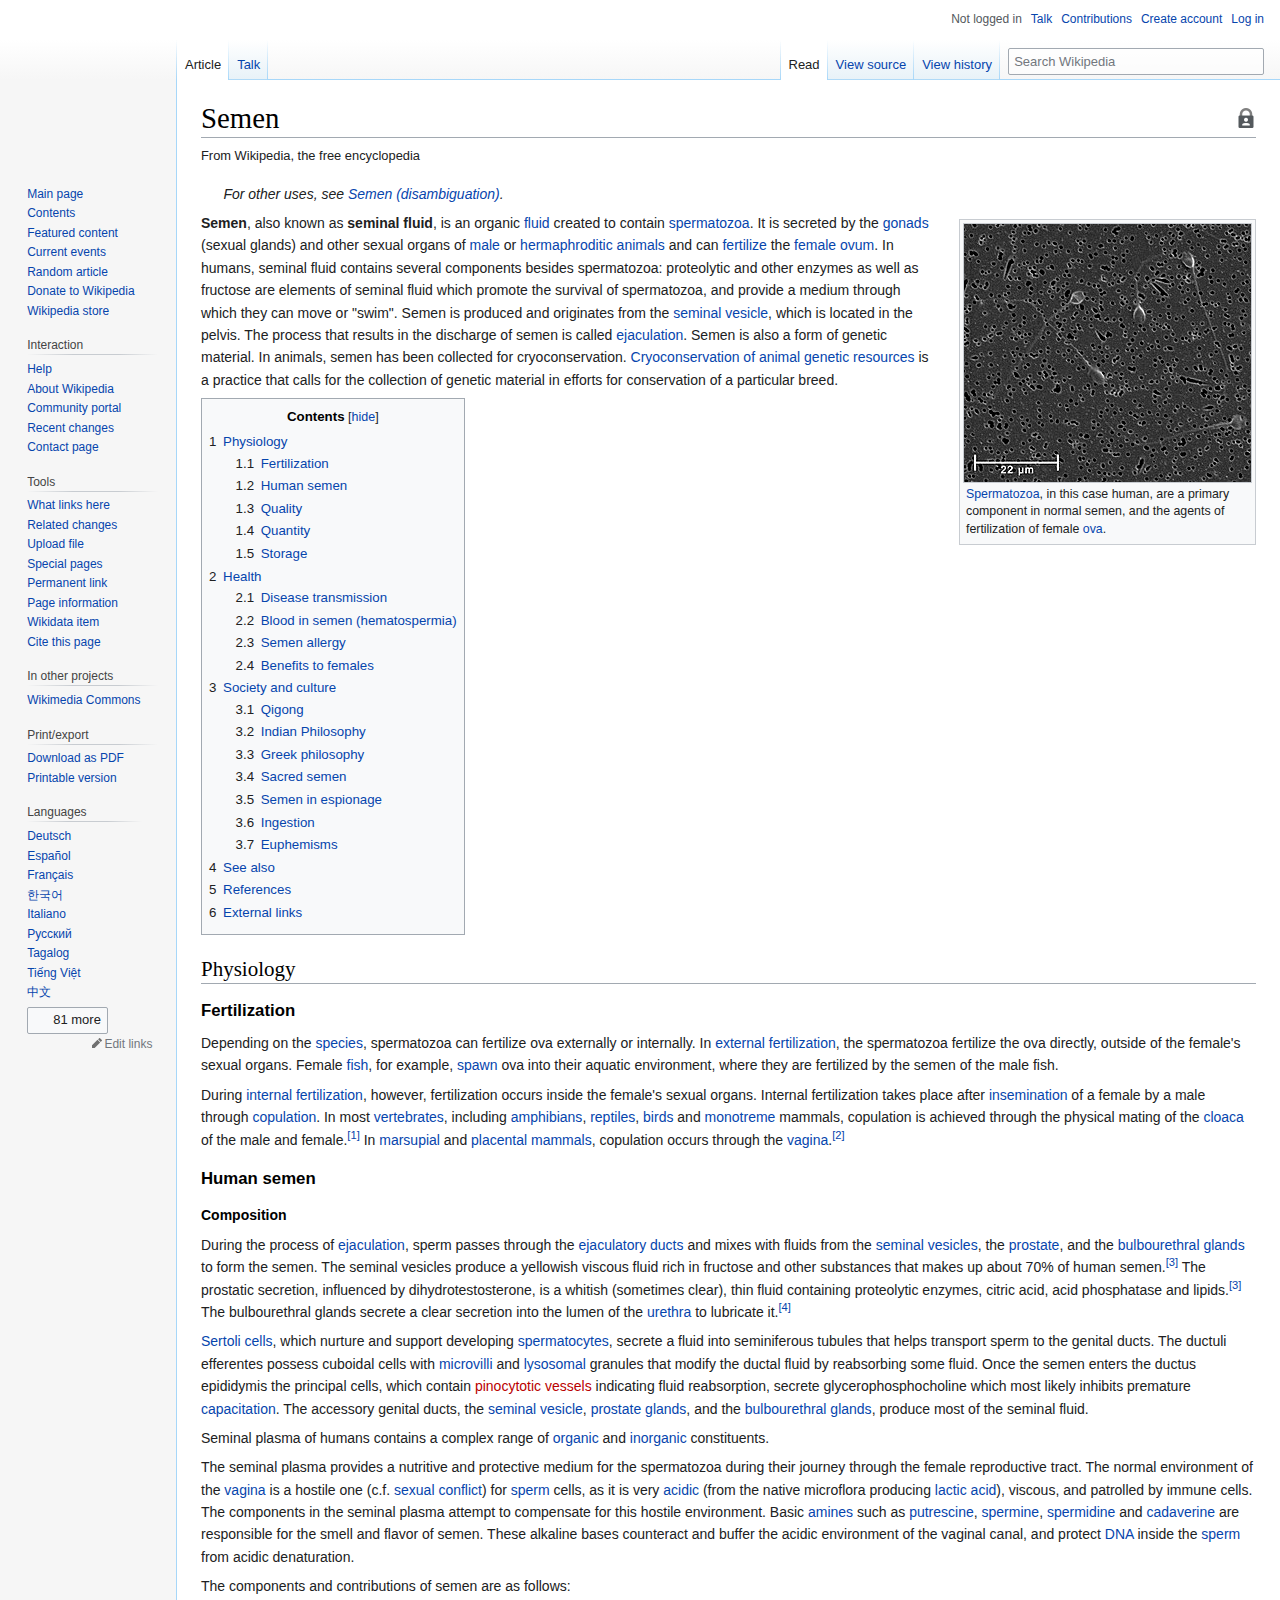
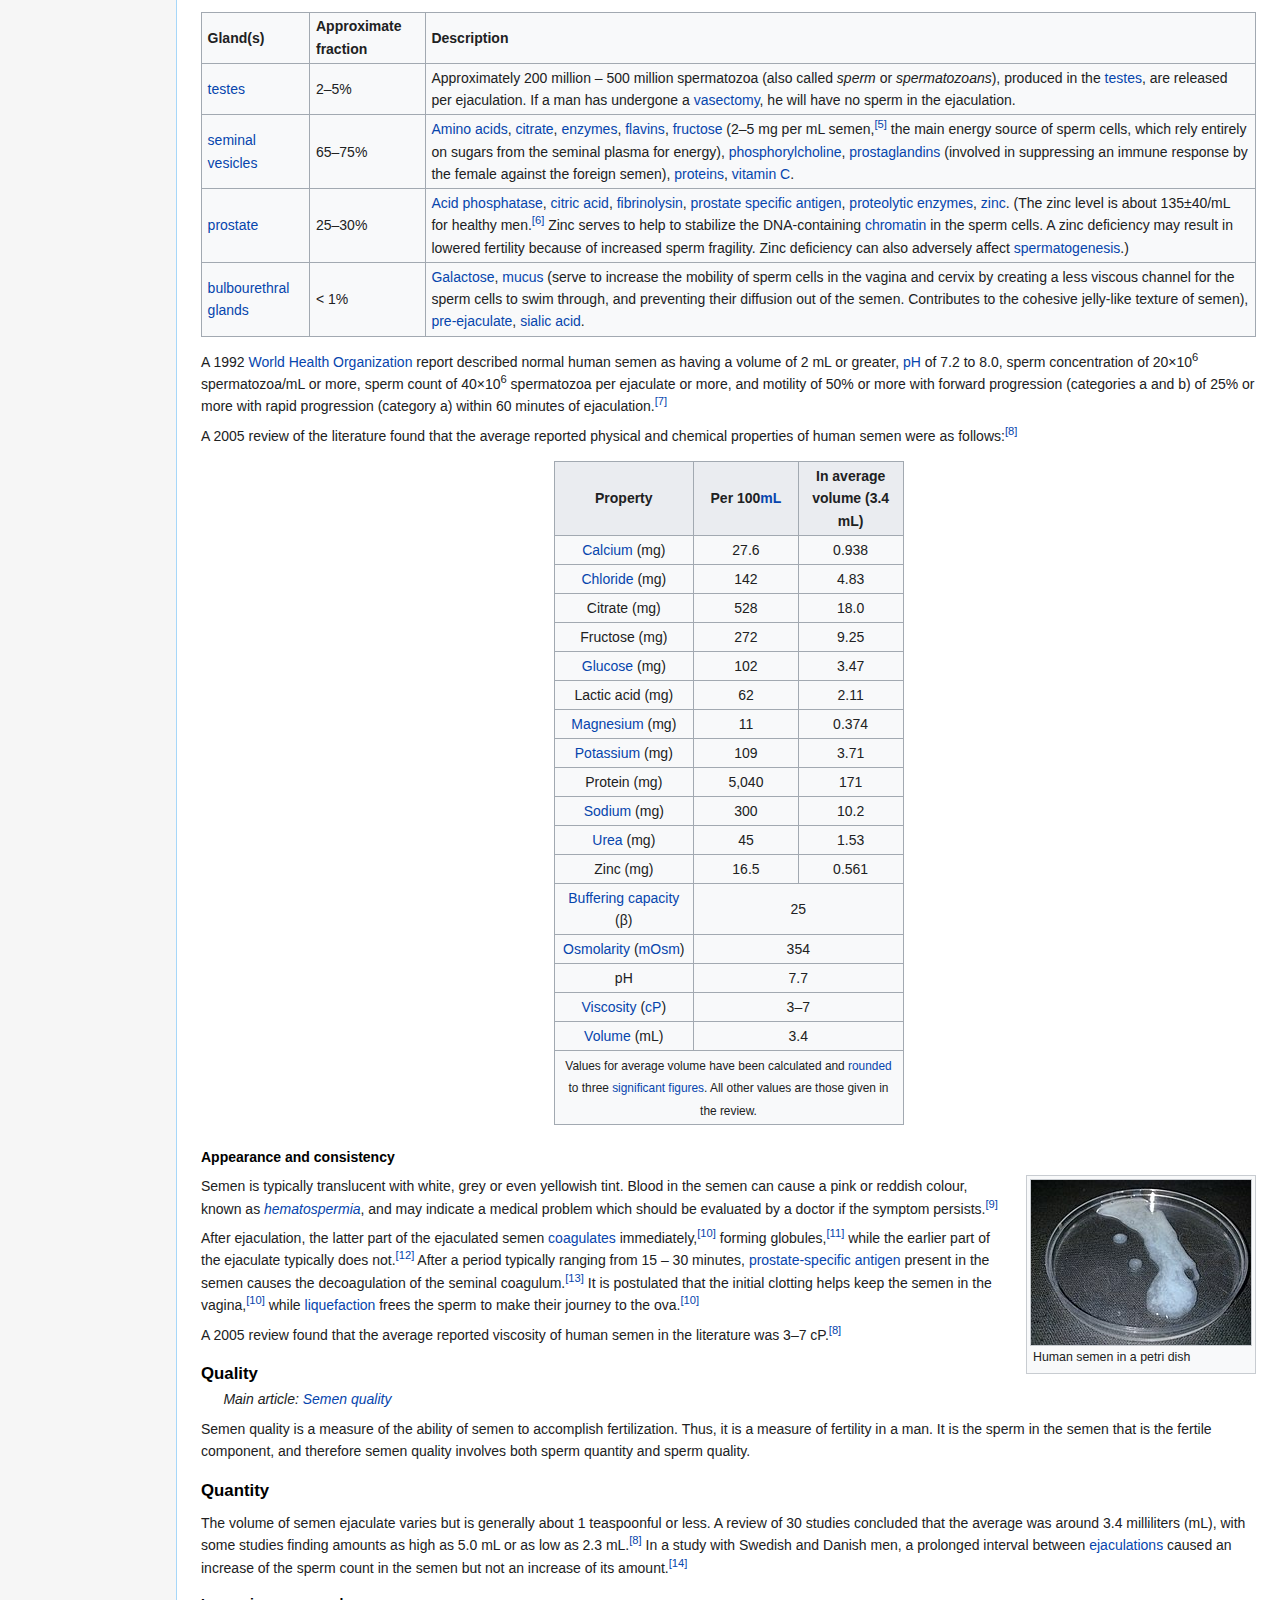
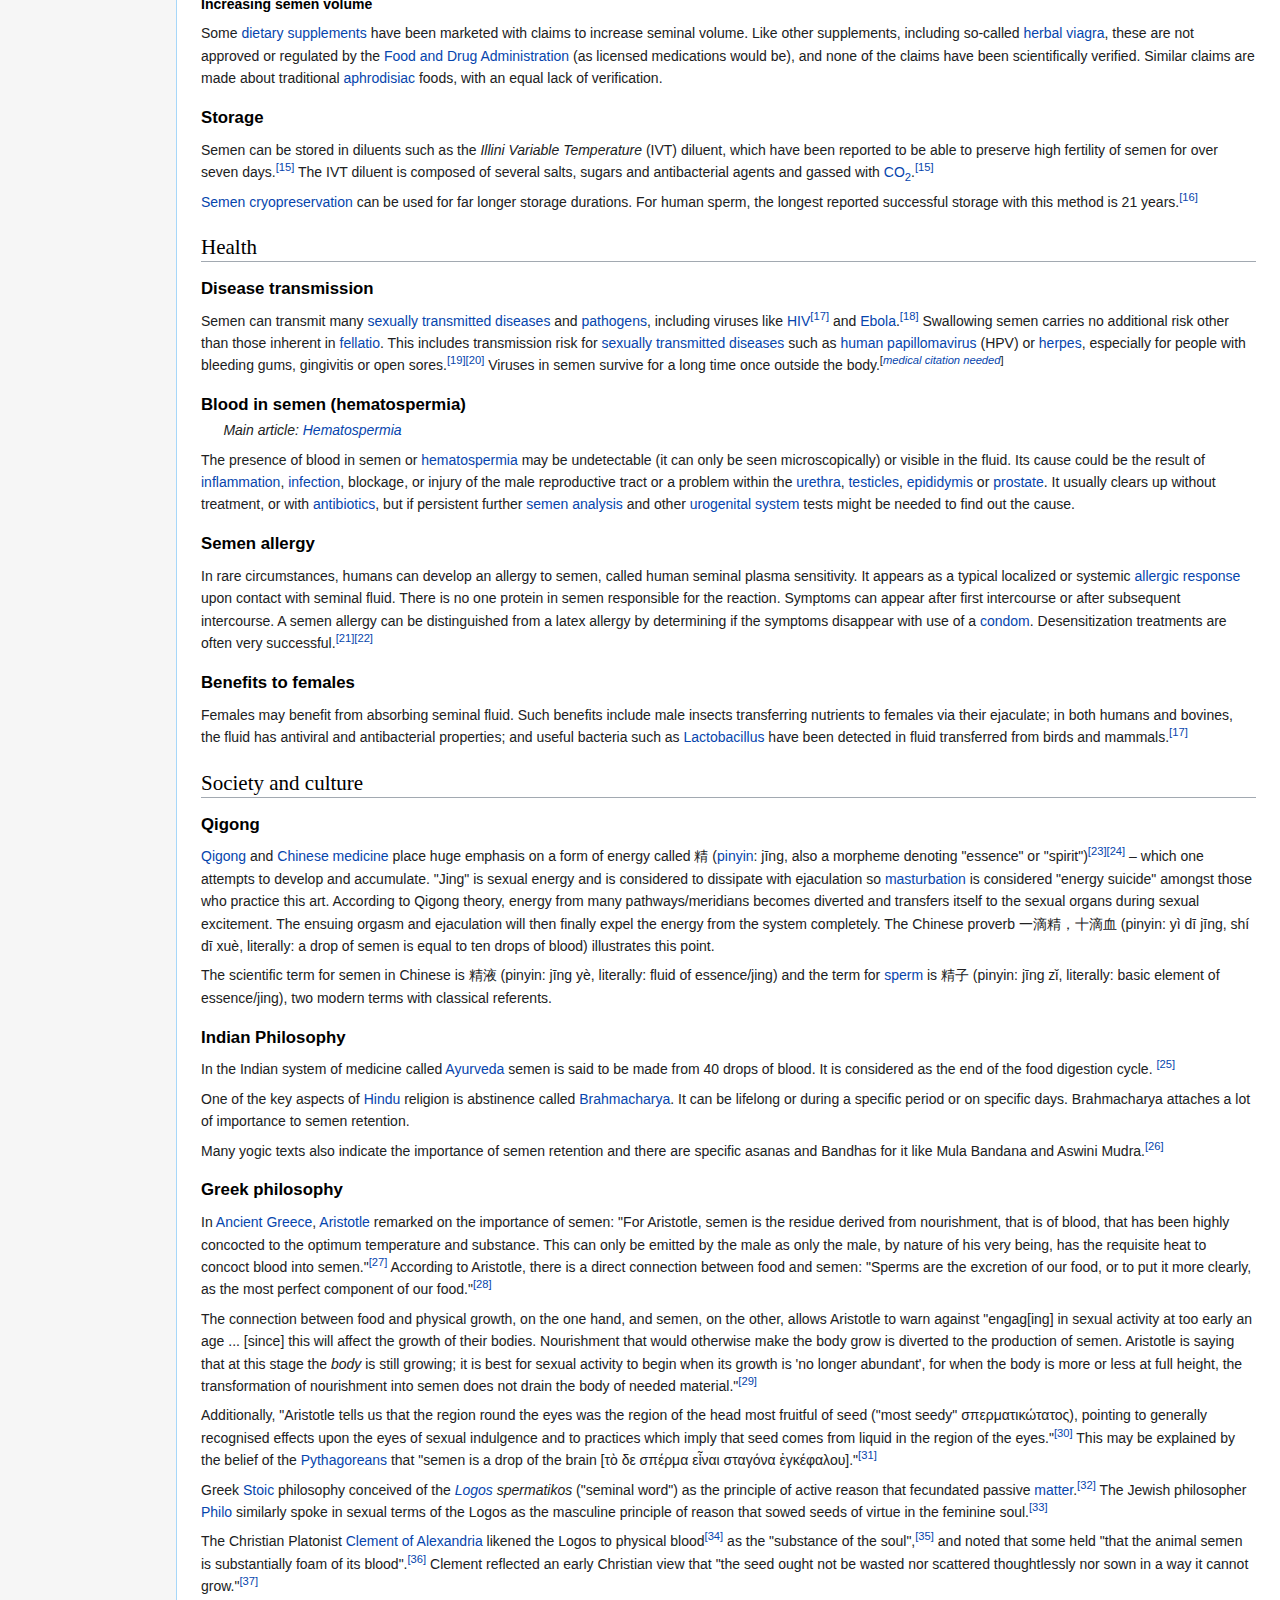
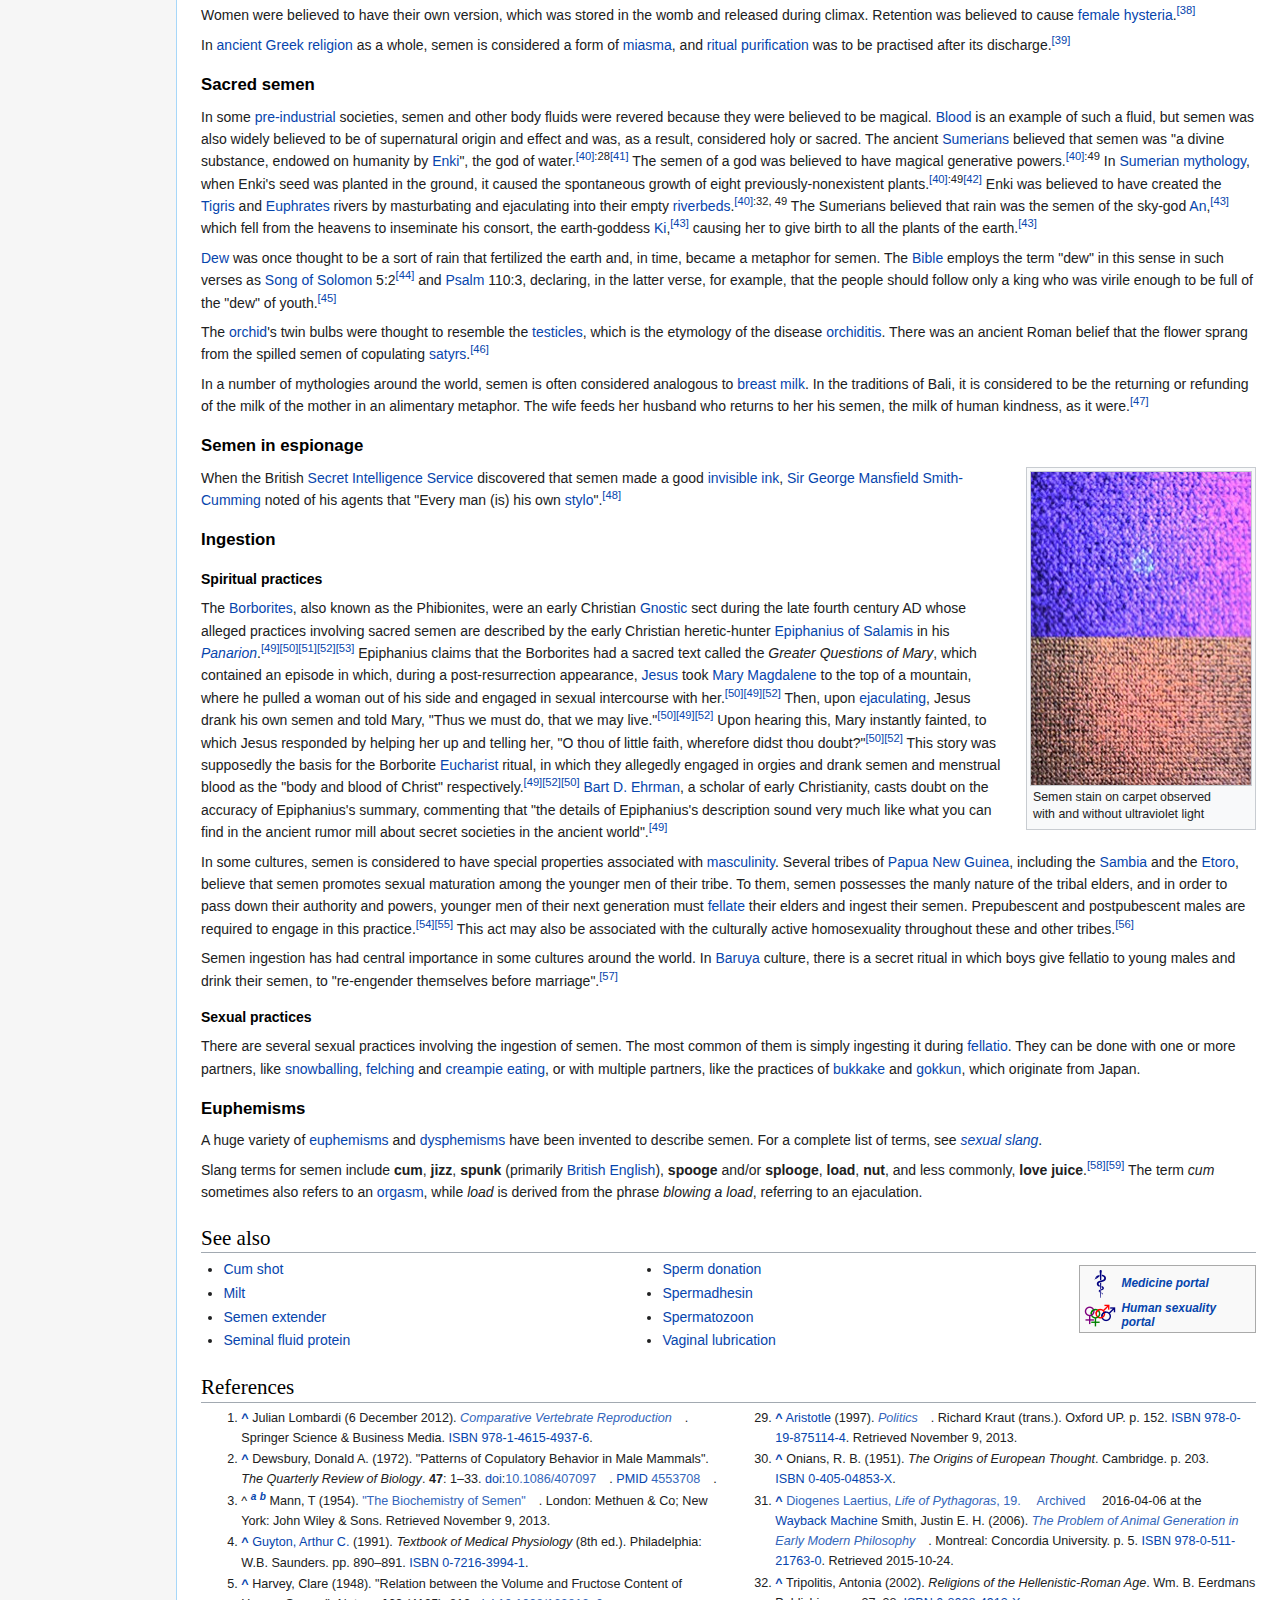
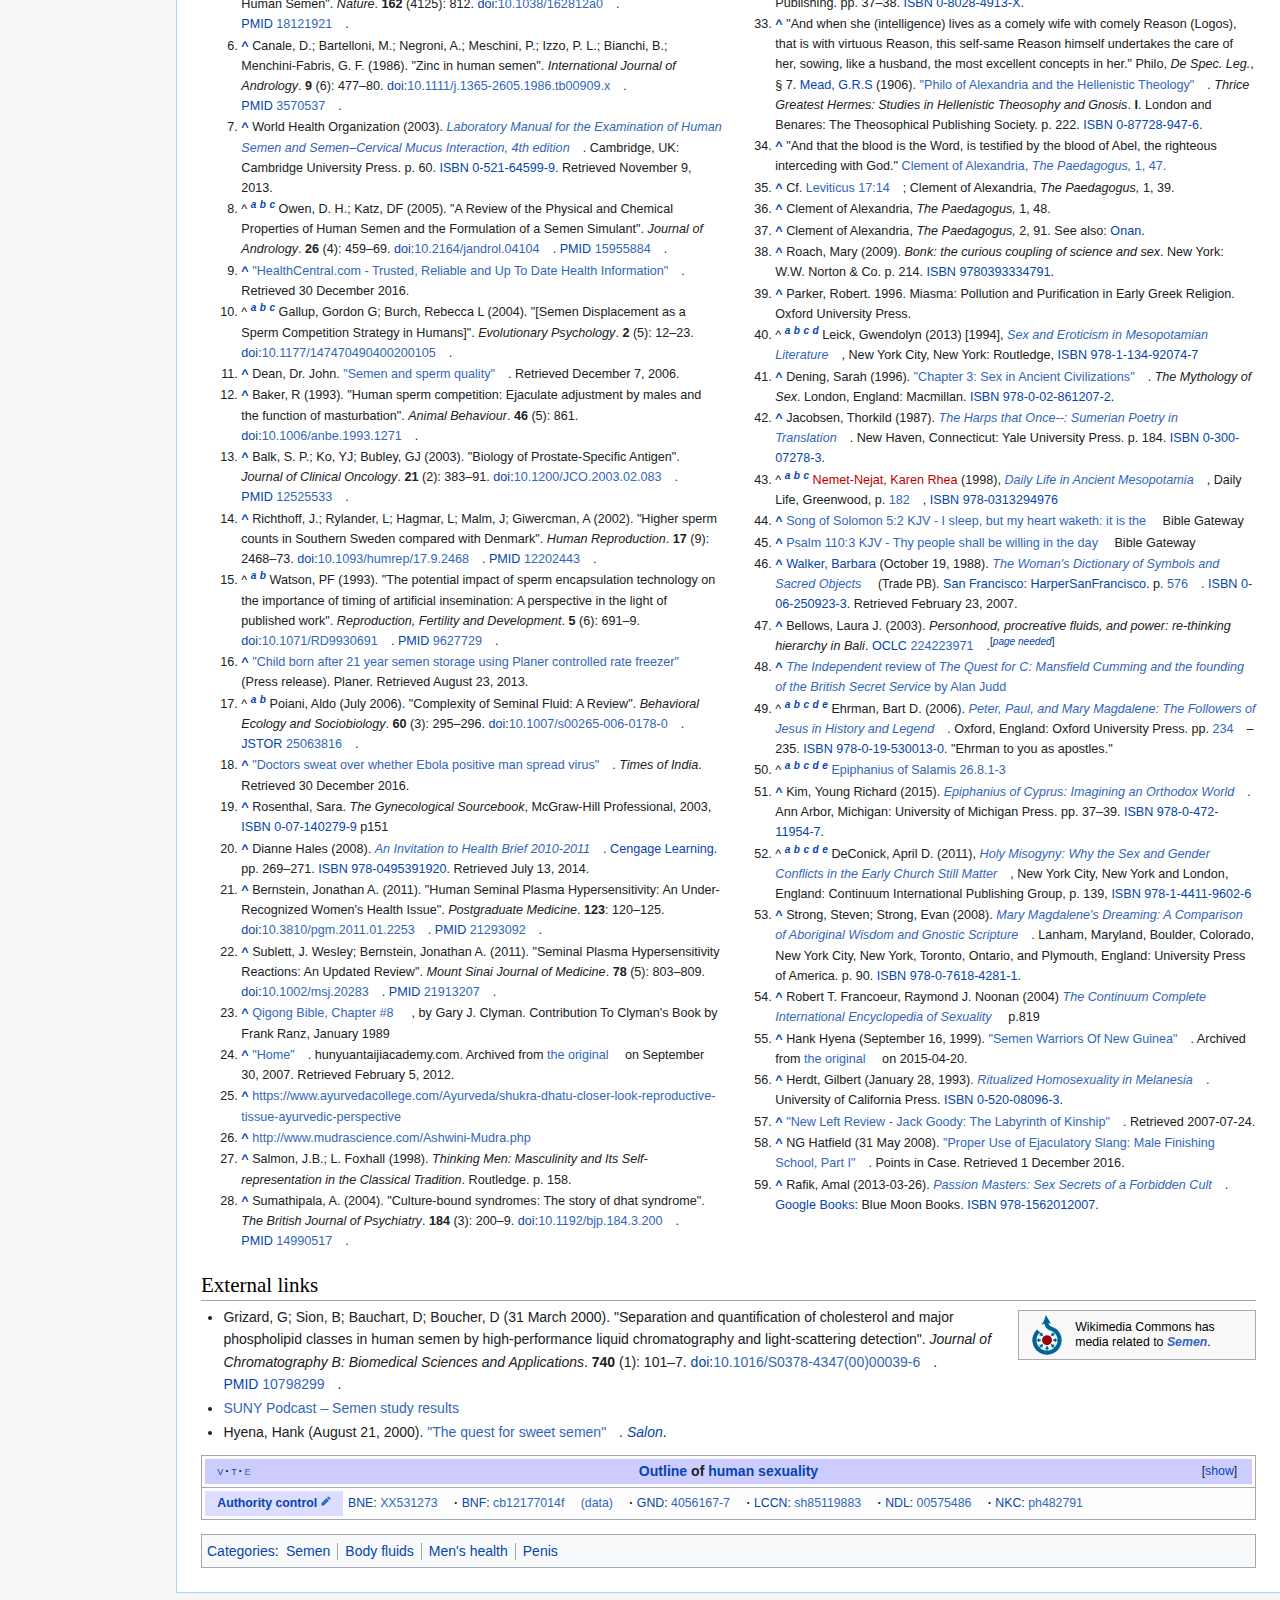
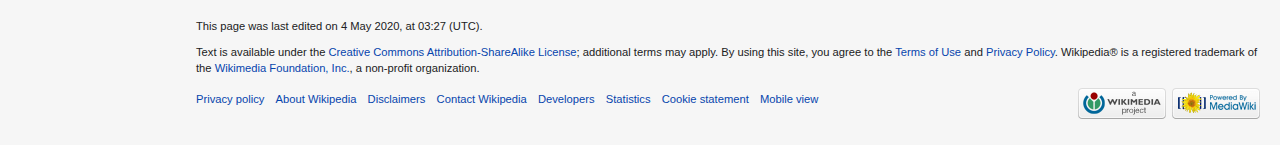
==== Semen.html @ 19986828 "Rename Semen - Wikipedia.html to Semen.html" ====
<!DOCTYPE html>
<html class="client-js ve-not-available" dir="ltr" lang="en"><head>
<meta http-equiv="content-type" content="text/html; charset=UTF-8">
<meta charset="UTF-8">
<title>Semen - Wikipedia</title>
<script>document.documentElement.className="client-js";RLCONF={"wgBreakFrames":!1,"wgSeparatorTransformTable":["",""],"wgDigitTransformTable":["",""],"wgDefaultDateFormat":"dmy","wgMonthNames":["","January","February","March","April","May","June","July","August","September","October","November","December"],"wgRequestId":"XsLl9ApAICwAABrsp7sAAADV","wgCSPNonce":!1,"wgCanonicalNamespace":"","wgCanonicalSpecialPageName":!1,"wgNamespaceNumber":0,"wgPageName":"Semen","wgTitle":"Semen","wgCurRevisionId":954749216,"wgRevisionId":954749216,"wgArticleId":18842168,"wgIsArticle":!0,"wgIsRedirect":!1,"wgAction":"view","wgUserName":null,"wgUserGroups":["*"],"wgCategories":["CS1 errors: missing periodical","Webarchive template wayback links","CS1 maint: ref=harv","Wikipedia articles needing page number citations from August 2013","Articles with short description","Wikipedia indefinitely semi-protected pages","Wikipedia indefinitely move-protected pages","All articles with unsourced statements",
"Articles with unsourced statements from July 2015","Commons category link is on Wikidata","Wikipedia articles with BNE identifiers","Wikipedia articles with BNF identifiers","Wikipedia articles with GND identifiers","Wikipedia articles with LCCN identifiers","Wikipedia articles with NDL identifiers","Wikipedia articles with NKC identifiers","Semen","Body fluids","Men's health","Penis"],"wgPageContentLanguage":"en","wgPageContentModel":"wikitext","wgRelevantPageName":"Semen","wgRelevantArticleId":18842168,"wgIsProbablyEditable":!1,"wgRelevantPageIsProbablyEditable":!1,"wgRestrictionEdit":["autoconfirmed"],"wgRestrictionMove":["sysop"],"wgMediaViewerOnClick":!0,"wgMediaViewerEnabledByDefault":!0,"wgPopupsReferencePreviews":!1,"wgPopupsConflictsWithNavPopupGadget":!1,"wgVisualEditor":{"pageLanguageCode":"en","pageLanguageDir":"ltr","pageVariantFallbacks":"en"},"wgMFDisplayWikibaseDescriptions":{"search":!0,"nearby":!0,"watchlist":!0,"tagline":!1},
"wgWMESchemaEditAttemptStepOversample":!1,"wgULSCurrentAutonym":"English","wgNoticeProject":"wikipedia","wgWikibaseItemId":"Q9715","wgCentralAuthMobileDomain":!1,"wgEditSubmitButtonLabelPublish":!0};RLSTATE={"ext.globalCssJs.user.styles":"ready","site.styles":"ready","noscript":"ready","user.styles":"ready","ext.globalCssJs.user":"ready","user":"ready","user.options":"loading","ext.cite.styles":"ready","jquery.makeCollapsible.styles":"ready","mediawiki.toc.styles":"ready","skins.vector.styles.legacy":"ready","wikibase.client.init":"ready","ext.visualEditor.desktopArticleTarget.noscript":"ready","ext.uls.interlanguage":"ready","ext.wikimediaBadges":"ready"};RLPAGEMODULES=["ext.cite.ux-enhancements","ext.scribunto.logs","site","mediawiki.page.startup","skins.vector.js","mediawiki.page.ready","jquery.makeCollapsible","mediawiki.toc","ext.gadget.ReferenceTooltips","ext.gadget.charinsert","ext.gadget.refToolbar","ext.gadget.extra-toolbar-buttons","ext.gadget.switcher",
"ext.centralauth.centralautologin","mmv.head","mmv.bootstrap.autostart","ext.popups","ext.visualEditor.desktopArticleTarget.init","ext.visualEditor.targetLoader","ext.eventLogging","ext.wikimediaEvents","ext.navigationTiming","ext.uls.compactlinks","ext.uls.interface","ext.cx.eventlogging.campaigns","ext.quicksurveys.init","ext.centralNotice.geoIP","ext.centralNotice.startUp"];</script>
<script>(RLQ=window.RLQ||[]).push(function(){mw.loader.implement("user.options@1hzgi",function($,jQuery,require,module){/*@nomin*/mw.user.tokens.set({"patrolToken":"+\\","watchToken":"+\\","csrfToken":"+\\"});
});});</script>
<link rel="stylesheet" href="Semen%20-%20Wikipedia_files/load.css">
<script async="" src="Semen%20-%20Wikipedia_files/load.php"></script>
<style>
.mw-collapsible-toggle{float:right;-moz-user-select:none;-webkit-user-select:none;-ms-user-select:none;user-select:none}.mw-collapsible-toggle-default:before{content:'['}.mw-collapsible-toggle-default:after{content:']'}.mw-customtoggle,.mw-collapsible-toggle{cursor:pointer} caption .mw-collapsible-toggle,.mw-content-ltr caption .mw-collapsible-toggle,.mw-content-rtl caption .mw-collapsible-toggle,.mw-content-rtl .mw-content-ltr caption .mw-collapsible-toggle,.mw-content-ltr .mw-content-rtl caption .mw-collapsible-toggle{float:none}
.mw-editfont-monospace{font-family:monospace,monospace}.mw-editfont-sans-serif{font-family:sans-serif}.mw-editfont-serif{font-family:serif} .mw-editfont-monospace,.mw-editfont-sans-serif,.mw-editfont-serif{font-size:13px; }.mw-editfont-monospace.oo-ui-textInputWidget,.mw-editfont-sans-serif.oo-ui-textInputWidget,.mw-editfont-serif.oo-ui-textInputWidget{font-size:inherit}.mw-editfont-monospace.oo-ui-textInputWidget > .oo-ui-inputWidget-input,.mw-editfont-sans-serif.oo-ui-textInputWidget > .oo-ui-inputWidget-input,.mw-editfont-serif.oo-ui-textInputWidget > .oo-ui-inputWidget-input{font-size:13px}
.mw-ui-button{background-color:#f8f9fa;color:#202122;display:inline-block;-webkit-box-sizing:border-box;-moz-box-sizing:border-box;box-sizing:border-box;min-width:4em;max-width:28.75em;margin:0;padding:6px 12px;border:1px solid #a2a9b1;border-radius:2px;cursor:pointer;vertical-align:middle;font-family:inherit;font-size:1em;font-weight:bold;line-height:1.28571429em;text-align:center;-webkit-appearance:none}.mw-ui-button:visited{color:#202122}.mw-ui-button:hover{background-color:#ffffff;color:#404244;border-color:#a2a9b1}.mw-ui-button:focus{background-color:#ffffff;color:#202122;border-color:#3366cc;box-shadow:inset 0 0 0 1px #3366cc,inset 0 0 0 2px #ffffff;outline-width:0}.mw-ui-button:focus::-moz-focus-inner{border-color:transparent;padding:0}.mw-ui-button:active,.mw-ui-button.is-on{background-color:#c8ccd1;color:#000000;border-color:#72777d;box-shadow:none}.mw-ui-button:disabled{background-color:#c8ccd1;color:#ffffff;border-color:#c8ccd1;cursor:default}.mw-ui-button:disabled:hover,.mw-ui-button:disabled:active{background-color:#c8ccd1;color:#ffffff;box-shadow:none;border-color:#c8ccd1}.mw-ui-button:not(:disabled){-webkit-transition:background-color 100ms,color 100ms,border-color 100ms,box-shadow 100ms;-moz-transition:background-color 100ms,color 100ms,border-color 100ms,box-shadow 100ms;transition:background-color 100ms,color 100ms,border-color 100ms,box-shadow 100ms}.mw-ui-button.mw-ui-quiet,.mw-ui-button.mw-ui-quiet.mw-ui-progressive,.mw-ui-button.mw-ui-quiet.mw-ui-destructive{background-color:transparent;color:#202122;border-color:transparent}.mw-ui-button.mw-ui-quiet:hover,.mw-ui-button.mw-ui-quiet.mw-ui-progressive:hover,.mw-ui-button.mw-ui-quiet.mw-ui-destructive:hover{background-color:transparent;color:#404244;border-color:transparent;box-shadow:none}.mw-ui-button.mw-ui-quiet:active,.mw-ui-button.mw-ui-quiet.mw-ui-progressive:active,.mw-ui-button.mw-ui-quiet.mw-ui-destructive:active{background-color:transparent;color:#000000;border-color:transparent}.mw-ui-button.mw-ui-quiet:focus,.mw-ui-button.mw-ui-quiet.mw-ui-progressive:focus,.mw-ui-button.mw-ui-quiet.mw-ui-destructive:focus{background-color:transparent;color:#202122;border-color:transparent;box-shadow:none}.mw-ui-button.mw-ui-quiet:disabled,.mw-ui-button.mw-ui-quiet.mw-ui-progressive:disabled,.mw-ui-button.mw-ui-quiet.mw-ui-destructive:disabled,.mw-ui-button.mw-ui-quiet:disabled:hover,.mw-ui-button.mw-ui-quiet.mw-ui-progressive:disabled:hover,.mw-ui-button.mw-ui-quiet.mw-ui-destructive:disabled:hover,.mw-ui-button.mw-ui-quiet:disabled:active,.mw-ui-button.mw-ui-quiet.mw-ui-progressive:disabled:active,.mw-ui-button.mw-ui-quiet.mw-ui-destructive:disabled:active{background-color:transparent;color:#72777d;border-color:transparent}.mw-ui-button.mw-ui-progressive{background-color:#3366cc;color:#fff;border:1px solid #3366cc}.mw-ui-button.mw-ui-progressive:hover{background-color:#447ff5;border-color:#447ff5}.mw-ui-button.mw-ui-progressive:focus{box-shadow:inset 0 0 0 1px #3366cc,inset 0 0 0 2px #ffffff}.mw-ui-button.mw-ui-progressive:active,.mw-ui-button.mw-ui-progressive.is-on{background-color:#2a4b8d;border-color:#2a4b8d;box-shadow:none}.mw-ui-button.mw-ui-progressive:disabled{background-color:#c8ccd1;color:#fff;border-color:#c8ccd1}.mw-ui-button.mw-ui-progressive:disabled:hover,.mw-ui-button.mw-ui-progressive:disabled:active{background-color:#c8ccd1;color:#fff;border-color:#c8ccd1;box-shadow:none}.mw-ui-button.mw-ui-progressive.mw-ui-quiet{color:#3366cc}.mw-ui-button.mw-ui-progressive.mw-ui-quiet:hover{background-color:transparent;color:#447ff5}.mw-ui-button.mw-ui-progressive.mw-ui-quiet:active{color:#2a4b8d}.mw-ui-button.mw-ui-progressive.mw-ui-quiet:focus{background-color:transparent;color:#3366cc}.mw-ui-button.mw-ui-destructive{background-color:#dd3333;color:#fff;border:1px solid #dd3333}.mw-ui-button.mw-ui-destructive:hover{background-color:#ff4242;border-color:#ff4242}.mw-ui-button.mw-ui-destructive:focus{box-shadow:inset 0 0 0 1px #dd3333,inset 0 0 0 2px #ffffff}.mw-ui-button.mw-ui-destructive:active,.mw-ui-button.mw-ui-destructive.is-on{background-color:#b32424;border-color:#b32424;box-shadow:none}.mw-ui-button.mw-ui-destructive:disabled{background-color:#c8ccd1;color:#fff;border-color:#c8ccd1}.mw-ui-button.mw-ui-destructive:disabled:hover,.mw-ui-button.mw-ui-destructive:disabled:active{background-color:#c8ccd1;color:#fff;border-color:#c8ccd1;box-shadow:none}.mw-ui-button.mw-ui-destructive.mw-ui-quiet{color:#dd3333}.mw-ui-button.mw-ui-destructive.mw-ui-quiet:hover{background-color:transparent;color:#ff4242}.mw-ui-button.mw-ui-destructive.mw-ui-quiet:active{color:#b32424}.mw-ui-button.mw-ui-destructive.mw-ui-quiet:focus{background-color:transparent;color:#dd3333}.mw-ui-button.mw-ui-big{font-size:1.3em}.mw-ui-button.mw-ui-block{display:block;width:100%;margin-left:auto;margin-right:auto}input.mw-ui-button::-moz-focus-inner,button.mw-ui-button::-moz-focus-inner{margin-top:-1px;margin-bottom:-1px}a.mw-ui-button{text-decoration:none}a.mw-ui-button:hover,a.mw-ui-button:focus{text-decoration:none}.mw-ui-button-group > *{min-width:48px;border-radius:0;float:left}.mw-ui-button-group > *:first-child{border-top-left-radius:2px;border-bottom-left-radius:2px}.mw-ui-button-group > *:not(:first-child){border-left:0}.mw-ui-button-group > *:last-child{border-top-right-radius:2px;border-bottom-right-radius:2px}.mw-ui-button-group .is-on .button{cursor:default}
.mw-ui-icon{position:relative;line-height:1.5em;min-height:1.5em;min-width:1.5em}span.mw-ui-icon{display:inline-block}.mw-ui-icon.mw-ui-icon-element{text-indent:-999px;overflow:hidden;width:3.5em;min-width:3.5em;max-width:3.5em}.mw-ui-icon.mw-ui-icon-element:before{left:0;right:0;position:absolute;margin:0 1em}.mw-ui-icon.mw-ui-icon-element.mw-ui-icon-large{width:4.625em;min-width:4.625em;max-width:4.625em;line-height:4.625em;min-height:4.625em}.mw-ui-icon.mw-ui-icon-element.mw-ui-icon-large:before{min-height:4.625em}.mw-ui-icon.mw-ui-icon-before:before,.mw-ui-icon.mw-ui-icon-element:before{background-position:50% 50%;background-repeat:no-repeat;background-size:100% auto;float:left;display:block;min-height:1.5em;content:''}.mw-ui-icon.mw-ui-icon-before:before{position:relative;width:1.5em;margin-right:1em}.mw-ui-icon.mw-ui-icon-small:before{background-size:66.67% auto}
.oo-ui-element-hidden{display:none !important}.oo-ui-buttonElement{display:inline-block;line-height:normal;vertical-align:middle}.oo-ui-buttonElement > .oo-ui-buttonElement-button{cursor:pointer;display:inline-block;-webkit-box-sizing:border-box;-moz-box-sizing:border-box;box-sizing:border-box;vertical-align:middle;font-family:inherit;font-size:inherit;white-space:nowrap;-webkit-touch-callout:none;-webkit-user-select:none;-moz-user-select:none;-ms-user-select:none;user-select:none}.oo-ui-buttonElement > .oo-ui-buttonElement-button::-moz-focus-inner{border-color:transparent;padding:0}.oo-ui-buttonElement.oo-ui-widget-disabled > .oo-ui-buttonElement-button{cursor:default}.oo-ui-buttonElement-frameless{position:relative}.oo-ui-buttonElement-framed > .oo-ui-buttonElement-button{vertical-align:top;text-align:center}.oo-ui-buttonElement > .oo-ui-buttonElement-button{position:relative;min-height:2.28571429em;border-radius:2px;padding-top:2.14285714em;font-weight:bold;text-decoration:none}.oo-ui-buttonElement > .oo-ui-buttonElement-button:focus{outline:0}.oo-ui-buttonElement > input.oo-ui-buttonElement-button{-webkit-appearance:none}.oo-ui-buttonElement.oo-ui-labelElement > .oo-ui-buttonElement-button{line-height:1}.oo-ui-buttonElement.oo-ui-labelElement > input.oo-ui-buttonElement-button,.oo-ui-buttonElement.oo-ui-labelElement > .oo-ui-buttonElement-button > .oo-ui-labelElement-label{line-height:1.28571429em}.oo-ui-buttonElement.oo-ui-labelElement.oo-ui-indicatorElement > .oo-ui-buttonElement-button{padding-right:2.14285714em}.oo-ui-buttonElement.oo-ui-iconElement .oo-ui-iconElement-icon,.oo-ui-buttonElement.oo-ui-indicatorElement .oo-ui-indicatorElement-indicator{-webkit-transform:translateZ(0);transform:translateZ(0)}.oo-ui-buttonElement.oo-ui-indicatorElement.oo-ui-labelElement > .oo-ui-buttonElement-button > .oo-ui-indicatorElement-indicator,.oo-ui-buttonElement.oo-ui-indicatorElement.oo-ui-iconElement > .oo-ui-buttonElement-button > .oo-ui-indicatorElement-indicator{right:0.71428571em}.oo-ui-buttonElement.oo-ui-widget-enabled > .oo-ui-buttonElement-button{-webkit-transition:background-color 100ms,color 100ms,border-color 100ms,box-shadow 100ms;-moz-transition:background-color 100ms,color 100ms,border-color 100ms,box-shadow 100ms;transition:background-color 100ms,color 100ms,border-color 100ms,box-shadow 100ms}.oo-ui-buttonElement.oo-ui-widget-enabled > .oo-ui-buttonElement-button > .oo-ui-iconElement-icon,.oo-ui-buttonElement.oo-ui-widget-enabled > .oo-ui-buttonElement-button > .oo-ui-indicatorElement-indicator{-webkit-transition:opacity 100ms;-moz-transition:opacity 100ms;transition:opacity 100ms}.oo-ui-buttonElement.oo-ui-widget-enabled > .oo-ui-buttonElement-button > .oo-ui-iconElement-icon:not(.oo-ui-image-invert),.oo-ui-buttonElement.oo-ui-widget-enabled > .oo-ui-buttonElement-button > .oo-ui-indicatorElement-indicator:not(.oo-ui-image-invert){opacity:0.87}.oo-ui-buttonElement.oo-ui-widget-enabled.oo-ui-buttonElement-pressed > .oo-ui-buttonElement-button > .oo-ui-iconElement-icon,.oo-ui-buttonElement.oo-ui-widget-enabled.oo-ui-buttonElement-pressed > .oo-ui-buttonElement-button > .oo-ui-indicatorElement-indicator{opacity:1}.oo-ui-buttonElement-frameless.oo-ui-iconElement:first-child{margin-left:-0.42857143em}.oo-ui-buttonElement-frameless.oo-ui-iconElement > .oo-ui-buttonElement-button{min-width:1.42857143em;min-height:1.42857143em;border-color:transparent;border-style:solid;border-width:1px;padding-top:2.14285714em;padding-left:2.14285714em}.oo-ui-buttonElement-frameless.oo-ui-iconElement > .oo-ui-buttonElement-button > .oo-ui-iconElement-icon{left:0.35714286em}.oo-ui-buttonElement-frameless.oo-ui-labelElement:first-child{margin-left:-6px}.oo-ui-buttonElement-frameless.oo-ui-labelElement.oo-ui-iconElement:first-child{margin-left:-0.42857143em}.oo-ui-buttonElement-frameless.oo-ui-labelElement > .oo-ui-buttonElement-button{border-color:transparent;border-style:solid;border-width:1px;padding:6px 6px}.oo-ui-buttonElement-frameless.oo-ui-labelElement.oo-ui-iconElement > .oo-ui-buttonElement-button{padding-left:2.14285714em}.oo-ui-buttonElement-frameless.oo-ui-indicatorElement > .oo-ui-buttonElement-button{min-width:12px;min-height:12px}.oo-ui-buttonElement-frameless.oo-ui-indicatorElement.oo-ui-iconElement > .oo-ui-buttonElement-button{padding-left:3.85714286em}.oo-ui-buttonElement-frameless.oo-ui-indicatorElement.oo-ui-labelElement > .oo-ui-buttonElement-button{padding-left:6px;padding-top:6px}.oo-ui-buttonElement-frameless.oo-ui-indicatorElement.oo-ui-iconElement.oo-ui-labelElement > .oo-ui-buttonElement-button{padding-left:2.14285714em}.oo-ui-buttonElement-frameless.oo-ui-widget-enabled > .oo-ui-buttonElement-button{color:#202122}.oo-ui-buttonElement-frameless.oo-ui-widget-enabled > .oo-ui-buttonElement-button:hover{background-color:rgba(0,24,73,0.02745098);color:#000}.oo-ui-buttonElement-frameless.oo-ui-widget-enabled > .oo-ui-buttonElement-button:active{background-color:rgba(0,36,73,0.08235294);color:#404244}.oo-ui-buttonElement-frameless.oo-ui-widget-enabled.oo-ui-iconElement > .oo-ui-buttonElement-button:focus,.oo-ui-buttonElement-frameless.oo-ui-widget-enabled.oo-ui-labelElement > .oo-ui-buttonElement-button:focus{border-color:#36c;box-shadow:inset 0 0 0 1px #36c}.oo-ui-buttonElement-frameless.oo-ui-widget-enabled.oo-ui-iconElement > .oo-ui-buttonElement-button:focus:active,.oo-ui-buttonElement-frameless.oo-ui-widget-enabled.oo-ui-labelElement > .oo-ui-buttonElement-button:focus:active{border-color:transparent;box-shadow:none}.oo-ui-buttonElement-frameless.oo-ui-widget-enabled.oo-ui-indicatorElement:not(.oo-ui-iconElement):not(.oo-ui-labelElement) > .oo-ui-buttonElement-button{border-radius:1px}.oo-ui-buttonElement-frameless.oo-ui-widget-enabled.oo-ui-indicatorElement:not(.oo-ui-iconElement):not(.oo-ui-labelElement) > .oo-ui-buttonElement-button:focus{box-shadow:0 0 0 2px #36c}.oo-ui-buttonElement-frameless.oo-ui-widget-enabled.oo-ui-indicatorElement:not(.oo-ui-iconElement):not(.oo-ui-labelElement) > .oo-ui-buttonElement-button:focus:active{box-shadow:none}.oo-ui-buttonElement-frameless.oo-ui-widget-enabled.oo-ui-buttonElement-pressed > input.oo-ui-buttonElement-button,.oo-ui-buttonElement-frameless.oo-ui-widget-enabled > .oo-ui-buttonElement-button:active{color:#000;border-color:transparent;box-shadow:none}.oo-ui-buttonElement-frameless.oo-ui-widget-enabled.oo-ui-flaggedElement-progressive > .oo-ui-buttonElement-button{color:#36c}.oo-ui-buttonElement-frameless.oo-ui-widget-enabled.oo-ui-flaggedElement-progressive > .oo-ui-buttonElement-button:hover{color:#447ff5}.oo-ui-buttonElement-frameless.oo-ui-widget-enabled.oo-ui-flaggedElement-progressive > .oo-ui-buttonElement-button:active,.oo-ui-buttonElement-frameless.oo-ui-widget-enabled.oo-ui-flaggedElement-progressive > .oo-ui-buttonElement-button:active:focus,.oo-ui-buttonElement-frameless.oo-ui-widget-enabled.oo-ui-flaggedElement-progressive.oo-ui-buttonElement-pressed > .oo-ui-buttonElement-button{color:#2a4b8d;box-shadow:none}.oo-ui-buttonElement-frameless.oo-ui-widget-enabled.oo-ui-flaggedElement-destructive > .oo-ui-buttonElement-button{color:#d33}.oo-ui-buttonElement-frameless.oo-ui-widget-enabled.oo-ui-flaggedElement-destructive > .oo-ui-buttonElement-button:hover{color:#ff4242}.oo-ui-buttonElement-frameless.oo-ui-widget-enabled.oo-ui-flaggedElement-destructive > .oo-ui-buttonElement-button:active,.oo-ui-buttonElement-frameless.oo-ui-widget-enabled.oo-ui-flaggedElement-destructive > .oo-ui-buttonElement-button:active:focus,.oo-ui-buttonElement-frameless.oo-ui-widget-enabled.oo-ui-flaggedElement-destructive.oo-ui-buttonElement-pressed > .oo-ui-buttonElement-button{color:#b32424;box-shadow:none}.oo-ui-buttonElement-frameless.oo-ui-widget-enabled[class*='oo-ui-flaggedElement'] > .oo-ui-buttonElement-button > .oo-ui-iconElement-icon,.oo-ui-buttonElement-frameless.oo-ui-widget-enabled[class*='oo-ui-flaggedElement'] > .oo-ui-buttonElement-button > .oo-ui-indicatorElement-indicator{opacity:1}.oo-ui-buttonElement-frameless.oo-ui-widget-disabled > .oo-ui-buttonElement-button{color:#72777d}.oo-ui-buttonElement-frameless.oo-ui-widget-disabled > .oo-ui-buttonElement-button > .oo-ui-iconElement-icon,.oo-ui-buttonElement-frameless.oo-ui-widget-disabled > .oo-ui-buttonElement-button > .oo-ui-indicatorElement-indicator{opacity:0.51}.oo-ui-buttonElement-framed > .oo-ui-buttonElement-button{border-style:solid;border-width:1px;border-radius:2px;padding-left:12px;padding-right:12px}.oo-ui-buttonElement-framed.oo-ui-iconElement > .oo-ui-buttonElement-button{padding-top:2.14285714em;padding-bottom:0;padding-left:2.14285714em}.oo-ui-buttonElement-framed.oo-ui-iconElement > .oo-ui-buttonElement-button > .oo-ui-iconElement-icon{left:50%;margin-left:-0.71428571em}.oo-ui-buttonElement-framed.oo-ui-iconElement.oo-ui-labelElement > .oo-ui-buttonElement-button,.oo-ui-buttonElement-framed.oo-ui-iconElement.oo-ui-indicatorElement > .oo-ui-buttonElement-button{padding-left:2.71428571em}.oo-ui-buttonElement-framed.oo-ui-iconElement.oo-ui-labelElement > .oo-ui-buttonElement-button > .oo-ui-iconElement-icon,.oo-ui-buttonElement-framed.oo-ui-iconElement.oo-ui-indicatorElement > .oo-ui-buttonElement-button > .oo-ui-iconElement-icon{left:0.78571429em;margin-left:0}.oo-ui-buttonElement-framed.oo-ui-indicatorElement > .oo-ui-buttonElement-button{padding-top:2.14285714em;padding-right:1.71428571em;padding-bottom:0}.oo-ui-buttonElement-framed.oo-ui-labelElement > .oo-ui-buttonElement-button{padding-top:6px;padding-bottom:6px}.oo-ui-buttonElement-framed.oo-ui-widget-disabled > .oo-ui-buttonElement-button{background-color:#c8ccd1;color:#fff;border-color:#c8ccd1}.oo-ui-buttonElement-framed.oo-ui-widget-disabled.oo-ui-buttonElement-active > .oo-ui-buttonElement-button{background-color:#919fb9}.oo-ui-buttonElement-framed.oo-ui-widget-enabled > .oo-ui-buttonElement-button{background-color:#f8f9fa;color:#202122;border-color:#a2a9b1}.oo-ui-buttonElement-framed.oo-ui-widget-enabled > .oo-ui-buttonElement-button:hover{background-color:#fff;color:#404244;border-color:#a2a9b1}.oo-ui-buttonElement-framed.oo-ui-widget-enabled > .oo-ui-buttonElement-button:hover > .oo-ui-iconElement-icon:not(.oo-ui-image-invert),.oo-ui-buttonElement-framed.oo-ui-widget-enabled > .oo-ui-buttonElement-button:hover > .oo-ui-indicatorElement-indicator:not(.oo-ui-image-invert){opacity:0.74}.oo-ui-buttonElement-framed.oo-ui-widget-enabled > .oo-ui-buttonElement-button:focus{border-color:#36c;box-shadow:inset 0 0 0 1px #36c}.oo-ui-buttonElement-framed.oo-ui-widget-enabled > .oo-ui-buttonElement-button:active,.oo-ui-buttonElement-framed.oo-ui-widget-enabled > .oo-ui-buttonElement-button:active:focus,.oo-ui-buttonElement-framed.oo-ui-widget-enabled.oo-ui-buttonElement-pressed > .oo-ui-buttonElement-button{background-color:#c8ccd1;color:#000;border-color:#72777d;box-shadow:none}.oo-ui-buttonElement-framed.oo-ui-widget-enabled.oo-ui-buttonElement-active > .oo-ui-buttonElement-button{background-color:#2a4b8d;color:#fff;border-color:#2a4b8d}.oo-ui-buttonElement-framed.oo-ui-widget-enabled.oo-ui-buttonElement-active > .oo-ui-buttonElement-button:focus{border-color:#36c;box-shadow:inset 0 0 0 1px #36c,inset 0 0 0 2px #fff}.oo-ui-buttonElement-framed.oo-ui-widget-enabled.oo-ui-flaggedElement-progressive > .oo-ui-buttonElement-button{color:#36c}.oo-ui-buttonElement-framed.oo-ui-widget-enabled.oo-ui-flaggedElement-progressive > .oo-ui-buttonElement-button:hover{background-color:#fff;border-color:#447ff5}.oo-ui-buttonElement-framed.oo-ui-widget-enabled.oo-ui-flaggedElement-progressive > .oo-ui-buttonElement-button:active,.oo-ui-buttonElement-framed.oo-ui-widget-enabled.oo-ui-flaggedElement-progressive > .oo-ui-buttonElement-button:active:focus,.oo-ui-buttonElement-framed.oo-ui-widget-enabled.oo-ui-flaggedElement-progressive.oo-ui-buttonElement-pressed > .oo-ui-buttonElement-button,.oo-ui-buttonElement-framed.oo-ui-widget-enabled.oo-ui-flaggedElement-progressive.oo-ui-buttonElement-active > .oo-ui-buttonElement-button,.oo-ui-buttonElement-framed.oo-ui-widget-enabled.oo-ui-flaggedElement-progressive.oo-ui-popupToolGroup-active > .oo-ui-buttonElement-button{background-color:#eff3fa;color:#2a4b8d;border-color:#2a4b8d;box-shadow:none}.oo-ui-buttonElement-framed.oo-ui-widget-enabled.oo-ui-flaggedElement-progressive > .oo-ui-buttonElement-button:focus{border-color:#36c;box-shadow:inset 0 0 0 1px #36c}.oo-ui-buttonElement-framed.oo-ui-widget-enabled.oo-ui-flaggedElement-destructive > .oo-ui-buttonElement-button{color:#d73333}.oo-ui-buttonElement-framed.oo-ui-widget-enabled.oo-ui-flaggedElement-destructive > .oo-ui-buttonElement-button:hover{background-color:#fff;border-color:#ff4242}.oo-ui-buttonElement-framed.oo-ui-widget-enabled.oo-ui-flaggedElement-destructive > .oo-ui-buttonElement-button:active,.oo-ui-buttonElement-framed.oo-ui-widget-enabled.oo-ui-flaggedElement-destructive > .oo-ui-buttonElement-button:active:focus,.oo-ui-buttonElement-framed.oo-ui-widget-enabled.oo-ui-flaggedElement-destructive.oo-ui-buttonElement-pressed > .oo-ui-buttonElement-button,.oo-ui-buttonElement-framed.oo-ui-widget-enabled.oo-ui-flaggedElement-destructive.oo-ui-buttonElement-active > .oo-ui-buttonElement-button,.oo-ui-buttonElement-framed.oo-ui-widget-enabled.oo-ui-flaggedElement-destructive.oo-ui-popupToolGroup-active > .oo-ui-buttonElement-button{background-color:#ffffff;color:#b32424;border-color:#b32424;box-shadow:none}.oo-ui-buttonElement-framed.oo-ui-widget-enabled.oo-ui-flaggedElement-destructive > .oo-ui-buttonElement-button:focus{border-color:#d33;box-shadow:inset 0 0 0 1px #d33}.oo-ui-buttonElement-framed.oo-ui-widget-enabled.oo-ui-flaggedElement-primary.oo-ui-flaggedElement-progressive > .oo-ui-buttonElement-button{color:#fff;background-color:#36c;border-color:#36c}.oo-ui-buttonElement-framed.oo-ui-widget-enabled.oo-ui-flaggedElement-primary.oo-ui-flaggedElement-progressive > .oo-ui-buttonElement-button:hover{background-color:#447ff5;border-color:#447ff5}.oo-ui-buttonElement-framed.oo-ui-widget-enabled.oo-ui-flaggedElement-primary.oo-ui-flaggedElement-progressive > .oo-ui-buttonElement-button:active,.oo-ui-buttonElement-framed.oo-ui-widget-enabled.oo-ui-flaggedElement-primary.oo-ui-flaggedElement-progressive > .oo-ui-buttonElement-button:active:focus,.oo-ui-buttonElement-framed.oo-ui-widget-enabled.oo-ui-flaggedElement-primary.oo-ui-flaggedElement-progressive.oo-ui-buttonElement-pressed > .oo-ui-buttonElement-button,.oo-ui-buttonElement-framed.oo-ui-widget-enabled.oo-ui-flaggedElement-primary.oo-ui-flaggedElement-progressive.oo-ui-buttonElement-active > .oo-ui-buttonElement-button,.oo-ui-buttonElement-framed.oo-ui-widget-enabled.oo-ui-flaggedElement-primary.oo-ui-flaggedElement-progressive.oo-ui-popupToolGroup-active > .oo-ui-buttonElement-button{color:#fff;background-color:#2a4b8d;border-color:#2a4b8d;box-shadow:none}.oo-ui-buttonElement-framed.oo-ui-widget-enabled.oo-ui-flaggedElement-primary.oo-ui-flaggedElement-progressive > .oo-ui-buttonElement-button:focus{border-color:#36c;box-shadow:inset 0 0 0 1px #36c,inset 0 0 0 2px #fff}.oo-ui-buttonElement-framed.oo-ui-widget-enabled.oo-ui-flaggedElement-primary.oo-ui-flaggedElement-destructive > .oo-ui-buttonElement-button{color:#fff;background-color:#d33;border-color:#d33}.oo-ui-buttonElement-framed.oo-ui-widget-enabled.oo-ui-flaggedElement-primary.oo-ui-flaggedElement-destructive > .oo-ui-buttonElement-button:hover{background-color:#ff4242;border-color:#ff4242}.oo-ui-buttonElement-framed.oo-ui-widget-enabled.oo-ui-flaggedElement-primary.oo-ui-flaggedElement-destructive > .oo-ui-buttonElement-button:active,.oo-ui-buttonElement-framed.oo-ui-widget-enabled.oo-ui-flaggedElement-primary.oo-ui-flaggedElement-destructive > .oo-ui-buttonElement-button:active:focus,.oo-ui-buttonElement-framed.oo-ui-widget-enabled.oo-ui-flaggedElement-primary.oo-ui-flaggedElement-destructive.oo-ui-buttonElement-pressed > .oo-ui-buttonElement-button,.oo-ui-buttonElement-framed.oo-ui-widget-enabled.oo-ui-flaggedElement-primary.oo-ui-flaggedElement-destructive.oo-ui-buttonElement-active > .oo-ui-buttonElement-button,.oo-ui-buttonElement-framed.oo-ui-widget-enabled.oo-ui-flaggedElement-primary.oo-ui-flaggedElement-destructive.oo-ui-popupToolGroup-active > .oo-ui-buttonElement-button{color:#fff;background-color:#b32424;border-color:#b32424;box-shadow:none}.oo-ui-buttonElement-framed.oo-ui-widget-enabled.oo-ui-flaggedElement-primary.oo-ui-flaggedElement-destructive > .oo-ui-buttonElement-button:focus{border-color:#d33;box-shadow:inset 0 0 0 1px #d33,inset 0 0 0 2px #fff}.oo-ui-buttonElement-framed.oo-ui-widget-enabled.oo-ui-flaggedElement-primary > .oo-ui-buttonElement-button > .oo-ui-iconElement-icon,.oo-ui-buttonElement-framed.oo-ui-widget-enabled.oo-ui-flaggedElement-primary > .oo-ui-buttonElement-button > .oo-ui-indicatorElement-indicator{opacity:1}.oo-ui-clippableElement-clippable{-webkit-box-sizing:border-box;-moz-box-sizing:border-box;box-sizing:border-box;min-height:40px;-webkit-overflow-scrolling:touch}.oo-ui-floatableElement{position:absolute}.oo-ui-labelElement .oo-ui-labelElement-label,.oo-ui-labelElement.oo-ui-labelElement-label{-webkit-box-sizing:border-box;-moz-box-sizing:border-box;box-sizing:border-box}.oo-ui-labelElement-invisible{display:block;position:absolute;clip:rect(1px,1px,1px,1px);width:1px;height:1px;margin:-1px;border:0;padding:0;overflow:hidden}.oo-ui-labelElement .oo-ui-labelElement-label{line-height:1.42857143em}.oo-ui-labelElement .oo-ui-labelElement-label-highlight{font-weight:bold}.oo-ui-iconElement-icon{background-size:contain;background-position:center center;background-repeat:no-repeat;position:absolute;top:0;min-width:20px;width:1.42857143em;min-height:20px;height:100%}.oo-ui-iconElement-noIcon{display:none}.oo-ui-indicatorElement-indicator{background-size:contain;background-position:center center;background-repeat:no-repeat;position:absolute;top:0;min-width:12px;width:0.85714286em;min-height:12px;height:100%}.oo-ui-indicatorElement-noIndicator{display:none}.oo-ui-pendingElement-pending{background-color:#eaecf0;background-image:-webkit-linear-gradient(135deg,#fff 25%,transparent 25%,transparent 50%,#fff 50%,#fff 75%,transparent 75%,transparent);background-image:-moz-linear-gradient(135deg,#fff 25%,transparent 25%,transparent 50%,#fff 50%,#fff 75%,transparent 75%,transparent);background-image:linear-gradient(135deg,#fff 25%,transparent 25%,transparent 50%,#fff 50%,#fff 75%,transparent 75%,transparent);background-size:1.42857143em 1.42857143em;-webkit-animation:oo-ui-pendingElement-stripes 650ms linear infinite;-moz-animation:oo-ui-pendingElement-stripes 650ms linear infinite;animation:oo-ui-pendingElement-stripes 650ms linear infinite}@-webkit-keyframes oo-ui-pendingElement-stripes{0%{background-position:-1.42857143em 0}100%{background-position:0 0}}@-moz-keyframes oo-ui-pendingElement-stripes{0%{background-position:-1.42857143em 0}100%{background-position:0 0}}@keyframes oo-ui-pendingElement-stripes{0%{background-position:-1.42857143em 0}100%{background-position:0 0}}.oo-ui-fieldLayout{display:block;margin-top:16px}.oo-ui-fieldLayout:before,.oo-ui-fieldLayout:after{content:' ';display:table}.oo-ui-fieldLayout:after{clear:both}.oo-ui-fieldLayout.oo-ui-fieldLayout-align-left > .oo-ui-fieldLayout-body > .oo-ui-fieldLayout-header,.oo-ui-fieldLayout.oo-ui-fieldLayout-align-right > .oo-ui-fieldLayout-body > .oo-ui-fieldLayout-header{word-wrap:break-word;-webkit-hyphens:auto;-moz-hyphens:auto;-ms-hyphens:auto;hyphens:auto}.oo-ui-fieldLayout.oo-ui-fieldLayout-align-left > .oo-ui-fieldLayout-body > .oo-ui-fieldLayout-header,.oo-ui-fieldLayout.oo-ui-fieldLayout-align-right > .oo-ui-fieldLayout-body > .oo-ui-fieldLayout-header,.oo-ui-fieldLayout.oo-ui-fieldLayout-align-left > .oo-ui-fieldLayout-body > .oo-ui-fieldLayout-help,.oo-ui-fieldLayout.oo-ui-fieldLayout-align-right > .oo-ui-fieldLayout-body > .oo-ui-fieldLayout-help,.oo-ui-fieldLayout.oo-ui-fieldLayout-align-left > .oo-ui-fieldLayout-body > .oo-ui-fieldLayout-field,.oo-ui-fieldLayout.oo-ui-fieldLayout-align-right > .oo-ui-fieldLayout-body > .oo-ui-fieldLayout-field{display:block;float:left}.oo-ui-fieldLayout.oo-ui-fieldLayout-align-right > .oo-ui-fieldLayout-body > .oo-ui-fieldLayout-header{text-align:right}.oo-ui-fieldLayout.oo-ui-fieldLayout-align-inline{word-wrap:break-word;-webkit-hyphens:auto;-moz-hyphens:auto;-ms-hyphens:auto;hyphens:auto}.oo-ui-fieldLayout.oo-ui-fieldLayout-align-inline > .oo-ui-fieldLayout-body{display:table;width:100%}.oo-ui-fieldLayout.oo-ui-fieldLayout-align-inline > .oo-ui-fieldLayout-body > .oo-ui-fieldLayout-header,.oo-ui-fieldLayout.oo-ui-fieldLayout-align-inline > .oo-ui-fieldLayout-body > .oo-ui-fieldLayout-field{display:table-cell}.oo-ui-fieldLayout.oo-ui-fieldLayout-align-inline > .oo-ui-fieldLayout-body > .oo-ui-fieldLayout-header{vertical-align:middle}.oo-ui-fieldLayout.oo-ui-fieldLayout-align-inline > .oo-ui-fieldLayout-body > .oo-ui-fieldLayout-field{width:1px;vertical-align:top}.oo-ui-fieldLayout.oo-ui-fieldLayout-align-top > .oo-ui-fieldLayout-body > .oo-ui-fieldLayout-header,.oo-ui-fieldLayout.oo-ui-fieldLayout-align-top > .oo-ui-fieldLayout-body > .oo-ui-fieldLayout-field{display:block}.oo-ui-fieldLayout .oo-ui-fieldLayout-help{float:right}.oo-ui-fieldLayout .oo-ui-fieldLayout-help:not(.oo-ui-popupButtonWidget) > .oo-ui-buttonElement-button{cursor:help}.oo-ui-fieldLayout.oo-ui-labelElement,.oo-ui-fieldLayout.oo-ui-fieldLayout-align-inline{margin-top:12px}.oo-ui-fieldLayout:first-child,.oo-ui-fieldLayout.oo-ui-labelElement:first-child,.oo-ui-fieldLayout.oo-ui-fieldLayout-align-inline:first-child{margin-top:0}.oo-ui-fieldLayout.oo-ui-labelElement > .oo-ui-fieldLayout-body > .oo-ui-fieldLayout-header{padding-bottom:4px}.oo-ui-fieldLayout.oo-ui-labelElement.oo-ui-fieldLayout-align-top > .oo-ui-fieldLayout-body > .oo-ui-fieldLayout-header,.oo-ui-fieldLayout.oo-ui-labelElement.oo-ui-fieldLayout-align-inline > .oo-ui-fieldLayout-body{max-width:50em}.oo-ui-fieldLayout.oo-ui-labelElement.oo-ui-fieldLayout-align-left > .oo-ui-fieldLayout-body > .oo-ui-fieldLayout-header,.oo-ui-fieldLayout.oo-ui-labelElement.oo-ui-fieldLayout-align-right > .oo-ui-fieldLayout-body > .oo-ui-fieldLayout-header{-webkit-box-sizing:border-box;-moz-box-sizing:border-box;box-sizing:border-box;width:40%;padding-right:2.64285714em}.oo-ui-fieldLayout.oo-ui-labelElement.oo-ui-fieldLayout-align-left > .oo-ui-fieldLayout-body > .oo-ui-fieldLayout-header > .oo-ui-labelElement-label,.oo-ui-fieldLayout.oo-ui-labelElement.oo-ui-fieldLayout-align-right > .oo-ui-fieldLayout-body > .oo-ui-fieldLayout-header > .oo-ui-labelElement-label{display:block;padding-top:4px}.oo-ui-fieldLayout.oo-ui-labelElement.oo-ui-fieldLayout-align-left > .oo-ui-fieldLayout-body > .oo-ui-fieldLayout-help,.oo-ui-fieldLayout.oo-ui-labelElement.oo-ui-fieldLayout-align-right > .oo-ui-fieldLayout-body > .oo-ui-fieldLayout-help{margin-right:0;margin-left:-2.35714286em}.oo-ui-fieldLayout.oo-ui-labelElement.oo-ui-fieldLayout-align-left > .oo-ui-fieldLayout-body > .oo-ui-fieldLayout-field,.oo-ui-fieldLayout.oo-ui-labelElement.oo-ui-fieldLayout-align-right > .oo-ui-fieldLayout-body > .oo-ui-fieldLayout-field{width:60%}.oo-ui-fieldLayout.oo-ui-labelElement.oo-ui-fieldLayout-align-inline > .oo-ui-fieldLayout-body > .oo-ui-fieldLayout-header{padding-top:0;padding-bottom:0;padding-left:6px}.oo-ui-fieldLayout .oo-ui-fieldLayout-help{margin-right:0}.oo-ui-fieldLayout .oo-ui-fieldLayout-help .oo-ui-buttonElement-button{padding-top:1.42857143em;padding-right:0}.oo-ui-fieldLayout .oo-ui-fieldLayout-help .oo-ui-buttonElement-button:hover,.oo-ui-fieldLayout .oo-ui-fieldLayout-help .oo-ui-buttonElement-button:active{background-color:transparent}.oo-ui-fieldLayout.oo-ui-fieldLayout-align-top > .oo-ui-fieldLayout-body > .oo-ui-inline-help{margin-top:4px}.oo-ui-fieldLayout.oo-ui-fieldLayout-align-top .oo-ui-fieldLayout-help,.oo-ui-fieldLayout.oo-ui-fieldLayout-align-inline .oo-ui-fieldLayout-help{margin-top:-6px;margin-right:-8px;margin-left:0}.oo-ui-fieldLayout-messages{-webkit-box-sizing:border-box;-moz-box-sizing:border-box;box-sizing:border-box;max-width:50em;padding:4px 0}.oo-ui-fieldLayout-messages > .oo-ui-messageWidget{margin-left:12px;margin-right:12px}.oo-ui-fieldLayout-messages > .oo-ui-messageWidget:first-child{margin-top:4px}.oo-ui-fieldLayout-disabled > .oo-ui-fieldLayout-body > .oo-ui-fieldLayout-header > .oo-ui-labelElement-label{color:#72777d}.oo-ui-actionFieldLayout-input,.oo-ui-actionFieldLayout-button{display:table-cell;vertical-align:middle}.oo-ui-actionFieldLayout-button{width:1%;white-space:nowrap}.oo-ui-actionFieldLayout.oo-ui-fieldLayout-align-top{max-width:50em}.oo-ui-actionFieldLayout .oo-ui-actionFieldLayout-input .oo-ui-widget:not(.oo-ui-textInputWidget){margin-right:8px}.oo-ui-actionFieldLayout .oo-ui-actionFieldLayout-input .oo-ui-widget.oo-ui-textInputWidget > .oo-ui-inputWidget-input{border-radius:2px 0 0 2px;position:relative}.oo-ui-actionFieldLayout .oo-ui-actionFieldLayout-button .oo-ui-buttonElement-framed > .oo-ui-buttonElement-button{border-radius:0 2px 2px 0;margin-left:-1px}.oo-ui-actionFieldLayout .oo-ui-actionFieldLayout-button .oo-ui-buttonElement-frameless{margin-left:6px}.oo-ui-actionFieldLayout .oo-ui-actionFieldLayout-input > .oo-ui-textInputWidget > .oo-ui-inputWidget-input:hover,.oo-ui-actionFieldLayout .oo-ui-actionFieldLayout-input > .oo-ui-textInputWidget > .oo-ui-inputWidget-input:focus,.oo-ui-actionFieldLayout .oo-ui-actionFieldLayout-input > .oo-ui-textInputWidget.oo-ui-flaggedElement-invalid > .oo-ui-inputWidget-input,.oo-ui-actionFieldLayout .oo-ui-actionFieldLayout-input > .oo-ui-textInputWidget > .oo-ui-inputWidget-input:hover ~ *,.oo-ui-actionFieldLayout .oo-ui-actionFieldLayout-input > .oo-ui-textInputWidget > .oo-ui-inputWidget-input:focus ~ *,.oo-ui-actionFieldLayout .oo-ui-actionFieldLayout-input > .oo-ui-textInputWidget.oo-ui-flaggedElement-invalid > .oo-ui-inputWidget-input ~ *{z-index:1}.oo-ui-actionFieldLayout .oo-ui-actionFieldLayout-button > .oo-ui-buttonElement > .oo-ui-buttonElement-button:hover,.oo-ui-actionFieldLayout .oo-ui-actionFieldLayout-button > .oo-ui-buttonElement > .oo-ui-buttonElement-button:focus{z-index:1}.oo-ui-fieldsetLayout{position:relative;min-width:0;margin:0;border:0;padding:0.01px 0 0 0}body:not(:-moz-handler-blocked) .oo-ui-fieldsetLayout{display:table-cell}.oo-ui-fieldsetLayout > .oo-ui-fieldsetLayout-header{display:none}.oo-ui-fieldsetLayout.oo-ui-iconElement > .oo-ui-fieldsetLayout-header,.oo-ui-fieldsetLayout.oo-ui-labelElement > .oo-ui-fieldsetLayout-header{color:inherit;display:inline-table;box-sizing:border-box;padding:0;white-space:normal;float:left;width:100%}.oo-ui-fieldsetLayout > .oo-ui-inline-help{clear:left}.oo-ui-fieldsetLayout-group{clear:both}.oo-ui-fieldsetLayout .oo-ui-fieldsetLayout-help{float:right}.oo-ui-fieldsetLayout .oo-ui-fieldsetLayout-help:not(.oo-ui-popupButtonWidget) > .oo-ui-buttonElement-button{cursor:help}.oo-ui-fieldsetLayout .oo-ui-fieldsetLayout-header{max-width:50em}.oo-ui-fieldsetLayout .oo-ui-fieldsetLayout-header .oo-ui-iconElement-icon{height:1.42857143em}.oo-ui-fieldsetLayout.oo-ui-iconElement > .oo-ui-fieldsetLayout-header .oo-ui-iconElement-icon{display:block}.oo-ui-fieldsetLayout + .oo-ui-fieldsetLayout,.oo-ui-fieldsetLayout + .oo-ui-formLayout{margin-top:24px}.oo-ui-fieldsetLayout.oo-ui-labelElement > .oo-ui-fieldsetLayout-header > .oo-ui-labelElement-label{display:inline-block;margin-bottom:8px;font-size:1.14285714em;font-weight:bold}.oo-ui-fieldsetLayout.oo-ui-iconElement > .oo-ui-fieldsetLayout-header > .oo-ui-labelElement-label{padding-left:1.625em}.oo-ui-fieldsetLayout > .oo-ui-inline-help{margin-bottom:8px}.oo-ui-fieldsetLayout .oo-ui-fieldsetLayout-help,.oo-ui-fieldsetLayout .oo-ui-fieldsetLayout-help:last-child{margin-right:-8px}.oo-ui-fieldsetLayout .oo-ui-fieldsetLayout-help .oo-ui-buttonElement-button{padding-top:1.42857143em;padding-right:0}.oo-ui-fieldsetLayout .oo-ui-fieldsetLayout-help .oo-ui-buttonElement-button:hover,.oo-ui-fieldsetLayout .oo-ui-fieldsetLayout-help .oo-ui-buttonElement-button:active{background-color:transparent}.oo-ui-formLayout + .oo-ui-fieldsetLayout,.oo-ui-formLayout + .oo-ui-formLayout{margin-top:24px}.oo-ui-panelLayout{position:relative}.oo-ui-panelLayout-scrollable{overflow:auto;-webkit-overflow-scrolling:touch}.oo-ui-panelLayout-expanded{position:absolute;top:0;left:0;right:0;bottom:0}.oo-ui-panelLayout-padded{padding:12px 16px 16px}.oo-ui-panelLayout-padded.oo-ui-formLayout > .oo-ui-fieldsetLayout .oo-ui-labelElement-label,.oo-ui-panelLayout-padded.oo-ui-formLayout > .oo-ui-fieldsetLayout .oo-ui-iconElement-icon{margin-top:-6px}.oo-ui-panelLayout-framed{border:1px solid #a2a9b1;border-radius:2px}.oo-ui-panelLayout-padded.oo-ui-panelLayout-framed{margin:12px 0}.oo-ui-horizontalLayout > .oo-ui-widget{display:inline-block;vertical-align:middle}.oo-ui-horizontalLayout > .oo-ui-layout{display:inline-block}.oo-ui-horizontalLayout > .oo-ui-layout,.oo-ui-horizontalLayout > .oo-ui-widget{margin-right:8px}.oo-ui-horizontalLayout > .oo-ui-layout:last-child,.oo-ui-horizontalLayout > .oo-ui-widget:last-child{margin-right:0}.oo-ui-horizontalLayout > .oo-ui-layout{margin-top:0}.oo-ui-horizontalLayout > .oo-ui-widget{margin-bottom:8px}.oo-ui-optionWidget{position:relative;display:block}.oo-ui-optionWidget.oo-ui-widget-enabled{cursor:pointer}.oo-ui-optionWidget.oo-ui-widget-disabled{cursor:default}.oo-ui-optionWidget.oo-ui-labelElement > .oo-ui-labelElement-label{display:block;white-space:nowrap;text-overflow:ellipsis;overflow:hidden}.oo-ui-optionWidget-selected .oo-ui-buttonElement-button > .oo-ui-iconElement-icon{opacity:1}.oo-ui-optionWidget.oo-ui-widget-disabled{color:#72777d}.oo-ui-decoratedOptionWidget{padding:7px 12px;line-height:1}.oo-ui-decoratedOptionWidget.oo-ui-iconElement{padding-left:2.64285714em}.oo-ui-decoratedOptionWidget .oo-ui-iconElement-icon{left:0.78571429em}.oo-ui-decoratedOptionWidget .oo-ui-labelElement-label{line-height:1.28571429em}.oo-ui-decoratedOptionWidget.oo-ui-indicatorElement{padding-right:2.14285714em}.oo-ui-decoratedOptionWidget .oo-ui-indicatorElement-indicator{right:12px}.oo-ui-decoratedOptionWidget.oo-ui-widget-enabled:hover .oo-ui-iconElement-icon,.oo-ui-decoratedOptionWidget.oo-ui-widget-enabled:hover .oo-ui-indicatorElement-indicator{opacity:0.74}.oo-ui-decoratedOptionWidget.oo-ui-widget-enabled .oo-ui-iconElement-icon,.oo-ui-decoratedOptionWidget.oo-ui-widget-enabled .oo-ui-indicatorElement-indicator{opacity:0.87;-webkit-transition:opacity 100ms;-moz-transition:opacity 100ms;transition:opacity 100ms}.oo-ui-decoratedOptionWidget.oo-ui-widget-disabled .oo-ui-iconElement-icon,.oo-ui-decoratedOptionWidget.oo-ui-widget-disabled .oo-ui-indicatorElement-indicator{opacity:0.51}.oo-ui-radioSelectWidget:focus{outline:0}.oo-ui-radioSelectWidget:focus [type='radio']:checked + span:before{border-color:#fff}.oo-ui-radioOptionWidget{display:table;padding:4px 0}.oo-ui-radioOptionWidget .oo-ui-radioInputWidget,.oo-ui-radioOptionWidget.oo-ui-labelElement > .oo-ui-labelElement-label{display:table-cell;vertical-align:top}.oo-ui-radioOptionWidget .oo-ui-radioInputWidget{width:1px}.oo-ui-radioOptionWidget.oo-ui-labelElement > .oo-ui-labelElement-label{white-space:normal}.oo-ui-radioOptionWidget:first-child{padding-top:0}.oo-ui-radioOptionWidget.oo-ui-labelElement > .oo-ui-labelElement-label{padding-left:6px}.oo-ui-radioOptionWidget .oo-ui-radioInputWidget{margin-right:0}.oo-ui-labelWidget{display:inline-block}.oo-ui-labelWidget.oo-ui-inline-help{display:block;color:#54595d;font-size:0.92857143em}.oo-ui-messageWidget{position:relative;-webkit-box-sizing:border-box;-moz-box-sizing:border-box;box-sizing:border-box;font-weight:bold}.oo-ui-messageWidget .oo-ui-labelElement-label{display:block}.oo-ui-messageWidget > .oo-ui-iconElement-icon{background-position:0 0}.oo-ui-messageWidget > .oo-ui-labelElement-label{margin-left:2em}.oo-ui-messageWidget.oo-ui-messageWidget-block{border:1px solid;padding:16px 24px;font-weight:normal}.oo-ui-messageWidget.oo-ui-messageWidget-block > .oo-ui-iconElement-icon{background-position:0 16px}.oo-ui-messageWidget.oo-ui-messageWidget-block.oo-ui-flaggedElement-error{background-color:#fee7e6;border-color:#d33}.oo-ui-messageWidget.oo-ui-messageWidget-block.oo-ui-flaggedElement-warning{background-color:#fef6e7;border-color:#fc3}.oo-ui-messageWidget.oo-ui-messageWidget-block.oo-ui-flaggedElement-success{background-color:#d5fdf4;border-color:#14866d}.oo-ui-messageWidget.oo-ui-messageWidget-block.oo-ui-flaggedElement-notice{background-color:#eaecf0;border-color:#a2a9b1}.oo-ui-messageWidget.oo-ui-flaggedElement-error:not(.oo-ui-messageWidget-block){color:#d33}.oo-ui-messageWidget.oo-ui-flaggedElement-success:not(.oo-ui-messageWidget-block){color:#14866d}.oo-ui-messageWidget + .oo-ui-messageWidget{margin-top:8px}.oo-ui-iconWidget{vertical-align:middle;-webkit-touch-callout:none;-webkit-user-select:none;-moz-user-select:none;-ms-user-select:none;user-select:none;clip:auto;margin:0;text-indent:-9999px;line-height:2.5;display:inline-block;position:static;top:auto;height:1.42857143em}.oo-ui-iconWidget.oo-ui-widget-disabled{opacity:0.51}.oo-ui-indicatorWidget{vertical-align:middle;-webkit-touch-callout:none;-webkit-user-select:none;-moz-user-select:none;-ms-user-select:none;user-select:none;clip:auto;margin:0;text-indent:-9999px;line-height:2.5;margin:0.42857143em;display:inline-block;position:static;top:auto;height:0.85714286em}.oo-ui-indicatorWidget.oo-ui-widget-disabled{opacity:0.51}.oo-ui-buttonWidget{margin-right:8px}.oo-ui-buttonWidget:last-child{margin-right:0}.oo-ui-buttonGroupWidget{display:inline-block;border-radius:2px;margin-right:8px;z-index:0;position:relative;padding-bottom:1px}.oo-ui-buttonGroupWidget .oo-ui-buttonWidget.oo-ui-buttonElement-active .oo-ui-buttonElement-button{cursor:default}.oo-ui-buttonGroupWidget:last-child{margin-right:0}.oo-ui-buttonGroupWidget .oo-ui-buttonElement{margin-right:0;z-index:0}.oo-ui-buttonGroupWidget .oo-ui-buttonElement-framed .oo-ui-buttonElement-button{margin-right:-1px;margin-bottom:-1px;border-radius:0}.oo-ui-buttonGroupWidget .oo-ui-buttonElement-framed:first-child .oo-ui-buttonElement-button{border-bottom-left-radius:2px;border-top-left-radius:2px}.oo-ui-buttonGroupWidget .oo-ui-buttonElement-framed:last-child .oo-ui-buttonElement-button{margin-right:0;border-bottom-right-radius:2px;border-top-right-radius:2px}.oo-ui-buttonGroupWidget .oo-ui-buttonElement-framed.oo-ui-widget-disabled + .oo-ui-widget-disabled > .oo-ui-buttonElement-button{border-left-color:#fff}.oo-ui-buttonGroupWidget.oo-ui-widget-enabled .oo-ui-buttonElement.oo-ui-widget-enabled > .oo-ui-buttonElement-button:active{z-index:1}.oo-ui-buttonGroupWidget.oo-ui-widget-enabled .oo-ui-buttonElement.oo-ui-widget-enabled > .oo-ui-buttonElement-button:focus{z-index:2}.oo-ui-buttonGroupWidget.oo-ui-widget-enabled .oo-ui-buttonElement.oo-ui-buttonElement-active > .oo-ui-buttonElement-button{z-index:3}.oo-ui-buttonGroupWidget.oo-ui-widget-enabled .oo-ui-buttonElement.oo-ui-widget-disabled > .oo-ui-buttonElement-button{z-index:-1}.oo-ui-buttonGroupWidget.oo-ui-widget-enabled .oo-ui-buttonElement.oo-ui-toggleWidget-on + .oo-ui-toggleWidget-on > .oo-ui-buttonElement-button,.oo-ui-buttonGroupWidget.oo-ui-widget-enabled .oo-ui-buttonElement.oo-ui-toggleWidget-on + .oo-ui-toggleWidget-on > .oo-ui-buttonElement-button:active{border-left-color:#a2a9b1;z-index:3}.oo-ui-popupWidget{position:absolute;z-index:1}.oo-ui-popupWidget-popup{position:relative;overflow:hidden;word-wrap:break-word;overflow-wrap:break-word}.oo-ui-popupWidget-anchor{display:none}.oo-ui-popupWidget-anchored .oo-ui-popupWidget-anchor{display:block;position:absolute;background-repeat:no-repeat}.oo-ui-popupWidget-anchored .oo-ui-popupWidget-anchor:before,.oo-ui-popupWidget-anchored .oo-ui-popupWidget-anchor:after{content:'';position:absolute;width:0;height:0;border-style:solid;border-color:transparent}.oo-ui-popupWidget-anchored-top .oo-ui-popupWidget-anchor{left:0}.oo-ui-popupWidget-anchored-top .oo-ui-popupWidget-anchor:before,.oo-ui-popupWidget-anchored-top .oo-ui-popupWidget-anchor:after{border-top:0}.oo-ui-popupWidget-anchored-bottom .oo-ui-popupWidget-anchor{left:0}.oo-ui-popupWidget-anchored-bottom .oo-ui-popupWidget-anchor:before,.oo-ui-popupWidget-anchored-bottom .oo-ui-popupWidget-anchor:after{border-bottom:0}.oo-ui-popupWidget-anchored-start .oo-ui-popupWidget-anchor{top:0}.oo-ui-popupWidget-anchored-start .oo-ui-popupWidget-anchor:before,.oo-ui-popupWidget-anchored-start .oo-ui-popupWidget-anchor:after{border-left:0}.oo-ui-popupWidget-anchored-end .oo-ui-popupWidget-anchor{top:0}.oo-ui-popupWidget-anchored-end .oo-ui-popupWidget-anchor:before,.oo-ui-popupWidget-anchored-end .oo-ui-popupWidget-anchor:after{border-right:0}.oo-ui-popupWidget-head{-webkit-touch-callout:none;-webkit-user-select:none;-moz-user-select:none;-ms-user-select:none;user-select:none}.oo-ui-popupWidget-head > .oo-ui-buttonWidget{position:absolute}.oo-ui-popupWidget-head > .oo-ui-labelElement-label{float:left;cursor:default}.oo-ui-popupWidget-body{clear:both}.oo-ui-popupWidget-body.oo-ui-clippableElement-clippable{min-height:1em}.oo-ui-popupWidget-popup{background-color:#fff;border:1px solid #a2a9b1;border-radius:2px;box-shadow:0 2px 2px 0 rgba(0,0,0,0.25)}@supports (filter:drop-shadow(0 0 0)){.oo-ui-popupWidget{filter:drop-shadow(0 2px 1px rgba(0,0,0,0.3));-webkit-transform:translateZ(0);transform:translateZ(0)}.oo-ui-popupWidget-popup{box-shadow:none}}.oo-ui-popupWidget-anchored-top{margin-top:9px}.oo-ui-popupWidget-anchored-top .oo-ui-popupWidget-anchor{top:-9px}.oo-ui-popupWidget-anchored-top .oo-ui-popupWidget-anchor:before{bottom:-10px;left:-9px;border-bottom-color:#7b8590;border-width:10px}.oo-ui-popupWidget-anchored-top .oo-ui-popupWidget-anchor:after{bottom:-10px;left:-8px;border-bottom-color:#fff;border-width:9px}.oo-ui-popupWidget-anchored-bottom{margin-bottom:9px}.oo-ui-popupWidget-anchored-bottom .oo-ui-popupWidget-anchor{bottom:-9px}.oo-ui-popupWidget-anchored-bottom .oo-ui-popupWidget-anchor:before{top:-10px;left:-9px;border-top-color:#a2a9b1;border-width:10px}.oo-ui-popupWidget-anchored-bottom .oo-ui-popupWidget-anchor:after{top:-10px;left:-8px;border-top-color:#fff;border-width:9px}.oo-ui-popupWidget-anchored-start{margin-left:9px}.oo-ui-popupWidget-anchored-start .oo-ui-popupWidget-anchor{left:-9px}.oo-ui-popupWidget-anchored-start .oo-ui-popupWidget-anchor:before{right:-10px;top:-9px;border-right-color:#a2a9b1;border-width:10px}.oo-ui-popupWidget-anchored-start .oo-ui-popupWidget-anchor:after{right:-10px;top:-8px;border-right-color:#fff;border-width:9px}.oo-ui-popupWidget-anchored-end{margin-right:9px}.oo-ui-popupWidget-anchored-end .oo-ui-popupWidget-anchor{right:-9px}.oo-ui-popupWidget-anchored-end .oo-ui-popupWidget-anchor:before{left:-10px;top:-9px;border-left-color:#a2a9b1;border-width:10px}.oo-ui-popupWidget-anchored-end .oo-ui-popupWidget-anchor:after{left:-10px;top:-8px;border-left-color:#fff;border-width:9px}.oo-ui-popupWidget-transitioning .oo-ui-popupWidget-popup{-webkit-transition:width 100ms,height 100ms,left 100ms;-moz-transition:width 100ms,height 100ms,left 100ms;transition:width 100ms,height 100ms,left 100ms}.oo-ui-popupWidget-head > .oo-ui-labelElement-label{margin:9px 2.42857143em 6px 12px;line-height:1.28571429em}.oo-ui-popupWidget-head > .oo-ui-buttonWidget{right:0}.oo-ui-popupWidget-head > .oo-ui-buttonWidget .oo-ui-icon-close{background-size:1.14285714em 1.14285714em}.oo-ui-popupWidget-body{line-height:1.42857143em}.oo-ui-popupWidget-body-padded{margin:9px 12px 6px}.oo-ui-popupWidget-body-padded > :first-child{margin-top:0}.oo-ui-popupWidget-footer{margin:9px 12px 6px}.oo-ui-popupButtonWidget{position:relative}.oo-ui-popupButtonWidget .oo-ui-popupWidget{cursor:auto}.oo-ui-inputWidget{margin-right:8px}.oo-ui-inputWidget:last-child{margin-right:0}.oo-ui-buttonInputWidget > button,.oo-ui-buttonInputWidget > input{background-color:transparent;margin:0;border:0;padding:0}.oo-ui-checkboxInputWidget{display:inline-block;z-index:0;position:relative;line-height:1.42857143em;white-space:nowrap}.oo-ui-checkboxInputWidget *{font:inherit;vertical-align:middle}.oo-ui-checkboxInputWidget [type='checkbox']{position:relative;max-width:none;width:1.42857143em;height:1.42857143em;margin:0;opacity:0;z-index:1}.oo-ui-checkboxInputWidget [type='checkbox'] + span{background-color:#fff;background-size:0 0;-webkit-box-sizing:border-box;-moz-box-sizing:border-box;box-sizing:border-box;position:absolute;left:0;width:1.42857143em;height:1.42857143em;border-color:#72777d;border-style:solid;border-radius:2px;border-width:0}:root .oo-ui-checkboxInputWidget [type='checkbox'] + span{border-width:1px}.oo-ui-checkboxInputWidget [type='checkbox']:checked:not(:indeterminate) + span{background-size:1em 1em}.oo-ui-checkboxInputWidget [type='checkbox']:indeterminate + span:before{content:' ';background-color:#fff;position:absolute;top:50%;left:0.21428571em;right:0.21428571em;height:2px;margin-top:-1px}.oo-ui-checkboxInputWidget [type='checkbox']:disabled + span{background-color:#c8ccd1;border-color:#c8ccd1}.oo-ui-checkboxInputWidget.oo-ui-widget-enabled [type='checkbox']{cursor:pointer}.oo-ui-checkboxInputWidget.oo-ui-widget-enabled [type='checkbox'] + span{cursor:pointer;-webkit-transition:background-color 100ms,border-color 100ms,box-shadow 100ms;-moz-transition:background-color 100ms,border-color 100ms,box-shadow 100ms;transition:background-color 100ms,border-color 100ms,box-shadow 100ms}.oo-ui-checkboxInputWidget.oo-ui-widget-enabled [type='checkbox']:focus + span{border-color:#36c;box-shadow:inset 0 0 0 1px #36c}.oo-ui-checkboxInputWidget.oo-ui-widget-enabled [type='checkbox']:hover + span{border-color:#447ff5}.oo-ui-checkboxInputWidget.oo-ui-widget-enabled [type='checkbox']:active + span{background-color:#2a4b8d;border-color:#2a4b8d;box-shadow:inset 0 0 0 1px #2a4b8d}.oo-ui-checkboxInputWidget.oo-ui-widget-enabled [type='checkbox']:checked + span,.oo-ui-checkboxInputWidget.oo-ui-widget-enabled [type='checkbox']:indeterminate + span{background-color:#36c;border-color:#36c}.oo-ui-checkboxInputWidget.oo-ui-widget-enabled [type='checkbox']:checked:focus + span,.oo-ui-checkboxInputWidget.oo-ui-widget-enabled [type='checkbox']:indeterminate:focus + span{background-color:#36c;border-color:#36c;box-shadow:inset 0 0 0 1px #36c,inset 0 0 0 2px #fff}.oo-ui-checkboxInputWidget.oo-ui-widget-enabled [type='checkbox']:checked:hover + span,.oo-ui-checkboxInputWidget.oo-ui-widget-enabled [type='checkbox']:indeterminate:hover + span{background-color:#447ff5;border-color:#447ff5}.oo-ui-checkboxInputWidget.oo-ui-widget-enabled [type='checkbox']:checked:active + span,.oo-ui-checkboxInputWidget.oo-ui-widget-enabled [type='checkbox']:indeterminate:active + span{background-color:#2a4b8d;border-color:#2a4b8d;box-shadow:inset 0 0 0 1px #2a4b8d}.oo-ui-checkboxMultiselectInputWidget .oo-ui-fieldLayout{margin-top:0;padding:4px 0}.oo-ui-checkboxMultiselectInputWidget .oo-ui-fieldLayout:first-child{padding-top:0}.oo-ui-dropdownInputWidget{position:relative;vertical-align:middle;-webkit-box-sizing:border-box;-moz-box-sizing:border-box;box-sizing:border-box;width:100%;max-width:50em}.oo-ui-dropdownInputWidget .oo-ui-dropdownWidget,.oo-ui-dropdownInputWidget.oo-ui-dropdownInputWidget-php select,.oo-ui-dropdownInputWidget.oo-ui-isMobile select{display:block}.oo-ui-dropdownInputWidget.oo-ui-isMobile .oo-ui-dropdownWidget{display:none}.oo-ui-dropdownInputWidget select{display:none;background-position:-9999em 0;background-repeat:no-repeat;width:100%;-webkit-box-sizing:border-box;-moz-box-sizing:border-box;box-sizing:border-box}.oo-ui-dropdownInputWidget.oo-ui-widget-enabled select{cursor:pointer}.oo-ui-dropdownInputWidget select{-webkit-appearance:none;-moz-appearance:none;background-color:transparent;background-position:right 12px center;-webkit-box-sizing:border-box;-moz-box-sizing:border-box;box-sizing:border-box;height:2.28571429em;border:1px solid #a2a9b1;border-radius:2px;padding-left:12px;padding-right:2.14285714em;font-size:inherit;font-family:inherit;vertical-align:middle;background-position:-9999em 0\9;padding:0\9; }@media screen and (-ms-high-contrast:active),(-ms-high-contrast:none){.oo-ui-dropdownInputWidget select{background-position:right 12px center;padding-left:12px;padding-right:2.14285714em}}.oo-ui-dropdownInputWidget select::-ms-expand{display:none}.oo-ui-dropdownInputWidget option{background-color:transparent;font-size:inherit;font-family:inherit;height:1.5em;padding:6px 12px}.oo-ui-dropdownInputWidget.oo-ui-widget-enabled{background-color:#f8f9fa;-webkit-transition:background-color 100ms;-moz-transition:background-color 100ms;transition:background-color 100ms}.oo-ui-dropdownInputWidget.oo-ui-widget-enabled:hover{background-color:#fff}.oo-ui-dropdownInputWidget.oo-ui-widget-enabled select{color:#202122;-webkit-transition:border-color 100ms,box-shadow 100ms;-moz-transition:border-color 100ms,box-shadow 100ms;transition:border-color 100ms,box-shadow 100ms}.oo-ui-dropdownInputWidget.oo-ui-widget-enabled select:hover{color:#404244;border-color:#a2a9b1}.oo-ui-dropdownInputWidget.oo-ui-widget-enabled select:active{color:#000;border-color:#72777d}.oo-ui-dropdownInputWidget.oo-ui-widget-enabled select:focus{border-color:#36c;outline:0;box-shadow:inset 0 0 0 1px #36c}.oo-ui-dropdownInputWidget.oo-ui-widget-disabled{background-color:#eaecf0}.oo-ui-dropdownInputWidget.oo-ui-widget-disabled select{color:#72777d;border-color:#c8ccd1}.oo-ui-radioInputWidget{display:inline-block;z-index:0;position:relative;line-height:1.42857143em;white-space:nowrap}.oo-ui-radioInputWidget *{font:inherit;vertical-align:middle}.oo-ui-radioInputWidget [type='radio']{position:relative;max-width:none;width:1.42857143em;height:1.42857143em;margin:0;opacity:0;z-index:1}.oo-ui-radioInputWidget [type='radio'] + span{background-color:#fff;position:absolute;left:0;-webkit-box-sizing:border-box;-moz-box-sizing:border-box;box-sizing:border-box;width:1.42857143em;height:1.42857143em;border-color:#72777d;border-style:solid;border-radius:100%;border-width:0}:root .oo-ui-radioInputWidget [type='radio'] + span{border-width:1px}.oo-ui-radioInputWidget [type='radio'] + span:before{content:' ';position:absolute;top:-4px;left:-4px;right:-4px;bottom:-4px;border:1px solid transparent;border-radius:100%}.oo-ui-radioInputWidget [type='radio']:checked + span,.oo-ui-radioInputWidget [type='radio']:checked:hover + span,.oo-ui-radioInputWidget [type='radio']:checked:focus:hover + span{border-width:6px}.oo-ui-radioInputWidget [type='radio']:disabled + span{background-color:#c8ccd1;border-color:#c8ccd1}.oo-ui-radioInputWidget [type='radio']:disabled:checked + span{background-color:#fff}.oo-ui-radioInputWidget.oo-ui-widget-enabled [type='radio']{cursor:pointer}.oo-ui-radioInputWidget.oo-ui-widget-enabled [type='radio'] + span{cursor:pointer;-webkit-transition:background-color 100ms,border-color 100ms,border-width 100ms;-moz-transition:background-color 100ms,border-color 100ms,border-width 100ms;transition:background-color 100ms,border-color 100ms,border-width 100ms}.oo-ui-radioInputWidget.oo-ui-widget-enabled [type='radio']:hover + span{border-color:#447ff5}.oo-ui-radioInputWidget.oo-ui-widget-enabled [type='radio']:active + span{background-color:#2a4b8d;border-color:#2a4b8d}.oo-ui-radioInputWidget.oo-ui-widget-enabled [type='radio']:checked + span{border-color:#36c}.oo-ui-radioInputWidget.oo-ui-widget-enabled [type='radio']:checked:focus + span:before{border-color:#fff}.oo-ui-radioInputWidget.oo-ui-widget-enabled [type='radio']:checked:hover + span{border-color:#447ff5}.oo-ui-radioInputWidget.oo-ui-widget-enabled [type='radio']:checked:active + span{border-color:#2a4b8d;box-shadow:inset 0 0 0 1px #2a4b8d}.oo-ui-radioInputWidget.oo-ui-widget-enabled [type='radio']:checked:active + span:before{border-color:#2a4b8d}.oo-ui-radioSelectInputWidget .oo-ui-fieldLayout{margin-top:0;padding:4px 0}.oo-ui-radioSelectInputWidget .oo-ui-fieldLayout:first-child{padding-top:0}.oo-ui-textInputWidget{position:relative;vertical-align:middle;-webkit-box-sizing:border-box;-moz-box-sizing:border-box;box-sizing:border-box;width:100%;max-width:50em}.oo-ui-textInputWidget .oo-ui-inputWidget-input{-webkit-appearance:none;-moz-appearance:textfield;display:block;width:100%;-webkit-box-sizing:border-box;-moz-box-sizing:border-box;box-sizing:border-box}.oo-ui-textInputWidget input::-ms-clear{display:none}.oo-ui-textInputWidget textarea{overflow:auto}.oo-ui-textInputWidget textarea.oo-ui-textInputWidget-autosized{resize:none}.oo-ui-textInputWidget [type='number']::-webkit-outer-spin-button,.oo-ui-textInputWidget [type='number']::-webkit-inner-spin-button{-webkit-appearance:none;margin:0}.oo-ui-textInputWidget [type='search']::-webkit-search-decoration,.oo-ui-textInputWidget [type='search']::-webkit-search-cancel-button{display:none}.oo-ui-textInputWidget > .oo-ui-iconElement-icon,.oo-ui-textInputWidget-labelPosition-before > .oo-ui-labelElement-label{left:0}.oo-ui-textInputWidget > .oo-ui-indicatorElement-indicator,.oo-ui-textInputWidget-labelPosition-after > .oo-ui-labelElement-label{right:0}.oo-ui-textInputWidget > .oo-ui-labelElement-label{position:absolute;top:0}.oo-ui-textInputWidget.oo-ui-labelElement > .oo-ui-labelElement-label{display:block}.oo-ui-textInputWidget-labelPosition-after.oo-ui-labelElement ::-ms-clear{display:none}.oo-ui-textInputWidget-php > .oo-ui-iconElement-icon,.oo-ui-textInputWidget-php > .oo-ui-indicatorElement-indicator,.oo-ui-textInputWidget-php > .oo-ui-labelElement-label{pointer-events:none}.oo-ui-textInputWidget.oo-ui-widget-enabled > .oo-ui-iconElement-icon,.oo-ui-textInputWidget.oo-ui-widget-enabled > .oo-ui-indicatorElement-indicator{cursor:text}.oo-ui-textInputWidget.oo-ui-widget-enabled.oo-ui-textInputWidget-type-search > .oo-ui-indicatorElement-indicator{cursor:pointer}.oo-ui-textInputWidget.oo-ui-widget-disabled > *{-webkit-touch-callout:none;-webkit-user-select:none;-moz-user-select:none;-ms-user-select:none;user-select:none}.oo-ui-textInputWidget .oo-ui-inputWidget-input{background-color:#fff;color:#000;margin:0;border:1px solid #a2a9b1;border-radius:2px;padding:6px 8px;font-size:inherit;font-family:inherit;line-height:1.28571429em}.oo-ui-textInputWidget input{height:2.28571429em}.oo-ui-textInputWidget .oo-ui-pendingElement-pending{background-color:#eaecf0}.oo-ui-textInputWidget.oo-ui-iconElement .oo-ui-inputWidget-input{padding-left:2.42857143em}.oo-ui-textInputWidget.oo-ui-iconElement > .oo-ui-iconElement-icon{left:9px}.oo-ui-textInputWidget.oo-ui-iconElement textarea + .oo-ui-iconElement-icon{max-height:2.28571429em}.oo-ui-textInputWidget > .oo-ui-labelElement-label{color:#72777d;padding:0 12px 0 8px;line-height:2.28571429em}.oo-ui-textInputWidget.oo-ui-indicatorElement .oo-ui-inputWidget-input{padding-right:28px}.oo-ui-textInputWidget.oo-ui-indicatorElement.oo-ui-textInputWidget-labelPosition-after > .oo-ui-labelElement-label{padding-right:0}.oo-ui-textInputWidget.oo-ui-indicatorElement > .oo-ui-indicatorElement-indicator{max-height:2.28571429em;margin-right:0.71428571em}.oo-ui-textInputWidget-labelPosition-after.oo-ui-indicatorElement > .oo-ui-labelElement-label{margin-right:2.28571429em}.oo-ui-textInputWidget-labelPosition-before.oo-ui-iconElement > .oo-ui-labelElement-label{padding-left:2.42857143em}.oo-ui-textInputWidget.oo-ui-widget-enabled .oo-ui-inputWidget-input{box-shadow:inset 0 0 0 1px transparent;-webkit-transition:border-color 250ms,box-shadow 250ms;-moz-transition:border-color 250ms,box-shadow 250ms;transition:border-color 250ms,box-shadow 250ms}.oo-ui-textInputWidget.oo-ui-widget-enabled .oo-ui-inputWidget-input::-webkit-input-placeholder{color:#72777d;opacity:1}.oo-ui-textInputWidget.oo-ui-widget-enabled .oo-ui-inputWidget-input:-ms-input-placeholder{color:#72777d;opacity:1}.oo-ui-textInputWidget.oo-ui-widget-enabled .oo-ui-inputWidget-input::-moz-placeholder{color:#72777d;opacity:1}.oo-ui-textInputWidget.oo-ui-widget-enabled .oo-ui-inputWidget-input:-moz-placeholder{color:#72777d;opacity:1}.oo-ui-textInputWidget.oo-ui-widget-enabled .oo-ui-inputWidget-input::placeholder{color:#72777d;opacity:1}.oo-ui-textInputWidget.oo-ui-widget-enabled .oo-ui-inputWidget-input:focus{outline:0;border-color:#36c;box-shadow:inset 0 0 0 1px #36c}.oo-ui-textInputWidget.oo-ui-widget-enabled .oo-ui-inputWidget-input:focus ~ .oo-ui-iconElement-icon,.oo-ui-textInputWidget.oo-ui-widget-enabled .oo-ui-inputWidget-input:focus ~ .oo-ui-indicatorElement-indicator{opacity:1}.oo-ui-textInputWidget.oo-ui-widget-enabled .oo-ui-inputWidget-input[readonly]{background-color:#f8f9fa}.oo-ui-textInputWidget.oo-ui-widget-enabled:hover .oo-ui-inputWidget-input{border-color:#72777d}.oo-ui-textInputWidget.oo-ui-widget-enabled:hover .oo-ui-inputWidget-input:focus{border-color:#36c}@media screen and (min-width:0){.oo-ui-textInputWidget.oo-ui-widget-enabled textarea.oo-ui-inputWidget-input:focus{outline:1px solid #36c;outline-offset:-2px}.oo-ui-textInputWidget.oo-ui-widget-enabled.oo-ui-flaggedElement-invalid textarea.oo-ui-inputWidget-input:focus{outline-color:#d33}}.oo-ui-textInputWidget.oo-ui-widget-enabled > .oo-ui-iconElement-icon{opacity:0.67}.oo-ui-textInputWidget.oo-ui-widget-enabled > .oo-ui-indicatorElement-indicator{opacity:0.87}.oo-ui-textInputWidget.oo-ui-widget-enabled.oo-ui-flaggedElement-invalid .oo-ui-inputWidget-input{border-color:#d33}.oo-ui-textInputWidget.oo-ui-widget-enabled.oo-ui-flaggedElement-invalid .oo-ui-inputWidget-input:hover{border-color:#d33}.oo-ui-textInputWidget.oo-ui-widget-enabled.oo-ui-flaggedElement-invalid .oo-ui-inputWidget-input:focus{border-color:#d33;box-shadow:inset 0 0 0 1px #d33}.oo-ui-textInputWidget.oo-ui-widget-disabled .oo-ui-inputWidget-input{background-color:#eaecf0;-webkit-text-fill-color:#72777d;color:#72777d;text-shadow:0 1px 1px #fff;border-color:#c8ccd1}.oo-ui-textInputWidget.oo-ui-widget-disabled > .oo-ui-iconElement-icon,.oo-ui-textInputWidget.oo-ui-widget-disabled > .oo-ui-indicatorElement-indicator{opacity:0.51}.oo-ui-textInputWidget.oo-ui-widget-disabled > .oo-ui-labelElement-label{color:#72777d;text-shadow:0 1px 1px #fff}.oo-ui-menuSelectWidget{position:absolute;width:100%;z-index:4;background-color:#fff;margin-top:-1px;margin-bottom:-1px;border:1px solid #a2a9b1;border-radius:0 0 2px 2px;box-shadow:0 2px 2px 0 rgba(0,0,0,0.25)}.oo-ui-menuSelectWidget.oo-ui-clippableElement-clippable{min-height:32px}.oo-ui-menuSelectWidget-invisible{display:none}.oo-ui-menuOptionWidget{-webkit-transition:background-color 100ms,color 100ms;-moz-transition:background-color 100ms,color 100ms;transition:background-color 100ms,color 100ms}.oo-ui-menuOptionWidget-checkIcon{display:none}.oo-ui-menuOptionWidget.oo-ui-optionWidget-highlighted{background-color:#eaecf0;color:#000}.oo-ui-menuOptionWidget.oo-ui-optionWidget-selected{background-color:#eaf3ff;color:#36c}.oo-ui-menuOptionWidget.oo-ui-optionWidget-selected.oo-ui-menuOptionWidget.oo-ui-optionWidget-highlighted,.oo-ui-menuOptionWidget.oo-ui-optionWidget-pressed.oo-ui-menuOptionWidget.oo-ui-optionWidget-highlighted{background-color:rgba(41,98,204,0.1);color:#36c}.oo-ui-menuOptionWidget.oo-ui-widget-enabled.oo-ui-optionWidget{color:#202122}.oo-ui-menuSectionOptionWidget{color:#72777d;padding:6px 12px 4px;font-weight:bold}.oo-ui-menuSectionOptionWidget.oo-ui-widget-enabled{cursor:default}.oo-ui-menuSectionOptionWidget ~ .oo-ui-menuOptionWidget{padding-left:24px}.oo-ui-menuSectionOptionWidget ~ .oo-ui-menuOptionWidget.oo-ui-iconElement{padding-left:3.5em}.oo-ui-menuSectionOptionWidget ~ .oo-ui-menuOptionWidget.oo-ui-iconElement .oo-ui-iconElement-icon{left:1.71428571em}.oo-ui-dropdownWidget{display:inline-block;position:relative;vertical-align:middle;width:100%;max-width:50em;margin-right:8px}.oo-ui-dropdownWidget-handle{position:relative;width:100%;display:block;white-space:nowrap;overflow:hidden;text-overflow:ellipsis;cursor:default;-webkit-touch-callout:none;-webkit-user-select:none;-moz-user-select:none;-ms-user-select:none;user-select:none;-webkit-box-sizing:border-box;-moz-box-sizing:border-box;box-sizing:border-box}.oo-ui-dropdownWidget-handle .oo-ui-labelElement-label{display:inline-block}.oo-ui-dropdownWidget.oo-ui-widget-enabled .oo-ui-dropdownWidget-handle{cursor:pointer}.oo-ui-dropdownWidget:last-child{margin-right:0}.oo-ui-dropdownWidget-handle{min-height:2.28571429em;border:1px solid #a2a9b1;border-radius:2px;padding:6px 2.14285714em 6px 12px;line-height:1}.oo-ui-dropdownWidget-handle .oo-ui-iconElement-icon{left:12px}.oo-ui-dropdownWidget-handle .oo-ui-indicatorElement-indicator{right:11px}.oo-ui-dropdownWidget-handle .oo-ui-labelElement-label{line-height:1.28571429em}.oo-ui-dropdownWidget.oo-ui-iconElement .oo-ui-dropdownWidget-handle{padding-left:2.71428571em}.oo-ui-dropdownWidget.oo-ui-indicatorElement .oo-ui-dropdownWidget-handle{padding-right:2.57142857em}.oo-ui-dropdownWidget.oo-ui-widget-enabled .oo-ui-dropdownWidget-handle{background-color:#f8f9fa;color:#202122;-webkit-transition:background-color 100ms,border-color 100ms,box-shadow 100ms;-moz-transition:background-color 100ms,border-color 100ms,box-shadow 100ms;transition:background-color 100ms,border-color 100ms,box-shadow 100ms}.oo-ui-dropdownWidget.oo-ui-widget-enabled .oo-ui-dropdownWidget-handle:hover{background-color:#fff;color:#404244;border-color:#a2a9b1}.oo-ui-dropdownWidget.oo-ui-widget-enabled .oo-ui-dropdownWidget-handle:hover .oo-ui-iconElement-icon,.oo-ui-dropdownWidget.oo-ui-widget-enabled .oo-ui-dropdownWidget-handle:hover .oo-ui-indicatorElement-indicator{opacity:0.74}.oo-ui-dropdownWidget.oo-ui-widget-enabled .oo-ui-dropdownWidget-handle:active{color:#000;border-color:#72777d}.oo-ui-dropdownWidget.oo-ui-widget-enabled .oo-ui-dropdownWidget-handle:focus{border-color:#36c;outline:0;box-shadow:inset 0 0 0 1px #36c}.oo-ui-dropdownWidget.oo-ui-widget-enabled .oo-ui-dropdownWidget-handle .oo-ui-iconElement-icon,.oo-ui-dropdownWidget.oo-ui-widget-enabled .oo-ui-dropdownWidget-handle .oo-ui-indicatorElement-indicator{opacity:0.87;-webkit-transition:opacity 100ms;-moz-transition:opacity 100ms;transition:opacity 100ms}.oo-ui-dropdownWidget.oo-ui-widget-enabled.oo-ui-dropdownWidget-open .oo-ui-dropdownWidget-handle{background-color:#fff}.oo-ui-dropdownWidget.oo-ui-widget-enabled.oo-ui-dropdownWidget-open .oo-ui-dropdownWidget-handle .oo-ui-iconElement-icon,.oo-ui-dropdownWidget.oo-ui-widget-enabled.oo-ui-dropdownWidget-open .oo-ui-dropdownWidget-handle .oo-ui-indicatorElement-indicator{opacity:1}.oo-ui-dropdownWidget.oo-ui-widget-disabled .oo-ui-dropdownWidget-handle{color:#72777d;text-shadow:0 1px 1px #fff;border-color:#c8ccd1;background-color:#eaecf0}.oo-ui-dropdownWidget.oo-ui-widget-disabled .oo-ui-dropdownWidget-handle:focus{outline:0}.oo-ui-dropdownWidget.oo-ui-widget-disabled .oo-ui-dropdownWidget-handle .oo-ui-indicatorElement-indicator{opacity:0.15}.oo-ui-comboBoxInputWidget{display:inline-block;position:relative}.oo-ui-comboBoxInputWidget-field{display:table;width:100%;table-layout:fixed}.oo-ui-comboBoxInputWidget .oo-ui-inputWidget-input{display:table-cell;vertical-align:middle;position:relative;overflow:hidden}.oo-ui-comboBoxInputWidget-dropdownButton{display:table-cell}.oo-ui-comboBoxInputWidget-dropdownButton > .oo-ui-buttonElement-button{display:block;overflow:hidden}.oo-ui-comboBoxInputWidget.oo-ui-comboBoxInputWidget-empty .oo-ui-comboBoxInputWidget-dropdownButton{display:none}.oo-ui-comboBoxInputWidget-php ::-webkit-calendar-picker-indicator{opacity:0;position:absolute;right:0;top:0;width:2.5em;height:2.5em;padding:0}.oo-ui-comboBoxInputWidget-php > .oo-ui-indicatorWidget{display:block;position:absolute;top:0;height:100%;pointer-events:none}.oo-ui-comboBoxInputWidget .oo-ui-inputWidget-input{height:2.28571429em;border-top-right-radius:0;border-bottom-right-radius:0;border-right-width:0}.oo-ui-comboBoxInputWidget.oo-ui-comboBoxInputWidget-empty .oo-ui-inputWidget-input,.oo-ui-comboBoxInputWidget-php .oo-ui-inputWidget-input{border-top-right-radius:2px;border-bottom-right-radius:2px;border-right-width:1px}.oo-ui-comboBoxInputWidget-dropdownButton.oo-ui-indicatorElement{width:2.64285714em}.oo-ui-comboBoxInputWidget-dropdownButton.oo-ui-indicatorElement .oo-ui-buttonElement-button{min-width:37px;padding-left:0}.oo-ui-comboBoxInputWidget-dropdownButton.oo-ui-indicatorElement .oo-ui-buttonElement-button > .oo-ui-indicatorElement-indicator{right:0.85714286em}.oo-ui-comboBoxInputWidget-dropdownButton.oo-ui-indicatorElement .oo-ui-buttonElement-button,.oo-ui-comboBoxInputWidget-dropdownButton.oo-ui-indicatorElement .oo-ui-buttonElement-button:focus{border-top-left-radius:0;border-bottom-left-radius:0}.oo-ui-comboBoxInputWidget-php .oo-ui-indicatorWidget{right:12px;margin:0}.oo-ui-comboBoxInputWidget-open .oo-ui-comboBoxInputWidget-dropdownButton > .oo-ui-buttonElement-button{background-color:#fff}.oo-ui-comboBoxInputWidget-open .oo-ui-comboBoxInputWidget-dropdownButton > .oo-ui-buttonElement-button .oo-ui-indicatorElement-indicator{opacity:1}.oo-ui-comboBoxInputWidget.oo-ui-widget-disabled .oo-ui-indicatorElement-indicator{opacity:1}.oo-ui-multioptionWidget{position:relative;display:block}.oo-ui-multioptionWidget.oo-ui-widget-enabled{cursor:pointer}.oo-ui-multioptionWidget.oo-ui-widget-disabled{cursor:default}.oo-ui-multioptionWidget.oo-ui-labelElement .oo-ui-labelElement-label{display:block;white-space:nowrap;text-overflow:ellipsis;overflow:hidden}.oo-ui-multioptionWidget.oo-ui-widget-disabled{color:#72777d}.oo-ui-checkboxMultioptionWidget{display:table;padding:4px 0}.oo-ui-checkboxMultioptionWidget .oo-ui-checkboxInputWidget,.oo-ui-checkboxMultioptionWidget.oo-ui-labelElement > .oo-ui-labelElement-label{display:table-cell;vertical-align:top}.oo-ui-checkboxMultioptionWidget .oo-ui-checkboxInputWidget{width:1px}.oo-ui-checkboxMultioptionWidget.oo-ui-labelElement > .oo-ui-labelElement-label{white-space:normal}.oo-ui-checkboxMultioptionWidget:first-child{padding-top:0}.oo-ui-checkboxMultioptionWidget.oo-ui-labelElement > .oo-ui-labelElement-label{padding-left:6px}.oo-ui-checkboxMultioptionWidget .oo-ui-checkboxInputWidget{margin-right:0}.oo-ui-progressBarWidget{-webkit-box-sizing:border-box;-moz-box-sizing:border-box;box-sizing:border-box;max-width:50em;background-color:#fff;border:1px solid #a2a9b1;border-radius:2px;overflow:hidden}.oo-ui-progressBarWidget-bar{height:1em;-webkit-transition:width 100ms;-moz-transition:width 100ms;transition:width 100ms}.oo-ui-progressBarWidget-indeterminate .oo-ui-progressBarWidget-bar{-webkit-animation:oo-ui-progressBarWidget-slide 2s infinite linear;-moz-animation:oo-ui-progressBarWidget-slide 2s infinite linear;animation:oo-ui-progressBarWidget-slide 2s infinite linear;width:40%;-webkit-transform:translate(-25%);-moz-transform:translate(-25%);-ms-transform:translate(-25%);transform:translate(-25%)}.oo-ui-progressBarWidget.oo-ui-widget-enabled .oo-ui-progressBarWidget-bar{background-color:#36c}.oo-ui-progressBarWidget.oo-ui-widget-disabled .oo-ui-progressBarWidget-bar{background-color:#c8ccd1}@-webkit-keyframes oo-ui-progressBarWidget-slide{from{-webkit-transform:translate(-100%);-moz-transform:translate(-100%);-ms-transform:translate(-100%);transform:translate(-100%)}to{-webkit-transform:translate(350%);-moz-transform:translate(350%);-ms-transform:translate(350%);transform:translate(350%)}}@-moz-keyframes oo-ui-progressBarWidget-slide{from{-webkit-transform:translate(-100%);-moz-transform:translate(-100%);-ms-transform:translate(-100%);transform:translate(-100%)}to{-webkit-transform:translate(350%);-moz-transform:translate(350%);-ms-transform:translate(350%);transform:translate(350%)}}@keyframes oo-ui-progressBarWidget-slide{from{-webkit-transform:translate(-100%);-moz-transform:translate(-100%);-ms-transform:translate(-100%);transform:translate(-100%)}to{-webkit-transform:translate(350%);-moz-transform:translate(350%);-ms-transform:translate(350%);transform:translate(350%)}}.oo-ui-numberInputWidget{display:inline-block;position:relative;max-width:50em}.oo-ui-numberInputWidget-buttoned .oo-ui-buttonWidget,.oo-ui-numberInputWidget-buttoned .oo-ui-inputWidget-input{display:table-cell;height:100%}.oo-ui-numberInputWidget-field{display:table;table-layout:fixed;width:100%}.oo-ui-numberInputWidget-buttoned .oo-ui-buttonWidget{width:2.64285714em}.oo-ui-numberInputWidget-buttoned .oo-ui-buttonWidget .oo-ui-buttonElement-button{display:block;min-width:37px;min-height:2.28571429em;padding-left:0;padding-right:0}.oo-ui-numberInputWidget-buttoned .oo-ui-inputWidget-input{border-radius:0;height:2.28571429em}.oo-ui-numberInputWidget-minusButton > .oo-ui-buttonElement-button{border-top-right-radius:0;border-bottom-right-radius:0;border-right-width:0}.oo-ui-numberInputWidget-plusButton > .oo-ui-buttonElement-button{border-top-left-radius:0;border-bottom-left-radius:0;border-left-width:0}.oo-ui-numberInputWidget.oo-ui-widget-disabled.oo-ui-numberInputWidget-buttoned .oo-ui-iconElement-icon{opacity:1}.oo-ui-selectFileInputWidget{width:100%;max-width:50em}.oo-ui-selectFileInputWidget-selectButton > .oo-ui-buttonElement-button{position:relative;overflow:hidden}.oo-ui-selectFileInputWidget-selectButton > .oo-ui-buttonElement-button > [type='file']{position:absolute;top:0;bottom:0;left:0;right:0;width:100%;height:100%;opacity:0;z-index:1;cursor:pointer;padding-top:100px}.oo-ui-selectFileInputWidget-selectButton.oo-ui-widget-disabled > .oo-ui-buttonElement-button > [type='file']{display:none}.oo-ui-selectFileInputWidget-info > .oo-ui-inputWidget-input{pointer-events:none}.oo-ui-selectFileInputWidget-clearButton{position:absolute;z-index:2}.oo-ui-selectFileInputWidget-empty .oo-ui-selectFileInputWidget-clearButton{display:none}.oo-ui-selectFileInputWidget-empty.oo-ui-widget-enabled .oo-ui-selectFileInputWidget-label{cursor:default}.oo-ui-selectFileInputWidget-info > .oo-ui-inputWidget-input{height:2.28571429em}.oo-ui-defaultOverlay{position:absolute;top:0; left:0}   .oo-ui-defaultOverlay,.skin-vector .oo-ui-windowManager-modal > .oo-ui-dialog,.skin-vector .ve-ui-overlay-global{z-index:101}body > .oo-ui-windowManager,.oo-ui-defaultOverlay{font-size:0.875em}
.oo-ui-icon-alert,.mw-ui-icon-alert:before{background-image:url(/w/load.php?modules=oojs-ui-core.icons&image=alert&format=rasterized&skin=vector&version=18kq9);background-image:linear-gradient(transparent,transparent),url("data:image/svg+xml,%3Csvg xmlns=%22http://www.w3.org/2000/svg%22 width=%2220%22 height=%2220%22 viewBox=%220 0 20 20%22%3E%3Ctitle%3Ealert%3C/title%3E%3Cpath d=%22M11.53 2.3A1.85 1.85 0 0010 1.21 1.85 1.85 0 008.48 2.3L.36 16.36C-.48 17.81.21 19 1.88 19h16.24c1.67 0 2.36-1.19 1.52-2.64zM11 16H9v-2h2zm0-4H9V6h2z%22/%3E%3C/svg%3E")}.oo-ui-image-invert.oo-ui-icon-alert,.mw-ui-icon-alert-invert:before{background-image:url(/w/load.php?modules=oojs-ui-core.icons&image=alert&variant=invert&format=rasterized&skin=vector&version=18kq9);background-image:linear-gradient(transparent,transparent),url("data:image/svg+xml,%3Csvg xmlns=%22http://www.w3.org/2000/svg%22 width=%2220%22 height=%2220%22 viewBox=%220 0 20 20%22%3E%3Ctitle%3Ealert%3C/title%3E%3Cg fill=%22%23fff%22%3E%3Cpath d=%22M11.53 2.3A1.85 1.85 0 0010 1.21 1.85 1.85 0 008.48 2.3L.36 16.36C-.48 17.81.21 19 1.88 19h16.24c1.67 0 2.36-1.19 1.52-2.64zM11 16H9v-2h2zm0-4H9V6h2z%22/%3E%3C/g%3E%3C/svg%3E")}.oo-ui-image-progressive.oo-ui-icon-alert,.mw-ui-icon-alert-progressive:before{background-image:url(/w/load.php?modules=oojs-ui-core.icons&image=alert&variant=progressive&format=rasterized&skin=vector&version=18kq9);background-image:linear-gradient(transparent,transparent),url("data:image/svg+xml,%3Csvg xmlns=%22http://www.w3.org/2000/svg%22 width=%2220%22 height=%2220%22 viewBox=%220 0 20 20%22%3E%3Ctitle%3Ealert%3C/title%3E%3Cg fill=%22%2336c%22%3E%3Cpath d=%22M11.53 2.3A1.85 1.85 0 0010 1.21 1.85 1.85 0 008.48 2.3L.36 16.36C-.48 17.81.21 19 1.88 19h16.24c1.67 0 2.36-1.19 1.52-2.64zM11 16H9v-2h2zm0-4H9V6h2z%22/%3E%3C/g%3E%3C/svg%3E")}.oo-ui-image-warning.oo-ui-icon-alert,.mw-ui-icon-alert-warning:before{background-image:url(/w/load.php?modules=oojs-ui-core.icons&image=alert&variant=warning&format=rasterized&skin=vector&version=18kq9);background-image:linear-gradient(transparent,transparent),url("data:image/svg+xml,%3Csvg xmlns=%22http://www.w3.org/2000/svg%22 width=%2220%22 height=%2220%22 viewBox=%220 0 20 20%22%3E%3Ctitle%3Ealert%3C/title%3E%3Cg fill=%22%23fc3%22%3E%3Cpath d=%22M11.53 2.3A1.85 1.85 0 0010 1.21 1.85 1.85 0 008.48 2.3L.36 16.36C-.48 17.81.21 19 1.88 19h16.24c1.67 0 2.36-1.19 1.52-2.64zM11 16H9v-2h2zm0-4H9V6h2z%22/%3E%3C/g%3E%3C/svg%3E")}.oo-ui-icon-error,.mw-ui-icon-error:before{background-image:url(/w/load.php?modules=oojs-ui-core.icons&image=error&format=rasterized&skin=vector&version=18kq9);background-image:linear-gradient(transparent,transparent),url("data:image/svg+xml,%3Csvg xmlns=%22http://www.w3.org/2000/svg%22 width=%2220%22 height=%2220%22 viewBox=%220 0 20 20%22%3E%3Ctitle%3Eerror%3C/title%3E%3Cpath d=%22M13.728 1H6.272L1 6.272v7.456L6.272 19h7.456L19 13.728V6.272zM11 15H9v-2h2zm0-4H9V5h2z%22/%3E%3C/svg%3E")}.oo-ui-image-invert.oo-ui-icon-error,.mw-ui-icon-error-invert:before{background-image:url(/w/load.php?modules=oojs-ui-core.icons&image=error&variant=invert&format=rasterized&skin=vector&version=18kq9);background-image:linear-gradient(transparent,transparent),url("data:image/svg+xml,%3Csvg xmlns=%22http://www.w3.org/2000/svg%22 width=%2220%22 height=%2220%22 viewBox=%220 0 20 20%22%3E%3Ctitle%3Eerror%3C/title%3E%3Cg fill=%22%23fff%22%3E%3Cpath d=%22M13.728 1H6.272L1 6.272v7.456L6.272 19h7.456L19 13.728V6.272zM11 15H9v-2h2zm0-4H9V5h2z%22/%3E%3C/g%3E%3C/svg%3E")}.oo-ui-image-progressive.oo-ui-icon-error,.mw-ui-icon-error-progressive:before{background-image:url(/w/load.php?modules=oojs-ui-core.icons&image=error&variant=progressive&format=rasterized&skin=vector&version=18kq9);background-image:linear-gradient(transparent,transparent),url("data:image/svg+xml,%3Csvg xmlns=%22http://www.w3.org/2000/svg%22 width=%2220%22 height=%2220%22 viewBox=%220 0 20 20%22%3E%3Ctitle%3Eerror%3C/title%3E%3Cg fill=%22%2336c%22%3E%3Cpath d=%22M13.728 1H6.272L1 6.272v7.456L6.272 19h7.456L19 13.728V6.272zM11 15H9v-2h2zm0-4H9V5h2z%22/%3E%3C/g%3E%3C/svg%3E")}.oo-ui-image-error.oo-ui-icon-error,.mw-ui-icon-error-error:before{background-image:url(/w/load.php?modules=oojs-ui-core.icons&image=error&variant=error&format=rasterized&skin=vector&version=18kq9);background-image:linear-gradient(transparent,transparent),url("data:image/svg+xml,%3Csvg xmlns=%22http://www.w3.org/2000/svg%22 width=%2220%22 height=%2220%22 viewBox=%220 0 20 20%22%3E%3Ctitle%3Eerror%3C/title%3E%3Cg fill=%22%23d33%22%3E%3Cpath d=%22M13.728 1H6.272L1 6.272v7.456L6.272 19h7.456L19 13.728V6.272zM11 15H9v-2h2zm0-4H9V5h2z%22/%3E%3C/g%3E%3C/svg%3E")}.oo-ui-icon-info,.mw-ui-icon-info:before{background-image:url(/w/load.php?modules=oojs-ui-core.icons&image=info&format=rasterized&lang=en&skin=vector&version=18kq9);background-image:linear-gradient(transparent,transparent),url("data:image/svg+xml,%3Csvg xmlns=%22http://www.w3.org/2000/svg%22 width=%2220%22 height=%2220%22 viewBox=%220 0 20 20%22%3E%3Ctitle%3Einfo%3C/title%3E%3Cpath d=%22M9.5 16A6.61 6.61 0 013 9.5 6.61 6.61 0 019.5 3 6.61 6.61 0 0116 9.5 6.63 6.63 0 019.5 16zm0-14A7.5 7.5 0 1017 9.5 7.5 7.5 0 009.5 2zm.5 6v4.08h1V13H8.07v-.92H9V9H8V8zM9 6h1v1H9z%22/%3E%3C/svg%3E")}.oo-ui-image-invert.oo-ui-icon-info,.mw-ui-icon-info-invert:before{background-image:url(/w/load.php?modules=oojs-ui-core.icons&image=info&variant=invert&format=rasterized&lang=en&skin=vector&version=18kq9);background-image:linear-gradient(transparent,transparent),url("data:image/svg+xml,%3Csvg xmlns=%22http://www.w3.org/2000/svg%22 width=%2220%22 height=%2220%22 viewBox=%220 0 20 20%22%3E%3Ctitle%3Einfo%3C/title%3E%3Cg fill=%22%23fff%22%3E%3Cpath d=%22M9.5 16A6.61 6.61 0 013 9.5 6.61 6.61 0 019.5 3 6.61 6.61 0 0116 9.5 6.63 6.63 0 019.5 16zm0-14A7.5 7.5 0 1017 9.5 7.5 7.5 0 009.5 2zm.5 6v4.08h1V13H8.07v-.92H9V9H8V8zM9 6h1v1H9z%22/%3E%3C/g%3E%3C/svg%3E")}.oo-ui-image-progressive.oo-ui-icon-info,.mw-ui-icon-info-progressive:before{background-image:url(/w/load.php?modules=oojs-ui-core.icons&image=info&variant=progressive&format=rasterized&lang=en&skin=vector&version=18kq9);background-image:linear-gradient(transparent,transparent),url("data:image/svg+xml,%3Csvg xmlns=%22http://www.w3.org/2000/svg%22 width=%2220%22 height=%2220%22 viewBox=%220 0 20 20%22%3E%3Ctitle%3Einfo%3C/title%3E%3Cg fill=%22%2336c%22%3E%3Cpath d=%22M9.5 16A6.61 6.61 0 013 9.5 6.61 6.61 0 019.5 3 6.61 6.61 0 0116 9.5 6.63 6.63 0 019.5 16zm0-14A7.5 7.5 0 1017 9.5 7.5 7.5 0 009.5 2zm.5 6v4.08h1V13H8.07v-.92H9V9H8V8zM9 6h1v1H9z%22/%3E%3C/g%3E%3C/svg%3E")}.oo-ui-icon-infoFilled,.mw-ui-icon-infoFilled:before{background-image:url(/w/load.php?modules=oojs-ui-core.icons&image=infoFilled&format=rasterized&lang=en&skin=vector&version=18kq9);background-image:linear-gradient(transparent,transparent),url("data:image/svg+xml,%3Csvg xmlns=%22http://www.w3.org/2000/svg%22 width=%2220%22 height=%2220%22 viewBox=%220 0 20 20%22%3E%3Ctitle%3Einfo%3C/title%3E%3Cpath d=%22M10 0C4.477 0 0 4.477 0 10s4.477 10 10 10 10-4.477 10-10S15.523 0 10 0zM9 5h2v2H9zm0 4h2v6H9z%22/%3E%3C/svg%3E")}.oo-ui-image-invert.oo-ui-icon-infoFilled,.mw-ui-icon-infoFilled-invert:before{background-image:url(/w/load.php?modules=oojs-ui-core.icons&image=infoFilled&variant=invert&format=rasterized&lang=en&skin=vector&version=18kq9);background-image:linear-gradient(transparent,transparent),url("data:image/svg+xml,%3Csvg xmlns=%22http://www.w3.org/2000/svg%22 width=%2220%22 height=%2220%22 viewBox=%220 0 20 20%22%3E%3Ctitle%3Einfo%3C/title%3E%3Cg fill=%22%23fff%22%3E%3Cpath d=%22M10 0C4.477 0 0 4.477 0 10s4.477 10 10 10 10-4.477 10-10S15.523 0 10 0zM9 5h2v2H9zm0 4h2v6H9z%22/%3E%3C/g%3E%3C/svg%3E")}.oo-ui-image-progressive.oo-ui-icon-infoFilled,.mw-ui-icon-infoFilled-progressive:before{background-image:url(/w/load.php?modules=oojs-ui-core.icons&image=infoFilled&variant=progressive&format=rasterized&lang=en&skin=vector&version=18kq9);background-image:linear-gradient(transparent,transparent),url("data:image/svg+xml,%3Csvg xmlns=%22http://www.w3.org/2000/svg%22 width=%2220%22 height=%2220%22 viewBox=%220 0 20 20%22%3E%3Ctitle%3Einfo%3C/title%3E%3Cg fill=%22%2336c%22%3E%3Cpath d=%22M10 0C4.477 0 0 4.477 0 10s4.477 10 10 10 10-4.477 10-10S15.523 0 10 0zM9 5h2v2H9zm0 4h2v6H9z%22/%3E%3C/g%3E%3C/svg%3E")}.oo-ui-icon-add,.mw-ui-icon-add:before{background-image:url(/w/load.php?modules=oojs-ui-core.icons&image=add&format=rasterized&skin=vector&version=18kq9);background-image:linear-gradient(transparent,transparent),url("data:image/svg+xml,%3Csvg xmlns=%22http://www.w3.org/2000/svg%22 width=%2220%22 height=%2220%22 viewBox=%220 0 20 20%22%3E%3Ctitle%3Eadd%3C/title%3E%3Cpath d=%22M11 9V4H9v5H4v2h5v5h2v-5h5V9z%22/%3E%3C/svg%3E")}.oo-ui-image-invert.oo-ui-icon-add,.mw-ui-icon-add-invert:before{background-image:url(/w/load.php?modules=oojs-ui-core.icons&image=add&variant=invert&format=rasterized&skin=vector&version=18kq9);background-image:linear-gradient(transparent,transparent),url("data:image/svg+xml,%3Csvg xmlns=%22http://www.w3.org/2000/svg%22 width=%2220%22 height=%2220%22 viewBox=%220 0 20 20%22%3E%3Ctitle%3Eadd%3C/title%3E%3Cg fill=%22%23fff%22%3E%3Cpath d=%22M11 9V4H9v5H4v2h5v5h2v-5h5V9z%22/%3E%3C/g%3E%3C/svg%3E")}.oo-ui-image-progressive.oo-ui-icon-add,.mw-ui-icon-add-progressive:before{background-image:url(/w/load.php?modules=oojs-ui-core.icons&image=add&variant=progressive&format=rasterized&skin=vector&version=18kq9);background-image:linear-gradient(transparent,transparent),url("data:image/svg+xml,%3Csvg xmlns=%22http://www.w3.org/2000/svg%22 width=%2220%22 height=%2220%22 viewBox=%220 0 20 20%22%3E%3Ctitle%3Eadd%3C/title%3E%3Cg fill=%22%2336c%22%3E%3Cpath d=%22M11 9V4H9v5H4v2h5v5h2v-5h5V9z%22/%3E%3C/g%3E%3C/svg%3E")}.oo-ui-icon-check,.mw-ui-icon-check:before{background-image:url(/w/load.php?modules=oojs-ui-core.icons&image=check&format=rasterized&skin=vector&version=18kq9);background-image:linear-gradient(transparent,transparent),url("data:image/svg+xml,%3Csvg xmlns=%22http://www.w3.org/2000/svg%22 width=%2220%22 height=%2220%22 viewBox=%220 0 20 20%22%3E%3Ctitle%3Echeck%3C/title%3E%3Cpath d=%22M7 14.17L2.83 10l-1.41 1.41L7 17 19 5l-1.41-1.42z%22/%3E%3C/svg%3E")}.oo-ui-image-invert.oo-ui-icon-check,.mw-ui-icon-check-invert:before{background-image:url(/w/load.php?modules=oojs-ui-core.icons&image=check&variant=invert&format=rasterized&skin=vector&version=18kq9);background-image:linear-gradient(transparent,transparent),url("data:image/svg+xml,%3Csvg xmlns=%22http://www.w3.org/2000/svg%22 width=%2220%22 height=%2220%22 viewBox=%220 0 20 20%22%3E%3Ctitle%3Echeck%3C/title%3E%3Cg fill=%22%23fff%22%3E%3Cpath d=%22M7 14.17L2.83 10l-1.41 1.41L7 17 19 5l-1.41-1.42z%22/%3E%3C/g%3E%3C/svg%3E")}.oo-ui-image-progressive.oo-ui-icon-check,.mw-ui-icon-check-progressive:before{background-image:url(/w/load.php?modules=oojs-ui-core.icons&image=check&variant=progressive&format=rasterized&skin=vector&version=18kq9);background-image:linear-gradient(transparent,transparent),url("data:image/svg+xml,%3Csvg xmlns=%22http://www.w3.org/2000/svg%22 width=%2220%22 height=%2220%22 viewBox=%220 0 20 20%22%3E%3Ctitle%3Echeck%3C/title%3E%3Cg fill=%22%2336c%22%3E%3Cpath d=%22M7 14.17L2.83 10l-1.41 1.41L7 17 19 5l-1.41-1.42z%22/%3E%3C/g%3E%3C/svg%3E")}.oo-ui-image-destructive.oo-ui-icon-check,.mw-ui-icon-check-destructive:before{background-image:url(/w/load.php?modules=oojs-ui-core.icons&image=check&variant=destructive&format=rasterized&skin=vector&version=18kq9);background-image:linear-gradient(transparent,transparent),url("data:image/svg+xml,%3Csvg xmlns=%22http://www.w3.org/2000/svg%22 width=%2220%22 height=%2220%22 viewBox=%220 0 20 20%22%3E%3Ctitle%3Echeck%3C/title%3E%3Cg fill=%22%23d33%22%3E%3Cpath d=%22M7 14.17L2.83 10l-1.41 1.41L7 17 19 5l-1.41-1.42z%22/%3E%3C/g%3E%3C/svg%3E")}.oo-ui-image-success.oo-ui-icon-check,.mw-ui-icon-check-success:before{background-image:url(/w/load.php?modules=oojs-ui-core.icons&image=check&variant=success&format=rasterized&skin=vector&version=18kq9);background-image:linear-gradient(transparent,transparent),url("data:image/svg+xml,%3Csvg xmlns=%22http://www.w3.org/2000/svg%22 width=%2220%22 height=%2220%22 viewBox=%220 0 20 20%22%3E%3Ctitle%3Echeck%3C/title%3E%3Cg fill=%22%2314866d%22%3E%3Cpath d=%22M7 14.17L2.83 10l-1.41 1.41L7 17 19 5l-1.41-1.42z%22/%3E%3C/g%3E%3C/svg%3E")}.oo-ui-icon-close,.mw-ui-icon-close:before{background-image:url(/w/load.php?modules=oojs-ui-core.icons&image=close&format=rasterized&skin=vector&version=18kq9);background-image:linear-gradient(transparent,transparent),url("data:image/svg+xml,%3Csvg xmlns=%22http://www.w3.org/2000/svg%22 width=%2220%22 height=%2220%22 viewBox=%220 0 20 20%22%3E%3Ctitle%3Eclose%3C/title%3E%3Cpath d=%22M4.34 2.93l12.73 12.73-1.41 1.41L2.93 4.35z%22/%3E%3Cpath d=%22M17.07 4.34L4.34 17.07l-1.41-1.41L15.66 2.93z%22/%3E%3C/svg%3E")}.oo-ui-image-invert.oo-ui-icon-close,.mw-ui-icon-close-invert:before{background-image:url(/w/load.php?modules=oojs-ui-core.icons&image=close&variant=invert&format=rasterized&skin=vector&version=18kq9);background-image:linear-gradient(transparent,transparent),url("data:image/svg+xml,%3Csvg xmlns=%22http://www.w3.org/2000/svg%22 width=%2220%22 height=%2220%22 viewBox=%220 0 20 20%22%3E%3Ctitle%3Eclose%3C/title%3E%3Cg fill=%22%23fff%22%3E%3Cpath d=%22M4.34 2.93l12.73 12.73-1.41 1.41L2.93 4.35z%22/%3E%3Cpath d=%22M17.07 4.34L4.34 17.07l-1.41-1.41L15.66 2.93z%22/%3E%3C/g%3E%3C/svg%3E")}.oo-ui-image-progressive.oo-ui-icon-close,.mw-ui-icon-close-progressive:before{background-image:url(/w/load.php?modules=oojs-ui-core.icons&image=close&variant=progressive&format=rasterized&skin=vector&version=18kq9);background-image:linear-gradient(transparent,transparent),url("data:image/svg+xml,%3Csvg xmlns=%22http://www.w3.org/2000/svg%22 width=%2220%22 height=%2220%22 viewBox=%220 0 20 20%22%3E%3Ctitle%3Eclose%3C/title%3E%3Cg fill=%22%2336c%22%3E%3Cpath d=%22M4.34 2.93l12.73 12.73-1.41 1.41L2.93 4.35z%22/%3E%3Cpath d=%22M17.07 4.34L4.34 17.07l-1.41-1.41L15.66 2.93z%22/%3E%3C/g%3E%3C/svg%3E")}.oo-ui-icon-search,.mw-ui-icon-search:before{background-image:url(/w/load.php?modules=oojs-ui-core.icons&image=search&format=rasterized&skin=vector&version=18kq9);background-image:linear-gradient(transparent,transparent),url("data:image/svg+xml,%3Csvg xmlns=%22http://www.w3.org/2000/svg%22 width=%2220%22 height=%2220%22 viewBox=%220 0 20 20%22%3E%3Ctitle%3Esearch%3C/title%3E%3Cpath d=%22M7.5 13c3.04 0 5.5-2.46 5.5-5.5S10.54 2 7.5 2 2 4.46 2 7.5 4.46 13 7.5 13zm4.55.46A7.432 7.432 0 017.5 15C3.36 15 0 11.64 0 7.5S3.36 0 7.5 0C11.64 0 15 3.36 15 7.5c0 1.71-.57 3.29-1.54 4.55l6.49 6.49-1.41 1.41-6.49-6.49z%22/%3E%3C/svg%3E")}.oo-ui-image-invert.oo-ui-icon-search,.mw-ui-icon-search-invert:before{background-image:url(/w/load.php?modules=oojs-ui-core.icons&image=search&variant=invert&format=rasterized&skin=vector&version=18kq9);background-image:linear-gradient(transparent,transparent),url("data:image/svg+xml,%3Csvg xmlns=%22http://www.w3.org/2000/svg%22 width=%2220%22 height=%2220%22 viewBox=%220 0 20 20%22%3E%3Ctitle%3Esearch%3C/title%3E%3Cg fill=%22%23fff%22%3E%3Cpath d=%22M7.5 13c3.04 0 5.5-2.46 5.5-5.5S10.54 2 7.5 2 2 4.46 2 7.5 4.46 13 7.5 13zm4.55.46A7.432 7.432 0 017.5 15C3.36 15 0 11.64 0 7.5S3.36 0 7.5 0C11.64 0 15 3.36 15 7.5c0 1.71-.57 3.29-1.54 4.55l6.49 6.49-1.41 1.41-6.49-6.49z%22/%3E%3C/g%3E%3C/svg%3E")}.oo-ui-image-progressive.oo-ui-icon-search,.mw-ui-icon-search-progressive:before{background-image:url(/w/load.php?modules=oojs-ui-core.icons&image=search&variant=progressive&format=rasterized&skin=vector&version=18kq9);background-image:linear-gradient(transparent,transparent),url("data:image/svg+xml,%3Csvg xmlns=%22http://www.w3.org/2000/svg%22 width=%2220%22 height=%2220%22 viewBox=%220 0 20 20%22%3E%3Ctitle%3Esearch%3C/title%3E%3Cg fill=%22%2336c%22%3E%3Cpath d=%22M7.5 13c3.04 0 5.5-2.46 5.5-5.5S10.54 2 7.5 2 2 4.46 2 7.5 4.46 13 7.5 13zm4.55.46A7.432 7.432 0 017.5 15C3.36 15 0 11.64 0 7.5S3.36 0 7.5 0C11.64 0 15 3.36 15 7.5c0 1.71-.57 3.29-1.54 4.55l6.49 6.49-1.41 1.41-6.49-6.49z%22/%3E%3C/g%3E%3C/svg%3E")}.oo-ui-icon-subtract,.mw-ui-icon-subtract:before{background-image:url(/w/load.php?modules=oojs-ui-core.icons&image=subtract&format=rasterized&skin=vector&version=18kq9);background-image:linear-gradient(transparent,transparent),url("data:image/svg+xml,%3Csvg xmlns=%22http://www.w3.org/2000/svg%22 width=%2220%22 height=%2220%22 viewBox=%220 0 20 20%22%3E%3Ctitle%3Esubtract%3C/title%3E%3Cpath d=%22M4 9h12v2H4z%22/%3E%3C/svg%3E")}.oo-ui-image-invert.oo-ui-icon-subtract,.mw-ui-icon-subtract-invert:before{background-image:url(/w/load.php?modules=oojs-ui-core.icons&image=subtract&variant=invert&format=rasterized&skin=vector&version=18kq9);background-image:linear-gradient(transparent,transparent),url("data:image/svg+xml,%3Csvg xmlns=%22http://www.w3.org/2000/svg%22 width=%2220%22 height=%2220%22 viewBox=%220 0 20 20%22%3E%3Ctitle%3Esubtract%3C/title%3E%3Cg fill=%22%23fff%22%3E%3Cpath d=%22M4 9h12v2H4z%22/%3E%3C/g%3E%3C/svg%3E")}.oo-ui-image-progressive.oo-ui-icon-subtract,.mw-ui-icon-subtract-progressive:before{background-image:url(/w/load.php?modules=oojs-ui-core.icons&image=subtract&variant=progressive&format=rasterized&skin=vector&version=18kq9);background-image:linear-gradient(transparent,transparent),url("data:image/svg+xml,%3Csvg xmlns=%22http://www.w3.org/2000/svg%22 width=%2220%22 height=%2220%22 viewBox=%220 0 20 20%22%3E%3Ctitle%3Esubtract%3C/title%3E%3Cg fill=%22%2336c%22%3E%3Cpath d=%22M4 9h12v2H4z%22/%3E%3C/g%3E%3C/svg%3E")}.oo-ui-image-destructive.oo-ui-icon-subtract,.mw-ui-icon-subtract-destructive:before{background-image:url(/w/load.php?modules=oojs-ui-core.icons&image=subtract&variant=destructive&format=rasterized&skin=vector&version=18kq9);background-image:linear-gradient(transparent,transparent),url("data:image/svg+xml,%3Csvg xmlns=%22http://www.w3.org/2000/svg%22 width=%2220%22 height=%2220%22 viewBox=%220 0 20 20%22%3E%3Ctitle%3Esubtract%3C/title%3E%3Cg fill=%22%23d33%22%3E%3Cpath d=%22M4 9h12v2H4z%22/%3E%3C/g%3E%3C/svg%3E")}
.oo-ui-icon-upload,.mw-ui-icon-upload:before{background-image:url(/w/load.php?modules=oojs-ui-widgets.icons&image=upload&format=rasterized&skin=vector&version=17n2i);background-image:linear-gradient(transparent,transparent),url("data:image/svg+xml,%3Csvg xmlns=%22http://www.w3.org/2000/svg%22 width=%2220%22 height=%2220%22 viewBox=%220 0 20 20%22%3E%3Ctitle%3Eupload%3C/title%3E%3Cpath d=%22M17 12v5H3v-5H1v5a2 2 0 002 2h14a2 2 0 002-2v-5z%22/%3E%3Cpath d=%22M10 1L5 7h4v8h2V7h4z%22/%3E%3C/svg%3E")}.oo-ui-image-invert.oo-ui-icon-upload,.mw-ui-icon-upload-invert:before{background-image:url(/w/load.php?modules=oojs-ui-widgets.icons&image=upload&variant=invert&format=rasterized&skin=vector&version=17n2i);background-image:linear-gradient(transparent,transparent),url("data:image/svg+xml,%3Csvg xmlns=%22http://www.w3.org/2000/svg%22 width=%2220%22 height=%2220%22 viewBox=%220 0 20 20%22%3E%3Ctitle%3Eupload%3C/title%3E%3Cg fill=%22%23fff%22%3E%3Cpath d=%22M17 12v5H3v-5H1v5a2 2 0 002 2h14a2 2 0 002-2v-5z%22/%3E%3Cpath d=%22M10 1L5 7h4v8h2V7h4z%22/%3E%3C/g%3E%3C/svg%3E")}.oo-ui-image-progressive.oo-ui-icon-upload,.mw-ui-icon-upload-progressive:before{background-image:url(/w/load.php?modules=oojs-ui-widgets.icons&image=upload&variant=progressive&format=rasterized&skin=vector&version=17n2i);background-image:linear-gradient(transparent,transparent),url("data:image/svg+xml,%3Csvg xmlns=%22http://www.w3.org/2000/svg%22 width=%2220%22 height=%2220%22 viewBox=%220 0 20 20%22%3E%3Ctitle%3Eupload%3C/title%3E%3Cg fill=%22%2336c%22%3E%3Cpath d=%22M17 12v5H3v-5H1v5a2 2 0 002 2h14a2 2 0 002-2v-5z%22/%3E%3Cpath d=%22M10 1L5 7h4v8h2V7h4z%22/%3E%3C/g%3E%3C/svg%3E")}.oo-ui-icon-attachment,.mw-ui-icon-attachment:before{background-image:url(/w/load.php?modules=oojs-ui-widgets.icons&image=attachment&format=rasterized&skin=vector&version=17n2i);background-image:linear-gradient(transparent,transparent),url("data:image/svg+xml,%3Csvg xmlns=%22http://www.w3.org/2000/svg%22 width=%2220%22 height=%2220%22 viewBox=%220 0 20 20%22%3E%3Ctitle%3Eattachment%3C/title%3E%3Cpath d=%22M9.5 19.75a4.25 4.25 0 01-4.25-4.25V9a2.75 2.75 0 015.5 0v6h-1.5V9a1.25 1.25 0 00-2.5 0v6.5a2.75 2.75 0 005.5 0V4a2.25 2.25 0 00-4.5 0v1h-1.5V4a3.75 3.75 0 017.5 0v11.5a4.25 4.25 0 01-4.25 4.25z%22/%3E%3C/svg%3E")}.oo-ui-image-invert.oo-ui-icon-attachment,.mw-ui-icon-attachment-invert:before{background-image:url(/w/load.php?modules=oojs-ui-widgets.icons&image=attachment&variant=invert&format=rasterized&skin=vector&version=17n2i);background-image:linear-gradient(transparent,transparent),url("data:image/svg+xml,%3Csvg xmlns=%22http://www.w3.org/2000/svg%22 width=%2220%22 height=%2220%22 viewBox=%220 0 20 20%22%3E%3Ctitle%3Eattachment%3C/title%3E%3Cg fill=%22%23fff%22%3E%3Cpath d=%22M9.5 19.75a4.25 4.25 0 01-4.25-4.25V9a2.75 2.75 0 015.5 0v6h-1.5V9a1.25 1.25 0 00-2.5 0v6.5a2.75 2.75 0 005.5 0V4a2.25 2.25 0 00-4.5 0v1h-1.5V4a3.75 3.75 0 017.5 0v11.5a4.25 4.25 0 01-4.25 4.25z%22/%3E%3C/g%3E%3C/svg%3E")}.oo-ui-image-progressive.oo-ui-icon-attachment,.mw-ui-icon-attachment-progressive:before{background-image:url(/w/load.php?modules=oojs-ui-widgets.icons&image=attachment&variant=progressive&format=rasterized&skin=vector&version=17n2i);background-image:linear-gradient(transparent,transparent),url("data:image/svg+xml,%3Csvg xmlns=%22http://www.w3.org/2000/svg%22 width=%2220%22 height=%2220%22 viewBox=%220 0 20 20%22%3E%3Ctitle%3Eattachment%3C/title%3E%3Cg fill=%22%2336c%22%3E%3Cpath d=%22M9.5 19.75a4.25 4.25 0 01-4.25-4.25V9a2.75 2.75 0 015.5 0v6h-1.5V9a1.25 1.25 0 00-2.5 0v6.5a2.75 2.75 0 005.5 0V4a2.25 2.25 0 00-4.5 0v1h-1.5V4a3.75 3.75 0 017.5 0v11.5a4.25 4.25 0 01-4.25 4.25z%22/%3E%3C/g%3E%3C/svg%3E")}.oo-ui-icon-trash,.mw-ui-icon-trash:before{background-image:url(/w/load.php?modules=oojs-ui-widgets.icons&image=trash&format=rasterized&skin=vector&version=17n2i);background-image:linear-gradient(transparent,transparent),url("data:image/svg+xml,%3Csvg xmlns=%22http://www.w3.org/2000/svg%22 width=%2220%22 height=%2220%22 viewBox=%220 0 20 20%22%3E%3Ctitle%3Etrash%3C/title%3E%3Cpath d=%22M17 2h-3.5l-1-1h-5l-1 1H3v2h14zM4 17a2 2 0 002 2h8a2 2 0 002-2V5H4z%22/%3E%3C/svg%3E")}.oo-ui-image-invert.oo-ui-icon-trash,.mw-ui-icon-trash-invert:before{background-image:url(/w/load.php?modules=oojs-ui-widgets.icons&image=trash&variant=invert&format=rasterized&skin=vector&version=17n2i);background-image:linear-gradient(transparent,transparent),url("data:image/svg+xml,%3Csvg xmlns=%22http://www.w3.org/2000/svg%22 width=%2220%22 height=%2220%22 viewBox=%220 0 20 20%22%3E%3Ctitle%3Etrash%3C/title%3E%3Cg fill=%22%23fff%22%3E%3Cpath d=%22M17 2h-3.5l-1-1h-5l-1 1H3v2h14zM4 17a2 2 0 002 2h8a2 2 0 002-2V5H4z%22/%3E%3C/g%3E%3C/svg%3E")}.oo-ui-image-progressive.oo-ui-icon-trash,.mw-ui-icon-trash-progressive:before{background-image:url(/w/load.php?modules=oojs-ui-widgets.icons&image=trash&variant=progressive&format=rasterized&skin=vector&version=17n2i);background-image:linear-gradient(transparent,transparent),url("data:image/svg+xml,%3Csvg xmlns=%22http://www.w3.org/2000/svg%22 width=%2220%22 height=%2220%22 viewBox=%220 0 20 20%22%3E%3Ctitle%3Etrash%3C/title%3E%3Cg fill=%22%2336c%22%3E%3Cpath d=%22M17 2h-3.5l-1-1h-5l-1 1H3v2h14zM4 17a2 2 0 002 2h8a2 2 0 002-2V5H4z%22/%3E%3C/g%3E%3C/svg%3E")}.oo-ui-image-destructive.oo-ui-icon-trash,.mw-ui-icon-trash-destructive:before{background-image:url(/w/load.php?modules=oojs-ui-widgets.icons&image=trash&variant=destructive&format=rasterized&skin=vector&version=17n2i);background-image:linear-gradient(transparent,transparent),url("data:image/svg+xml,%3Csvg xmlns=%22http://www.w3.org/2000/svg%22 width=%2220%22 height=%2220%22 viewBox=%220 0 20 20%22%3E%3Ctitle%3Etrash%3C/title%3E%3Cg fill=%22%23d33%22%3E%3Cpath d=%22M17 2h-3.5l-1-1h-5l-1 1H3v2h14zM4 17a2 2 0 002 2h8a2 2 0 002-2V5H4z%22/%3E%3C/g%3E%3C/svg%3E")}.oo-ui-icon-collapse,.mw-ui-icon-collapse:before{background-image:url(/w/load.php?modules=oojs-ui-widgets.icons&image=collapse&format=rasterized&skin=vector&version=17n2i);background-image:linear-gradient(transparent,transparent),url("data:image/svg+xml,%3Csvg xmlns=%22http://www.w3.org/2000/svg%22 width=%2220%22 height=%2220%22 viewBox=%220 0 20 20%22%3E%3Ctitle%3Ecollapse%3C/title%3E%3Cpath d=%22M2.5 15.25l7.5-7.5 7.5 7.5 1.5-1.5-9-9-9 9z%22/%3E%3C/svg%3E")}.oo-ui-image-invert.oo-ui-icon-collapse,.mw-ui-icon-collapse-invert:before{background-image:url(/w/load.php?modules=oojs-ui-widgets.icons&image=collapse&variant=invert&format=rasterized&skin=vector&version=17n2i);background-image:linear-gradient(transparent,transparent),url("data:image/svg+xml,%3Csvg xmlns=%22http://www.w3.org/2000/svg%22 width=%2220%22 height=%2220%22 viewBox=%220 0 20 20%22%3E%3Ctitle%3Ecollapse%3C/title%3E%3Cg fill=%22%23fff%22%3E%3Cpath d=%22M2.5 15.25l7.5-7.5 7.5 7.5 1.5-1.5-9-9-9 9z%22/%3E%3C/g%3E%3C/svg%3E")}.oo-ui-image-progressive.oo-ui-icon-collapse,.mw-ui-icon-collapse-progressive:before{background-image:url(/w/load.php?modules=oojs-ui-widgets.icons&image=collapse&variant=progressive&format=rasterized&skin=vector&version=17n2i);background-image:linear-gradient(transparent,transparent),url("data:image/svg+xml,%3Csvg xmlns=%22http://www.w3.org/2000/svg%22 width=%2220%22 height=%2220%22 viewBox=%220 0 20 20%22%3E%3Ctitle%3Ecollapse%3C/title%3E%3Cg fill=%22%2336c%22%3E%3Cpath d=%22M2.5 15.25l7.5-7.5 7.5 7.5 1.5-1.5-9-9-9 9z%22/%3E%3C/g%3E%3C/svg%3E")}.oo-ui-icon-expand,.mw-ui-icon-expand:before{background-image:url(/w/load.php?modules=oojs-ui-widgets.icons&image=expand&format=rasterized&skin=vector&version=17n2i);background-image:linear-gradient(transparent,transparent),url("data:image/svg+xml,%3Csvg xmlns=%22http://www.w3.org/2000/svg%22 width=%2220%22 height=%2220%22 viewBox=%220 0 20 20%22%3E%3Ctitle%3Eexpand%3C/title%3E%3Cpath d=%22M17.5 4.75l-7.5 7.5-7.5-7.5L1 6.25l9 9 9-9z%22/%3E%3C/svg%3E")}.oo-ui-image-invert.oo-ui-icon-expand,.mw-ui-icon-expand-invert:before{background-image:url(/w/load.php?modules=oojs-ui-widgets.icons&image=expand&variant=invert&format=rasterized&skin=vector&version=17n2i);background-image:linear-gradient(transparent,transparent),url("data:image/svg+xml,%3Csvg xmlns=%22http://www.w3.org/2000/svg%22 width=%2220%22 height=%2220%22 viewBox=%220 0 20 20%22%3E%3Ctitle%3Eexpand%3C/title%3E%3Cg fill=%22%23fff%22%3E%3Cpath d=%22M17.5 4.75l-7.5 7.5-7.5-7.5L1 6.25l9 9 9-9z%22/%3E%3C/g%3E%3C/svg%3E")}.oo-ui-image-progressive.oo-ui-icon-expand,.mw-ui-icon-expand-progressive:before{background-image:url(/w/load.php?modules=oojs-ui-widgets.icons&image=expand&variant=progressive&format=rasterized&skin=vector&version=17n2i);background-image:linear-gradient(transparent,transparent),url("data:image/svg+xml,%3Csvg xmlns=%22http://www.w3.org/2000/svg%22 width=%2220%22 height=%2220%22 viewBox=%220 0 20 20%22%3E%3Ctitle%3Eexpand%3C/title%3E%3Cg fill=%22%2336c%22%3E%3Cpath d=%22M17.5 4.75l-7.5 7.5-7.5-7.5L1 6.25l9 9 9-9z%22/%3E%3C/g%3E%3C/svg%3E")}
.oo-ui-indicator-clear{background-image:url(/w/load.php?modules=oojs-ui.styles.indicators&image=clear&format=rasterized&skin=vector&version=iz4wj);background-image:linear-gradient(transparent,transparent),url("data:image/svg+xml,%3Csvg xmlns=%22http://www.w3.org/2000/svg%22 width=%2220%22 height=%2220%22 viewBox=%220 0 20 20%22%3E%3Ctitle%3Eclear%3C/title%3E%3Cpath d=%22M10 0a10 10 0 1010 10A10 10 0 0010 0zm5.66 14.24l-1.41 1.41L10 11.41l-4.24 4.25-1.42-1.42L8.59 10 4.34 5.76l1.42-1.42L10 8.59l4.24-4.24 1.41 1.41L11.41 10z%22/%3E%3C/svg%3E")}.oo-ui-image-invert.oo-ui-indicator-clear{background-image:url(/w/load.php?modules=oojs-ui.styles.indicators&image=clear&variant=invert&format=rasterized&skin=vector&version=iz4wj);background-image:linear-gradient(transparent,transparent),url("data:image/svg+xml,%3Csvg xmlns=%22http://www.w3.org/2000/svg%22 width=%2220%22 height=%2220%22 viewBox=%220 0 20 20%22%3E%3Ctitle%3Eclear%3C/title%3E%3Cg fill=%22%23fff%22%3E%3Cpath d=%22M10 0a10 10 0 1010 10A10 10 0 0010 0zm5.66 14.24l-1.41 1.41L10 11.41l-4.24 4.25-1.42-1.42L8.59 10 4.34 5.76l1.42-1.42L10 8.59l4.24-4.24 1.41 1.41L11.41 10z%22/%3E%3C/g%3E%3C/svg%3E")}.oo-ui-indicator-up{background-image:url(/w/load.php?modules=oojs-ui.styles.indicators&image=up&format=rasterized&skin=vector&version=iz4wj);background-image:linear-gradient(transparent,transparent),url("data:image/svg+xml,%3Csvg xmlns=%22http://www.w3.org/2000/svg%22 width=%2212%22 height=%2212%22 viewBox=%220 0 12 12%22%3E%3Ctitle%3Eup%3C/title%3E%3Cpath d=%22M10.035 9.026L6 5.168 2.053 9.026 1 7.974l5-5 5 5z%22/%3E%3C/svg%3E")}.oo-ui-image-invert.oo-ui-indicator-up{background-image:url(/w/load.php?modules=oojs-ui.styles.indicators&image=up&variant=invert&format=rasterized&skin=vector&version=iz4wj);background-image:linear-gradient(transparent,transparent),url("data:image/svg+xml,%3Csvg xmlns=%22http://www.w3.org/2000/svg%22 width=%2212%22 height=%2212%22 viewBox=%220 0 12 12%22%3E%3Ctitle%3Eup%3C/title%3E%3Cg fill=%22%23fff%22%3E%3Cpath d=%22M10.035 9.026L6 5.168 2.053 9.026 1 7.974l5-5 5 5z%22/%3E%3C/g%3E%3C/svg%3E")}.oo-ui-indicator-down{background-image:url(/w/load.php?modules=oojs-ui.styles.indicators&image=down&format=rasterized&skin=vector&version=iz4wj);background-image:linear-gradient(transparent,transparent),url("data:image/svg+xml,%3Csvg xmlns=%22http://www.w3.org/2000/svg%22 width=%2212%22 height=%2212%22 viewBox=%220 0 12 12%22%3E%3Ctitle%3Edown%3C/title%3E%3Cpath d=%22M10.085 2.943L6.05 6.803l-3.947-3.86L1.05 3.996l5 5 5-5z%22/%3E%3C/svg%3E")}.oo-ui-image-invert.oo-ui-indicator-down{background-image:url(/w/load.php?modules=oojs-ui.styles.indicators&image=down&variant=invert&format=rasterized&skin=vector&version=iz4wj);background-image:linear-gradient(transparent,transparent),url("data:image/svg+xml,%3Csvg xmlns=%22http://www.w3.org/2000/svg%22 width=%2212%22 height=%2212%22 viewBox=%220 0 12 12%22%3E%3Ctitle%3Edown%3C/title%3E%3Cg fill=%22%23fff%22%3E%3Cpath d=%22M10.085 2.943L6.05 6.803l-3.947-3.86L1.05 3.996l5 5 5-5z%22/%3E%3C/g%3E%3C/svg%3E")}.oo-ui-indicator-required{background-image:url(/w/load.php?modules=oojs-ui.styles.indicators&image=required&format=rasterized&skin=vector&version=iz4wj);background-image:linear-gradient(transparent,transparent),url("data:image/svg+xml,%3Csvg xmlns=%22http://www.w3.org/2000/svg%22 width=%2220%22 height=%2220%22 viewBox=%220 0 20 20%22%3E%3Ctitle%3Erequired%3C/title%3E%3Cpath d=%22M8.5 0h3v20h-3z%22/%3E%3Cpath d=%22M19.41 13.701l-1.5 2.598L.59 6.3l1.5-2.598z%22/%3E%3Cpath d=%22M17.91 3.701l1.5 2.598-17.32 10-1.5-2.598z%22/%3E%3C/svg%3E")}.oo-ui-image-invert.oo-ui-indicator-required{background-image:url(/w/load.php?modules=oojs-ui.styles.indicators&image=required&variant=invert&format=rasterized&skin=vector&version=iz4wj);background-image:linear-gradient(transparent,transparent),url("data:image/svg+xml,%3Csvg xmlns=%22http://www.w3.org/2000/svg%22 width=%2220%22 height=%2220%22 viewBox=%220 0 20 20%22%3E%3Ctitle%3Erequired%3C/title%3E%3Cg fill=%22%23fff%22%3E%3Cpath d=%22M8.5 0h3v20h-3z%22/%3E%3Cpath d=%22M19.41 13.701l-1.5 2.598L.59 6.3l1.5-2.598z%22/%3E%3Cpath d=%22M17.91 3.701l1.5 2.598-17.32 10-1.5-2.598z%22/%3E%3C/g%3E%3C/svg%3E")}
.ve-init-mw-progressBarWidget{height:1em;overflow:hidden;margin:0 25%}.ve-init-mw-progressBarWidget-bar{height:1em;width:0} .ve-init-mw-progressBarWidget{height:0.75em;border:1px solid #36c;background:#fff;border-radius:2px;box-shadow:0 0.1em 0 0 rgba(0,0,0,0.15)}.ve-init-mw-progressBarWidget-bar{height:0.75em;background:#36c}
.scribunto-limitreport-logs{margin:0;white-space:pre-wrap}
.rt-tooltip{position:absolute;z-index:100;max-width:350px;background:#fff;color:#222;font-size:13px;line-height:1.5em;border:1px solid #c8ccd1;border-radius:3px;box-shadow:0 15px 45px -10px rgba(0,0,0,0.3);overflow-wrap:break-word}.rt-tooltip.rt-tooltip-insideWindow{z-index:110}.rt-tooltipContent{padding:8px 11px}.rt-tooltip-above .rt-tooltipContent{margin-bottom:-8px;padding-bottom:16px}.rt-tooltip-below .rt-tooltipContent{margin-top:-10px;padding-top:18px}.rt-tooltipTail,.rt-tooltipTail:after{position:absolute;width:12px;height:12px}.rt-tooltipTail{background:#c8ccd1;background:-webkit-linear-gradient(bottom left,#c8ccd1 50%,rgba(0,0,0,0) 50%);background:linear-gradient(to top right,#c8ccd1 50%,rgba(0,0,0,0) 50%)}.rt-tooltipTail:after{content:"";background:#fff;bottom:1px;left:1px}.rt-tooltip-above .rt-tooltipTail{-webkit-transform:rotate(-45deg);transform:rotate(-45deg);-webkit-transform-origin:100% 100%;transform-origin:100% 100%;bottom:0;left:15px}.rt-tooltip-below .rt-tooltipTail{-webkit-transform:rotate(135deg);transform:rotate(135deg);-webkit-transform-origin:0 0;transform-origin:0 0;top:0;left:27px}.rt-settingsLink{background-image:linear-gradient(transparent,transparent),url(data:image/svg+xml,%3C%3Fxml%20version%3D%221.0%22%20encoding%3D%22utf-8%22%3F%3E%0D%0A%3Csvg%20xmlns%3D%22http%3A%2F%2Fwww.w3.org%2F2000%2Fsvg%22%20viewBox%3D%220%200%2024%2024%22%3E%0D%0A%20%20%20%20%3Cpath%20fill%3D%22%23555%22%20d%3D%22M20%2014.5v-2.9l-1.8-.3c-.1-.4-.3-.8-.6-1.4l1.1-1.5-2.1-2.1-1.5%201.1c-.5-.3-1-.5-1.4-.6L13.5%205h-2.9l-.3%201.8c-.5.1-.9.3-1.4.6L7.4%206.3%205.3%208.4l1%201.5c-.3.5-.4.9-.6%201.4l-1.7.2v2.9l1.8.3c.1.5.3.9.6%201.4l-1%201.5%202.1%202.1%201.5-1c.4.2.9.4%201.4.6l.3%201.8h3l.3-1.8c.5-.1.9-.3%201.4-.6l1.5%201.1%202.1-2.1-1.1-1.5c.3-.5.5-1%20.6-1.4l1.5-.3zM12%2016c-1.7%200-3-1.3-3-3s1.3-3%203-3%203%201.3%203%203-1.3%203-3%203z%22%2F%3E%0D%0A%3C%2Fsvg%3E);float:right;cursor:pointer;margin:-4px -4px 0 8px;height:24px;width:24px;border-radius:2px;background-position:center center;background-repeat:no-repeat;background-size:24px 24px}.rt-settingsLink:hover{background-color:#eee}.rt-target{background-color:#def}.rt-enableSelect{font-weight:bold}.rt-settingsFormSeparator{margin:0.85714286em 0}.rt-numberInput.rt-numberInput{width:150px}.rt-tooltipsForCommentsField.rt-tooltipsForCommentsField.rt-tooltipsForCommentsField{margin-top:1.64285714em}.rt-disabledHelp{border-collapse:collapse}.rt-disabledHelp td{padding:0}.rt-disabledNote.rt-disabledNote{vertical-align:bottom;padding-left:0.36em;font-weight:bold}@-webkit-keyframes rt-fade-in-up{0%{opacity:0;-webkit-transform:translate(0,20px);-moz-transform:translate(0,20px);transform:translate(0,20px) }100%{opacity:1;-webkit-transform:translate(0,0);-moz-transform:translate(0,0);transform:translate(0,0) }}@-moz-keyframes rt-fade-in-up{0%{opacity:0;-webkit-transform:translate(0,20px);-moz-transform:translate(0,20px);transform:translate(0,20px) }100%{opacity:1;-webkit-transform:translate(0,0);-moz-transform:translate(0,0);transform:translate(0,0) }}@keyframes rt-fade-in-up{0%{opacity:0;-webkit-transform:translate(0,20px);-moz-transform:translate(0,20px);transform:translate(0,20px) }100%{opacity:1;-webkit-transform:translate(0,0);-moz-transform:translate(0,0);transform:translate(0,0) }}@-webkit-keyframes rt-fade-in-down{0%{opacity:0;-webkit-transform:translate(0,-20px);-moz-transform:translate(0,-20px);transform:translate(0,-20px) }100%{opacity:1;-webkit-transform:translate(0,0);-moz-transform:translate(0,0);transform:translate(0,0) }}@-moz-keyframes rt-fade-in-down{0%{opacity:0;-webkit-transform:translate(0,-20px);-moz-transform:translate(0,-20px);transform:translate(0,-20px) }100%{opacity:1;-webkit-transform:translate(0,0);-moz-transform:translate(0,0);transform:translate(0,0) }}@keyframes rt-fade-in-down{0%{opacity:0;-webkit-transform:translate(0,-20px);-moz-transform:translate(0,-20px);transform:translate(0,-20px) }100%{opacity:1;-webkit-transform:translate(0,0);-moz-transform:translate(0,0);transform:translate(0,0) }}@-webkit-keyframes rt-fade-out-down{0%{opacity:1;-webkit-transform:translate(0,0);-moz-transform:translate(0,0);transform:translate(0,0) }100%{opacity:0;-webkit-transform:translate(0,20px);-moz-transform:translate(0,20px);transform:translate(0,20px) }}@-moz-keyframes rt-fade-out-down{0%{opacity:1;-webkit-transform:translate(0,0);-moz-transform:translate(0,0);transform:translate(0,0) }100%{opacity:0;-webkit-transform:translate(0,20px);-moz-transform:translate(0,20px);transform:translate(0,20px) }}@keyframes rt-fade-out-down{0%{opacity:1;-webkit-transform:translate(0,0);-moz-transform:translate(0,0);transform:translate(0,0) }100%{opacity:0;-webkit-transform:translate(0,20px);-moz-transform:translate(0,20px);transform:translate(0,20px) }}@-webkit-keyframes rt-fade-out-up{0%{opacity:1;-webkit-transform:translate(0,0);-moz-transform:translate(0,0);transform:translate(0,0) }100%{opacity:0;-webkit-transform:translate(0,-20px);-moz-transform:translate(0,-20px);transform:translate(0,-20px) }}@-moz-keyframes rt-fade-out-up{0%{opacity:1;-webkit-transform:translate(0,0);-moz-transform:translate(0,0);transform:translate(0,0) }100%{opacity:0;-webkit-transform:translate(0,-20px);-moz-transform:translate(0,-20px);transform:translate(0,-20px) }}@keyframes rt-fade-out-up{0%{opacity:1;-webkit-transform:translate(0,0);-moz-transform:translate(0,0);transform:translate(0,0) }100%{opacity:0;-webkit-transform:translate(0,-20px);-moz-transform:translate(0,-20px);transform:translate(0,-20px) }}.rt-fade-in-up{-webkit-animation:rt-fade-in-up 0.2s ease forwards;-moz-animation:rt-fade-in-up 0.2s ease forwards;animation:rt-fade-in-up 0.2s ease forwards }.rt-fade-in-down{-webkit-animation:rt-fade-in-down 0.2s ease forwards;-moz-animation:rt-fade-in-down 0.2s ease forwards;animation:rt-fade-in-down 0.2s ease forwards }.rt-fade-out-down{-webkit-animation:rt-fade-out-down 0.2s ease forwards;-moz-animation:rt-fade-out-down 0.2s ease forwards;animation:rt-fade-out-down 0.2s ease forwards }.rt-fade-out-up{-webkit-animation:rt-fade-out-up 0.2s ease forwards;-moz-animation:rt-fade-out-up 0.2s ease forwards;animation:rt-fade-out-up 0.2s ease forwards }
@media screen {
	.toctoggle{-moz-user-select:none;-webkit-user-select:none;-ms-user-select:none;user-select:none;font-size:94%}}
@-webkit-keyframes centralAuthPPersonalAnimation{0%{opacity:0;-webkit-transform:translateY(-20px)}100%{opacity:1;-webkit-transform:translateY(0)}}@-moz-keyframes centralAuthPPersonalAnimation{0%{opacity:0;-moz-transform:translateY(-20px)}100%{opacity:1;-moz-transform:translateY(0)}}@-o-keyframes centralAuthPPersonalAnimation{0%{opacity:0;-o-transform:translateY(-20px)}100%{opacity:1;-o-transform:translateY(0)}}@keyframes centralAuthPPersonalAnimation{0%{opacity:0;transform:translateY(-20px)}100%{opacity:1;transform:translateY(0)}}.centralAuthPPersonalAnimation{-webkit-animation-duration:1s;-moz-animation-duration:1s;-o-animation-duration:1s;animation-duration:1s;-webkit-animation-fill-mode:both;-moz-animation-fill-mode:both;-o-animation-fill-mode:both;animation-fill-mode:both;-webkit-animation-name:centralAuthPPersonalAnimation;-moz-animation-name:centralAuthPPersonalAnimation;-o-animation-name:centralAuthPPersonalAnimation;animation-name:centralAuthPPersonalAnimation}
.uls-menu{border-radius:2px; font-size:medium}.uls-search,.uls-language-settings-close-block{border-top-right-radius:2px;border-top-left-radius:2px}.uls-language-list{border-bottom-right-radius:2px;border-bottom-left-radius:2px}.uls-menu.callout:before,.uls-menu.callout:after{border-top:10px solid transparent;border-bottom:10px solid transparent;display:inline-block; top:17px;position:absolute;content:''}.uls-menu.callout.selector-right:before{ border-left:10px solid #c8ccd1; right:-11px}.uls-menu.callout.selector-right:after{ border-left:10px solid #fff; right:-10px}.uls-menu.callout.selector-left:before{ border-right:10px solid #c8ccd1; left:-11px}.uls-menu.callout.selector-left:after{ border-right:10px solid #fff; left:-10px}.uls-ui-languages button{margin:5px 15px 5px 0;white-space:nowrap;overflow:hidden}.uls-search-wrapper-wrapper{position:relative;padding-left:40px;margin-top:5px;margin-bottom:5px}.uls-icon-back{background:transparent url(/w/extensions/UniversalLanguageSelector/resources/images/back-grey-ltr.svg?e226b) no-repeat scroll center center;background-size:28px;height:32px;width:40px;display:block;position:absolute;left:0;border-right:1px solid #c8ccd1;opacity:0.8}.uls-icon-back:hover{opacity:1;cursor:pointer}.uls-menu .uls-no-results-view .uls-no-found-more{background-color:#fff}.uls-menu .uls-no-results-view h3{padding:0 28px;margin:0;color:#54595d;font-size:1em;font-weight:normal}  .skin-vector .uls-menu{border-color:#c8ccd1;-webkit-box-shadow:0 2px 2px 0 rgba(0,0,0,0.25);box-shadow:0 2px 2px 0 rgba(0,0,0,0.25);font-size:0.875em}.skin-vector .uls-search{border-bottom-color:#c8ccd1}.skin-vector .uls-search-label{opacity:0.51;-webkit-transition:opacity 250ms;-moz-transition:opacity 250ms;transition:opacity 250ms}.skin-vector .uls-search-wrapper:hover .uls-search-label{opacity:0.87}.skin-vector .uls-filtersuggestion{color:#72777d}.skin-vector .uls-lcd-region-title{color:#54595d}
.cite-accessibility-label{ top:-99999px;clip:rect(1px,1px,1px,1px); position:absolute !important;padding:0 !important;border:0 !important;height:1px !important;width:1px !important; overflow:hidden}:target .mw-cite-targeted-backlink{font-weight:bold}.mw-cite-up-arrow-backlink{display:none}:target .mw-cite-up-arrow-backlink{display:inline}:target .mw-cite-up-arrow{display:none}
@media print{#centralNotice{display:none}}.cn-closeButton{display:inline-block;zoom:1;background:url([data-uri]) no-repeat;width:20px;height:20px;text-indent:20px;white-space:nowrap;overflow:hidden}</style><style>
.oo-ui-draggableElement-handle:not(.oo-ui-draggableElement-undraggable).oo-ui-widget{cursor:move;cursor:url(/w/resources/lib/ooui/images/grab.cur?b06c2);cursor:-webkit-grab;cursor:-moz-grab;cursor:grab}.oo-ui-draggableElement-handle:not(.oo-ui-draggableElement-undraggable):active{cursor:url(/w/resources/lib/ooui/images/grabbing.cur?a8c87);cursor:-webkit-grabbing;cursor:-moz-grabbing;cursor:grabbing}.oo-ui-draggableElement-handle.oo-ui-widget-disabled,.oo-ui-widget-disabled .oo-ui-draggableElement-handle{cursor:default}.oo-ui-draggableElement-placeholder{opacity:0.2}.oo-ui-draggableGroupElement-horizontal .oo-ui-draggableElement{display:inline-block}.oo-ui-bookletLayout-stackLayout.oo-ui-stackLayout-continuous > .oo-ui-panelLayout-scrollable{overflow:hidden}.oo-ui-bookletLayout-stackLayout > .oo-ui-panelLayout{width:100%;-webkit-box-sizing:border-box;-moz-box-sizing:border-box;box-sizing:border-box}.oo-ui-bookletLayout-outlinePanel-editable > .oo-ui-outlineSelectWidget{height:auto;position:absolute;top:0;left:0;right:0;bottom:2.5em;overflow:auto;-webkit-overflow-scrolling:touch}.oo-ui-bookletLayout-outlinePanel > .oo-ui-outlineControlsWidget{position:absolute;bottom:0;left:0;right:0;height:2.5em}.oo-ui-bookletLayout-stackLayout > .oo-ui-panelLayout{padding:20px}.oo-ui-bookletLayout-outlinePanel > .oo-ui-outlineControlsWidget{border-top:1px solid #c8ccd1}.oo-ui-bookletLayout > .oo-ui-menuLayout-menu{border-right:1px solid #c8ccd1}.oo-ui-indexLayout{ }.oo-ui-indexLayout.oo-ui-menuLayout > .oo-ui-menuLayout-menu{height:auto}.oo-ui-indexLayout.oo-ui-menuLayout.oo-ui-menuLayout-expanded > .oo-ui-menuLayout-menu{height:3em;white-space:nowrap}.oo-ui-indexLayout.oo-ui-menuLayout.oo-ui-menuLayout-expanded > .oo-ui-menuLayout-content{top:3em}.oo-ui-indexLayout-stackLayout > .oo-ui-panelLayout{padding:20px}.oo-ui-indexLayout.oo-ui-menuLayout.oo-ui-menuLayout-expanded > .oo-ui-menuLayout-menu{height:2.64285714em}.oo-ui-indexLayout.oo-ui-menuLayout.oo-ui-menuLayout-expanded > .oo-ui-menuLayout-content{top:2.64285714em}.oo-ui-menuLayout{top:0;left:0;right:0;bottom:0}.oo-ui-menuLayout-expanded,.oo-ui-menuLayout-expanded > .oo-ui-menuLayout-menu,.oo-ui-menuLayout-expanded > .oo-ui-menuLayout-content{position:absolute}.oo-ui-menuLayout-expanded > .oo-ui-menuLayout-menu{z-index:1}.oo-ui-menuLayout-static.oo-ui-menuLayout-after,.oo-ui-menuLayout-static.oo-ui-menuLayout-before{display:table;width:100%}.oo-ui-menuLayout-static.oo-ui-menuLayout-after > .oo-ui-menuLayout-menu,.oo-ui-menuLayout-static.oo-ui-menuLayout-before > .oo-ui-menuLayout-menu,.oo-ui-menuLayout-static.oo-ui-menuLayout-after > .oo-ui-menuLayout-content,.oo-ui-menuLayout-static.oo-ui-menuLayout-before > .oo-ui-menuLayout-content{display:table-cell;vertical-align:top}.oo-ui-menuLayout > .oo-ui-menuLayout-menu,.oo-ui-menuLayout > .oo-ui-menuLayout-content{-webkit-transition:height ease-out 250ms,width ease-out 250ms,top ease-out 250ms,left ease-out 250ms,right ease-out 250ms,bottom ease-out 250ms;-moz-transition:height ease-out 250ms,width ease-out 250ms,top ease-out 250ms,left ease-out 250ms,right ease-out 250ms,bottom ease-out 250ms;transition:height ease-out 250ms,width ease-out 250ms,top ease-out 250ms,left ease-out 250ms,right ease-out 250ms,bottom ease-out 250ms}.oo-ui-menuLayout > .oo-ui-menuLayout-menu{height:14.28571429em;width:14.28571429em}.oo-ui-menuLayout > .oo-ui-menuLayout-content{top:14.28571429em;left:14.28571429em;right:14.28571429em;bottom:14.28571429em}.oo-ui-menuLayout.oo-ui-menuLayout-hideMenu > .oo-ui-menuLayout-menu{width:0 !important;height:0 !important;overflow:hidden}.oo-ui-menuLayout.oo-ui-menuLayout-hideMenu > .oo-ui-menuLayout-content{top:0 !important;left:0 !important;right:0 !important;bottom:0 !important}.oo-ui-menuLayout.oo-ui-menuLayout-showMenu.oo-ui-menuLayout-top > .oo-ui-menuLayout-menu{width:auto !important;left:0;top:0;right:0}.oo-ui-menuLayout.oo-ui-menuLayout-showMenu.oo-ui-menuLayout-top > .oo-ui-menuLayout-content{right:0 !important;bottom:0 !important;left:0 !important}.oo-ui-menuLayout.oo-ui-menuLayout-showMenu.oo-ui-menuLayout-after > .oo-ui-menuLayout-menu{height:auto !important;top:0;right:0;bottom:0}.oo-ui-menuLayout.oo-ui-menuLayout-showMenu.oo-ui-menuLayout-after > .oo-ui-menuLayout-content{bottom:0 !important;left:0 !important;top:0 !important}.oo-ui-menuLayout.oo-ui-menuLayout-showMenu.oo-ui-menuLayout-bottom > .oo-ui-menuLayout-menu{width:auto !important;right:0;bottom:0;left:0}.oo-ui-menuLayout.oo-ui-menuLayout-showMenu.oo-ui-menuLayout-bottom > .oo-ui-menuLayout-content{left:0 !important;top:0 !important;right:0 !important}.oo-ui-menuLayout.oo-ui-menuLayout-showMenu.oo-ui-menuLayout-before > .oo-ui-menuLayout-menu{height:auto !important;bottom:0;left:0;top:0}.oo-ui-menuLayout.oo-ui-menuLayout-showMenu.oo-ui-menuLayout-before > .oo-ui-menuLayout-content{top:0 !important;right:0 !important;bottom:0 !important}.oo-ui-stackLayout-continuous > .oo-ui-panelLayout{display:block;position:relative}.oo-ui-buttonSelectWidget{display:inline-block;border-radius:2px;margin-right:8px;z-index:0;position:relative;padding-bottom:1px}.oo-ui-buttonSelectWidget:last-child{margin-right:0}.oo-ui-buttonSelectWidget:focus{outline:0}.oo-ui-buttonSelectWidget .oo-ui-buttonOptionWidget .oo-ui-buttonElement-button{margin-right:-1px;margin-bottom:-1px;border-radius:0}.oo-ui-buttonSelectWidget .oo-ui-buttonOptionWidget:first-child .oo-ui-buttonElement-button{border-bottom-left-radius:2px;border-top-left-radius:2px}.oo-ui-buttonSelectWidget .oo-ui-buttonOptionWidget:last-child .oo-ui-buttonElement-button{margin-right:0;border-bottom-right-radius:2px;border-top-right-radius:2px}.oo-ui-buttonSelectWidget .oo-ui-buttonOptionWidget.oo-ui-widget-disabled + .oo-ui-widget-disabled > .oo-ui-buttonElement-button{border-left-color:#fff}.oo-ui-buttonSelectWidget.oo-ui-widget-enabled:focus .oo-ui-buttonOptionWidget.oo-ui-optionWidget-selected .oo-ui-buttonElement-button{border-color:#36c;box-shadow:inset 0 0 0 1px #36c,inset 0 0 0 2px #fff}.oo-ui-buttonSelectWidget.oo-ui-widget-enabled .oo-ui-buttonElement.oo-ui-widget-enabled > .oo-ui-buttonElement-button:hover,.oo-ui-buttonSelectWidget.oo-ui-widget-enabled .oo-ui-buttonElement.oo-ui-widget-enabled > .oo-ui-buttonElement-button:active{z-index:1}.oo-ui-buttonSelectWidget.oo-ui-widget-enabled .oo-ui-buttonElement.oo-ui-buttonElement-active > .oo-ui-buttonElement-button{z-index:3}.oo-ui-buttonSelectWidget.oo-ui-widget-enabled .oo-ui-buttonElement.oo-ui-widget-disabled > .oo-ui-buttonElement-button{z-index:-1}.oo-ui-buttonOptionWidget{display:inline-block}.oo-ui-buttonOptionWidget.oo-ui-buttonElement-active .oo-ui-buttonElement-button{cursor:default}.oo-ui-toggleButtonWidget{margin-right:8px}.oo-ui-toggleButtonWidget:last-child{margin-right:0}.oo-ui-toggleSwitchWidget{position:relative;display:inline-block;vertical-align:middle;overflow:hidden;-webkit-box-sizing:border-box;-moz-box-sizing:border-box;box-sizing:border-box;-webkit-transform:translateZ(0);transform:translateZ(0);background-color:#f8f9fa;width:3.5em;min-height:26px;height:2em;border:1px solid #72777d;border-radius:1em;margin-right:8px;-webkit-transition:background-color 250ms,border-color 250ms;-moz-transition:background-color 250ms,border-color 250ms;transition:background-color 250ms,border-color 250ms}.oo-ui-toggleSwitchWidget.oo-ui-widget-enabled{cursor:pointer}.oo-ui-toggleSwitchWidget-grip{position:absolute;display:block;-webkit-box-sizing:border-box;-moz-box-sizing:border-box;box-sizing:border-box}.oo-ui-toggleSwitchWidget:last-child{margin-right:0}.oo-ui-toggleSwitchWidget:before{content:'';display:block;position:absolute;top:1px;left:1px;bottom:1px;right:1px;border:1px solid transparent;border-radius:1em;z-index:1;-webkit-transition:border-color 250ms;-moz-transition:border-color 250ms;transition:border-color 250ms}.oo-ui-toggleSwitchWidget-grip{top:0.35714286em;min-width:16px;width:1.14285714em;min-height:16px;height:1.14285714em;border-radius:1.14285714em;-webkit-transition:background-color 250ms,left 100ms,margin-left 100ms;-moz-transition:background-color 250ms,left 100ms,margin-left 100ms;transition:background-color 250ms,left 100ms,margin-left 100ms}.oo-ui-toggleSwitchWidget-glow{display:none}.oo-ui-toggleSwitchWidget.oo-ui-toggleWidget-off .oo-ui-toggleSwitchWidget-grip{left:0.35714286em;margin-left:0}.oo-ui-toggleSwitchWidget.oo-ui-toggleWidget-on .oo-ui-toggleSwitchWidget-grip{left:1.9em;margin-left:-2px}.oo-ui-toggleSwitchWidget.oo-ui-widget-enabled .oo-ui-toggleSwitchWidget-grip{background-color:#f8f9fa;border:1px solid #72777d}.oo-ui-toggleSwitchWidget.oo-ui-widget-enabled:hover{background-color:#fff;border-color:#447ff5}.oo-ui-toggleSwitchWidget.oo-ui-widget-enabled:hover .oo-ui-toggleSwitchWidget-grip{background-color:#fff;border-color:#447ff5}.oo-ui-toggleSwitchWidget.oo-ui-widget-enabled:active,.oo-ui-toggleSwitchWidget.oo-ui-widget-enabled:active:hover,.oo-ui-toggleSwitchWidget.oo-ui-widget-enabled:active:focus{background-color:#2a4b8d;border-color:#2a4b8d;box-shadow:inset 0 0 0 1px #2a4b8d}.oo-ui-toggleSwitchWidget.oo-ui-widget-enabled:active .oo-ui-toggleSwitchWidget-grip,.oo-ui-toggleSwitchWidget.oo-ui-widget-enabled:active:hover .oo-ui-toggleSwitchWidget-grip,.oo-ui-toggleSwitchWidget.oo-ui-widget-enabled:active:focus .oo-ui-toggleSwitchWidget-grip{background-color:#fff;border-color:#fff;box-shadow:0 0 0 1px rgba(0,0,0,0.1)}.oo-ui-toggleSwitchWidget.oo-ui-widget-enabled:focus{border-color:#36c;box-shadow:inset 0 0 0 1px #36c;outline:0}.oo-ui-toggleSwitchWidget.oo-ui-widget-enabled:focus .oo-ui-toggleSwitchWidget-grip{border-color:#36c}.oo-ui-toggleSwitchWidget.oo-ui-widget-enabled.oo-ui-toggleWidget-on{background-color:#36c;border-color:#36c}.oo-ui-toggleSwitchWidget.oo-ui-widget-enabled.oo-ui-toggleWidget-on .oo-ui-toggleSwitchWidget-grip{background-color:#fff;border-color:#fff;box-shadow:0 0 0 1px rgba(0,0,0,0.1)}.oo-ui-toggleSwitchWidget.oo-ui-widget-enabled.oo-ui-toggleWidget-on:hover{background-color:#447ff5;border-color:#447ff5}.oo-ui-toggleSwitchWidget.oo-ui-widget-enabled.oo-ui-toggleWidget-on:active,.oo-ui-toggleSwitchWidget.oo-ui-widget-enabled.oo-ui-toggleWidget-on:active:hover{background-color:#2a4b8d;border-color:#2a4b8d}.oo-ui-toggleSwitchWidget.oo-ui-widget-enabled.oo-ui-toggleWidget-on:focus{border-color:#36c}.oo-ui-toggleSwitchWidget.oo-ui-widget-enabled.oo-ui-toggleWidget-on:focus:before{border-color:#fff}.oo-ui-toggleSwitchWidget.oo-ui-widget-disabled{background-color:#c8ccd1;border-color:#c8ccd1;outline:0}.oo-ui-toggleSwitchWidget.oo-ui-widget-disabled.oo-ui-toggleWidget-off .oo-ui-toggleSwitchWidget-grip{border:1px solid #fff;box-shadow:inset 0 0 0 1px #fff}.oo-ui-toggleSwitchWidget.oo-ui-widget-disabled.oo-ui-toggleWidget-on .oo-ui-toggleSwitchWidget-grip{background-color:#fff}.oo-ui-selectFileWidget-dropTarget{position:relative;cursor:default;height:8.815em}.oo-ui-selectFileWidget-dropTarget .oo-ui-selectFileWidget-dropLabel,.oo-ui-selectFileWidget-dropTarget .oo-ui-selectFileInputWidget-selectButton{display:none}.oo-ui-selectFileWidget-dropTarget .oo-ui-selectFileWidget-thumbnail{width:7.815em;position:absolute;top:0.5em;bottom:0.5em;left:0.5em;background-position:center center;background-repeat:no-repeat;background-size:contain}.oo-ui-selectFileWidget-dropTarget .oo-ui-selectFileWidget-thumbnail > .oo-ui-selectFileWidget-noThumbnail-icon{opacity:0.4;height:7.815em;width:7.815em}.oo-ui-selectFileWidget-dropTarget .oo-ui-pendingElement-pending{background-repeat:repeat}.oo-ui-selectFileWidget-dropTarget .oo-ui-selectFileInputWidget-info{display:block;height:100%;width:auto;margin-left:8.815em;margin-right:0}.oo-ui-selectFileWidget-dropTarget .oo-ui-selectFileInputWidget-info > .oo-ui-inputWidget-input{border:0;box-shadow:none;background:transparent}.oo-ui-selectFileWidget-dropTarget .oo-ui-selectFileInputWidget-label{display:block;position:relative;top:inherit}.oo-ui-selectFileWidget-dropTarget .oo-ui-selectFileInputWidget-fileName{display:block}.oo-ui-selectFileWidget.oo-ui-selectFileInputWidget-empty.oo-ui-selectFileWidget-dropTarget{text-align:center}.oo-ui-selectFileWidget.oo-ui-selectFileInputWidget-empty.oo-ui-selectFileWidget-dropTarget .oo-ui-selectFileWidget-thumbnail,.oo-ui-selectFileWidget.oo-ui-selectFileInputWidget-empty.oo-ui-selectFileWidget-dropTarget .oo-ui-selectFileInputWidget-info{display:none}.oo-ui-selectFileWidget.oo-ui-selectFileInputWidget-empty.oo-ui-selectFileWidget-dropTarget .oo-ui-selectFileInputWidget-selectButton{display:block;margin:2.2em 1em 1em}.oo-ui-selectFileWidget.oo-ui-selectFileInputWidget-empty.oo-ui-widget-enabled .oo-ui-selectFileWidget-dropLabel{display:block}.oo-ui-selectFileWidget.oo-ui-selectFileInputWidget-empty.oo-ui-widget-disabled.oo-ui-selectFileWidget-dropTarget{-webkit-touch-callout:none;-webkit-user-select:none;-moz-user-select:none;-ms-user-select:none;user-select:none}.oo-ui-selectFileWidget.oo-ui-selectFileInputWidget-empty.oo-ui-widget-disabled.oo-ui-selectFileWidget-dropTarget,.oo-ui-selectFileWidget.oo-ui-selectFileInputWidget-empty.oo-ui-widget-disabled.oo-ui-selectFileWidget-dropTarget .oo-ui-buttonElement-button{cursor:no-drop}.oo-ui-selectFileWidget-dropTarget{background-color:#fff;border:1px solid #a2a9b1;border-radius:2px;vertical-align:middle;overflow:hidden}.oo-ui-selectFileWidget-dropTarget.oo-ui-selectFileInputWidget-empty{border-style:dashed}.oo-ui-selectFileWidget-dropTarget .oo-ui-pendingElement-pending{background-size:1.42857143em 1.42857143em}.oo-ui-selectFileWidget-buttonOnly{width:auto;max-width:none}.oo-ui-selectFileWidget.oo-ui-widget-enabled.oo-ui-selectFileWidget-dropTarget{background-color:#fff;-webkit-transition:background-color 250ms,color 250ms,border-color 250ms;-moz-transition:background-color 250ms,color 250ms,border-color 250ms;transition:background-color 250ms,color 250ms,border-color 250ms}.oo-ui-selectFileWidget.oo-ui-widget-enabled.oo-ui-selectFileWidget-dropTarget:hover{border-color:#72777d}.oo-ui-selectFileWidget.oo-ui-widget-enabled .oo-ui-selectFileInputWidget-info > .oo-ui-inputWidget-input{-webkit-transition:background-color 250ms,color 250ms;-moz-transition:background-color 250ms,color 250ms;transition:background-color 250ms,color 250ms}.oo-ui-selectFileWidget.oo-ui-widget-enabled.oo-ui-selectFileWidget-canDrop.oo-ui-selectFileWidget-dropTarget,.oo-ui-selectFileWidget.oo-ui-widget-enabled.oo-ui-selectFileWidget-canDrop .oo-ui-selectFileInputWidget-info > .oo-ui-inputWidget-input{background-color:#eaf3ff;color:#36c}.oo-ui-selectFileWidget.oo-ui-widget-disabled.oo-ui-selectFileWidget-dropTarget,.oo-ui-selectFileWidget.oo-ui-selectFileInputWidget-empty.oo-ui-widget-disabled.oo-ui-selectFileWidget-dropTarget{background-color:#eaecf0;border-color:#c8ccd1}.oo-ui-outlineSelectWidget{height:100%}.oo-ui-outlineSelectWidget:focus{box-shadow:inset 0 0 0 2px #36c}.oo-ui-outlineOptionWidget{-webkit-touch-callout:none;-webkit-user-select:none;-moz-user-select:none;-ms-user-select:none;user-select:none;padding:0.85714286em 12px;-webkit-transition:background-color 100ms,color 100ms;-moz-transition:background-color 100ms,color 100ms;transition:background-color 100ms,color 100ms}.oo-ui-outlineOptionWidget.oo-ui-optionWidget-highlighted{background-color:#eaecf0;color:#000}.oo-ui-outlineOptionWidget.oo-ui-optionWidget-selected{background-color:#eaf3ff;color:#36c}.oo-ui-outlineOptionWidget.oo-ui-optionWidget-pressed{background-color:rgba(41,98,204,0.1);color:#36c}.oo-ui-outlineOptionWidget.oo-ui-indicatorElement .oo-ui-labelElement-label{padding-right:1.5em}.oo-ui-outlineOptionWidget.oo-ui-indicatorElement .oo-ui-indicatorElement-indicator{opacity:0.5}.oo-ui-outlineOptionWidget-level-1{padding-left:2.571em}.oo-ui-outlineOptionWidget-level-1.oo-ui-iconElement{padding-left:4.429em}.oo-ui-outlineOptionWidget-level-1.oo-ui-iconElement .oo-ui-iconElement-icon{left:2.571em}.oo-ui-outlineOptionWidget-level-2{padding-left:5.142em}.oo-ui-outlineOptionWidget-level-2.oo-ui-iconElement{padding-left:6.857em}.oo-ui-outlineOptionWidget-level-2.oo-ui-iconElement .oo-ui-iconElement-icon{left:4.429em}.oo-ui-outlineControlsWidget{background-color:#fff}.oo-ui-outlineControlsWidget-items,.oo-ui-outlineControlsWidget-movers{float:left;-webkit-box-sizing:border-box;-moz-box-sizing:border-box;box-sizing:border-box}.oo-ui-outlineControlsWidget-items{float:left}.oo-ui-outlineControlsWidget-items .oo-ui-buttonWidget{float:left}.oo-ui-outlineControlsWidget-movers{float:right}.oo-ui-outlineControlsWidget-movers .oo-ui-buttonWidget{float:right}.oo-ui-outlineControlsWidget-items > .oo-ui-buttonWidget,.oo-ui-outlineControlsWidget-movers > .oo-ui-buttonWidget{height:2.28571429em;width:2.28571429em;margin:0 !important; }.oo-ui-tabSelectWidget{text-align:left;overflow-x:auto;overflow-y:hidden;-webkit-overflow-scrolling:auto}.oo-ui-tabSelectWidget-mobile{white-space:nowrap}.oo-ui-tabSelectWidget-framed{background-color:#eaecf0}.oo-ui-tabSelectWidget-frameless{box-shadow:inset 0 -1px 0 0 #a2a9b1}.oo-ui-tabSelectWidget-mobile:after{content:'';position:absolute;bottom:0;right:0;width:18px;height:2.28571429em;pointer-events:none}.oo-ui-tabSelectWidget-mobile.oo-ui-tabSelectWidget-framed:after{background-color:#eaecf0;background-image:-webkit-gradient(linear,left top,right top,color-stop(0,rgba(234,236,240,0)),color-stop(100%,#eaecf0));background-image:-webkit-linear-gradient(left,rgba(234,236,240,0) 0,#eaecf0 100%);background-image:-moz-linear-gradient(left,rgba(234,236,240,0) 0,#eaecf0 100%);background-image:linear-gradient(to right,rgba(234,236,240,0) 0,#eaecf0 100%);background-color:transparent}.oo-ui-tabSelectWidget-mobile.oo-ui-tabSelectWidget-frameless:after{background-color:#ffffff;background-image:-webkit-gradient(linear,left top,right top,color-stop(0,rgba(255,255,255,0)),color-stop(100%,#fff));background-image:-webkit-linear-gradient(left,rgba(255,255,255,0) 0,#fff 100%);background-image:-moz-linear-gradient(left,rgba(255,255,255,0) 0,#fff 100%);background-image:linear-gradient(to right,rgba(255,255,255,0) 0,#fff 100%);background-color:transparent;bottom:0.14285714em}.oo-ui-tabSelectWidget.oo-ui-widget-enabled:focus{outline:0}.oo-ui-tabOptionWidget{display:inline-block;-webkit-box-sizing:border-box;-moz-box-sizing:border-box;box-sizing:border-box;vertical-align:bottom;color:#404244;margin:6px 0 0 6px;padding:0 8px;border-color:transparent;border-style:solid;font-weight:bold;line-height:1;-webkit-transition:background-color 100ms,color 100ms,border-color 100ms;-moz-transition:background-color 100ms,color 100ms,border-color 100ms;transition:background-color 100ms,color 100ms,border-color 100ms}.oo-ui-tabOptionWidget.oo-ui-optionWidget-selected{cursor:default}.oo-ui-tabOptionWidget > .oo-ui-labelElement-label{color:inherit;padding:6px 5px;line-height:1.28571429em;text-decoration:inherit}.oo-ui-tabSelectWidget-mobile .oo-ui-tabOptionWidget:last-child{margin-right:18px}.oo-ui-tabSelectWidget-framed .oo-ui-tabOptionWidget{border-width:1px 1px 0 1px;border-top-left-radius:2px;border-top-right-radius:2px}.oo-ui-tabSelectWidget-framed .oo-ui-tabOptionWidget .oo-ui-labelElement-label{border-bottom:2px solid transparent;padding:6px 5px 4px;-webkit-transition:border-color 100ms;-moz-transition:border-color 100ms;transition:border-color 100ms}.oo-ui-tabSelectWidget-framed .oo-ui-tabOptionWidget.oo-ui-optionWidget-selected{background-color:#fff;color:#000}.oo-ui-tabSelectWidget-framed .oo-ui-tabOptionWidget.oo-ui-optionWidget-selected .oo-ui-labelElement-label{border-bottom-color:#fff}.oo-ui-tabSelectWidget-framed .oo-ui-tabOptionWidget.oo-ui-widget-enabled:hover{background-color:rgba(255,255,255,0.3);color:#202122}.oo-ui-tabSelectWidget-framed .oo-ui-tabOptionWidget.oo-ui-widget-enabled:active{background-color:rgba(255,255,255,0.8);color:#000}.oo-ui-tabSelectWidget-framed .oo-ui-tabOptionWidget.oo-ui-widget-enabled.oo-ui-optionWidget-selected:hover{background-color:#fff}.oo-ui-tabSelectWidget-framed.oo-ui-widget-enabled:focus .oo-ui-tabOptionWidget.oo-ui-optionWidget-selected .oo-ui-labelElement-label{border-bottom-color:#36c}.oo-ui-tabSelectWidget-frameless .oo-ui-tabOptionWidget{margin:6px 6px -1px 0;border-width:1px 0;box-shadow:inset 0 0 0 0 #36c;-webkit-transition:color 100ms,box-shadow 100ms;-moz-transition:color 100ms,box-shadow 100ms;transition:color 100ms,box-shadow 100ms}.oo-ui-tabSelectWidget-frameless .oo-ui-tabOptionWidget.oo-ui-optionWidget-selected{color:#36c;box-shadow:inset 0 -2px 0 0 #36c}.oo-ui-tabSelectWidget-frameless .oo-ui-tabOptionWidget.oo-ui-widget-enabled:hover{color:#447ff5;box-shadow:inset 0 -2px 0 0 #447ff5}.oo-ui-tabSelectWidget-frameless .oo-ui-tabOptionWidget.oo-ui-widget-enabled:active{color:#2a4b8d;box-shadow:inset 0 -2px 0 0 #2a4b8d}.oo-ui-tabSelectWidget-frameless.oo-ui-widget-enabled:focus .oo-ui-tabOptionWidget.oo-ui-optionWidget-selected{border-radius:2px;box-shadow:inset 0 0 0 2px #36c}.oo-ui-tagMultiselectWidget{display:inline-block;position:relative;width:100%;max-width:50em;vertical-align:top}.oo-ui-tagMultiselectWidget-handle{width:100%;display:block;position:relative}.oo-ui-tagMultiselectWidget-handle > .oo-ui-iconElement-icon,.oo-ui-tagMultiselectWidget-handle > .oo-ui-indicatorElement-indicator{position:absolute;top:0;height:100%}.oo-ui-tagMultiselectWidget-content{position:relative}.oo-ui-tagMultiselectWidget-group{display:inline}.oo-ui-tagMultiselectWidget-outlined{width:100%}.oo-ui-tagMultiselectWidget.oo-ui-widget-enabled.oo-ui-tagMultiselectWidget-inlined .oo-ui-tagMultiselectWidget-handle{cursor:text}.oo-ui-tagMultiselectWidget.oo-ui-widget-disabled .oo-ui-tagMultiselectWidget-content > input{display:none}.oo-ui-tagMultiselectWidget-focusTrap{display:inline-block;height:1px;width:1px}.oo-ui-tagMultiselectWidget-focusTrap:focus{outline:0}.oo-ui-tagMultiselectWidget-handle{-webkit-box-sizing:border-box;-moz-box-sizing:border-box;box-sizing:border-box;min-height:2.28571429em;margin-right:8px;border:1px solid #a2a9b1;border-radius:2px;padding:0 8px;line-height:1}.oo-ui-tagMultiselectWidget-handle:last-child{margin-right:0}.oo-ui-tagMultiselectWidget-handle > .oo-ui-tagMultiselectWidget-content > input{background-color:transparent;color:#000;-webkit-box-sizing:border-box;-moz-box-sizing:border-box;box-sizing:border-box;height:2.14285714em;border:0;padding:6px 0 6px 0.57142857em;font-family:inherit;font-size:inherit;line-height:1.28571429em;vertical-align:top}.oo-ui-tagMultiselectWidget-handle > .oo-ui-tagMultiselectWidget-content > input::-webkit-input-placeholder{color:#72777d;opacity:1}.oo-ui-tagMultiselectWidget-handle > .oo-ui-tagMultiselectWidget-content > input:-ms-input-placeholder{color:#72777d;opacity:1}.oo-ui-tagMultiselectWidget-handle > .oo-ui-tagMultiselectWidget-content > input::-moz-placeholder{color:#72777d;opacity:1}.oo-ui-tagMultiselectWidget-handle > .oo-ui-tagMultiselectWidget-content > input:-moz-placeholder{color:#72777d;opacity:1}.oo-ui-tagMultiselectWidget-handle > .oo-ui-tagMultiselectWidget-content > input::placeholder{color:#72777d;opacity:1}.oo-ui-tagMultiselectWidget-handle > .oo-ui-tagMultiselectWidget-content > input:focus{outline:0}.oo-ui-tagMultiselectWidget-handle > .oo-ui-tagMultiselectWidget-content .oo-ui-tagMultiselectWidget-group:empty + input{margin-left:0}.oo-ui-tagMultiselectWidget-handle .oo-ui-tagMultiselectWidget-group{display:inline-block;max-width:100%;margin-top:4px;margin-left:-0.14285714em}.oo-ui-tagMultiselectWidget.oo-ui-iconElement .oo-ui-tagMultiselectWidget-handle{padding-left:2.02857143em}.oo-ui-tagMultiselectWidget.oo-ui-iconElement .oo-ui-tagMultiselectWidget-handle > .oo-ui-iconElement-icon{left:0;margin:0 0.3em}.oo-ui-tagMultiselectWidget.oo-ui-indicatorElement .oo-ui-tagMultiselectWidget-handle{padding-right:2.40714286em}.oo-ui-tagMultiselectWidget.oo-ui-indicatorElement .oo-ui-tagMultiselectWidget-handle > .oo-ui-indicatorElement-indicator{right:0;margin:0 0.775em}.oo-ui-tagMultiselectWidget.oo-ui-widget-enabled{background-color:#fff}.oo-ui-tagMultiselectWidget.oo-ui-widget-enabled .oo-ui-tagMultiselectWidget-handle{-webkit-transition:border-color 250ms,box-shadow 250ms;-moz-transition:border-color 250ms,box-shadow 250ms;transition:border-color 250ms,box-shadow 250ms}.oo-ui-tagMultiselectWidget.oo-ui-widget-enabled.oo-ui-tagMultiselectWidget-inlined:hover .oo-ui-tagMultiselectWidget-handle{border-color:#72777d}.oo-ui-tagMultiselectWidget.oo-ui-widget-enabled.oo-ui-tagMultiselectWidget-inlined.oo-ui-tagMultiselectWidget-focus .oo-ui-tagMultiselectWidget-handle{border-color:#36c;outline:0;box-shadow:inset 0 0 0 1px #36c}.oo-ui-tagMultiselectWidget.oo-ui-widget-enabled.oo-ui-tagMultiselectWidget-inlined.oo-ui-flaggedElement-invalid .oo-ui-tagMultiselectWidget-handle,.oo-ui-tagMultiselectWidget.oo-ui-widget-enabled.oo-ui-tagMultiselectWidget-inlined.oo-ui-flaggedElement-invalid:hover .oo-ui-tagMultiselectWidget-handle{border-color:#d33}.oo-ui-tagMultiselectWidget.oo-ui-widget-enabled.oo-ui-tagMultiselectWidget-outlined{background-color:#f8f9fa}.oo-ui-tagMultiselectWidget.oo-ui-widget-enabled.oo-ui-tagMultiselectWidget-outlined .oo-ui-tagMultiselectWidget-handle{border-bottom:0;border-bottom-left-radius:0;border-bottom-right-radius:0}.oo-ui-tagMultiselectWidget.oo-ui-widget-enabled.oo-ui-tagMultiselectWidget-outlined .oo-ui-tagItemWidget.oo-ui-widget-enabled{background-color:#fff}.oo-ui-tagMultiselectWidget.oo-ui-widget-enabled.oo-ui-tagMultiselectWidget-outlined .oo-ui-inputWidget-input{border-top-left-radius:0;border-top-right-radius:0}.oo-ui-tagMultiselectWidget.oo-ui-widget-enabled.oo-ui-tagMultiselectWidget-outlined.oo-ui-flaggedElement-invalid .oo-ui-inputWidget-input{border-color:#d33}.oo-ui-tagMultiselectWidget.oo-ui-widget-enabled.oo-ui-flaggedElement-invalid .oo-ui-inputWidget-input{color:#d33}.oo-ui-tagMultiselectWidget.oo-ui-widget-disabled .oo-ui-tagMultiselectWidget-handle{background-color:#eaecf0;color:#72777d;text-shadow:0 1px 1px #fff;border-color:#c8ccd1}.oo-ui-tagMultiselectWidget.oo-ui-widget-disabled .oo-ui-tagMultiselectWidget-handle > .oo-ui-iconElement-icon{opacity:0.51}.oo-ui-tagMultiselectWidget.oo-ui-widget-disabled .oo-ui-tagMultiselectWidget-handle > .oo-ui-indicatorElement-indicator{opacity:0.15}.oo-ui-tagItemWidget{position:relative;display:inline-block;cursor:default;white-space:nowrap;-webkit-box-sizing:border-box;-moz-box-sizing:border-box;box-sizing:border-box;width:auto;max-width:100%;height:1.57142857em;margin:0 4px 4px 0;border:1px solid #a2a9b1;border-radius:1.57142857em;padding:0 8px;line-height:1.42857143em;vertical-align:middle}.oo-ui-tagItemWidget.oo-ui-labelElement .oo-ui-labelElement-label{display:inline-block;max-width:100%;text-overflow:ellipsis;overflow:hidden}.oo-ui-tagItemWidget.oo-ui-labelElement:not(.oo-ui-tagItemWidget-fixed) .oo-ui-labelElement-label{cursor:text}.oo-ui-tagItemWidget.oo-ui-labelElement .oo-ui-labelElement-label{font-size:0.92857143em;line-height:1.61538462em}.oo-ui-tagItemWidget.oo-ui-widget-enabled{color:#202122;-webkit-transition:background-color 100ms,color 100ms,border-color 100ms,box-shadow 100ms;-moz-transition:background-color 100ms,color 100ms,border-color 100ms,box-shadow 100ms;transition:background-color 100ms,color 100ms,border-color 100ms,box-shadow 100ms}.oo-ui-tagItemWidget.oo-ui-widget-enabled:hover{background-color:#fff;color:#404244;border-color:#a2a9b1}.oo-ui-tagItemWidget.oo-ui-widget-enabled:focus{border-color:#36c;box-shadow:inset 0 0 0 1px #36c;outline:0}.oo-ui-tagItemWidget.oo-ui-widget-enabled:not(.oo-ui-tagItemWidget-fixed){background-color:#f8f9fa;padding-right:23px}.oo-ui-tagItemWidget.oo-ui-widget-enabled.oo-ui-flaggedElement-invalid{border-color:#d33}.oo-ui-tagItemWidget.oo-ui-widget-enabled.oo-ui-flaggedElement-invalid:hover{border-color:#d33}.oo-ui-tagItemWidget.oo-ui-widget-enabled.oo-ui-flaggedElement-invalid:focus{border-color:#d33;box-shadow:inset 0 0 0 1px #d33}.oo-ui-tagItemWidget.oo-ui-widget-enabled > .oo-ui-buttonElement{display:block;position:absolute;top:0;right:0}.oo-ui-tagItemWidget.oo-ui-widget-enabled .oo-ui-buttonElement-button{display:block;border:0;border-radius:1.57142857em;padding-top:1.42857143em;padding-left:1.42857143em;-webkit-transition:background-color 100ms;-moz-transition:background-color 100ms;transition:background-color 100ms}.oo-ui-tagItemWidget.oo-ui-widget-enabled .oo-ui-buttonElement-button:hover{background-color:#fff}.oo-ui-tagItemWidget.oo-ui-widget-enabled .oo-ui-buttonElement-button:active{background-color:#c8ccd1}.oo-ui-tagItemWidget.oo-ui-widget-enabled .oo-ui-buttonElement-button .oo-ui-icon-close{left:3px;min-width:14px;width:1em}.oo-ui-tagItemWidget.oo-ui-widget-enabled .oo-ui-buttonElement-button .oo-ui-labelElement-label,.oo-ui-tagItemWidget.oo-ui-widget-enabled .oo-ui-buttonElement-button .oo-ui-indicatorElement-indicator{display:none}.oo-ui-tagItemWidget.oo-ui-widget-disabled{background-color:#eaecf0;color:#72777d;border-color:#c8ccd1;text-shadow:0 1px 1px #fff}.oo-ui-tagItemWidget.oo-ui-widget-disabled:focus{outline:0}.oo-ui-tagItemWidget.oo-ui-widget-disabled > .oo-ui-buttonElement{display:none}.oo-ui-searchWidget-query{position:absolute;top:0;left:0;right:0}.oo-ui-searchWidget-query .oo-ui-textInputWidget{width:100%}.oo-ui-searchWidget-results{position:absolute;bottom:0;left:0;right:0;overflow-x:hidden;overflow-y:auto;-webkit-overflow-scrolling:touch}.oo-ui-searchWidget-query{height:4em;padding:0 16px;border-bottom:1px solid #c8ccd1;box-shadow:0 1px 1px 0 rgba(0,0,0,0.1)}.oo-ui-searchWidget-query .oo-ui-textInputWidget{margin:12px 0}.oo-ui-searchWidget-results{top:4em;padding:12px 16px 16px;line-height:0}
.mw-mmv-overlay{position:fixed;top:0;left:0;right:0;bottom:0;z-index:1000;background-color:#000}body.mw-mmv-lightbox-open{overflow-y:auto;  }body.mw-mmv-lightbox-open #mw-page-base,body.mw-mmv-lightbox-open #mw-head-base,body.mw-mmv-lightbox-open #mw-navigation,body.mw-mmv-lightbox-open #content,body.mw-mmv-lightbox-open #footer,body.mw-mmv-lightbox-open #globalWrapper{ display:none}body.mw-mmv-lightbox-open > *{ display:none}body.mw-mmv-lightbox-open > .mw-mmv-overlay,body.mw-mmv-lightbox-open > .mw-mmv-wrapper{display:block}.mw-mmv-filepage-buttons{margin-top:5px}.mw-mmv-filepage-buttons .mw-mmv-view-expanded,.mw-mmv-filepage-buttons .mw-mmv-view-config{display:block;line-height:inherit}.mw-mmv-filepage-buttons .mw-mmv-view-expanded.mw-ui-icon:before{background-image:url("data:image/svg+xml,%3Csvg xmlns=%22http://www.w3.org/2000/svg%22 viewBox=%220 0 1024 768%22%3E %3Cpath d=%22M851.2 71.6L690.7 232.1l-40.1-40.3-9.6 164.8 164.8-9.3-40.3-40.4L926 146.4l58.5 58.5L997.6 0 792.7 13.1%22/%3E %3Cpath d=%22M769.6 89.3H611.9l70.9 70.8 7.9 7.5m-47.1 234.6l-51.2 3 3-51.2 9.4-164.4 5.8-100.3H26.4V768h883.1V387l-100.9 5.8-165 9.4zM813.9 678H113.6l207.2-270.2 31.5-12.9L548 599.8l105.9-63.2 159.8 140.8.2.6zm95.6-291.9V228l-79.1 78.9 7.8 7.9%22/%3E %3C/svg%3E")}.mw-mmv-filepage-buttons .mw-mmv-view-config.mw-ui-icon:before{background-image:url("data:image/svg+xml,%3Csvg xmlns=%22http://www.w3.org/2000/svg%22 viewBox=%220 0 1024 768%22%3E %3Cpath d=%22M897 454.6V313.4L810.4 299c-6.4-23.3-16-45.7-27.3-65.8l50.5-71.4-99.4-100.2-71.4 50.5c-20.9-11.2-42.5-20.9-65.8-27.3L582.6-1H441.4L427 85.6c-23.3 6.4-45.7 16-65.8 27.3l-71.4-50.5-100.3 99.5 50.5 71.4c-11.2 20.9-20.9 42.5-27.3 66.6L127 313.4v141.2l85.8 14.4c6.4 23.3 16 45.7 27.3 66.6L189.6 607l99.5 99.5 71.4-50.5c20.9 11.2 42.5 20.9 66.6 27.3l14.4 85.8h141.2l14.4-86.6c23.3-6.4 45.7-16 65.8-27.3l71.4 50.5 99.5-99.5-50.5-71.4c11.2-20.9 20.9-42.5 27.3-66.6l86.4-13.6zm-385 77c-81.8 0-147.6-66.6-147.6-147.6 0-81.8 66.6-147.6 147.6-147.6S659.6 302.2 659.6 384 593.8 531.6 512 531.6z%22/%3E %3C/svg%3E");opacity:0.75}.mw-mmv-filepage-buttons .mw-mmv-view-config.mw-ui-icon:before:hover{opacity:1}.mw-mmv-button{background-color:transparent;min-width:0;border:0;padding:0;overflow-x:hidden;text-indent:-9999em}
.ve-init-mw-tempWikitextEditorWidget{border:0;padding:0;color:inherit;line-height:1.5em;width:100%;-moz-tab-size:4;tab-size:4; }.ve-init-mw-tempWikitextEditorWidget:focus{outline:0;padding:0}.ve-init-mw-tempWikitextEditorWidget::selection{background:rgba(109,169,247,0.5); }
#p-lang .body ul .uls-trigger,#p-lang .pBody ul .uls-trigger{background-image:none;padding:0} .mw-interlanguage-selector,.mw-interlanguage-selector:active{cursor:pointer;padding:4px 6px 4px 25px;font-size:13px;font-weight:normal;background-image:url(/w/extensions/UniversalLanguageSelector/resources/images/compact-links-trigger.svg?ebb8e);background-size:18px;background-repeat:no-repeat;background-position:left 4px center;margin:4px 0;text-align:left}.mw-interlanguage-selector:active,.mw-interlanguage-selector.selector-open{background-color:#c8ccd1;color:#54595d}.interlanguage-uls-menu:before,.interlanguage-uls-menu:after{border-top:10px solid transparent;border-bottom:10px solid transparent;display:inline-block; top:17px;position:absolute;content:''}.interlanguage-uls-menu.selector-right:before{ border-left:10px solid #c8ccd1; right:-11px}.interlanguage-uls-menu.selector-right:after{ border-left:10px solid #fff; right:-10px}.interlanguage-uls-menu.selector-left:before{ border-right:10px solid #c8ccd1; left:-11px}.interlanguage-uls-menu.selector-left:after{ border-right:10px solid #fff; left:-10px}
#uls-settings-block{background-color:#f8f9fa;border-top:1px solid #c8ccd1;padding-left:10px;line-height:1.2em;border-radius:0 0 2px 2px}#uls-settings-block > button{background:left top transparent no-repeat;background-size:20px auto;color:#54595d;display:inline-block;margin:8px 15px;border:0;padding:0 0 0 26px;font-size:medium;cursor:pointer}#uls-settings-block > button:hover{color:#202122}#uls-settings-block > button.display-settings-block{background-image:url(/w/extensions/UniversalLanguageSelector/resources/images/display.svg?b78f7)}#uls-settings-block > button.input-settings-block{background-image:url(/w/extensions/UniversalLanguageSelector/resources/images/input.svg?e7c85)}</style><style>
.ve-activated .ve-init-mw-desktopArticleTarget-editableContent #toc,.ve-activated #siteNotice,.ve-activated .mw-indicators,.ve-activated #t-print,.ve-activated #t-permalink,.ve-activated #p-coll-print_export,.ve-activated #t-cite,.ve-deactivating .ve-ui-surface,.ve-active .ve-init-mw-desktopArticleTarget-editableContent,.ve-active .ve-init-mw-tempWikitextEditorWidget{display:none} .ve-activating .ve-ui-surface{height:0;padding:0 !important; overflow:hidden} .ve-loading #content > :not(.ve-init-mw-desktopArticleTarget-loading-overlay), .ve-activated .ve-init-mw-desktopArticleTarget-uneditableContent{pointer-events:none;-webkit-user-select:none;-moz-user-select:none;-ms-user-select:none;user-select:none;opacity:0.5}.ve-activated #firstHeading{ -webkit-user-select:text;-moz-user-select:text;-ms-user-select:text;user-select:text;pointer-events:auto;cursor:text}.ve-activated #firstHeading a{ pointer-events:none}.ve-activated #catlinks{cursor:pointer}.ve-activated #catlinks a{opacity:1}.ve-activated #content{position:relative} .ve-init-mw-desktopArticleTarget-loading-overlay{position:absolute;top:1.25em;left:0;right:0;z-index:1;margin-top:-0.5em}.ve-init-mw-desktopArticleTarget-toolbarPlaceholder{transition:height 250ms ease;height:0; } .oo-ui-element-hidden{display:none !important; } .mw-editsection{white-space:nowrap; unicode-bidi:-moz-isolate;unicode-bidi:-webkit-isolate;unicode-bidi:isolate}.mw-editsection-divider{color:#54595d} .ve-init-mw-desktopArticleTarget-toolbarPlaceholder{border-bottom:1px solid #c8ccd1;box-shadow:0 1px 1px 0 rgba(0,0,0,0.1)}.ve-init-mw-desktopArticleTarget-toolbarPlaceholder-open{height:42px} .ve-init-mw-desktopArticleTarget-toolbar,.ve-init-mw-desktopArticleTarget-toolbarPlaceholder{font-size:0.875em; margin:-1.14em -1.14em 1.14em -1.14em; }@media screen and (min-width:982px){.ve-init-mw-desktopArticleTarget-toolbar,.ve-init-mw-desktopArticleTarget-toolbarPlaceholder{ margin:-1.43em -1.71em 1.43em -1.71em}}
.ext-quick-survey-panel,.ext-qs-loader-bar{width:auto;background-color:#eaecf0} .ext-qs-loader-bar{display:block;height:100px;margin-left:1.4em;clear:right;float:right;background-color:#eaecf0}.ext-qs-loader-bar.mw-ajax-loader{top:0}@media all and (min-width:720px){.ext-qs-loader-bar,.ext-quick-survey-panel{margin-left:1.4em;width:300px;clear:right;float:right}}.panel .survey-footer{font-size:0.8em;margin-top:0.5em}.survey-button-container .oo-ui-buttonSelectWidget{width:100%}.survey-button-container .oo-ui-buttonSelectWidget .oo-ui-buttonOptionWidget{display:block;margin-left:0}.survey-button-container .oo-ui-buttonSelectWidget .oo-ui-buttonOptionWidget a{margin:0;width:100%;-webkit-box-sizing:border-box;-moz-box-sizing:border-box;box-sizing:border-box;border-bottom:0}.survey-button-container .oo-ui-buttonSelectWidget .oo-ui-buttonOptionWidget:last-child{border-bottom:1px solid #c8ccd1}.ext-quick-survey-panel .image{background-position:center 80%;background-repeat:no-repeat;background-size:auto 5em}</style><style>
.mw-ui-icon-popups-settings:before{background-image:url(/w/load.php?modules=ext.popups.images&image=popups-settings&format=rasterized&skin=vector&version=1wjhu);background-image:linear-gradient(transparent,transparent),url("data:image/svg+xml,%3Csvg xmlns=%22http://www.w3.org/2000/svg%22 width=%2220%22 height=%2220%22 viewBox=%220 0 20 20%22%3E %3Cg fill=%22%2354595d%22%3E %3Cpath d=%22M10.112 4.554a5.334 5.334 0 1 0 0 10.668 5.334 5.334 0 0 0 0-10.668zm0 7.823a2.49 2.49 0 1 1 0-4.978 2.49 2.49 0 0 1 0 4.978z%22/%3E %3Cpath d=%22M11.4 5.303L11.05 3h-2.1L8.6 5.303a4.9 4.9 0 0 1 2.8 0zm-2.8 9.394L8.95 17h2.1l.35-2.303a4.9 4.9 0 0 1-2.8 0zm5.712-7.028l1.4-1.876L14.2 4.309l-1.876 1.4a4.9 4.9 0 0 1 1.981 1.981l.007-.021zm-8.624 4.662L4.309 14.2 5.8 15.691l1.876-1.4a4.9 4.9 0 0 1-1.981-1.981l-.007.021zm9.009-.931L17 11.05v-2.1l-2.303-.35a4.9 4.9 0 0 1 0 2.8zM5.303 8.6L3 8.95v2.1l2.303.35a4.9 4.9 0 0 1 0-2.8zm7.028 5.712l1.876 1.4 1.484-1.512-1.4-1.876a4.9 4.9 0 0 1-1.981 1.981l.021.007zM7.669 5.688L5.8 4.309 4.309 5.8l1.4 1.876a4.9 4.9 0 0 1 1.96-1.988z%22/%3E %3C/g%3E %3C/svg%3E")}.mw-ui-icon-popups-close:before{background-image:url(/w/load.php?modules=ext.popups.images&image=popups-close&format=rasterized&skin=vector&version=1wjhu);background-image:linear-gradient(transparent,transparent),url("data:image/svg+xml,%3Csvg xmlns=%22http://www.w3.org/2000/svg%22 width=%2220%22 height=%2220%22 viewBox=%220 0 20 20%22%3E %3Ctitle%3E close %3C/title%3E %3Cpath d=%22M4.34 2.93l12.73 12.73-1.41 1.41L2.93 4.35z%22/%3E %3Cpath d=%22M17.07 4.34L4.34 17.07l-1.41-1.41L15.66 2.93z%22/%3E %3C/svg%3E")}.mw-ui-icon-preview-generic:before{background-image:url(/w/load.php?modules=ext.popups.images&image=preview-generic&format=rasterized&lang=en&skin=vector&version=1wjhu);background-image:linear-gradient(transparent,transparent),url("data:image/svg+xml,%3Csvg xmlns=%22http://www.w3.org/2000/svg%22 width=%2220%22 height=%2220%22 viewBox=%220 0 20 20%22%3E %3Ctitle%3E sad face %3C/title%3E %3Cpath d=%22M2 0a2 2 0 0 0-2 2v18l4-4h14a2 2 0 0 0 2-2V2a2 2 0 0 0-2-2H2zm4 4c1.336 0 2.007 1.617 1.06 2.56-.943.947-2.56.276-2.56-1.06A1.5 1.5 0 0 1 6 4zm8 0c1.336 0 2.007 1.617 1.06 2.56-.943.947-2.56.276-2.56-1.06A1.5 1.5 0 0 1 14 4zm-4 5c2.61 0 4.83.67 5.65 3H4.35C5.17 9.67 7.39 9 10 9z%22/%3E %3C/svg%3E")}.mw-ui-icon-footer:before{background-image:url(/w/load.php?modules=ext.popups.images&image=footer&format=rasterized&lang=en&skin=vector&version=1wjhu);background-image:linear-gradient(transparent,transparent),url("data:image/svg+xml,%3Csvg xmlns=%22http://www.w3.org/2000/svg%22 xmlns:xlink=%22http://www.w3.org/1999/xlink%22 width=%22230%22 height=%22179%22 viewBox=%220 0 230 179%22%3E %3Cdefs%3E %3Crect id=%22a%22 width=%22201%22 height=%2213%22 rx=%222%22/%3E %3Crect id=%22b%22 width=%22201%22 height=%22169%22 y=%2210%22 rx=%222%22/%3E %3Crect id=%22c%22 width=%2230%22 height=%222%22 x=%22135%22 y=%22158%22 rx=%221%22/%3E %3C/defs%3E %3Cg fill=%22none%22 fill-rule=%22evenodd%22%3E %3Cg transform=%22matrix%281 0 0 -1 0 13%29%22%3E %3Cuse fill=%22%23f8f9fa%22 xlink:href=%22%23a%22/%3E %3Crect width=%22199%22 height=%2211%22 x=%221%22 y=%221%22 stroke=%22%23a2a9b1%22 stroke-width=%222%22 rx=%222%22/%3E %3C/g%3E %3Cuse fill=%22%23fff%22 xlink:href=%22%23b%22/%3E %3Crect width=%22199%22 height=%22167%22 x=%221%22 y=%2211%22 stroke=%22%23a2a9b1%22 stroke-width=%222%22 rx=%222%22/%3E %3Cg opacity=%22.4%22 fill=%22%2372777d%22 transform=%22translate%2867 35%29%22%3E %3Crect width=%2273%22 height=%222%22 y=%227%22 fill=%22%23c8ccd1%22 rx=%221%22/%3E %3Crect width=%2281%22 height=%222%22 y=%2231%22 rx=%221%22/%3E %3Crect width=%2232%22 height=%222%22 y=%2285%22 rx=%221%22/%3E %3Crect width=%2273%22 height=%222%22 x=%2235%22 y=%2285%22 rx=%221%22/%3E %3Crect width=%2217%22 height=%222%22 y=%2245%22 rx=%221%22/%3E %3Crect width=%2217%22 height=%222%22 x=%2291%22 y=%2245%22 rx=%221%22/%3E %3Crect width=%2268%22 height=%222%22 x=%2220%22 y=%2245%22 rx=%221%22/%3E %3Crect width=%2217%22 height=%222%22 y=%2278%22 rx=%221%22/%3E %3Crect width=%2237%22 height=%222%22 x=%2272%22 y=%2278%22 rx=%221%22/%3E %3Crect width=%2249%22 height=%222%22 x=%2220%22 y=%2278%22 rx=%221%22/%3E %3Crect width=%2224%22 height=%222%22 x=%2284%22 y=%2231%22 rx=%221%22 transform=%22matrix%28-1 0 0 1 192 0%29%22/%3E %3Crect width=%2281%22 height=%222%22 y=%2266%22 rx=%221%22/%3E %3Crect width=%2214%22 height=%222%22 x=%2254%22 y=%2224%22 rx=%221%22/%3E %3Crect width=%2237%22 height=%222%22 x=%2271%22 y=%2224%22 rx=%221%22/%3E %3Crect width=%2251%22 height=%222%22 y=%2224%22 rx=%221%22/%3E %3Crect width=%22108%22 height=%222%22 y=%2259%22 rx=%221%22/%3E %3Crect width=%22108%22 height=%222%22 y=%2252%22 rx=%221%22/%3E %3Crect width=%22108%22 height=%222%22 y=%2292%22 rx=%221%22/%3E %3Crect width=%22108%22 height=%222%22 y=%2238%22 rx=%221%22/%3E %3Crect width=%2251%22 height=%222%22 rx=%221%22/%3E %3C/g%3E %3Crect width=%2230%22 height=%222%22 x=%2267%22 y=%22158%22 fill=%22%2372777d%22 opacity=%22.4%22 rx=%221%22/%3E %3Crect width=%2230%22 height=%222%22 x=%2299%22 y=%22158%22 fill=%22%2372777d%22 opacity=%22.4%22 rx=%221%22/%3E %3Cuse fill=%22%2336c%22 xlink:href=%22%23c%22/%3E %3Crect width=%2233%22 height=%225%22 x=%22133.5%22 y=%22156.5%22 stroke=%22%23ffc057%22 stroke-opacity=%22.447%22 stroke-width=%223%22 rx=%222.5%22/%3E %3Ccircle cx=%2234%22 cy=%2249%22 r=%2219%22 fill=%22%23eaecf0%22/%3E %3Cg fill=%22%23a2a9b1%22 transform=%22translate%285 5%29%22%3E %3Ccircle cx=%221.5%22 cy=%221.5%22 r=%221.5%22/%3E %3Ccircle cx=%226%22 cy=%221.5%22 r=%221.5%22/%3E %3Ccircle cx=%2210.5%22 cy=%221.5%22 r=%221.5%22/%3E %3C/g%3E %3Cpath stroke=%22%23ff00af%22 d=%22M174.5 159.5h54.01%22 stroke-linecap=%22square%22/%3E %3C/g%3E %3C/svg%3E")}.mw-ui-icon-preview-disambiguation:before{background-image:url(/w/load.php?modules=ext.popups.images&image=preview-disambiguation&format=rasterized&lang=en&skin=vector&version=1wjhu);background-image:linear-gradient(transparent,transparent),url("data:image/svg+xml,%3Csvg xmlns=%22http://www.w3.org/2000/svg%22 width=%2220%22 height=%2220%22 viewBox=%220 0 20 20%22%3E %3Ctitle%3E articles %3C/title%3E %3Cpath d=%22M5 0v2h11v14h2V2a2 2 0 0 0-2-2z%22/%3E %3Cpath d=%22M13 20a2 2 0 0 0 2-2V5a2 2 0 0 0-2-2H4a2 2 0 0 0-2 2v13a2 2 0 0 0 2 2zM9 5h4v5H9zM4 5h4v1H4zm0 2h4v1H4zm0 2h4v1H4zm0 2h9v1H4zm0 2h9v1H4zm0 2h9v1H4z%22/%3E %3C/svg%3E")}.mw-ui-icon-reference-generic:before{background-image:url(/w/load.php?modules=ext.popups.images&image=reference-generic&format=rasterized&skin=vector&version=1wjhu);background-image:linear-gradient(transparent,transparent),url("data:image/svg+xml,%3Csvg xmlns=%22http://www.w3.org/2000/svg%22 width=%2220%22 height=%2220%22 viewBox=%220 0 20 20%22%3E %3Ctitle%3E reference %3C/title%3E %3Cpath d=%22M15 10l-2.78-2.78L9.44 10V1H5a2 2 0 0 0-2 2v14a2 2 0 0 0 2 2h10a2 2 0 0 0 2-2V3a2 2 0 0 0-2-2z%22/%3E %3C/svg%3E")}.mw-ui-icon-reference-book:before{background-image:url(/w/load.php?modules=ext.popups.images&image=reference-book&format=rasterized&lang=en&skin=vector&version=1wjhu);background-image:linear-gradient(transparent,transparent),url("data:image/svg+xml,%3Csvg xmlns=%22http://www.w3.org/2000/svg%22 width=%2220%22 height=%2220%22 viewBox=%220 0 20 20%22%3E %3Ctitle%3E book %3C/title%3E %3Cpath d=%22M15 2a7.65 7.65 0 0 0-5 2 7.65 7.65 0 0 0-5-2H1v15h4a7.65 7.65 0 0 1 5 2 7.65 7.65 0 0 1 5-2h4V2zm2.5 13.5H14a4.38 4.38 0 0 0-3 1V5s1-1.5 4-1.5h2.5z%22/%3E %3Cpath d=%22M9 3.5h2v1H9z%22/%3E %3C/svg%3E")}.mw-ui-icon-reference-journal:before{background-image:url(/w/load.php?modules=ext.popups.images&image=reference-journal&format=rasterized&lang=en&skin=vector&version=1wjhu);background-image:linear-gradient(transparent,transparent),url("data:image/svg+xml,%3Csvg xmlns=%22http://www.w3.org/2000/svg%22 width=%2220%22 height=%2220%22 viewBox=%220 0 20 20%22%3E %3Ctitle%3E journal %3C/title%3E %3Cpath d=%22M2 18.5A1.5 1.5 0 0 0 3.5 20H5V0H3.5A1.5 1.5 0 0 0 2 1.5zM6 0v20h10a2 2 0 0 0 2-2V2a2 2 0 0 0-2-2zm7 8H8V7h5zm3-2H8V5h8z%22/%3E %3C/svg%3E")}.mw-ui-icon-reference-news:before{background-image:url(/w/load.php?modules=ext.popups.images&image=reference-news&format=rasterized&lang=en&skin=vector&version=1wjhu);background-image:linear-gradient(transparent,transparent),url("data:image/svg+xml,%3Csvg xmlns=%22http://www.w3.org/2000/svg%22 width=%2220%22 height=%2220%22 viewBox=%220 0 20 20%22%3E %3Ctitle%3E newspaper %3C/title%3E %3Cpath d=%22M5 2a2 2 0 0 0-2 2v12a1 1 0 0 1-1-1V5h-.5A1.5 1.5 0 0 0 0 6.5v10A1.5 1.5 0 0 0 1.5 18H18a2 2 0 0 0 2-2V4a2 2 0 0 0-2-2zm1 2h11v4H6zm0 6h6v1H6zm0 2h6v1H6zm0 2h6v1H6zm7-4h4v5h-4z%22/%3E %3C/svg%3E")}.mw-ui-icon-reference-web:before{background-image:url(/w/load.php?modules=ext.popups.images&image=reference-web&format=rasterized&lang=en&skin=vector&version=1wjhu);background-image:linear-gradient(transparent,transparent),url("data:image/svg+xml,%3Csvg xmlns=%22http://www.w3.org/2000/svg%22 width=%2220%22 height=%2220%22 viewBox=%220 0 20 20%22%3E %3Ctitle%3E browser %3C/title%3E %3Cpath d=%22M2 2a2 2 0 0 0-2 2v12a2 2 0 0 0 2 2h16a2 2 0 0 0 2-2V4a2 2 0 0 0-2-2zm2 1.5A1.5 1.5 0 1 1 2.5 5 1.5 1.5 0 0 1 4 3.5zM18 16H2V8h16z%22/%3E %3C/svg%3E")}</style><style>
@-webkit-keyframes mwe-popups-fade-in-up{0%{opacity:0;-webkit-transform:translate(0,20px);-moz-transform:translate(0,20px);-ms-transform:translate(0,20px);transform:translate(0,20px)}100%{opacity:1;-webkit-transform:translate(0,0);-moz-transform:translate(0,0);-ms-transform:translate(0,0);transform:translate(0,0)}}@-moz-keyframes mwe-popups-fade-in-up{0%{opacity:0;-webkit-transform:translate(0,20px);-moz-transform:translate(0,20px);-ms-transform:translate(0,20px);transform:translate(0,20px)}100%{opacity:1;-webkit-transform:translate(0,0);-moz-transform:translate(0,0);-ms-transform:translate(0,0);transform:translate(0,0)}}@keyframes mwe-popups-fade-in-up{0%{opacity:0;-webkit-transform:translate(0,20px);-moz-transform:translate(0,20px);-ms-transform:translate(0,20px);transform:translate(0,20px)}100%{opacity:1;-webkit-transform:translate(0,0);-moz-transform:translate(0,0);-ms-transform:translate(0,0);transform:translate(0,0)}}@-webkit-keyframes mwe-popups-fade-in-down{0%{opacity:0;-webkit-transform:translate(0,-20px);-moz-transform:translate(0,-20px);-ms-transform:translate(0,-20px);transform:translate(0,-20px)}100%{opacity:1;-webkit-transform:translate(0,0);-moz-transform:translate(0,0);-ms-transform:translate(0,0);transform:translate(0,0)}}@-moz-keyframes mwe-popups-fade-in-down{0%{opacity:0;-webkit-transform:translate(0,-20px);-moz-transform:translate(0,-20px);-ms-transform:translate(0,-20px);transform:translate(0,-20px)}100%{opacity:1;-webkit-transform:translate(0,0);-moz-transform:translate(0,0);-ms-transform:translate(0,0);transform:translate(0,0)}}@keyframes mwe-popups-fade-in-down{0%{opacity:0;-webkit-transform:translate(0,-20px);-moz-transform:translate(0,-20px);-ms-transform:translate(0,-20px);transform:translate(0,-20px)}100%{opacity:1;-webkit-transform:translate(0,0);-moz-transform:translate(0,0);-ms-transform:translate(0,0);transform:translate(0,0)}}@-webkit-keyframes mwe-popups-fade-out-down{0%{opacity:1;-webkit-transform:translate(0,0);-moz-transform:translate(0,0);-ms-transform:translate(0,0);transform:translate(0,0)}100%{opacity:0;-webkit-transform:translate(0,20px);-moz-transform:translate(0,20px);-ms-transform:translate(0,20px);transform:translate(0,20px)}}@-moz-keyframes mwe-popups-fade-out-down{0%{opacity:1;-webkit-transform:translate(0,0);-moz-transform:translate(0,0);-ms-transform:translate(0,0);transform:translate(0,0)}100%{opacity:0;-webkit-transform:translate(0,20px);-moz-transform:translate(0,20px);-ms-transform:translate(0,20px);transform:translate(0,20px)}}@keyframes mwe-popups-fade-out-down{0%{opacity:1;-webkit-transform:translate(0,0);-moz-transform:translate(0,0);-ms-transform:translate(0,0);transform:translate(0,0)}100%{opacity:0;-webkit-transform:translate(0,20px);-moz-transform:translate(0,20px);-ms-transform:translate(0,20px);transform:translate(0,20px)}}@-webkit-keyframes mwe-popups-fade-out-up{0%{opacity:1;-webkit-transform:translate(0,0);-moz-transform:translate(0,0);-ms-transform:translate(0,0);transform:translate(0,0)}100%{opacity:0;-webkit-transform:translate(0,-20px);-moz-transform:translate(0,-20px);-ms-transform:translate(0,-20px);transform:translate(0,-20px)}}@-moz-keyframes mwe-popups-fade-out-up{0%{opacity:1;-webkit-transform:translate(0,0);-moz-transform:translate(0,0);-ms-transform:translate(0,0);transform:translate(0,0)}100%{opacity:0;-webkit-transform:translate(0,-20px);-moz-transform:translate(0,-20px);-ms-transform:translate(0,-20px);transform:translate(0,-20px)}}@keyframes mwe-popups-fade-out-up{0%{opacity:1;-webkit-transform:translate(0,0);-moz-transform:translate(0,0);-ms-transform:translate(0,0);transform:translate(0,0)}100%{opacity:0;-webkit-transform:translate(0,-20px);-moz-transform:translate(0,-20px);-ms-transform:translate(0,-20px);transform:translate(0,-20px)}}.mwe-popups-fade-in-up{-webkit-animation:mwe-popups-fade-in-up 0.2s ease forwards;-moz-animation:mwe-popups-fade-in-up 0.2s ease forwards;animation:mwe-popups-fade-in-up 0.2s ease forwards}.mwe-popups-fade-in-down{-webkit-animation:mwe-popups-fade-in-down 0.2s ease forwards;-moz-animation:mwe-popups-fade-in-down 0.2s ease forwards;animation:mwe-popups-fade-in-down 0.2s ease forwards}.mwe-popups-fade-out-down{-webkit-animation:mwe-popups-fade-out-down 0.2s ease forwards;-moz-animation:mwe-popups-fade-out-down 0.2s ease forwards;animation:mwe-popups-fade-out-down 0.2s ease forwards}.mwe-popups-fade-out-up{-webkit-animation:mwe-popups-fade-out-up 0.2s ease forwards;-moz-animation:mwe-popups-fade-out-up 0.2s ease forwards;animation:mwe-popups-fade-out-up 0.2s ease forwards}   #mwe-popups-settings{z-index:1000;background:#fff;width:420px;border:1px solid #a2a9b1;box-shadow:0 2px 2px 0 rgba(0,0,0,0.25);border-radius:2px;font-size:14px}#mwe-popups-settings header{-webkit-box-sizing:border-box;-moz-box-sizing:border-box;box-sizing:border-box;border-bottom:1px solid #c8ccd1;position:relative;display:table;width:100%;padding:5px 7px 5px 0}#mwe-popups-settings header > div{display:table-cell;width:3.5em;vertical-align:middle;cursor:pointer}#mwe-popups-settings header h1{margin-bottom:0.6em;padding-top:0.5em;border:0;width:100%;font-family:sans-serif;font-size:18px;font-weight:bold;text-align:center}#mwe-popups-settings .mwe-ui-icon-popups-close{opacity:0.87;-webkit-transition:opacity 100ms;-moz-transition:opacity 100ms;transition:opacity 100ms}#mwe-popups-settings .mwe-ui-icon-popups-close:hover{opacity:0.73}#mwe-popups-settings .mwe-ui-icon-popups-close:active{opacity:1}#mwe-popups-settings main{display:block;width:350px;padding:32px 0 24px;margin:0 auto}#mwe-popups-settings main p{color:#54595d;font-size:17px;margin:16px 0 0}#mwe-popups-settings main p:first-child{margin-top:0}#mwe-popups-settings main form img,#mwe-popups-settings main form input,#mwe-popups-settings main form label{vertical-align:top}#mwe-popups-settings main form img{margin-right:60px}#mwe-popups-settings main form input{display:inline-block;margin:0 10px 0 0;padding:0}#mwe-popups-settings main form label{font-size:13px;display:inline-block;line-height:16px;width:300px}#mwe-popups-settings main form label > span{color:#000;font-size:18px;font-weight:bold;display:block;margin-bottom:5px;line-height:18px}.mwe-popups-settings-help{font-size:13px;font-weight:800;margin:40px;position:relative}.mwe-popups-settings-help .mw-ui-icon:before,.mwe-popups-settings-help .mw-ui-icon{height:140px;width:180px;max-width:none;margin:0}.mwe-popups-settings-help p{left:180px;bottom:20px;position:absolute}.mwe-popups{background:#fff;position:absolute;z-index:110;-webkit-box-shadow:0 30px 90px -20px rgba(0,0,0,0.3),0 0 1px 1px rgba(0,0,0,0.05);box-shadow:0 30px 90px -20px rgba(0,0,0,0.3),0 0 1px 1px rgba(0,0,0,0.05);padding:0;display:none;font-size:14px;line-height:20px;min-width:300px;border-radius:2px; }.mwe-popups .mw-ui-icon{font-size:16px}.mwe-popups .mw-ui-icon:before{background-size:20px;min-height:20px}.mwe-popups .mw-ui-icon-preview-disambiguation,.mwe-popups .mw-ui-icon-preview-generic{margin:21px 0 8px 0;opacity:0.25}.mwe-popups .mwe-popups-container{color:#202122;margin-top:-9px;padding-top:9px;text-decoration:none}.mwe-popups .mwe-popups-container footer{padding:16px;margin:0;font-size:10px;position:absolute;bottom:0;left:0}.mwe-popups .mwe-popups-extract{margin:16px;display:block;color:#202122;text-decoration:none;position:relative;   }.mwe-popups .mwe-popups-extract:hover{text-decoration:none}.mwe-popups .mwe-popups-extract:after{content:' ';position:absolute;bottom:0;width:25%;height:20px;background-color:transparent;pointer-events:none}.mwe-popups .mwe-popups-extract[dir='ltr']:after{ right:0; background-image:-webkit-linear-gradient(to right,rgba(255,255,255,0),#ffffff 50%); background-image:-moz-linear-gradient(to right,rgba(255,255,255,0),#ffffff 50%); background-image:linear-gradient(to right,rgba(255,255,255,0),#ffffff 50%)}.mwe-popups .mwe-popups-extract[dir='rtl']:after{ left:0; background-image:-webkit-linear-gradient(to left,rgba(255,255,255,0),#ffffff 50%); background-image:-moz-linear-gradient(to left,rgba(255,255,255,0),#ffffff 50%); background-image:linear-gradient(to left,rgba(255,255,255,0),#ffffff 50%)}.mwe-popups .mwe-popups-extract p{margin:0}.mwe-popups .mwe-popups-extract ul,.mwe-popups .mwe-popups-extract ol,.mwe-popups .mwe-popups-extract li,.mwe-popups .mwe-popups-extract dl,.mwe-popups .mwe-popups-extract dd,.mwe-popups .mwe-popups-extract dt{margin-top:0;margin-bottom:0}.mwe-popups svg{overflow:hidden}.mwe-popups.mwe-popups-is-tall{width:450px}.mwe-popups.mwe-popups-is-tall > div > a > svg{vertical-align:middle}.mwe-popups.mwe-popups-is-tall .mwe-popups-extract{width:215px;height:180px;overflow:hidden;float:left}.mwe-popups.mwe-popups-is-tall footer{width:215px;left:0}.mwe-popups.mwe-popups-is-not-tall{width:320px}.mwe-popups.mwe-popups-is-not-tall .mwe-popups-extract{min-height:40px;max-height:140px;overflow:hidden;margin-bottom:47px;padding-bottom:0}.mwe-popups.mwe-popups-is-not-tall footer{width:290px}.mwe-popups.mwe-popups-type-generic .mwe-popups-extract,.mwe-popups.mwe-popups-type-disambiguation .mwe-popups-extract{min-height:auto;padding-top:4px;margin-bottom:60px;margin-top:0}.mwe-popups.mwe-popups-type-generic .mwe-popups-read-link,.mwe-popups.mwe-popups-type-disambiguation .mwe-popups-read-link{font-weight:bold;font-size:12px}.mwe-popups.mwe-popups-type-generic .mwe-popups-extract:hover + footer .mwe-popups-read-link,.mwe-popups.mwe-popups-type-disambiguation .mwe-popups-extract:hover + footer .mwe-popups-read-link{text-decoration:underline}.mwe-popups.mwe-popups-no-image-pointer:before{content:'';position:absolute;border:8px solid transparent;border-top:0;border-bottom:8px solid rgba(0,0,0,0.07000000000000001);top:-8px;left:10px}.mwe-popups.mwe-popups-no-image-pointer:after{content:'';position:absolute;border:11px solid transparent;border-top:0;border-bottom:11px solid #ffffff;top:-7px;left:7px}.mwe-popups.flipped-x.mwe-popups-no-image-pointer:before{left:auto;right:10px}.mwe-popups.flipped-x.mwe-popups-no-image-pointer:after{left:auto;right:7px}.mwe-popups.mwe-popups-image-pointer:before{content:'';position:absolute;border:9px solid transparent;border-top:0;border-bottom:9px solid #a2a9b1;top:-9px;left:9px;z-index:111}.mwe-popups.mwe-popups-image-pointer:after{content:'';position:absolute;border:12px solid transparent;border-top:0;border-bottom:12px solid #ffffff;top:-8px;left:6px;z-index:112}.mwe-popups.mwe-popups-image-pointer.flipped-x:before{content:'';position:absolute;border:9px solid transparent;border-top:0;border-bottom:9px solid #a2a9b1;top:-9px;left:293px}.mwe-popups.mwe-popups-image-pointer.flipped-x:after{content:'';position:absolute;border:12px solid transparent;border-top:0;border-bottom:12px solid #ffffff;top:-8px;left:290px}.mwe-popups.mwe-popups-image-pointer .mwe-popups-extract{padding-top:16px;margin-top:200px}.mwe-popups.mwe-popups-image-pointer > div > a > svg{margin-top:-8px;position:absolute;z-index:113;left:0}.mwe-popups.flipped-x.mwe-popups-is-tall{min-height:242px}.mwe-popups.flipped-x.mwe-popups-is-tall:before{content:'';position:absolute;border:9px solid transparent;border-top:0;border-bottom:9px solid #a2a9b1;top:-9px;left:420px;z-index:111}.mwe-popups.flipped-x.mwe-popups-is-tall > div > a > svg{margin:0;margin-top:-8px;margin-bottom:-7px;position:absolute;z-index:113;right:0}.mwe-popups.flipped-x-y:before{content:'';position:absolute;border:9px solid transparent;border-bottom:0;border-top:9px solid #a2a9b1;bottom:-9px;left:293px;z-index:111}.mwe-popups.flipped-x-y:after{content:'';position:absolute;border:12px solid transparent;border-bottom:0;border-top:12px solid #ffffff;bottom:-8px;left:290px;z-index:112}.mwe-popups.flipped-x-y.mwe-popups-is-tall{min-height:242px}.mwe-popups.flipped-x-y.mwe-popups-is-tall:before{content:'';position:absolute;border:9px solid transparent;border-bottom:0;border-top:9px solid #a2a9b1;bottom:-9px;left:420px}.mwe-popups.flipped-x-y.mwe-popups-is-tall:after{content:'';position:absolute;border:12px solid transparent;border-bottom:0;border-top:12px solid #ffffff;bottom:-8px;left:417px}.mwe-popups.flipped-x-y.mwe-popups-is-tall > div > a > svg{margin:0;margin-bottom:-9px;position:absolute;z-index:113;right:0}.mwe-popups.flipped-y:before{content:'';position:absolute;border:8px solid transparent;border-bottom:0;border-top:8px solid #a2a9b1;bottom:-8px;left:10px}.mwe-popups.flipped-y:after{content:'';position:absolute;border:11px solid transparent;border-bottom:0;border-top:11px solid #ffffff;bottom:-7px;left:7px}.mwe-popups-is-tall polyline{-webkit-transform:translate(0,0);-moz-transform:translate(0,0);-ms-transform:translate(0,0);transform:translate(0,0)}.mwe-popups-is-tall.flipped-x-y polyline{-webkit-transform:translate(0,-8px);-moz-transform:translate(0,-8px);-ms-transform:translate(0,-8px);transform:translate(0,-8px)}.mwe-popups-is-tall.flipped-x polyline{-webkit-transform:translate(0,8px);-moz-transform:translate(0,8px);-ms-transform:translate(0,8px);transform:translate(0,8px)}.rtl .mwe-popups-is-tall polyline{-webkit-transform:translate(-100%,0);-moz-transform:translate(-100%,0);-ms-transform:translate(-100%,0);transform:translate(-100%,0)}.rtl .mwe-popups-is-tall.flipped-x-y polyline{-webkit-transform:translate(-100%,-8px);-moz-transform:translate(-100%,-8px);-ms-transform:translate(-100%,-8px);transform:translate(-100%,-8px)}.rtl .mwe-popups-is-tall.flipped-x polyline{-webkit-transform:translate(-100%,8px);-moz-transform:translate(-100%,8px);-ms-transform:translate(-100%,8px);transform:translate(-100%,8px)}.mwe-popups-settings-icon{display:block;overflow:hidden;font-size:16px;width:1.5em;height:1.5em;padding:3px;float:right;margin:4px 4px 2px 4px;text-indent:-1em;border-radius:2px;-webkit-transition:background-color 100ms;-moz-transition:background-color 100ms;transition:background-color 100ms}.mwe-popups-settings-icon:hover{background-color:#eaecf0}.mwe-popups-settings-icon:active{background-color:#c8ccd1}.mwe-popups .mwe-popups-title{display:block;font-weight:bold;margin:0 16px}#mw-content-text .reference a[href*='#'] *{pointer-events:none}.mwe-popups.mwe-popups-type-reference .mwe-popups-title{margin-top:16px}.mwe-popups.mwe-popups-type-reference .mwe-popups-title .mw-ui-icon{vertical-align:middle}.mwe-popups.mwe-popups-type-reference .mwe-popups-title .mw-ui-icon.mw-ui-icon-element{min-width:1.5em;width:1.5em}.mwe-popups.mwe-popups-type-reference .mwe-popups-title .mw-ui-icon.mw-ui-icon-element:before{margin:0}.mwe-popups.mwe-popups-type-reference .mwe-popups-title .mw-ui-icon.mw-ui-icon-reference-generic{ margin-left:-2px}.mwe-popups.mwe-popups-type-reference .mwe-popups-extract{margin-bottom:55px;max-height:100px;min-height:20px}.mwe-popups.mwe-popups-type-reference .mwe-popups-extract:after{display:none}.mwe-popups.mwe-popups-type-reference .mwe-popups-extract .mwe-popups-fade{position:absolute;width:100%;height:20px;background-color:transparent;background-image:-webkit-linear-gradient(top,rgba(255,255,255,0),#ffffff);background-image:-moz-linear-gradient(top,rgba(255,255,255,0),#ffffff);background-image:linear-gradient(rgba(255,255,255,0),#ffffff);opacity:0;pointer-events:none;-webkit-transition:opacity 250ms ease;-moz-transition:opacity 250ms ease;transition:opacity 250ms ease}.mwe-popups.mwe-popups-type-reference .mwe-popups-extract.mwe-popups-fade-out .mwe-popups-fade{opacity:1}.mwe-popups.mwe-popups-type-reference .mwe-popups-extract .mw-parser-output{max-height:inherit;overflow:auto}.mwe-popups.mwe-popups-type-reference .mwe-popups-read-link{font-size:12px}.mwe-popups-overlay{background-color:rgba(255,255,255,0.9);z-index:999;position:fixed;height:100%;width:100%;top:0;bottom:0;left:0;right:0;display:flex;justify-content:center;align-items:center}#mwe-popups-svg{position:absolute;top:-1000px}</style><meta name="ResourceLoaderDynamicStyles" content="">
<link rel="stylesheet" href="Semen%20-%20Wikipedia_files/load_002.css">
<meta name="generator" content="MediaWiki 1.35.0-wmf.31">
<meta name="referrer" content="origin">
<meta name="referrer" content="origin-when-crossorigin">
<meta name="referrer" content="origin-when-cross-origin">
<meta property="og:image" content="https://upload.wikimedia.org/wikipedia/commons/0/08/Spermatozoa-human-1000x.jpg">
<link rel="apple-touch-icon" href="https://en.wikipedia.org/static/apple-touch/wikipedia.png">
<link rel="shortcut icon" href="https://en.wikipedia.org/static/favicon/wikipedia.ico">
<link rel="search" type="application/opensearchdescription+xml" href="https://en.wikipedia.org/w/opensearch_desc.php" title="Wikipedia (en)">
<link rel="EditURI" type="application/rsd+xml" href="https://en.wikipedia.org/w/api.php?action=rsd">
<link rel="license" href="https://creativecommons.org/licenses/by-sa/3.0/">
<link rel="alternate" type="application/atom+xml" title="Wikipedia Atom feed" href="https://en.wikipedia.org/w/index.php?title=Special:RecentChanges&amp;feed=atom">
<link rel="canonical" href="https://en.wikipedia.org/wiki/Semen">
<link rel="dns-prefetch" href="https://login.wikimedia.org/">
<link rel="dns-prefetch" href="https://meta.wikimedia.org/">
<!--[if lt IE 9]><script src="/w/resources/lib/html5shiv/html5shiv.js"></script><![endif]-->
<link id="psono-css" rel="stylesheet" type="text/css" href="Semen%20-%20Wikipedia_files/contentscript.css" media="all"></head>
<body class="mediawiki ltr sitedir-ltr mw-hide-empty-elt ns-0 ns-subject page-Semen rootpage-Semen skin-vector action-view">
<div id="mw-page-base" class="noprint"></div>
<div id="mw-head-base" class="noprint"></div>
<div id="content" class="mw-body" role="main">
	<a id="top"></a>
		<div id="siteNotice" class="mw-body-content"><div id="centralNotice"></div><!-- CentralNotice --></div>
	<div class="mw-indicators mw-body-content">
<div id="mw-indicator-pp-default" class="mw-indicator"><a href="https://en.wikipedia.org/wiki/Wikipedia:Protection_policy#semi" title="This article is semi-protected."><img alt="Page semi-protected" src="Semen%20-%20Wikipedia_files/20px-Semi-protection-shackle.webp" decoding="async" srcset="//upload.wikimedia.org/wikipedia/en/thumb/1/1b/Semi-protection-shackle.svg/30px-Semi-protection-shackle.svg.png 1.5x, //upload.wikimedia.org/wikipedia/en/thumb/1/1b/Semi-protection-shackle.svg/40px-Semi-protection-shackle.svg.png 2x" data-file-width="512" data-file-height="512" width="20" height="20"></a></div>
</div>

	<h1 id="firstHeading" class="firstHeading" lang="en">Semen</h1>
	
	<div id="bodyContent" class="mw-body-content">
		<div id="siteSub" class="noprint">From Wikipedia, the free encyclopedia</div>
		<div id="contentSub"></div>
		
		
		<div id="jump-to-nav"></div>
		<a class="mw-jump-link" href="#mw-head">Jump to navigation</a>
		<a class="mw-jump-link" href="#p-search">Jump to search</a>
		<div id="mw-content-text" dir="ltr" class="mw-content-ltr" lang="en"><div class="mw-parser-output"><div class="shortdescription nomobile noexcerpt noprint searchaux" style="display:none">Organic fluid</div>
<div role="note" class="hatnote navigation-not-searchable">For other uses, see <a href="https://en.wikipedia.org/wiki/Semen_(disambiguation)" class="mw-disambig" title="Semen (disambiguation)">Semen (disambiguation)</a>.</div>
<p class="mw-empty-elt">
</p>
<div class="thumb tright"><div class="thumbinner" style="width:289px;"><a href="https://en.wikipedia.org/wiki/File:Spermatozoa-human-1000x.jpg" class="image"><img alt="" src="Semen%20-%20Wikipedia_files/287px-Spermatozoa-human-1000x.jpg" decoding="async" class="thumbimage" srcset="//upload.wikimedia.org/wikipedia/commons/thumb/0/08/Spermatozoa-human-1000x.jpg/431px-Spermatozoa-human-1000x.jpg 1.5x, //upload.wikimedia.org/wikipedia/commons/0/08/Spermatozoa-human-1000x.jpg 2x" data-file-width="451" data-file-height="406" width="287" height="258"></a>  <div class="thumbcaption"><div class="magnify"><a href="https://en.wikipedia.org/wiki/File:Spermatozoa-human-1000x.jpg" class="internal" title="Enlarge"></a></div><a href="https://en.wikipedia.org/wiki/Spermatozoon" title="Spermatozoon">Spermatozoa</a>, in this case human, are a primary component in normal semen, and the agents of fertilization of female <a href="https://en.wikipedia.org/wiki/Ovum" class="mw-redirect" title="Ovum">ova</a>.</div></div></div>
<p><b>Semen</b>, also known as <b>seminal fluid</b>, is an organic <a href="https://en.wikipedia.org/wiki/Fluid" title="Fluid">fluid</a> created to contain <a href="https://en.wikipedia.org/wiki/Spermatozoon" title="Spermatozoon">spermatozoa</a>. It is secreted by the <a href="https://en.wikipedia.org/wiki/Gonad" title="Gonad">gonads</a> (sexual glands) and other sexual organs of <a href="https://en.wikipedia.org/wiki/Male" title="Male">male</a> or <a href="https://en.wikipedia.org/wiki/Hermaphrodite" title="Hermaphrodite">hermaphroditic</a> <a href="https://en.wikipedia.org/wiki/Animal" title="Animal">animals</a> and can <a href="https://en.wikipedia.org/wiki/Fertilization" class="mw-redirect" title="Fertilization">fertilize</a> the <a href="https://en.wikipedia.org/wiki/Female" title="Female">female</a> <a href="https://en.wikipedia.org/wiki/Ovum" class="mw-redirect" title="Ovum">ovum</a>.
 In humans, seminal fluid contains several components besides 
spermatozoa: proteolytic and other enzymes as well as fructose are 
elements of seminal fluid which promote the survival of spermatozoa, and
 provide a medium through which they can move or "swim". Semen is 
produced and originates from the <a href="https://en.wikipedia.org/wiki/Seminal_vesicle" title="Seminal vesicle">seminal vesicle</a>, which is located in the pelvis. The process that results in the discharge of semen is called <a href="https://en.wikipedia.org/wiki/Ejaculation" title="Ejaculation">ejaculation</a>. Semen is also a form of genetic material. In animals, semen has been collected for cryoconservation. <a href="https://en.wikipedia.org/wiki/Cryoconservation_of_animal_genetic_resources" title="Cryoconservation of animal genetic resources">Cryoconservation of animal genetic resources</a> is a practice that calls for the collection of genetic material in efforts for conservation of a particular breed.
</p>
<style data-mw-deduplicate="TemplateStyles:r886046785">.mw-parser-output .toclimit-2 .toclevel-1 ul,.mw-parser-output .toclimit-3 .toclevel-2 ul,.mw-parser-output .toclimit-4 .toclevel-3 ul,.mw-parser-output .toclimit-5 .toclevel-4 ul,.mw-parser-output .toclimit-6 .toclevel-5 ul,.mw-parser-output .toclimit-7 .toclevel-6 ul{display:none}</style><div class="toclimit-3"><div id="toc" class="toc" role="navigation" aria-labelledby="mw-toc-heading"><input type="checkbox" role="button" id="toctogglecheckbox" class="toctogglecheckbox" style="display:none"><div class="toctitle" dir="ltr" lang="en"><h2 id="mw-toc-heading">Contents</h2><span class="toctogglespan"><label class="toctogglelabel" for="toctogglecheckbox"></label></span></div>
<ul>
<li class="toclevel-1 tocsection-1"><a href="#Physiology"><span class="tocnumber">1</span> <span class="toctext">Physiology</span></a>
<ul>
<li class="toclevel-2 tocsection-2"><a href="#Fertilization"><span class="tocnumber">1.1</span> <span class="toctext">Fertilization</span></a></li>
<li class="toclevel-2 tocsection-3"><a href="#Human_semen"><span class="tocnumber">1.2</span> <span class="toctext">Human semen</span></a>
<ul>
<li class="toclevel-3 tocsection-4"><a href="#Composition"><span class="tocnumber">1.2.1</span> <span class="toctext">Composition</span></a></li>
<li class="toclevel-3 tocsection-5"><a href="#Appearance_and_consistency"><span class="tocnumber">1.2.2</span> <span class="toctext">Appearance and consistency</span></a></li>
</ul>
</li>
<li class="toclevel-2 tocsection-6"><a href="#Quality"><span class="tocnumber">1.3</span> <span class="toctext">Quality</span></a></li>
<li class="toclevel-2 tocsection-7"><a href="#Quantity"><span class="tocnumber">1.4</span> <span class="toctext">Quantity</span></a>
<ul>
<li class="toclevel-3 tocsection-8"><a href="#Increasing_semen_volume"><span class="tocnumber">1.4.1</span> <span class="toctext">Increasing semen volume</span></a></li>
</ul>
</li>
<li class="toclevel-2 tocsection-9"><a href="#Storage"><span class="tocnumber">1.5</span> <span class="toctext">Storage</span></a></li>
</ul>
</li>
<li class="toclevel-1 tocsection-10"><a href="#Health"><span class="tocnumber">2</span> <span class="toctext">Health</span></a>
<ul>
<li class="toclevel-2 tocsection-11"><a href="#Disease_transmission"><span class="tocnumber">2.1</span> <span class="toctext">Disease transmission</span></a></li>
<li class="toclevel-2 tocsection-12"><a href="#Blood_in_semen_(hematospermia)"><span class="tocnumber">2.2</span> <span class="toctext">Blood in semen (hematospermia)</span></a></li>
<li class="toclevel-2 tocsection-13"><a href="#Semen_allergy"><span class="tocnumber">2.3</span> <span class="toctext">Semen allergy</span></a></li>
<li class="toclevel-2 tocsection-14"><a href="#Benefits_to_females"><span class="tocnumber">2.4</span> <span class="toctext">Benefits to females</span></a></li>
</ul>
</li>
<li class="toclevel-1 tocsection-15"><a href="#Society_and_culture"><span class="tocnumber">3</span> <span class="toctext">Society and culture</span></a>
<ul>
<li class="toclevel-2 tocsection-16"><a href="#Qigong"><span class="tocnumber">3.1</span> <span class="toctext">Qigong</span></a></li>
<li class="toclevel-2 tocsection-17"><a href="#Indian_Philosophy"><span class="tocnumber">3.2</span> <span class="toctext">Indian Philosophy</span></a></li>
<li class="toclevel-2 tocsection-18"><a href="#Greek_philosophy"><span class="tocnumber">3.3</span> <span class="toctext">Greek philosophy</span></a></li>
<li class="toclevel-2 tocsection-19"><a href="#Sacred_semen"><span class="tocnumber">3.4</span> <span class="toctext">Sacred semen</span></a></li>
<li class="toclevel-2 tocsection-20"><a href="#Semen_in_espionage"><span class="tocnumber">3.5</span> <span class="toctext">Semen in espionage</span></a></li>
<li class="toclevel-2 tocsection-21"><a href="#Ingestion"><span class="tocnumber">3.6</span> <span class="toctext">Ingestion</span></a>
<ul>
<li class="toclevel-3 tocsection-22"><a href="#Spiritual_practices"><span class="tocnumber">3.6.1</span> <span class="toctext">Spiritual practices</span></a></li>
<li class="toclevel-3 tocsection-23"><a href="#Sexual_practices"><span class="tocnumber">3.6.2</span> <span class="toctext">Sexual practices</span></a></li>
</ul>
</li>
<li class="toclevel-2 tocsection-24"><a href="#Euphemisms"><span class="tocnumber">3.7</span> <span class="toctext">Euphemisms</span></a></li>
</ul>
</li>
<li class="toclevel-1 tocsection-25"><a href="#See_also"><span class="tocnumber">4</span> <span class="toctext">See also</span></a></li>
<li class="toclevel-1 tocsection-26"><a href="#References"><span class="tocnumber">5</span> <span class="toctext">References</span></a></li>
<li class="toclevel-1 tocsection-27"><a href="#External_links"><span class="tocnumber">6</span> <span class="toctext">External links</span></a></li>
</ul>
</div>
</div>
<h2><span class="mw-headline" id="Physiology">Physiology</span></h2>
<h3><span class="mw-headline" id="Fertilization">Fertilization</span></h3>
<p>Depending on the <a href="https://en.wikipedia.org/wiki/Species" title="Species">species</a>, spermatozoa can fertilize ova externally or internally. In <a href="https://en.wikipedia.org/wiki/External_fertilization" title="External fertilization">external fertilization</a>, the spermatozoa fertilize the ova directly, outside of the female's sexual organs. Female <a href="https://en.wikipedia.org/wiki/Fish" title="Fish">fish</a>, for example, <a href="https://en.wikipedia.org/wiki/Spawn_(biology)" title="Spawn (biology)">spawn</a> ova into their aquatic environment, where they are fertilized by the semen of the male fish.
</p><p>During <a href="https://en.wikipedia.org/wiki/Internal_fertilization" title="Internal fertilization">internal fertilization</a>, however, fertilization occurs inside the female's sexual organs. Internal fertilization takes place after <a href="https://en.wikipedia.org/wiki/Insemination" title="Insemination">insemination</a> of a female by a male through <a href="https://en.wikipedia.org/wiki/Copulation_(zoology)" title="Copulation (zoology)">copulation</a>. In most <a href="https://en.wikipedia.org/wiki/Vertebrate" title="Vertebrate">vertebrates</a>, including <a href="https://en.wikipedia.org/wiki/Amphibian" title="Amphibian">amphibians</a>, <a href="https://en.wikipedia.org/wiki/Reptile" title="Reptile">reptiles</a>, <a href="https://en.wikipedia.org/wiki/Bird" title="Bird">birds</a> and <a href="https://en.wikipedia.org/wiki/Monotreme" title="Monotreme">monotreme</a> mammals, copulation is achieved through the physical mating of the <a href="https://en.wikipedia.org/wiki/Cloaca" title="Cloaca">cloaca</a> of the male and female.<sup id="cite_ref-Lombardi2012_1-0" class="reference"><a href="#cite_note-Lombardi2012-1">[1]</a></sup> In <a href="https://en.wikipedia.org/wiki/Marsupial" title="Marsupial">marsupial</a> and <a href="https://en.wikipedia.org/wiki/Placentalia" title="Placentalia">placental mammals</a>, copulation occurs through the <a href="https://en.wikipedia.org/wiki/Vagina" title="Vagina">vagina</a>.<sup id="cite_ref-2" class="reference"><a href="#cite_note-2">[2]</a></sup>
</p>
<h3><span class="mw-headline" id="Human_semen">Human semen</span></h3>
<h4><span class="mw-headline" id="Composition">Composition</span></h4>
<p>During the process of <a href="https://en.wikipedia.org/wiki/Ejaculation" title="Ejaculation">ejaculation</a>, sperm passes through the <a href="https://en.wikipedia.org/wiki/Ejaculatory_duct" title="Ejaculatory duct">ejaculatory ducts</a> and mixes with fluids from the <a href="https://en.wikipedia.org/wiki/Seminal_vesicle" title="Seminal vesicle">seminal vesicles</a>, the <a href="https://en.wikipedia.org/wiki/Prostate" title="Prostate">prostate</a>, and the <a href="https://en.wikipedia.org/wiki/Bulbourethral_gland" title="Bulbourethral gland">bulbourethral glands</a>
 to form the semen. The seminal vesicles produce a yellowish viscous 
fluid rich in fructose and other substances that makes up about 70% of 
human semen.<sup id="cite_ref-Mann1954_3-0" class="reference"><a href="#cite_note-Mann1954-3">[3]</a></sup>
 The prostatic secretion, influenced by dihydrotestosterone, is a 
whitish (sometimes clear), thin fluid containing proteolytic enzymes, 
citric acid, acid phosphatase and lipids.<sup id="cite_ref-Mann1954_3-1" class="reference"><a href="#cite_note-Mann1954-3">[3]</a></sup> The bulbourethral glands secrete a clear secretion into the lumen of the <a href="https://en.wikipedia.org/wiki/Urethra" title="Urethra">urethra</a> to lubricate it.<sup id="cite_ref-textbookofmedicalphysiology8thed_4-0" class="reference"><a href="#cite_note-textbookofmedicalphysiology8thed-4">[4]</a></sup>
</p><p><a href="https://en.wikipedia.org/wiki/Sertoli_cell" title="Sertoli cell">Sertoli cells</a>, which nurture and support developing <a href="https://en.wikipedia.org/wiki/Spermatocyte" title="Spermatocyte">spermatocytes</a>,
 secrete a fluid into seminiferous tubules that helps transport sperm to
 the genital ducts. The ductuli efferentes possess cuboidal cells with <a href="https://en.wikipedia.org/wiki/Microvillus" title="Microvillus">microvilli</a> and <a href="https://en.wikipedia.org/wiki/Lysosome" title="Lysosome">lysosomal</a>
 granules that modify the ductal fluid by reabsorbing some fluid. Once 
the semen enters the ductus epididymis the principal cells, which 
contain <a href="https://en.wikipedia.org/w/index.php?title=Pinocytotic_vessel&amp;action=edit&amp;redlink=1" class="new" title="Pinocytotic vessel (page does not exist)">pinocytotic vessels</a> indicating fluid reabsorption, secrete glycerophosphocholine which most likely inhibits premature <a href="https://en.wikipedia.org/wiki/Capacitation" title="Capacitation">capacitation</a>. The accessory genital ducts, the <a href="https://en.wikipedia.org/wiki/Seminal_vesicle" title="Seminal vesicle">seminal vesicle</a>, <a href="https://en.wikipedia.org/wiki/Prostate_gland" class="mw-redirect" title="Prostate gland">prostate glands</a>, and the <a href="https://en.wikipedia.org/wiki/Bulbourethral_gland" title="Bulbourethral gland">bulbourethral glands</a>, produce most of the seminal fluid.
</p><p>Seminal plasma of humans contains a complex range of <a href="https://en.wikipedia.org/wiki/Organic_compound" title="Organic compound">organic</a> and <a href="https://en.wikipedia.org/wiki/Inorganic" class="mw-redirect" title="Inorganic">inorganic</a> constituents.
</p><p>The seminal plasma provides a nutritive and protective medium for
 the spermatozoa during their journey through the female reproductive 
tract. The normal environment of the <a href="https://en.wikipedia.org/wiki/Vagina" title="Vagina">vagina</a> is a hostile one (c.f. <a href="https://en.wikipedia.org/wiki/Sexual_conflict" title="Sexual conflict">sexual conflict</a>) for <a href="https://en.wikipedia.org/wiki/Sperm" title="Sperm">sperm</a> cells, as it is very <a href="https://en.wikipedia.org/wiki/Acidic" class="mw-redirect" title="Acidic">acidic</a> (from the native microflora producing <a href="https://en.wikipedia.org/wiki/Lactic_acid" title="Lactic acid">lactic acid</a>),
 viscous, and patrolled by immune cells. The components in the seminal 
plasma attempt to compensate for this hostile environment. Basic <a href="https://en.wikipedia.org/wiki/Amines" class="mw-redirect" title="Amines">amines</a> such as <a href="https://en.wikipedia.org/wiki/Putrescine" title="Putrescine">putrescine</a>, <a href="https://en.wikipedia.org/wiki/Spermine" title="Spermine">spermine</a>, <a href="https://en.wikipedia.org/wiki/Spermidine" title="Spermidine">spermidine</a> and <a href="https://en.wikipedia.org/wiki/Cadaverine" title="Cadaverine">cadaverine</a>
 are responsible for the smell and flavor of semen. These alkaline bases
 counteract and buffer the acidic environment of the vaginal canal, and 
protect <a href="https://en.wikipedia.org/wiki/DNA" title="DNA">DNA</a> inside the <a href="https://en.wikipedia.org/wiki/Sperm" title="Sperm">sperm</a> from acidic denaturation.
</p><p>The components and contributions of semen are as follows:
</p>
<table class="wikitable">

<tbody><tr>
<td><b>Gland(s)</b></td>
<td><b>Approximate fraction</b></td>
<td><b>Description</b>
</td></tr>
<tr>
<td><a href="https://en.wikipedia.org/wiki/Testes" class="mw-redirect" title="Testes">testes</a></td>
<td>2–5%</td>
<td>Approximately 200 million –&nbsp;500 million spermatozoa (also called <i>sperm</i> or <i>spermatozoans</i>), produced in the <a href="https://en.wikipedia.org/wiki/Testes" class="mw-redirect" title="Testes">testes</a>, are released per ejaculation. If a man has undergone a <a href="https://en.wikipedia.org/wiki/Vasectomy" title="Vasectomy">vasectomy</a>, he will have no sperm in the ejaculation.
</td></tr>
<tr>
<td><a href="https://en.wikipedia.org/wiki/Seminal_vesicles" class="mw-redirect" title="Seminal vesicles">seminal vesicles</a></td>
<td>65–75%</td>
<td><a href="https://en.wikipedia.org/wiki/Amino_acids" class="mw-redirect" title="Amino acids">Amino acids</a>, <a href="https://en.wikipedia.org/wiki/Citrate" class="mw-redirect" title="Citrate">citrate</a>, <a href="https://en.wikipedia.org/wiki/Enzyme" title="Enzyme">enzymes</a>, <a href="https://en.wikipedia.org/wiki/Flavin_group" title="Flavin group">flavins</a>, <a href="https://en.wikipedia.org/wiki/Fructose" title="Fructose">fructose</a> (2–5&nbsp;mg per mL semen,<sup id="cite_ref-5" class="reference"><a href="#cite_note-5">[5]</a></sup> the main energy source of sperm cells, which rely entirely on sugars from the seminal plasma for energy), <a href="https://en.wikipedia.org/wiki/Phosphorylcholine" title="Phosphorylcholine">phosphorylcholine</a>, <a href="https://en.wikipedia.org/wiki/Prostaglandin" title="Prostaglandin">prostaglandins</a> (involved in suppressing an immune response by the female against the foreign semen), <a href="https://en.wikipedia.org/wiki/Protein" title="Protein">proteins</a>, <a href="https://en.wikipedia.org/wiki/Vitamin_C" title="Vitamin C">vitamin C</a>.
</td></tr>
<tr>
<td><a href="https://en.wikipedia.org/wiki/Prostate" title="Prostate">prostate</a></td>
<td>25–30%</td>
<td><a href="https://en.wikipedia.org/wiki/Acid_phosphatase" title="Acid phosphatase">Acid phosphatase</a>, <a href="https://en.wikipedia.org/wiki/Citric_acid" title="Citric acid">citric acid</a>, <a href="https://en.wikipedia.org/wiki/Fibrinolysin" title="Fibrinolysin">fibrinolysin</a>, <a href="https://en.wikipedia.org/wiki/Prostate_specific_antigen" class="mw-redirect" title="Prostate specific antigen">prostate specific antigen</a>, <a href="https://en.wikipedia.org/wiki/Proteolytic_enzyme" class="mw-redirect" title="Proteolytic enzyme">proteolytic enzymes</a>, <a href="https://en.wikipedia.org/wiki/Zinc" title="Zinc">zinc</a>. (The zinc level is about 135±40/mL for healthy men.<sup id="cite_ref-CanaleEtal1986_6-0" class="reference"><a href="#cite_note-CanaleEtal1986-6">[6]</a></sup> Zinc serves to help to stabilize the DNA-containing <a href="https://en.wikipedia.org/wiki/Chromatin" title="Chromatin">chromatin</a>
 in the sperm cells. A zinc deficiency may result in lowered fertility 
because of increased sperm fragility. Zinc deficiency can also adversely
 affect <a href="https://en.wikipedia.org/wiki/Spermatogenesis" title="Spermatogenesis">spermatogenesis</a>.)
</td></tr>
<tr>
<td><a href="https://en.wikipedia.org/wiki/Bulbourethral_glands" class="mw-redirect" title="Bulbourethral glands">bulbourethral glands</a></td>
<td>&lt; 1%</td>
<td><a href="https://en.wikipedia.org/wiki/Galactose" title="Galactose">Galactose</a>, <a href="https://en.wikipedia.org/wiki/Mucus" title="Mucus">mucus</a>
 (serve to increase the mobility of sperm cells in the vagina and cervix
 by creating a less viscous channel for the sperm cells to swim through,
 and preventing their diffusion out of the semen. Contributes to the 
cohesive jelly-like texture of semen), <a href="https://en.wikipedia.org/wiki/Pre-ejaculate" title="Pre-ejaculate">pre-ejaculate</a>, <a href="https://en.wikipedia.org/wiki/Sialic_acid" title="Sialic acid">sialic acid</a>.
</td></tr></tbody></table>
<p>A 1992 <a href="https://en.wikipedia.org/wiki/World_Health_Organization" title="World Health Organization">World Health Organization</a> report described normal human semen as having a volume of 2 mL or greater, <a href="https://en.wikipedia.org/wiki/PH" title="PH">pH</a> of 7.2 to 8.0, sperm concentration of 20×10<sup>6</sup> spermatozoa/mL or more, sperm count of 40×10<sup>6</sup>
 spermatozoa per ejaculate or more, and motility of 50% or more with 
forward progression (categories a and b) of 25% or more with rapid 
progression (category a) within 60 minutes of ejaculation.<sup id="cite_ref-7" class="reference"><a href="#cite_note-7">[7]</a></sup>
</p><p>A 2005 review of the literature found that the average reported physical and chemical properties of human semen were as follows:<sup id="cite_ref-Owen2005_8-0" class="reference"><a href="#cite_note-Owen2005-8">[8]</a></sup>
</p>
<table class="wikitable" style="text-align:center; margin:1em auto 1em auto; width:350px;">

<tbody><tr>
<th style="width:40%;">Property
</th>
<th style="width:30%;">Per 100<a href="https://en.wikipedia.org/wiki/Millilitre" class="mw-redirect" title="Millilitre">mL</a>
</th>
<th style="width:30%;">In average volume (3.4 mL)
</th></tr>
<tr>
<td><a href="https://en.wikipedia.org/wiki/Calcium" title="Calcium">Calcium</a> (mg)</td>
<td>27.6</td>
<td>0.938
</td></tr>
<tr>
<td><a href="https://en.wikipedia.org/wiki/Chloride" title="Chloride">Chloride</a> (mg)</td>
<td>142</td>
<td>4.83
</td></tr>
<tr>
<td>Citrate (mg)</td>
<td>528</td>
<td>18.0
</td></tr>
<tr>
<td>Fructose (mg)</td>
<td>272</td>
<td>9.25
</td></tr>
<tr>
<td><a href="https://en.wikipedia.org/wiki/Glucose" title="Glucose">Glucose</a> (mg)</td>
<td>102</td>
<td>3.47
</td></tr>
<tr>
<td>Lactic acid (mg)</td>
<td>62</td>
<td>2.11
</td></tr>
<tr>
<td><a href="https://en.wikipedia.org/wiki/Magnesium" title="Magnesium">Magnesium</a> (mg)</td>
<td>11</td>
<td>0.374
</td></tr>
<tr>
<td><a href="https://en.wikipedia.org/wiki/Potassium" title="Potassium">Potassium</a> (mg)</td>
<td>109</td>
<td>3.71
</td></tr>
<tr>
<td>Protein (mg)</td>
<td>5,040</td>
<td>171
</td></tr>
<tr>
<td><a href="https://en.wikipedia.org/wiki/Sodium" title="Sodium">Sodium</a> (mg)</td>
<td>300</td>
<td>10.2
</td></tr>
<tr>
<td><a href="https://en.wikipedia.org/wiki/Urea" title="Urea">Urea</a> (mg)</td>
<td>45</td>
<td>1.53
</td></tr>
<tr>
<td>Zinc (mg)</td>
<td>16.5</td>
<td>0.561
</td></tr>
<tr>
<td><a href="https://en.wikipedia.org/wiki/Buffer_capacity" class="mw-redirect" title="Buffer capacity">Buffering capacity</a> (β)
</td>
<td colspan="2">25
</td></tr>
<tr>
<td><a href="https://en.wikipedia.org/wiki/Osmolarity" class="mw-redirect" title="Osmolarity">Osmolarity</a> (<a href="https://en.wikipedia.org/wiki/MOsm" class="mw-redirect" title="MOsm">mOsm</a>)
</td>
<td colspan="2">354
</td></tr>
<tr>
<td>pH
</td>
<td colspan="2">7.7
</td></tr>
<tr>
<td><a href="https://en.wikipedia.org/wiki/Viscosity" title="Viscosity">Viscosity</a> (<a href="https://en.wikipedia.org/wiki/Poise_(unit)" title="Poise (unit)">cP</a>)
</td>
<td colspan="2">3–7
</td></tr>
<tr>
<td><a href="https://en.wikipedia.org/wiki/Volume" title="Volume">Volume</a> (mL)
</td>
<td colspan="2">3.4
</td></tr>
<tr>
<td colspan="3"><span style="font-size:85%;">Values for average volume have been calculated and <a href="https://en.wikipedia.org/wiki/Rounding" title="Rounding">rounded</a> to three <a href="https://en.wikipedia.org/wiki/Significant_figures" title="Significant figures">significant figures</a>. All other values are those given in the review.</span>
</td></tr></tbody></table>
<h4><span class="mw-headline" id="Appearance_and_consistency">Appearance and consistency</span></h4>
<div class="thumb tright"><div class="thumbinner" style="width:222px;"><a href="https://en.wikipedia.org/wiki/File:Human_semen_in_a_petri_dish.jpg" class="image"><img alt="" src="Semen%20-%20Wikipedia_files/220px-Human_semen_in_a_petri_dish.jpg" decoding="async" class="thumbimage" srcset="//upload.wikimedia.org/wikipedia/commons/thumb/6/64/Human_semen_in_a_petri_dish.jpg/330px-Human_semen_in_a_petri_dish.jpg 1.5x, //upload.wikimedia.org/wikipedia/commons/thumb/6/64/Human_semen_in_a_petri_dish.jpg/440px-Human_semen_in_a_petri_dish.jpg 2x" data-file-width="2592" data-file-height="1944" width="220" height="165"></a>  <div class="thumbcaption"><div class="magnify"><a href="https://en.wikipedia.org/wiki/File:Human_semen_in_a_petri_dish.jpg" class="internal" title="Enlarge"></a></div>Human semen in a petri dish</div></div></div>
<p>Semen is typically translucent with white, grey or even yellowish 
tint. Blood in the semen can cause a pink or reddish colour, known as <i><a href="https://en.wikipedia.org/wiki/Hematospermia" title="Hematospermia">hematospermia</a></i>, and may indicate a medical problem which should be evaluated by a doctor if the symptom persists.<sup id="cite_ref-9" class="reference"><a href="#cite_note-9">[9]</a></sup>
</p><p>After ejaculation, the latter part of the ejaculated semen <a href="https://en.wikipedia.org/wiki/Coagulation" title="Coagulation">coagulates</a> immediately,<sup id="cite_ref-Gallup,_Gordon_G;_Burch,_Rebecca_L_2004_10-0" class="reference"><a href="#cite_note-Gallup,_Gordon_G;_Burch,_Rebecca_L_2004-10">[10]</a></sup> forming globules,<sup id="cite_ref-11" class="reference"><a href="#cite_note-11">[11]</a></sup> while the earlier part of the ejaculate typically does not.<sup id="cite_ref-Baker,_Robin_R;_Bellis,_Mark_A_1993_12-0" class="reference"><a href="#cite_note-Baker,_Robin_R;_Bellis,_Mark_A_1993-12">[12]</a></sup> After a period typically ranging from 15 – 30 minutes, <a href="https://en.wikipedia.org/wiki/Prostate-specific_antigen" title="Prostate-specific antigen">prostate-specific antigen</a> present in the semen causes the decoagulation of the seminal coagulum.<sup id="cite_ref-pmid12525533_13-0" class="reference"><a href="#cite_note-pmid12525533-13">[13]</a></sup> It is postulated that the initial clotting helps keep the semen in the vagina,<sup id="cite_ref-Gallup,_Gordon_G;_Burch,_Rebecca_L_2004_10-1" class="reference"><a href="#cite_note-Gallup,_Gordon_G;_Burch,_Rebecca_L_2004-10">[10]</a></sup> while <a href="https://en.wikipedia.org/wiki/Liquification" class="mw-redirect" title="Liquification">liquefaction</a> frees the sperm to make their journey to the ova.<sup id="cite_ref-Gallup,_Gordon_G;_Burch,_Rebecca_L_2004_10-2" class="reference"><a href="#cite_note-Gallup,_Gordon_G;_Burch,_Rebecca_L_2004-10">[10]</a></sup>
</p><p>A 2005 review found that the average reported viscosity of human semen in the literature was 3–7 cP.<sup id="cite_ref-Owen2005_8-1" class="reference"><a href="#cite_note-Owen2005-8">[8]</a></sup>
</p>
<h3><span class="mw-headline" id="Quality">Quality</span></h3>
<div role="note" class="hatnote navigation-not-searchable">Main article: <a href="https://en.wikipedia.org/wiki/Semen_quality" title="Semen quality">Semen quality</a></div>
<p>Semen quality is a measure of the ability of semen to accomplish 
fertilization. Thus, it is a measure of fertility in a man. It is the 
sperm in the semen that is the fertile component, and therefore semen 
quality involves both sperm quantity and sperm quality.
</p>
<h3><span class="mw-headline" id="Quantity">Quantity</span></h3>
<p>The volume of semen ejaculate varies but is generally about 1 
teaspoonful or less. A review of 30 studies concluded that the average 
was around 3.4 milliliters (mL), with some studies finding amounts as 
high as 5.0 mL or as low as 2.3 mL.<sup id="cite_ref-Owen2005_8-2" class="reference"><a href="#cite_note-Owen2005-8">[8]</a></sup> In a study with Swedish and Danish men, a prolonged interval between <a href="https://en.wikipedia.org/wiki/Ejaculations" class="mw-redirect" title="Ejaculations">ejaculations</a> caused an increase of the sperm count in the semen but not an increase of its amount.<sup id="cite_ref-14" class="reference"><a href="#cite_note-14">[14]</a></sup>
</p>
<h4><span class="mw-headline" id="Increasing_semen_volume">Increasing semen volume</span></h4>
<p>Some <a href="https://en.wikipedia.org/wiki/Dietary_supplement" title="Dietary supplement">dietary supplements</a> have been marketed with claims to increase seminal volume. Like other supplements, including so-called <a href="https://en.wikipedia.org/wiki/Herbal_viagra" title="Herbal viagra">herbal viagra</a>, these are not approved or regulated by the <a href="https://en.wikipedia.org/wiki/Food_and_Drug_Administration" title="Food and Drug Administration">Food and Drug Administration</a>
 (as licensed medications would be), and none of the claims have been 
scientifically verified. Similar claims are made about traditional <a href="https://en.wikipedia.org/wiki/Aphrodisiac" title="Aphrodisiac">aphrodisiac</a> foods, with an equal lack of verification.
</p>
<h3><span class="mw-headline" id="Storage">Storage</span></h3>
<p>Semen can be stored in diluents such as the <i>Illini Variable Temperature</i> (IVT) diluent, which have been reported to be able to preserve high fertility of semen for over seven days.<sup id="cite_ref-Watson1993_15-0" class="reference"><a href="#cite_note-Watson1993-15">[15]</a></sup> The IVT diluent is composed of several salts, sugars and antibacterial agents and gassed with <a href="https://en.wikipedia.org/wiki/Carbon_dioxide" title="Carbon dioxide">CO<sub>2</sub></a>.<sup id="cite_ref-Watson1993_15-1" class="reference"><a href="#cite_note-Watson1993-15">[15]</a></sup>
</p><p><a href="https://en.wikipedia.org/wiki/Semen_cryopreservation" title="Semen cryopreservation">Semen cryopreservation</a>
 can be used for far longer storage durations. For human sperm, the 
longest reported successful storage with this method is 21 years.<sup id="cite_ref-16" class="reference"><a href="#cite_note-16">[16]</a></sup>
</p>
<h2><span class="mw-headline" id="Health">Health</span></h2>
<h3><span class="mw-headline" id="Disease_transmission">Disease transmission</span></h3>
<p>Semen can transmit many <a href="https://en.wikipedia.org/wiki/Sexually_transmitted_diseases" class="mw-redirect" title="Sexually transmitted diseases">sexually transmitted diseases</a> and <a href="https://en.wikipedia.org/wiki/Pathogen" title="Pathogen">pathogens</a>, including viruses like <a href="https://en.wikipedia.org/wiki/HIV" title="HIV">HIV</a><sup id="cite_ref-Aldo_17-0" class="reference"><a href="#cite_note-Aldo-17">[17]</a></sup> and <a href="https://en.wikipedia.org/wiki/Ebola" title="Ebola">Ebola</a>.<sup id="cite_ref-18" class="reference"><a href="#cite_note-18">[18]</a></sup> Swallowing semen carries no additional risk other than those inherent in <a href="https://en.wikipedia.org/wiki/Fellatio" title="Fellatio">fellatio</a>. This includes transmission risk for <a href="https://en.wikipedia.org/wiki/Sexually_transmitted_disease" class="mw-redirect" title="Sexually transmitted disease">sexually transmitted diseases</a> such as <a href="https://en.wikipedia.org/wiki/Human_papillomavirus" class="mw-redirect" title="Human papillomavirus">human papillomavirus</a> (HPV) or <a href="https://en.wikipedia.org/wiki/Herpes" class="mw-redirect" title="Herpes">herpes</a>, especially for people with bleeding gums, gingivitis or open sores.<sup id="cite_ref-19" class="reference"><a href="#cite_note-19">[19]</a></sup><sup id="cite_ref-Hales_20-0" class="reference"><a href="#cite_note-Hales-20">[20]</a></sup> Viruses in semen survive for a long time once outside the body.<sup class="noprint Inline-Template Template-Fact" style="white-space:nowrap;">[<i><a href="https://en.wikipedia.org/wiki/Wikipedia:Identifying_reliable_sources_(medicine)" title="Wikipedia:Identifying reliable sources (medicine)"><span title="Material near this tag needs references to reliable medical sources. (July 2015)">medical citation needed</span></a></i>]</sup>
</p>
<h3><span id="Blood_in_semen_.28hematospermia.29"></span><span class="mw-headline" id="Blood_in_semen_(hematospermia)">Blood in semen (hematospermia)</span></h3>
<div role="note" class="hatnote navigation-not-searchable">Main article: <a href="https://en.wikipedia.org/wiki/Hematospermia" title="Hematospermia">Hematospermia</a></div>
<p>The presence of blood in semen or <a href="https://en.wikipedia.org/wiki/Hematospermia" title="Hematospermia">hematospermia</a> may be undetectable (it can only be seen microscopically) or visible in the fluid. Its cause could be the result of <a href="https://en.wikipedia.org/wiki/Inflammation" title="Inflammation">inflammation</a>, <a href="https://en.wikipedia.org/wiki/Infection" title="Infection">infection</a>, blockage, or injury of the male reproductive tract or a problem within the <a href="https://en.wikipedia.org/wiki/Urethra" title="Urethra">urethra</a>, <a href="https://en.wikipedia.org/wiki/Testicles" class="mw-redirect" title="Testicles">testicles</a>, <a href="https://en.wikipedia.org/wiki/Epididymis" title="Epididymis">epididymis</a> or <a href="https://en.wikipedia.org/wiki/Prostate" title="Prostate">prostate</a>. It usually clears up without treatment, or with <a href="https://en.wikipedia.org/wiki/Antibiotics" class="mw-redirect" title="Antibiotics">antibiotics</a>, but if persistent further <a href="https://en.wikipedia.org/wiki/Semen_analysis" title="Semen analysis">semen analysis</a> and other <a href="https://en.wikipedia.org/wiki/Urogenital" class="mw-redirect" title="Urogenital">urogenital system</a> tests might be needed to find out the cause.
</p>
<h3><span class="mw-headline" id="Semen_allergy">Semen allergy</span></h3>
<p>In rare circumstances, humans can develop an allergy to semen, called
 human seminal plasma sensitivity. It appears as a typical localized or 
systemic <a href="https://en.wikipedia.org/wiki/Allergic_response" title="Allergic response">allergic response</a>
 upon contact with seminal fluid. There is no one protein in semen 
responsible for the reaction. Symptoms can appear after first 
intercourse or after subsequent intercourse. A semen allergy can be 
distinguished from a latex allergy by determining if the symptoms 
disappear with use of a <a href="https://en.wikipedia.org/wiki/Condom" title="Condom">condom</a>. Desensitization treatments are often very successful.<sup id="cite_ref-21" class="reference"><a href="#cite_note-21">[21]</a></sup><sup id="cite_ref-22" class="reference"><a href="#cite_note-22">[22]</a></sup>
</p>
<h3><span class="mw-headline" id="Benefits_to_females">Benefits to females</span></h3>
<p>Females may benefit from absorbing seminal fluid. Such benefits 
include male insects transferring nutrients to females via their 
ejaculate; in both humans and bovines, the fluid has antiviral and 
antibacterial properties; and useful bacteria such as <a href="https://en.wikipedia.org/wiki/Lactobacillus" title="Lactobacillus">Lactobacillus</a> have been detected in fluid transferred from birds and mammals.<sup id="cite_ref-Aldo_17-1" class="reference"><a href="#cite_note-Aldo-17">[17]</a></sup>
</p>
<h2><span class="mw-headline" id="Society_and_culture">Society and culture</span></h2>
<h3><span class="mw-headline" id="Qigong">Qigong</span></h3>
<p><a href="https://en.wikipedia.org/wiki/Qigong" title="Qigong">Qigong</a> and <a href="https://en.wikipedia.org/wiki/Chinese_medicine" class="mw-redirect" title="Chinese medicine">Chinese medicine</a> place huge emphasis on a form of energy called 精 (<a href="https://en.wikipedia.org/wiki/Pinyin" title="Pinyin">pinyin</a>: jīng, also a morpheme denoting "essence" or "spirit")<sup id="cite_ref-23" class="reference"><a href="#cite_note-23">[23]</a></sup><sup id="cite_ref-24" class="reference"><a href="#cite_note-24">[24]</a></sup> – which one attempts to develop and accumulate. "Jing" is sexual energy and is considered to dissipate with ejaculation so <a href="https://en.wikipedia.org/wiki/Masturbation" title="Masturbation">masturbation</a>
 is considered "energy suicide" amongst those who practice this art. 
According to Qigong theory, energy from many pathways/meridians becomes 
diverted and transfers itself to the sexual organs during sexual 
excitement. The ensuing orgasm and ejaculation will then finally expel 
the energy from the system completely. The Chinese proverb 一滴精，十滴血 
(pinyin: yì dī jīng, shí dī xuè, literally: a drop of semen is equal to 
ten drops of blood) illustrates this point.
</p><p>The scientific term for semen in Chinese is 精液 (pinyin: jīng yè, literally: fluid of essence/jing) and the term for <a href="https://en.wikipedia.org/wiki/Spermatozoon" title="Spermatozoon">sperm</a> is 精子 (pinyin: jīng zǐ, literally: basic element of essence/jing), two modern terms with classical referents.
</p>
<h3><span class="mw-headline" id="Indian_Philosophy">Indian Philosophy</span></h3>
<p>In the Indian system of medicine called <a href="https://en.wikipedia.org/wiki/Ayurveda" title="Ayurveda">Ayurveda</a> semen is said to be made from 40 drops of blood. It is considered as the end of the food digestion cycle.
<sup id="cite_ref-25" class="reference"><a href="#cite_note-25">[25]</a></sup>
</p><p>One of the key aspects of <a href="https://en.wikipedia.org/wiki/Hindu" class="mw-redirect" title="Hindu">Hindu</a> religion is abstinence called <a href="https://en.wikipedia.org/wiki/Brahmacharya" class="mw-redirect" title="Brahmacharya">Brahmacharya</a>.
 It can be lifelong or during a specific period or on specific days. 
Brahmacharya attaches a lot of importance to semen retention.
</p><p>Many yogic texts also indicate the importance of semen retention 
and there are specific asanas and Bandhas for it like Mula Bandana and 
Aswini Mudra.<sup id="cite_ref-26" class="reference"><a href="#cite_note-26">[26]</a></sup>
</p>
<h3><span class="mw-headline" id="Greek_philosophy">Greek philosophy</span></h3>
<p>In <a href="https://en.wikipedia.org/wiki/Ancient_Greece" title="Ancient Greece">Ancient Greece</a>, <a href="https://en.wikipedia.org/wiki/Aristotle" title="Aristotle">Aristotle</a>
 remarked on the importance of semen: "For Aristotle, semen is the 
residue derived from nourishment, that is of blood, that has been highly
 concocted to the optimum temperature and substance. This can only be 
emitted by the male as only the male, by nature of his very being, has 
the requisite heat to concoct blood into semen."<sup id="cite_ref-27" class="reference"><a href="#cite_note-27">[27]</a></sup>
 According to Aristotle, there is a direct connection between food and 
semen: "Sperms are the excretion of our food, or to put it more clearly,
 as the most perfect component of our food."<sup id="cite_ref-28" class="reference"><a href="#cite_note-28">[28]</a></sup>
</p><p>The connection between food and physical growth, on the one hand,
 and semen, on the other, allows Aristotle to warn against "engag[ing] 
in sexual activity at too early an age ... [since] this will affect the 
growth of their bodies. Nourishment that would otherwise make the body 
grow is diverted to the production of semen. Aristotle is saying that at
 this stage the <i>body</i> is still growing; it is best for sexual 
activity to begin when its growth is 'no longer abundant', for when the 
body is more or less at full height, the transformation of nourishment 
into semen does not drain the body of needed material."<sup id="cite_ref-29" class="reference"><a href="#cite_note-29">[29]</a></sup>
</p><p>Additionally, "Aristotle tells us that the region round the eyes 
was the region of the head most fruitful of seed ("most seedy" 
σπερματικώτατος), pointing to generally recognised effects upon the eyes
 of sexual indulgence and to practices which imply that seed comes from 
liquid in the region of the eyes."<sup id="cite_ref-30" class="reference"><a href="#cite_note-30">[30]</a></sup> This may be explained by the belief of the <a href="https://en.wikipedia.org/wiki/Pythagoreans" class="mw-redirect" title="Pythagoreans">Pythagoreans</a> that "semen is a drop of the brain [τὸ δε σπέρμα εἶναι σταγόνα ἐγκέφαλου]."<sup id="cite_ref-31" class="reference"><a href="#cite_note-31">[31]</a></sup>
</p><p>Greek <a href="https://en.wikipedia.org/wiki/Stoicism" title="Stoicism">Stoic</a> philosophy conceived of the <i><a href="https://en.wikipedia.org/wiki/Logos" title="Logos">Logos</a> spermatikos</i> ("seminal word") as the principle of active reason that fecundated passive <a href="https://en.wikipedia.org/wiki/Matter" title="Matter">matter</a>.<sup id="cite_ref-32" class="reference"><a href="#cite_note-32">[32]</a></sup> The Jewish philosopher <a href="https://en.wikipedia.org/wiki/Philo" title="Philo">Philo</a>
 similarly spoke in sexual terms of the Logos as the masculine principle
 of reason that sowed seeds of virtue in the feminine soul.<sup id="cite_ref-33" class="reference"><a href="#cite_note-33">[33]</a></sup>
</p><p>The Christian Platonist <a href="https://en.wikipedia.org/wiki/Clement_of_Alexandria" title="Clement of Alexandria">Clement of Alexandria</a> likened the Logos to physical blood<sup id="cite_ref-34" class="reference"><a href="#cite_note-34">[34]</a></sup> as the "substance of the soul",<sup id="cite_ref-35" class="reference"><a href="#cite_note-35">[35]</a></sup> and noted that some held "that the animal semen is substantially foam of its blood".<sup id="cite_ref-36" class="reference"><a href="#cite_note-36">[36]</a></sup>
 Clement reflected an early Christian view that "the seed ought not be 
wasted nor scattered thoughtlessly nor sown in a way it cannot grow."<sup id="cite_ref-37" class="reference"><a href="#cite_note-37">[37]</a></sup>
</p><p>Women were believed to have their own version, which was stored 
in the womb and released during climax. Retention was believed to cause <a href="https://en.wikipedia.org/wiki/Female_hysteria" title="Female hysteria">female hysteria</a>.<sup id="cite_ref-38" class="reference"><a href="#cite_note-38">[38]</a></sup>
</p><p>In <a href="https://en.wikipedia.org/wiki/Ancient_Greek_religion" title="Ancient Greek religion">ancient Greek religion</a> as a whole, semen is considered a form of <a href="https://en.wikipedia.org/wiki/Miasma_(Greek_mythology)" title="Miasma (Greek mythology)">miasma</a>, and <a href="https://en.wikipedia.org/wiki/Ritual_purification" title="Ritual purification">ritual purification</a> was to be practised after its discharge.<sup id="cite_ref-39" class="reference"><a href="#cite_note-39">[39]</a></sup>
</p>
<h3><span class="mw-headline" id="Sacred_semen">Sacred semen</span></h3>
<p>In some <a href="https://en.wikipedia.org/wiki/Pre-industrial" class="mw-redirect" title="Pre-industrial">pre-industrial</a> societies, semen and other body fluids were revered because they were believed to be magical. <a href="https://en.wikipedia.org/wiki/Blood" title="Blood">Blood</a>
 is an example of such a fluid, but semen was also widely believed to be
 of supernatural origin and effect and was, as a result, considered holy
 or sacred. The ancient <a href="https://en.wikipedia.org/wiki/Sumer" title="Sumer">Sumerians</a> believed that semen was "a divine substance, endowed on humanity by <a href="https://en.wikipedia.org/wiki/Enki" title="Enki">Enki</a>", the god of water.<sup id="cite_ref-Leick2013_40-0" class="reference"><a href="#cite_note-Leick2013-40">[40]</a></sup><sup class="reference" style="white-space:nowrap;">:<span>28</span></sup><sup id="cite_ref-41" class="reference"><a href="#cite_note-41">[41]</a></sup> The semen of a god was believed to have magical generative powers.<sup id="cite_ref-Leick2013_40-1" class="reference"><a href="#cite_note-Leick2013-40">[40]</a></sup><sup class="reference" style="white-space:nowrap;">:<span>49</span></sup> In <a href="https://en.wikipedia.org/wiki/Sumerian_religion" title="Sumerian religion">Sumerian mythology</a>, when Enki's seed was planted in the ground, it caused the spontaneous growth of eight previously-nonexistent plants.<sup id="cite_ref-Leick2013_40-2" class="reference"><a href="#cite_note-Leick2013-40">[40]</a></sup><sup class="reference" style="white-space:nowrap;">:<span>49</span></sup><sup id="cite_ref-42" class="reference"><a href="#cite_note-42">[42]</a></sup> Enki was believed to have created the <a href="https://en.wikipedia.org/wiki/Tigris" title="Tigris">Tigris</a> and <a href="https://en.wikipedia.org/wiki/Euphrates" title="Euphrates">Euphrates</a> rivers by masturbating and ejaculating into their empty <a href="https://en.wikipedia.org/wiki/Stream_bed" title="Stream bed">riverbeds</a>.<sup id="cite_ref-Leick2013_40-3" class="reference"><a href="#cite_note-Leick2013-40">[40]</a></sup><sup class="reference" style="white-space:nowrap;">:<span>32, 49</span></sup> The Sumerians believed that rain was the semen of the sky-god <a href="https://en.wikipedia.org/wiki/Anu" title="Anu">An</a>,<sup id="cite_ref-NemetNajat1996_43-0" class="reference"><a href="#cite_note-NemetNajat1996-43">[43]</a></sup> which fell from the heavens to inseminate his consort, the earth-goddess <a href="https://en.wikipedia.org/wiki/Ki_(goddess)" title="Ki (goddess)">Ki</a>,<sup id="cite_ref-NemetNajat1996_43-1" class="reference"><a href="#cite_note-NemetNajat1996-43">[43]</a></sup> causing her to give birth to all the plants of the earth.<sup id="cite_ref-NemetNajat1996_43-2" class="reference"><a href="#cite_note-NemetNajat1996-43">[43]</a></sup>
</p><p><a href="https://en.wikipedia.org/wiki/Dew" title="Dew">Dew</a> was once thought to be a sort of rain that fertilized the earth and, in time, became a metaphor for semen. The <a href="https://en.wikipedia.org/wiki/Bible" title="Bible">Bible</a> employs the term "dew" in this sense in such verses as <a href="https://en.wikipedia.org/wiki/Song_of_Solomon" class="mw-redirect" title="Song of Solomon">Song of Solomon</a> 5:2<sup id="cite_ref-44" class="reference"><a href="#cite_note-44">[44]</a></sup> and <a href="https://en.wikipedia.org/wiki/Psalm" class="mw-redirect" title="Psalm">Psalm</a>
 110:3, declaring, in the latter verse, for example, that the people 
should follow only a king who was virile enough to be full of the "dew" 
of youth.<sup id="cite_ref-45" class="reference"><a href="#cite_note-45">[45]</a></sup>
</p><p>The <a href="https://en.wikipedia.org/wiki/Orchid" class="mw-redirect" title="Orchid">orchid</a>'s twin bulbs were thought to resemble the <a href="https://en.wikipedia.org/wiki/Testicles" class="mw-redirect" title="Testicles">testicles</a>, which is the etymology of the disease <a href="https://en.wikipedia.org/wiki/Orchiditis" class="mw-redirect" title="Orchiditis">orchiditis</a>. There was an ancient Roman belief that the flower sprang from the spilled semen of copulating <a href="https://en.wikipedia.org/wiki/Satyr" title="Satyr">satyrs</a>.<sup id="cite_ref-46" class="reference"><a href="#cite_note-46">[46]</a></sup>
</p><p>In a number of mythologies around the world, semen is often considered analogous to <a href="https://en.wikipedia.org/wiki/Breast_milk" title="Breast milk">breast milk</a>.
 In the traditions of Bali, it is considered to be the returning or 
refunding of the milk of the mother in an alimentary metaphor. The wife 
feeds her husband who returns to her his semen, the milk of human 
kindness, as it were.<sup id="cite_ref-47" class="reference"><a href="#cite_note-47">[47]</a></sup>
</p>
<h3><span class="mw-headline" id="Semen_in_espionage">Semen in espionage</span></h3>
<div class="thumb tright"><div class="thumbinner" style="width:222px;"><a href="https://en.wikipedia.org/wiki/File:Sperma_unter_UV-Licht_und_ohne_UV-Licht_(Semen_with_and_without_Ultraviolet).JPG" class="image"><img alt="" src="Semen%20-%20Wikipedia_files/220px-Sperma_unter_UV-Licht_und_ohne_UV-Licht_Semen_with_and.JPG" decoding="async" class="thumbimage" srcset="//upload.wikimedia.org/wikipedia/commons/thumb/7/7a/Sperma_unter_UV-Licht_und_ohne_UV-Licht_%28Semen_with_and_without_Ultraviolet%29.JPG/330px-Sperma_unter_UV-Licht_und_ohne_UV-Licht_%28Semen_with_and_without_Ultraviolet%29.JPG 1.5x, //upload.wikimedia.org/wikipedia/commons/thumb/7/7a/Sperma_unter_UV-Licht_und_ohne_UV-Licht_%28Semen_with_and_without_Ultraviolet%29.JPG/440px-Sperma_unter_UV-Licht_und_ohne_UV-Licht_%28Semen_with_and_without_Ultraviolet%29.JPG 2x" data-file-width="639" data-file-height="908" width="220" height="313"></a>  <div class="thumbcaption"><div class="magnify"><a href="https://en.wikipedia.org/wiki/File:Sperma_unter_UV-Licht_und_ohne_UV-Licht_(Semen_with_and_without_Ultraviolet).JPG" class="internal" title="Enlarge"></a></div>Semen stain on carpet observed with and without ultraviolet light</div></div></div>
<p>When the British <a href="https://en.wikipedia.org/wiki/Secret_Intelligence_Service" title="Secret Intelligence Service">Secret Intelligence Service</a> discovered that semen made a good <a href="https://en.wikipedia.org/wiki/Invisible_ink" title="Invisible ink">invisible ink</a>, <a href="https://en.wikipedia.org/wiki/Mansfield_Smith-Cumming" title="Mansfield Smith-Cumming">Sir George Mansfield Smith-Cumming</a> noted of his agents that "Every man (is) his own <a href="https://en.wikipedia.org/wiki/Stylus" title="Stylus">stylo</a>".<sup id="cite_ref-48" class="reference"><a href="#cite_note-48">[48]</a></sup>
</p>
<h3><span class="mw-headline" id="Ingestion">Ingestion</span></h3>
<p><span id="Semen_ingestion"></span>
</p>
<h4><span class="mw-headline" id="Spiritual_practices">Spiritual practices</span></h4>
<p>The <a href="https://en.wikipedia.org/wiki/Borborites" title="Borborites">Borborites</a>, also known as the Phibionites, were an early Christian <a href="https://en.wikipedia.org/wiki/Gnosticism" title="Gnosticism">Gnostic</a>
 sect during the late fourth century AD whose alleged practices 
involving sacred semen are described by the early Christian 
heretic-hunter <a href="https://en.wikipedia.org/wiki/Epiphanius_of_Salamis" title="Epiphanius of Salamis">Epiphanius of Salamis</a> in his <i><a href="https://en.wikipedia.org/wiki/Panarion" title="Panarion">Panarion</a></i>.<sup id="cite_ref-Ehrman2006_49-0" class="reference"><a href="#cite_note-Ehrman2006-49">[49]</a></sup><sup id="cite_ref-Epiphanius_50-0" class="reference"><a href="#cite_note-Epiphanius-50">[50]</a></sup><sup id="cite_ref-Kim2015_51-0" class="reference"><a href="#cite_note-Kim2015-51">[51]</a></sup><sup id="cite_ref-DeConick2011_52-0" class="reference"><a href="#cite_note-DeConick2011-52">[52]</a></sup><sup id="cite_ref-StrongStrong2008_53-0" class="reference"><a href="#cite_note-StrongStrong2008-53">[53]</a></sup> Epiphanius claims that the Borborites had a sacred text called the <i>Greater Questions of Mary</i>, which contained an episode in which, during a post-resurrection appearance, <a href="https://en.wikipedia.org/wiki/Jesus" title="Jesus">Jesus</a> took <a href="https://en.wikipedia.org/wiki/Mary_Magdalene" title="Mary Magdalene">Mary Magdalene</a> to the top of a mountain, where he pulled a woman out of his side and engaged in sexual intercourse with her.<sup id="cite_ref-Epiphanius_50-1" class="reference"><a href="#cite_note-Epiphanius-50">[50]</a></sup><sup id="cite_ref-Ehrman2006_49-1" class="reference"><a href="#cite_note-Ehrman2006-49">[49]</a></sup><sup id="cite_ref-DeConick2011_52-1" class="reference"><a href="#cite_note-DeConick2011-52">[52]</a></sup> Then, upon <a href="https://en.wikipedia.org/wiki/Ejaculation" title="Ejaculation">ejaculating</a>, Jesus drank his own semen and told Mary, "Thus we must do, that we may live."<sup id="cite_ref-Epiphanius_50-2" class="reference"><a href="#cite_note-Epiphanius-50">[50]</a></sup><sup id="cite_ref-Ehrman2006_49-2" class="reference"><a href="#cite_note-Ehrman2006-49">[49]</a></sup><sup id="cite_ref-DeConick2011_52-2" class="reference"><a href="#cite_note-DeConick2011-52">[52]</a></sup>
 Upon hearing this, Mary instantly fainted, to which Jesus responded by 
helping her up and telling her, "O thou of little faith, wherefore didst
 thou doubt?"<sup id="cite_ref-Epiphanius_50-3" class="reference"><a href="#cite_note-Epiphanius-50">[50]</a></sup><sup id="cite_ref-DeConick2011_52-3" class="reference"><a href="#cite_note-DeConick2011-52">[52]</a></sup> This story was supposedly the basis for the Borborite <a href="https://en.wikipedia.org/wiki/Eucharist" title="Eucharist">Eucharist</a>
 ritual, in which they allegedly engaged in orgies and drank semen and 
menstrual blood as the "body and blood of Christ" respectively.<sup id="cite_ref-Ehrman2006_49-3" class="reference"><a href="#cite_note-Ehrman2006-49">[49]</a></sup><sup id="cite_ref-DeConick2011_52-4" class="reference"><a href="#cite_note-DeConick2011-52">[52]</a></sup><sup id="cite_ref-Epiphanius_50-4" class="reference"><a href="#cite_note-Epiphanius-50">[50]</a></sup> <a href="https://en.wikipedia.org/wiki/Bart_D._Ehrman" title="Bart D. Ehrman">Bart D. Ehrman</a>,
 a scholar of early Christianity, casts doubt on the accuracy of 
Epiphanius's summary, commenting that "the details of Epiphanius's 
description sound very much like what you can find in the ancient rumor 
mill about secret societies in the ancient world".<sup id="cite_ref-Ehrman2006_49-4" class="reference"><a href="#cite_note-Ehrman2006-49">[49]</a></sup>
</p><p>In some cultures, semen is considered to have special properties associated with <a href="https://en.wikipedia.org/wiki/Masculinity" title="Masculinity">masculinity</a>. Several tribes of <a href="https://en.wikipedia.org/wiki/Papua_New_Guinea" title="Papua New Guinea">Papua New Guinea</a>, including the <a href="https://en.wikipedia.org/wiki/Sambia_people" title="Sambia people">Sambia</a> and the <a href="https://en.wikipedia.org/wiki/Etoro_people" title="Etoro people">Etoro</a>,
 believe that semen promotes sexual maturation among the younger men of 
their tribe. To them, semen possesses the manly nature of the tribal 
elders, and in order to pass down their authority and powers, younger 
men of their next generation must <a href="https://en.wikipedia.org/wiki/Fellatio" title="Fellatio">fellate</a> their elders and ingest their semen. Prepubescent and postpubescent males are required to engage in this practice.<sup id="cite_ref-54" class="reference"><a href="#cite_note-54">[54]</a></sup><sup id="cite_ref-55" class="reference"><a href="#cite_note-55">[55]</a></sup> This act may also be associated with the culturally active homosexuality throughout these and other tribes.<sup id="cite_ref-56" class="reference"><a href="#cite_note-56">[56]</a></sup>
</p><p>Semen ingestion has had central importance in some cultures around the world. In <a href="https://en.wikipedia.org/wiki/Baruya_people" title="Baruya people">Baruya</a>
 culture, there is a secret ritual in which boys give fellatio to young 
males and drink their semen, to "re-engender themselves before 
marriage".<sup id="cite_ref-57" class="reference"><a href="#cite_note-57">[57]</a></sup>
</p>
<h4><span class="mw-headline" id="Sexual_practices">Sexual practices</span></h4>
<p>There are several sexual practices involving the ingestion of semen. The most common of them is simply ingesting it during <a href="https://en.wikipedia.org/wiki/Fellatio" title="Fellatio">fellatio</a>. They can be done with one or more partners, like <a href="https://en.wikipedia.org/wiki/Snowballing_(sexual_practice)" title="Snowballing (sexual practice)">snowballing</a>, <a href="https://en.wikipedia.org/wiki/Felching" title="Felching">felching</a> and <a href="https://en.wikipedia.org/wiki/Creampie_(sexual_act)" title="Creampie (sexual act)">creampie eating</a>, or with multiple partners, like the practices of <a href="https://en.wikipedia.org/wiki/Bukkake_(sex_act)" class="mw-redirect" title="Bukkake (sex act)">bukkake</a> and <a href="https://en.wikipedia.org/wiki/Gokkun" title="Gokkun">gokkun</a>, which originate from Japan.
</p>
<h3><span class="mw-headline" id="Euphemisms">Euphemisms</span></h3>
<p>A huge variety of <a href="https://en.wikipedia.org/wiki/Euphemism" title="Euphemism">euphemisms</a> and <a href="https://en.wikipedia.org/wiki/Dysphemism" title="Dysphemism">dysphemisms</a> have been invented to describe semen. For a complete list of terms, see <i><a href="https://en.wikipedia.org/wiki/Sexual_slang" title="Sexual slang">sexual slang</a></i>.
</p><p>Slang terms for semen include <b>cum</b>, <b>jizz</b>, <b>spunk</b> (primarily <a href="https://en.wikipedia.org/wiki/British_English" title="British English">British English</a>), <b>spooge</b> and/or <b>splooge</b>, <b>load</b>, <b>nut</b>, and less commonly, <b>love juice</b>.<sup id="cite_ref-58" class="reference"><a href="#cite_note-58">[58]</a></sup><sup id="cite_ref-59" class="reference"><a href="#cite_note-59">[59]</a></sup> The term <i>cum</i> sometimes also refers to an <a href="https://en.wikipedia.org/wiki/Orgasm" title="Orgasm">orgasm</a>, while <i>load</i> is derived from the phrase <i>blowing a load</i>, referring to an ejaculation.
</p>
<h2><span class="mw-headline" id="See_also">See also</span></h2>
<style data-mw-deduplicate="TemplateStyles:r936637989">.mw-parser-output .portal{border:solid #aaa 1px;padding:0}.mw-parser-output .portal.tleft{margin:0.5em 1em 0.5em 0}.mw-parser-output .portal.tright{margin:0.5em 0 0.5em 1em}.mw-parser-output .portal>ul{display:table;box-sizing:border-box;padding:0.1em;max-width:175px;background:#f9f9f9;font-size:85%;line-height:110%;font-style:italic;font-weight:bold}.mw-parser-output .portal>ul>li{display:table-row}.mw-parser-output .portal>ul>li>span:first-child{display:table-cell;padding:0.2em;vertical-align:middle;text-align:center}.mw-parser-output .portal>ul>li>span:last-child{display:table-cell;padding:0.2em 0.2em 0.2em 0.3em;vertical-align:middle}</style><div role="navigation" aria-label="Portals" class="noprint portal plainlist tright">
<ul>
<li><span><img alt="icon" src="Semen%20-%20Wikipedia_files/12px-WHO_Rod.webp" decoding="async" class="noviewer" srcset="//upload.wikimedia.org/wikipedia/commons/thumb/d/d6/WHO_Rod.svg/18px-WHO_Rod.svg.png 1.5x, //upload.wikimedia.org/wikipedia/commons/thumb/d/d6/WHO_Rod.svg/24px-WHO_Rod.svg.png 2x" data-file-width="107" data-file-height="250" width="12" height="28"></span><span><a href="https://en.wikipedia.org/wiki/Portal:Medicine" title="Portal:Medicine">Medicine portal</a></span></li>
<li><span><a href="https://en.wikipedia.org/wiki/File:Sexual_orientation_-_4_symbols.svg" class="image"><img alt="icon" src="Semen%20-%20Wikipedia_files/32px-Sexual_orientation_-_4_symbols.webp" decoding="async" class="noviewer" srcset="//upload.wikimedia.org/wikipedia/commons/thumb/e/ef/Sexual_orientation_-_4_symbols.svg/48px-Sexual_orientation_-_4_symbols.svg.png 1.5x, //upload.wikimedia.org/wikipedia/commons/thumb/e/ef/Sexual_orientation_-_4_symbols.svg/64px-Sexual_orientation_-_4_symbols.svg.png 2x" data-file-width="512" data-file-height="373" width="32" height="23"></a></span><span><a href="https://en.wikipedia.org/wiki/Portal:Human_sexuality" title="Portal:Human sexuality">Human sexuality portal</a></span></li></ul></div>
<div class="div-col columns column-width" style="-moz-column-width: 30em; -webkit-column-width: 30em; column-width: 30em;">
<ul><li><a href="https://en.wikipedia.org/wiki/Cum_shot" title="Cum shot">Cum shot</a></li>
<li><a href="https://en.wikipedia.org/wiki/Milt" title="Milt">Milt</a></li>
<li><a href="https://en.wikipedia.org/wiki/Semen_extender" title="Semen extender">Semen extender</a></li>
<li><a href="https://en.wikipedia.org/wiki/Seminal_fluid_protein" title="Seminal fluid protein">Seminal fluid protein</a></li>
<li><a href="https://en.wikipedia.org/wiki/Sperm_donation" title="Sperm donation">Sperm donation</a></li>
<li><a href="https://en.wikipedia.org/wiki/Spermadhesin" class="mw-redirect" title="Spermadhesin">Spermadhesin</a></li>
<li><a href="https://en.wikipedia.org/wiki/Spermatozoon" title="Spermatozoon">Spermatozoon</a></li>
<li><a href="https://en.wikipedia.org/wiki/Vaginal_lubrication" title="Vaginal lubrication">Vaginal lubrication</a></li></ul>
</div>
<h2><span class="mw-headline" id="References">References</span></h2>
<div class="reflist columns references-column-width" style="-moz-column-width: 30em; -webkit-column-width: 30em; column-width: 30em; list-style-type: decimal;">
<ol class="references">
<li id="cite_note-Lombardi2012-1"><span class="mw-cite-backlink"><b><a href="#cite_ref-Lombardi2012_1-0" aria-label="Jump up" title="Jump up">^</a></b></span> <span class="reference-text"><cite id="CITEREFJulian_Lombardi2012" class="citation book">Julian Lombardi (6 December 2012). <a rel="nofollow" class="external text" href="https://books.google.com/books?id=tXvjBwAAQBAJ&amp;printsec=frontcover#v=onepage&amp;q=copulation&amp;f=false"><i>Comparative Vertebrate Reproduction</i></a>. Springer Science &amp; Business Media. <a href="https://en.wikipedia.org/wiki/ISBN_(identifier)" class="mw-redirect" title="ISBN (identifier)">ISBN</a>&nbsp;<a href="https://en.wikipedia.org/wiki/Special:BookSources/978-1-4615-4937-6" title="Special:BookSources/978-1-4615-4937-6"><bdi>978-1-4615-4937-6</bdi></a>.</cite><span title="ctx_ver=Z39.88-2004&amp;rft_val_fmt=info%3Aofi%2Ffmt%3Akev%3Amtx%3Abook&amp;rft.genre=book&amp;rft.btitle=Comparative+Vertebrate+Reproduction&amp;rft.pub=Springer+Science+%26+Business+Media&amp;rft.date=2012-12-06&amp;rft.isbn=978-1-4615-4937-6&amp;rft.au=Julian+Lombardi&amp;rft_id=https%3A%2F%2Fbooks.google.com%2Fbooks%3Fid%3DtXvjBwAAQBAJ%26printsec%3Dfrontcover%23v%3Donepage%26q%3Dcopulation%26f%3Dfalse&amp;rfr_id=info%3Asid%2Fen.wikipedia.org%3ASemen" class="Z3988"></span><style data-mw-deduplicate="TemplateStyles:r951705291">.mw-parser-output cite.citation{font-style:inherit}.mw-parser-output .citation q{quotes:"\"""\"""'""'"}.mw-parser-output .id-lock-free a,.mw-parser-output .citation .cs1-lock-free a{background-image:url("//upload.wikimedia.org/wikipedia/commons/thumb/6/65/Lock-green.svg/9px-Lock-green.svg.png");background-image:linear-gradient(transparent,transparent),url("//upload.wikimedia.org/wikipedia/commons/6/65/Lock-green.svg");background-repeat:no-repeat;background-size:9px;background-position:right .1em center}.mw-parser-output .id-lock-limited a,.mw-parser-output .id-lock-registration a,.mw-parser-output .citation .cs1-lock-limited a,.mw-parser-output .citation .cs1-lock-registration a{background-image:url("//upload.wikimedia.org/wikipedia/commons/thumb/d/d6/Lock-gray-alt-2.svg/9px-Lock-gray-alt-2.svg.png");background-image:linear-gradient(transparent,transparent),url("//upload.wikimedia.org/wikipedia/commons/d/d6/Lock-gray-alt-2.svg");background-repeat:no-repeat;background-size:9px;background-position:right .1em center}.mw-parser-output .id-lock-subscription a,.mw-parser-output .citation .cs1-lock-subscription a{background-image:url("//upload.wikimedia.org/wikipedia/commons/thumb/a/aa/Lock-red-alt-2.svg/9px-Lock-red-alt-2.svg.png");background-image:linear-gradient(transparent,transparent),url("//upload.wikimedia.org/wikipedia/commons/a/aa/Lock-red-alt-2.svg");background-repeat:no-repeat;background-size:9px;background-position:right .1em center}.mw-parser-output .cs1-subscription,.mw-parser-output .cs1-registration{color:#555}.mw-parser-output .cs1-subscription span,.mw-parser-output .cs1-registration span{border-bottom:1px dotted;cursor:help}.mw-parser-output .cs1-ws-icon a{background-image:url("//upload.wikimedia.org/wikipedia/commons/thumb/4/4c/Wikisource-logo.svg/12px-Wikisource-logo.svg.png");background-image:linear-gradient(transparent,transparent),url("//upload.wikimedia.org/wikipedia/commons/4/4c/Wikisource-logo.svg");background-repeat:no-repeat;background-size:12px;background-position:right .1em center}.mw-parser-output code.cs1-code{color:inherit;background:inherit;border:inherit;padding:inherit}.mw-parser-output .cs1-hidden-error{display:none;font-size:100%}.mw-parser-output .cs1-visible-error{font-size:100%}.mw-parser-output .cs1-maint{display:none;color:#33aa33;margin-left:0.3em}.mw-parser-output .cs1-subscription,.mw-parser-output .cs1-registration,.mw-parser-output .cs1-format{font-size:95%}.mw-parser-output .cs1-kern-left,.mw-parser-output .cs1-kern-wl-left{padding-left:0.2em}.mw-parser-output .cs1-kern-right,.mw-parser-output .cs1-kern-wl-right{padding-right:0.2em}.mw-parser-output .citation .mw-selflink{font-weight:inherit}</style></span>
</li>
<li id="cite_note-2"><span class="mw-cite-backlink"><b><a href="#cite_ref-2" aria-label="Jump up" title="Jump up">^</a></b></span> <span class="reference-text"><cite id="CITEREFDewsbury1972" class="citation journal">Dewsbury, Donald A. (1972). "Patterns of Copulatory Behavior in Male Mammals". <i>The Quarterly Review of Biology</i>. <b>47</b>: 1–33. <a href="https://en.wikipedia.org/wiki/Doi_(identifier)" class="mw-redirect" title="Doi (identifier)">doi</a>:<a rel="nofollow" class="external text" href="https://doi.org/10.1086%2F407097">10.1086/407097</a>. <a href="https://en.wikipedia.org/wiki/PMID_(identifier)" class="mw-redirect" title="PMID (identifier)">PMID</a>&nbsp;<a rel="nofollow" class="external text" href="https://pubmed.ncbi.nlm.nih.gov/4553708">4553708</a>.</cite><span title="ctx_ver=Z39.88-2004&amp;rft_val_fmt=info%3Aofi%2Ffmt%3Akev%3Amtx%3Ajournal&amp;rft.genre=article&amp;rft.jtitle=The+Quarterly+Review+of+Biology&amp;rft.atitle=Patterns+of+Copulatory+Behavior+in+Male+Mammals&amp;rft.volume=47&amp;rft.pages=1-33&amp;rft.date=1972&amp;rft_id=info%3Adoi%2F10.1086%2F407097&amp;rft_id=info%3Apmid%2F4553708&amp;rft.aulast=Dewsbury&amp;rft.aufirst=Donald+A.&amp;rfr_id=info%3Asid%2Fen.wikipedia.org%3ASemen" class="Z3988"></span><link rel="mw-deduplicated-inline-style" href="mw-data:TemplateStyles:r951705291"></span>
</li>
<li id="cite_note-Mann1954-3"><span class="mw-cite-backlink">^ <a href="#cite_ref-Mann1954_3-0"><span class="cite-accessibility-label">Jump up to: </span><sup><i><b>a</b></i></sup></a> <a href="#cite_ref-Mann1954_3-1"><sup><i><b>b</b></i></sup></a></span> <span class="reference-text"><cite id="CITEREFMann,_T1954" class="citation journal">Mann, T (1954). <a rel="nofollow" class="external text" href="https://archive.org/stream/biochemistryofse00mann#page/n5/mode/2up">"The Biochemistry of Semen"</a>. London: Methuen &amp; Co; New York: John Wiley &amp; Sons<span class="reference-accessdate">. Retrieved <span class="nowrap">November 9,</span> 2013</span>.</cite><span title="ctx_ver=Z39.88-2004&amp;rft_val_fmt=info%3Aofi%2Ffmt%3Akev%3Amtx%3Ajournal&amp;rft.genre=article&amp;rft.atitle=The+Biochemistry+of+Semen&amp;rft.date=1954&amp;rft.au=Mann%2C+T&amp;rft_id=https%3A%2F%2Farchive.org%2Fstream%2Fbiochemistryofse00mann%23page%2Fn5%2Fmode%2F2up&amp;rfr_id=info%3Asid%2Fen.wikipedia.org%3ASemen" class="Z3988"></span> <span class="cs1-hidden-error error citation-comment">Cite journal requires <code class="cs1-code">|journal=</code> (<a href="https://en.wikipedia.org/wiki/Help:CS1_errors#missing_periodical" title="Help:CS1 errors">help</a>)</span><link rel="mw-deduplicated-inline-style" href="mw-data:TemplateStyles:r951705291"></span>
</li>
<li id="cite_note-textbookofmedicalphysiology8thed-4"><span class="mw-cite-backlink"><b><a href="#cite_ref-textbookofmedicalphysiology8thed_4-0" aria-label="Jump up" title="Jump up">^</a></b></span> <span class="reference-text"><cite id="CITEREFGuyton1991" class="citation book"><a href="https://en.wikipedia.org/wiki/Arthur_Guyton" title="Arthur Guyton">Guyton, Arthur C.</a> (1991). <i>Textbook of Medical Physiology</i> (8th ed.). Philadelphia: W.B. Saunders. pp.&nbsp;890–891. <a href="https://en.wikipedia.org/wiki/ISBN_(identifier)" class="mw-redirect" title="ISBN (identifier)">ISBN</a>&nbsp;<a href="https://en.wikipedia.org/wiki/Special:BookSources/0-7216-3994-1" title="Special:BookSources/0-7216-3994-1"><bdi>0-7216-3994-1</bdi></a>.</cite><span title="ctx_ver=Z39.88-2004&amp;rft_val_fmt=info%3Aofi%2Ffmt%3Akev%3Amtx%3Abook&amp;rft.genre=book&amp;rft.btitle=Textbook+of+Medical+Physiology&amp;rft.place=Philadelphia&amp;rft.pages=890-891&amp;rft.edition=8th&amp;rft.pub=W.B.+Saunders&amp;rft.date=1991&amp;rft.isbn=0-7216-3994-1&amp;rft.aulast=Guyton&amp;rft.aufirst=Arthur+C.&amp;rfr_id=info%3Asid%2Fen.wikipedia.org%3ASemen" class="Z3988"></span><link rel="mw-deduplicated-inline-style" href="mw-data:TemplateStyles:r951705291"></span>
</li>
<li id="cite_note-5"><span class="mw-cite-backlink"><b><a href="#cite_ref-5" aria-label="Jump up" title="Jump up">^</a></b></span> <span class="reference-text"><cite id="CITEREFHarvey1948" class="citation journal">Harvey, Clare (1948). "Relation between the Volume and Fructose Content of Human Semen". <i>Nature</i>. <b>162</b> (4125): 812. <a href="https://en.wikipedia.org/wiki/Doi_(identifier)" class="mw-redirect" title="Doi (identifier)">doi</a>:<a rel="nofollow" class="external text" href="https://doi.org/10.1038%2F162812a0">10.1038/162812a0</a>. <a href="https://en.wikipedia.org/wiki/PMID_(identifier)" class="mw-redirect" title="PMID (identifier)">PMID</a>&nbsp;<a rel="nofollow" class="external text" href="https://pubmed.ncbi.nlm.nih.gov/18121921">18121921</a>.</cite><span title="ctx_ver=Z39.88-2004&amp;rft_val_fmt=info%3Aofi%2Ffmt%3Akev%3Amtx%3Ajournal&amp;rft.genre=article&amp;rft.jtitle=Nature&amp;rft.atitle=Relation+between+the+Volume+and+Fructose+Content+of+Human+Semen&amp;rft.volume=162&amp;rft.issue=4125&amp;rft.pages=812&amp;rft.date=1948&amp;rft_id=info%3Adoi%2F10.1038%2F162812a0&amp;rft_id=info%3Apmid%2F18121921&amp;rft.aulast=Harvey&amp;rft.aufirst=Clare&amp;rfr_id=info%3Asid%2Fen.wikipedia.org%3ASemen" class="Z3988"></span><link rel="mw-deduplicated-inline-style" href="mw-data:TemplateStyles:r951705291"></span>
</li>
<li id="cite_note-CanaleEtal1986-6"><span class="mw-cite-backlink"><b><a href="#cite_ref-CanaleEtal1986_6-0" aria-label="Jump up" title="Jump up">^</a></b></span> <span class="reference-text"><cite id="CITEREFCanaleBartelloniNegroniMeschini1986" class="citation journal">Canale,
 D.; Bartelloni, M.; Negroni, A.; Meschini, P.; Izzo, P. L.; Bianchi, 
B.; Menchini-Fabris, G. F. (1986). "Zinc in human semen". <i>International Journal of Andrology</i>. <b>9</b> (6): 477–80. <a href="https://en.wikipedia.org/wiki/Doi_(identifier)" class="mw-redirect" title="Doi (identifier)">doi</a>:<a rel="nofollow" class="external text" href="https://doi.org/10.1111%2Fj.1365-2605.1986.tb00909.x">10.1111/j.1365-2605.1986.tb00909.x</a>. <a href="https://en.wikipedia.org/wiki/PMID_(identifier)" class="mw-redirect" title="PMID (identifier)">PMID</a>&nbsp;<a rel="nofollow" class="external text" href="https://pubmed.ncbi.nlm.nih.gov/3570537">3570537</a>.</cite><span title="ctx_ver=Z39.88-2004&amp;rft_val_fmt=info%3Aofi%2Ffmt%3Akev%3Amtx%3Ajournal&amp;rft.genre=article&amp;rft.jtitle=International+Journal+of+Andrology&amp;rft.atitle=Zinc+in+human+semen&amp;rft.volume=9&amp;rft.issue=6&amp;rft.pages=477-80&amp;rft.date=1986&amp;rft_id=info%3Adoi%2F10.1111%2Fj.1365-2605.1986.tb00909.x&amp;rft_id=info%3Apmid%2F3570537&amp;rft.aulast=Canale&amp;rft.aufirst=D.&amp;rft.au=Bartelloni%2C+M.&amp;rft.au=Negroni%2C+A.&amp;rft.au=Meschini%2C+P.&amp;rft.au=Izzo%2C+P.+L.&amp;rft.au=Bianchi%2C+B.&amp;rft.au=Menchini-Fabris%2C+G.+F.&amp;rfr_id=info%3Asid%2Fen.wikipedia.org%3ASemen" class="Z3988"></span><link rel="mw-deduplicated-inline-style" href="mw-data:TemplateStyles:r951705291"></span>
</li>
<li id="cite_note-7"><span class="mw-cite-backlink"><b><a href="#cite_ref-7" aria-label="Jump up" title="Jump up">^</a></b></span> <span class="reference-text"><cite id="CITEREFWorld_Health_Organization2003" class="citation book">World Health Organization (2003). <a rel="nofollow" class="external text" href="https://books.google.com/?id=QBW1LBr-gpUC&amp;pg=PP1&amp;lpg=PP1&amp;dq=Laboratory+Manual+for+the+Examination+of+Human+Semen+and+Semen%E2%80%93Cervical+Mucus+Interaction"><i>Laboratory Manual for the Examination of Human Semen and Semen–Cervical Mucus Interaction, 4th edition</i></a>. Cambridge, UK: Cambridge University Press. p.&nbsp;60. <a href="https://en.wikipedia.org/wiki/ISBN_(identifier)" class="mw-redirect" title="ISBN (identifier)">ISBN</a>&nbsp;<a href="https://en.wikipedia.org/wiki/Special:BookSources/0-521-64599-9" title="Special:BookSources/0-521-64599-9"><bdi>0-521-64599-9</bdi></a><span class="reference-accessdate">. Retrieved <span class="nowrap">November 9,</span> 2013</span>.</cite><span title="ctx_ver=Z39.88-2004&amp;rft_val_fmt=info%3Aofi%2Ffmt%3Akev%3Amtx%3Abook&amp;rft.genre=book&amp;rft.btitle=Laboratory+Manual+for+the+Examination+of+Human+Semen+and+Semen%E2%80%93Cervical+Mucus+Interaction%2C+4th+edition&amp;rft.place=Cambridge%2C+UK&amp;rft.pages=60&amp;rft.pub=Cambridge+University+Press&amp;rft.date=2003&amp;rft.isbn=0-521-64599-9&amp;rft.au=World+Health+Organization&amp;rft_id=https%3A%2F%2Fbooks.google.com%2F%3Fid%3DQBW1LBr-gpUC%26pg%3DPP1%26lpg%3DPP1%26dq%3DLaboratory%2BManual%2Bfor%2Bthe%2BExamination%2Bof%2BHuman%2BSemen%2Band%2BSemen%25E2%2580%2593Cervical%2BMucus%2BInteraction&amp;rfr_id=info%3Asid%2Fen.wikipedia.org%3ASemen" class="Z3988"></span><link rel="mw-deduplicated-inline-style" href="mw-data:TemplateStyles:r951705291"></span>
</li>
<li id="cite_note-Owen2005-8"><span class="mw-cite-backlink">^ <a href="#cite_ref-Owen2005_8-0"><span class="cite-accessibility-label">Jump up to: </span><sup><i><b>a</b></i></sup></a> <a href="#cite_ref-Owen2005_8-1"><sup><i><b>b</b></i></sup></a> <a href="#cite_ref-Owen2005_8-2"><sup><i><b>c</b></i></sup></a></span> <span class="reference-text"><cite id="CITEREFOwenKatz2005" class="citation journal">Owen,
 D. H.; Katz, DF (2005). "A Review of the Physical and Chemical 
Properties of Human Semen and the Formulation of a Semen Simulant". <i>Journal of Andrology</i>. <b>26</b> (4): 459–69. <a href="https://en.wikipedia.org/wiki/Doi_(identifier)" class="mw-redirect" title="Doi (identifier)">doi</a>:<a rel="nofollow" class="external text" href="https://doi.org/10.2164%2Fjandrol.04104">10.2164/jandrol.04104</a>. <a href="https://en.wikipedia.org/wiki/PMID_(identifier)" class="mw-redirect" title="PMID (identifier)">PMID</a>&nbsp;<a rel="nofollow" class="external text" href="https://pubmed.ncbi.nlm.nih.gov/15955884">15955884</a>.</cite><span title="ctx_ver=Z39.88-2004&amp;rft_val_fmt=info%3Aofi%2Ffmt%3Akev%3Amtx%3Ajournal&amp;rft.genre=article&amp;rft.jtitle=Journal+of+Andrology&amp;rft.atitle=A+Review+of+the+Physical+and+Chemical+Properties+of+Human+Semen+and+the+Formulation+of+a+Semen+Simulant&amp;rft.volume=26&amp;rft.issue=4&amp;rft.pages=459-69&amp;rft.date=2005&amp;rft_id=info%3Adoi%2F10.2164%2Fjandrol.04104&amp;rft_id=info%3Apmid%2F15955884&amp;rft.aulast=Owen&amp;rft.aufirst=D.+H.&amp;rft.au=Katz%2C+DF&amp;rfr_id=info%3Asid%2Fen.wikipedia.org%3ASemen" class="Z3988"></span><link rel="mw-deduplicated-inline-style" href="mw-data:TemplateStyles:r951705291"></span>
</li>
<li id="cite_note-9"><span class="mw-cite-backlink"><b><a href="#cite_ref-9" aria-label="Jump up" title="Jump up">^</a></b></span> <span class="reference-text"><cite class="citation web"><a rel="nofollow" class="external text" href="http://www.healthcentral.com/prostate/question-answer-27466-63.html">"HealthCentral.com - Trusted, Reliable and Up To Date Health Information"</a><span class="reference-accessdate">. Retrieved <span class="nowrap">30 December</span> 2016</span>.</cite><span title="ctx_ver=Z39.88-2004&amp;rft_val_fmt=info%3Aofi%2Ffmt%3Akev%3Amtx%3Abook&amp;rft.genre=unknown&amp;rft.btitle=HealthCentral.com+-+Trusted%2C+Reliable+and+Up+To+Date+Health+Information&amp;rft_id=http%3A%2F%2Fwww.healthcentral.com%2Fprostate%2Fquestion-answer-27466-63.html&amp;rfr_id=info%3Asid%2Fen.wikipedia.org%3ASemen" class="Z3988"></span><link rel="mw-deduplicated-inline-style" href="mw-data:TemplateStyles:r951705291"></span>
</li>
<li id="cite_note-Gallup,_Gordon_G;_Burch,_Rebecca_L_2004-10"><span class="mw-cite-backlink">^ <a href="#cite_ref-Gallup,_Gordon_G;_Burch,_Rebecca_L_2004_10-0"><span class="cite-accessibility-label">Jump up to: </span><sup><i><b>a</b></i></sup></a> <a href="#cite_ref-Gallup,_Gordon_G;_Burch,_Rebecca_L_2004_10-1"><sup><i><b>b</b></i></sup></a> <a href="#cite_ref-Gallup,_Gordon_G;_Burch,_Rebecca_L_2004_10-2"><sup><i><b>c</b></i></sup></a></span> <span class="reference-text"><cite id="CITEREFGallup,_Gordon_GBurch,_Rebecca_L2004" class="citation journal">Gallup, Gordon G; Burch, Rebecca L (2004). "[Semen Displacement as a Sperm Competition Strategy in Humans]". <i>Evolutionary Psychology</i>. <b>2</b> (5): 12–23. <a href="https://en.wikipedia.org/wiki/Doi_(identifier)" class="mw-redirect" title="Doi (identifier)">doi</a>:<span class="cs1-lock-free" title="Freely accessible"><a rel="nofollow" class="external text" href="https://doi.org/10.1177%2F147470490400200105">10.1177/147470490400200105</a></span>.</cite><span title="ctx_ver=Z39.88-2004&amp;rft_val_fmt=info%3Aofi%2Ffmt%3Akev%3Amtx%3Ajournal&amp;rft.genre=article&amp;rft.jtitle=Evolutionary+Psychology&amp;rft.atitle=%5BSemen+Displacement+as+a+Sperm+Competition+Strategy+in+Humans%5D&amp;rft.volume=2&amp;rft.issue=5&amp;rft.pages=12-23&amp;rft.date=2004&amp;rft_id=info%3Adoi%2F10.1177%2F147470490400200105&amp;rft.au=Gallup%2C+Gordon+G&amp;rft.au=Burch%2C+Rebecca+L&amp;rfr_id=info%3Asid%2Fen.wikipedia.org%3ASemen" class="Z3988"></span><link rel="mw-deduplicated-inline-style" href="mw-data:TemplateStyles:r951705291"></span>
</li>
<li id="cite_note-11"><span class="mw-cite-backlink"><b><a href="#cite_ref-11" aria-label="Jump up" title="Jump up">^</a></b></span> <span class="reference-text"><cite id="CITEREFDean" class="citation web">Dean, Dr. John. <a rel="nofollow" class="external text" href="http://www.netdoctor.co.uk/menshealth/facts/semenandsperm.htm">"Semen and sperm quality"</a><span class="reference-accessdate">. Retrieved <span class="nowrap">December 7,</span> 2006</span>.</cite><span title="ctx_ver=Z39.88-2004&amp;rft_val_fmt=info%3Aofi%2Ffmt%3Akev%3Amtx%3Abook&amp;rft.genre=unknown&amp;rft.btitle=Semen+and+sperm+quality&amp;rft.aulast=Dean&amp;rft.aufirst=Dr.+John&amp;rft_id=http%3A%2F%2Fwww.netdoctor.co.uk%2Fmenshealth%2Ffacts%2Fsemenandsperm.htm&amp;rfr_id=info%3Asid%2Fen.wikipedia.org%3ASemen" class="Z3988"></span><link rel="mw-deduplicated-inline-style" href="mw-data:TemplateStyles:r951705291"></span>
</li>
<li id="cite_note-Baker,_Robin_R;_Bellis,_Mark_A_1993-12"><span class="mw-cite-backlink"><b><a href="#cite_ref-Baker,_Robin_R;_Bellis,_Mark_A_1993_12-0" aria-label="Jump up" title="Jump up">^</a></b></span> <span class="reference-text"><cite id="CITEREFBaker1993" class="citation journal">Baker, R (1993). "Human sperm competition: Ejaculate adjustment by males and the function of masturbation". <i>Animal Behaviour</i>. <b>46</b> (5): 861. <a href="https://en.wikipedia.org/wiki/Doi_(identifier)" class="mw-redirect" title="Doi (identifier)">doi</a>:<a rel="nofollow" class="external text" href="https://doi.org/10.1006%2Fanbe.1993.1271">10.1006/anbe.1993.1271</a>.</cite><span title="ctx_ver=Z39.88-2004&amp;rft_val_fmt=info%3Aofi%2Ffmt%3Akev%3Amtx%3Ajournal&amp;rft.genre=article&amp;rft.jtitle=Animal+Behaviour&amp;rft.atitle=Human+sperm+competition%3A+Ejaculate+adjustment+by+males+and+the+function+of+masturbation&amp;rft.volume=46&amp;rft.issue=5&amp;rft.pages=861&amp;rft.date=1993&amp;rft_id=info%3Adoi%2F10.1006%2Fanbe.1993.1271&amp;rft.aulast=Baker&amp;rft.aufirst=R&amp;rfr_id=info%3Asid%2Fen.wikipedia.org%3ASemen" class="Z3988"></span><link rel="mw-deduplicated-inline-style" href="mw-data:TemplateStyles:r951705291"></span>
</li>
<li id="cite_note-pmid12525533-13"><span class="mw-cite-backlink"><b><a href="#cite_ref-pmid12525533_13-0" aria-label="Jump up" title="Jump up">^</a></b></span> <span class="reference-text"><cite id="CITEREFBalkKoBubley2003" class="citation journal">Balk, S. P.; Ko, YJ; Bubley, GJ (2003). "Biology of Prostate-Specific Antigen". <i>Journal of Clinical Oncology</i>. <b>21</b> (2): 383–91. <a href="https://en.wikipedia.org/wiki/Doi_(identifier)" class="mw-redirect" title="Doi (identifier)">doi</a>:<a rel="nofollow" class="external text" href="https://doi.org/10.1200%2FJCO.2003.02.083">10.1200/JCO.2003.02.083</a>. <a href="https://en.wikipedia.org/wiki/PMID_(identifier)" class="mw-redirect" title="PMID (identifier)">PMID</a>&nbsp;<a rel="nofollow" class="external text" href="https://pubmed.ncbi.nlm.nih.gov/12525533">12525533</a>.</cite><span title="ctx_ver=Z39.88-2004&amp;rft_val_fmt=info%3Aofi%2Ffmt%3Akev%3Amtx%3Ajournal&amp;rft.genre=article&amp;rft.jtitle=Journal+of+Clinical+Oncology&amp;rft.atitle=Biology+of+Prostate-Specific+Antigen&amp;rft.volume=21&amp;rft.issue=2&amp;rft.pages=383-91&amp;rft.date=2003&amp;rft_id=info%3Adoi%2F10.1200%2FJCO.2003.02.083&amp;rft_id=info%3Apmid%2F12525533&amp;rft.aulast=Balk&amp;rft.aufirst=S.+P.&amp;rft.au=Ko%2C+YJ&amp;rft.au=Bubley%2C+GJ&amp;rfr_id=info%3Asid%2Fen.wikipedia.org%3ASemen" class="Z3988"></span><link rel="mw-deduplicated-inline-style" href="mw-data:TemplateStyles:r951705291"></span>
</li>
<li id="cite_note-14"><span class="mw-cite-backlink"><b><a href="#cite_ref-14" aria-label="Jump up" title="Jump up">^</a></b></span> <span class="reference-text"><cite id="CITEREFRichthoffRylanderHagmarMalm2002" class="citation journal">Richthoff,
 J.; Rylander, L; Hagmar, L; Malm, J; Giwercman, A (2002). "Higher sperm
 counts in Southern Sweden compared with Denmark". <i>Human Reproduction</i>. <b>17</b> (9): 2468–73. <a href="https://en.wikipedia.org/wiki/Doi_(identifier)" class="mw-redirect" title="Doi (identifier)">doi</a>:<span class="cs1-lock-free" title="Freely accessible"><a rel="nofollow" class="external text" href="https://doi.org/10.1093%2Fhumrep%2F17.9.2468">10.1093/humrep/17.9.2468</a></span>. <a href="https://en.wikipedia.org/wiki/PMID_(identifier)" class="mw-redirect" title="PMID (identifier)">PMID</a>&nbsp;<a rel="nofollow" class="external text" href="https://pubmed.ncbi.nlm.nih.gov/12202443">12202443</a>.</cite><span title="ctx_ver=Z39.88-2004&amp;rft_val_fmt=info%3Aofi%2Ffmt%3Akev%3Amtx%3Ajournal&amp;rft.genre=article&amp;rft.jtitle=Human+Reproduction&amp;rft.atitle=Higher+sperm+counts+in+Southern+Sweden+compared+with+Denmark&amp;rft.volume=17&amp;rft.issue=9&amp;rft.pages=2468-73&amp;rft.date=2002&amp;rft_id=info%3Adoi%2F10.1093%2Fhumrep%2F17.9.2468&amp;rft_id=info%3Apmid%2F12202443&amp;rft.aulast=Richthoff&amp;rft.aufirst=J.&amp;rft.au=Rylander%2C+L&amp;rft.au=Hagmar%2C+L&amp;rft.au=Malm%2C+J&amp;rft.au=Giwercman%2C+A&amp;rfr_id=info%3Asid%2Fen.wikipedia.org%3ASemen" class="Z3988"></span><link rel="mw-deduplicated-inline-style" href="mw-data:TemplateStyles:r951705291"></span>
</li>
<li id="cite_note-Watson1993-15"><span class="mw-cite-backlink">^ <a href="#cite_ref-Watson1993_15-0"><span class="cite-accessibility-label">Jump up to: </span><sup><i><b>a</b></i></sup></a> <a href="#cite_ref-Watson1993_15-1"><sup><i><b>b</b></i></sup></a></span> <span class="reference-text"><cite id="CITEREFWatson1993" class="citation journal">Watson,
 PF (1993). "The potential impact of sperm encapsulation technology on 
the importance of timing of artificial insemination: A perspective in 
the light of published work". <i>Reproduction, Fertility and Development</i>. <b>5</b> (6): 691–9. <a href="https://en.wikipedia.org/wiki/Doi_(identifier)" class="mw-redirect" title="Doi (identifier)">doi</a>:<a rel="nofollow" class="external text" href="https://doi.org/10.1071%2FRD9930691">10.1071/RD9930691</a>. <a href="https://en.wikipedia.org/wiki/PMID_(identifier)" class="mw-redirect" title="PMID (identifier)">PMID</a>&nbsp;<a rel="nofollow" class="external text" href="https://pubmed.ncbi.nlm.nih.gov/9627729">9627729</a>.</cite><span title="ctx_ver=Z39.88-2004&amp;rft_val_fmt=info%3Aofi%2Ffmt%3Akev%3Amtx%3Ajournal&amp;rft.genre=article&amp;rft.jtitle=Reproduction%2C+Fertility+and+Development&amp;rft.atitle=The+potential+impact+of+sperm+encapsulation+technology+on+the+importance+of+timing+of+artificial+insemination%3A+A+perspective+in+the+light+of+published+work&amp;rft.volume=5&amp;rft.issue=6&amp;rft.pages=691-9&amp;rft.date=1993&amp;rft_id=info%3Adoi%2F10.1071%2FRD9930691&amp;rft_id=info%3Apmid%2F9627729&amp;rft.aulast=Watson&amp;rft.aufirst=PF&amp;rfr_id=info%3Asid%2Fen.wikipedia.org%3ASemen" class="Z3988"></span><link rel="mw-deduplicated-inline-style" href="mw-data:TemplateStyles:r951705291"></span>
</li>
<li id="cite_note-16"><span class="mw-cite-backlink"><b><a href="#cite_ref-16" aria-label="Jump up" title="Jump up">^</a></b></span> <span class="reference-text"><cite class="citation pressrelease"><a rel="nofollow" class="external text" href="http://www.planer.com/company/news/older-news-stories/335-child-born-after-21-year-semen-storage-using-planer-controlled-rate-freezer-.html">"Child born after 21 year semen storage using Planer controlled rate freezer"</a> (Press release). Planer<span class="reference-accessdate">. Retrieved <span class="nowrap">August 23,</span> 2013</span>.</cite><span title="ctx_ver=Z39.88-2004&amp;rft_val_fmt=info%3Aofi%2Ffmt%3Akev%3Amtx%3Abook&amp;rft.genre=unknown&amp;rft.btitle=Child+born+after+21+year+semen+storage+using+Planer+controlled+rate+freezer&amp;rft.pub=Planer&amp;rft_id=http%3A%2F%2Fwww.planer.com%2Fcompany%2Fnews%2Folder-news-stories%2F335-child-born-after-21-year-semen-storage-using-planer-controlled-rate-freezer-.html&amp;rfr_id=info%3Asid%2Fen.wikipedia.org%3ASemen" class="Z3988"></span><link rel="mw-deduplicated-inline-style" href="mw-data:TemplateStyles:r951705291"></span>
</li>
<li id="cite_note-Aldo-17"><span class="mw-cite-backlink">^ <a href="#cite_ref-Aldo_17-0"><span class="cite-accessibility-label">Jump up to: </span><sup><i><b>a</b></i></sup></a> <a href="#cite_ref-Aldo_17-1"><sup><i><b>b</b></i></sup></a></span> <span class="reference-text"><cite id="CITEREFPoiani,_Aldo2006" class="citation journal">Poiani, Aldo (July 2006). "Complexity of Seminal Fluid: A Review". <i>Behavioral Ecology and Sociobiology</i>. <b>60</b> (3): 295–296. <a href="https://en.wikipedia.org/wiki/Doi_(identifier)" class="mw-redirect" title="Doi (identifier)">doi</a>:<a rel="nofollow" class="external text" href="https://doi.org/10.1007%2Fs00265-006-0178-0">10.1007/s00265-006-0178-0</a>. <a href="https://en.wikipedia.org/wiki/JSTOR_(identifier)" class="mw-redirect" title="JSTOR (identifier)">JSTOR</a>&nbsp;<a rel="nofollow" class="external text" href="https://www.jstor.org/stable/25063816">25063816</a>.</cite><span title="ctx_ver=Z39.88-2004&amp;rft_val_fmt=info%3Aofi%2Ffmt%3Akev%3Amtx%3Ajournal&amp;rft.genre=article&amp;rft.jtitle=Behavioral+Ecology+and+Sociobiology&amp;rft.atitle=Complexity+of+Seminal+Fluid%3A+A+Review&amp;rft.volume=60&amp;rft.issue=3&amp;rft.pages=295-296&amp;rft.date=2006-07&amp;rft_id=info%3Adoi%2F10.1007%2Fs00265-006-0178-0&amp;rft_id=%2F%2Fwww.jstor.org%2Fstable%2F25063816&amp;rft.au=Poiani%2C+Aldo&amp;rfr_id=info%3Asid%2Fen.wikipedia.org%3ASemen" class="Z3988"></span><link rel="mw-deduplicated-inline-style" href="mw-data:TemplateStyles:r951705291"></span>
</li>
<li id="cite_note-18"><span class="mw-cite-backlink"><b><a href="#cite_ref-18" aria-label="Jump up" title="Jump up">^</a></b></span> <span class="reference-text"><cite class="citation web"><a rel="nofollow" class="external text" href="http://timesofindia.indiatimes.com/city/delhi/Doctors-sweat-over-whether-Ebola-positive-man-spread-virus/articleshow/45210667.cms">"Doctors sweat over whether Ebola positive man spread virus"</a>. <i>Times of India</i><span class="reference-accessdate">. Retrieved <span class="nowrap">30 December</span> 2016</span>.</cite><span title="ctx_ver=Z39.88-2004&amp;rft_val_fmt=info%3Aofi%2Ffmt%3Akev%3Amtx%3Ajournal&amp;rft.genre=unknown&amp;rft.jtitle=Times+of+India&amp;rft.atitle=Doctors+sweat+over+whether+Ebola+positive+man+spread+virus&amp;rft_id=http%3A%2F%2Ftimesofindia.indiatimes.com%2Fcity%2Fdelhi%2FDoctors-sweat-over-whether-Ebola-positive-man-spread-virus%2Farticleshow%2F45210667.cms&amp;rfr_id=info%3Asid%2Fen.wikipedia.org%3ASemen" class="Z3988"></span><link rel="mw-deduplicated-inline-style" href="mw-data:TemplateStyles:r951705291"></span>
</li>
<li id="cite_note-19"><span class="mw-cite-backlink"><b><a href="#cite_ref-19" aria-label="Jump up" title="Jump up">^</a></b></span> <span class="reference-text">Rosenthal, Sara. <i>The Gynecological Sourcebook</i>, McGraw-Hill Professional, 2003, <link rel="mw-deduplicated-inline-style" href="mw-data:TemplateStyles:r951705291"><a href="https://en.wikipedia.org/wiki/ISBN_(identifier)" class="mw-redirect" title="ISBN (identifier)">ISBN</a>&nbsp;<a href="https://en.wikipedia.org/wiki/Special:BookSources/0-07-140279-9" title="Special:BookSources/0-07-140279-9">0-07-140279-9</a> p151</span>
</li>
<li id="cite_note-Hales-20"><span class="mw-cite-backlink"><b><a href="#cite_ref-Hales_20-0" aria-label="Jump up" title="Jump up">^</a></b></span> <span class="reference-text"><cite id="CITEREFDianne_Hales2008" class="citation book">Dianne Hales (2008). <a rel="nofollow" class="external text" href="https://books.google.com/books?id=oP91HVIMPRIC&amp;pg=PA269"><i>An Invitation to Health Brief 2010-2011</i></a>. <a href="https://en.wikipedia.org/wiki/Cengage_Learning" class="mw-redirect" title="Cengage Learning">Cengage Learning</a>. pp.&nbsp;269–271. <a href="https://en.wikipedia.org/wiki/ISBN_(identifier)" class="mw-redirect" title="ISBN (identifier)">ISBN</a>&nbsp;<a href="https://en.wikipedia.org/wiki/Special:BookSources/978-0495391920" title="Special:BookSources/978-0495391920"><bdi>978-0495391920</bdi></a><span class="reference-accessdate">. Retrieved <span class="nowrap">July 13,</span> 2014</span>.</cite><span title="ctx_ver=Z39.88-2004&amp;rft_val_fmt=info%3Aofi%2Ffmt%3Akev%3Amtx%3Abook&amp;rft.genre=book&amp;rft.btitle=An+Invitation+to+Health+Brief+2010-2011&amp;rft.pages=269-271&amp;rft.pub=Cengage+Learning&amp;rft.date=2008&amp;rft.isbn=978-0495391920&amp;rft.au=Dianne+Hales&amp;rft_id=https%3A%2F%2Fbooks.google.com%2Fbooks%3Fid%3DoP91HVIMPRIC%26pg%3DPA269&amp;rfr_id=info%3Asid%2Fen.wikipedia.org%3ASemen" class="Z3988"></span><link rel="mw-deduplicated-inline-style" href="mw-data:TemplateStyles:r951705291"></span>
</li>
<li id="cite_note-21"><span class="mw-cite-backlink"><b><a href="#cite_ref-21" aria-label="Jump up" title="Jump up">^</a></b></span> <span class="reference-text"><cite id="CITEREFBernstein2011" class="citation journal">Bernstein, Jonathan A. (2011). "Human Seminal Plasma Hypersensitivity: An Under-Recognized Women's Health Issue". <i>Postgraduate Medicine</i>. <b>123</b>: 120–125. <a href="https://en.wikipedia.org/wiki/Doi_(identifier)" class="mw-redirect" title="Doi (identifier)">doi</a>:<a rel="nofollow" class="external text" href="https://doi.org/10.3810%2Fpgm.2011.01.2253">10.3810/pgm.2011.01.2253</a>. <a href="https://en.wikipedia.org/wiki/PMID_(identifier)" class="mw-redirect" title="PMID (identifier)">PMID</a>&nbsp;<a rel="nofollow" class="external text" href="https://pubmed.ncbi.nlm.nih.gov/21293092">21293092</a>.</cite><span title="ctx_ver=Z39.88-2004&amp;rft_val_fmt=info%3Aofi%2Ffmt%3Akev%3Amtx%3Ajournal&amp;rft.genre=article&amp;rft.jtitle=Postgraduate+Medicine&amp;rft.atitle=Human+Seminal+Plasma+Hypersensitivity%3A+An+Under-Recognized+Women%27s+Health+Issue&amp;rft.volume=123&amp;rft.pages=120-125&amp;rft.date=2011&amp;rft_id=info%3Adoi%2F10.3810%2Fpgm.2011.01.2253&amp;rft_id=info%3Apmid%2F21293092&amp;rft.aulast=Bernstein&amp;rft.aufirst=Jonathan+A.&amp;rfr_id=info%3Asid%2Fen.wikipedia.org%3ASemen" class="Z3988"></span><link rel="mw-deduplicated-inline-style" href="mw-data:TemplateStyles:r951705291"></span>
</li>
<li id="cite_note-22"><span class="mw-cite-backlink"><b><a href="#cite_ref-22" aria-label="Jump up" title="Jump up">^</a></b></span> <span class="reference-text"><cite id="CITEREFSublettBernstein2011" class="citation journal">Sublett, J. Wesley; Bernstein, Jonathan A. (2011). "Seminal Plasma Hypersensitivity Reactions: An Updated Review". <i>Mount Sinai Journal of Medicine</i>. <b>78</b> (5): 803–809. <a href="https://en.wikipedia.org/wiki/Doi_(identifier)" class="mw-redirect" title="Doi (identifier)">doi</a>:<a rel="nofollow" class="external text" href="https://doi.org/10.1002%2Fmsj.20283">10.1002/msj.20283</a>. <a href="https://en.wikipedia.org/wiki/PMID_(identifier)" class="mw-redirect" title="PMID (identifier)">PMID</a>&nbsp;<a rel="nofollow" class="external text" href="https://pubmed.ncbi.nlm.nih.gov/21913207">21913207</a>.</cite><span title="ctx_ver=Z39.88-2004&amp;rft_val_fmt=info%3Aofi%2Ffmt%3Akev%3Amtx%3Ajournal&amp;rft.genre=article&amp;rft.jtitle=Mount+Sinai+Journal+of+Medicine&amp;rft.atitle=Seminal+Plasma+Hypersensitivity+Reactions%3A+An+Updated+Review&amp;rft.volume=78&amp;rft.issue=5&amp;rft.pages=803-809&amp;rft.date=2011&amp;rft_id=info%3Adoi%2F10.1002%2Fmsj.20283&amp;rft_id=info%3Apmid%2F21913207&amp;rft.aulast=Sublett&amp;rft.aufirst=J.+Wesley&amp;rft.au=Bernstein%2C+Jonathan+A.&amp;rfr_id=info%3Asid%2Fen.wikipedia.org%3ASemen" class="Z3988"></span><link rel="mw-deduplicated-inline-style" href="mw-data:TemplateStyles:r951705291"></span>
</li>
<li id="cite_note-23"><span class="mw-cite-backlink"><b><a href="#cite_ref-23" aria-label="Jump up" title="Jump up">^</a></b></span> <span class="reference-text"><a rel="nofollow" class="external text" href="http://www.chikung.com/wp-content/files/chikungbible.pdf">Qigong Bible, Chapter #8</a>, by Gary J. Clyman. Contribution To Clyman's Book by Frank Ranz, January 1989</span>
</li>
<li id="cite_note-24"><span class="mw-cite-backlink"><b><a href="#cite_ref-24" aria-label="Jump up" title="Jump up">^</a></b></span> <span class="reference-text"><cite class="citation web"><a rel="nofollow" class="external text" href="https://web.archive.org/web/20070930101010/http://www.hunyuantaijiacademy.com/Articles/On%20Qigong.aspx">"Home"</a>. hunyuantaijiacademy.com. Archived from <a rel="nofollow" class="external text" href="http://www.hunyuantaijiacademy.com/Articles/On%20Qigong.aspx">the original</a> on September 30, 2007<span class="reference-accessdate">. Retrieved <span class="nowrap">February 5,</span> 2012</span>.</cite><span title="ctx_ver=Z39.88-2004&amp;rft_val_fmt=info%3Aofi%2Ffmt%3Akev%3Amtx%3Abook&amp;rft.genre=unknown&amp;rft.btitle=Home&amp;rft.pub=hunyuantaijiacademy.com&amp;rft_id=http%3A%2F%2Fwww.hunyuantaijiacademy.com%2FArticles%2FOn%2520Qigong.aspx&amp;rfr_id=info%3Asid%2Fen.wikipedia.org%3ASemen" class="Z3988"></span><link rel="mw-deduplicated-inline-style" href="mw-data:TemplateStyles:r951705291"></span>
</li>
<li id="cite_note-25"><span class="mw-cite-backlink"><b><a href="#cite_ref-25" aria-label="Jump up" title="Jump up">^</a></b></span> <span class="reference-text"><a rel="nofollow" class="external free" href="https://www.ayurvedacollege.com/Ayurveda/shukra-dhatu-closer-look-reproductive-tissue-ayurvedic-perspective">https://www.ayurvedacollege.com/Ayurveda/shukra-dhatu-closer-look-reproductive-tissue-ayurvedic-perspective</a></span>
</li>
<li id="cite_note-26"><span class="mw-cite-backlink"><b><a href="#cite_ref-26" aria-label="Jump up" title="Jump up">^</a></b></span> <span class="reference-text"><a rel="nofollow" class="external free" href="http://www.mudrascience.com/Ashwini-Mudra.php">http://www.mudrascience.com/Ashwini-Mudra.php</a></span>
</li>
<li id="cite_note-27"><span class="mw-cite-backlink"><b><a href="#cite_ref-27" aria-label="Jump up" title="Jump up">^</a></b></span> <span class="reference-text"><cite id="CITEREFSalmonL._Foxhall1998" class="citation book">Salmon, J.B.; L. Foxhall (1998). <i>Thinking Men: Masculinity and Its Self-representation in the Classical Tradition</i>. Routledge. p.&nbsp;158.</cite><span title="ctx_ver=Z39.88-2004&amp;rft_val_fmt=info%3Aofi%2Ffmt%3Akev%3Amtx%3Abook&amp;rft.genre=book&amp;rft.btitle=Thinking+Men%3A+Masculinity+and+Its+Self-representation+in+the+Classical+Tradition&amp;rft.pages=158&amp;rft.pub=Routledge&amp;rft.date=1998&amp;rft.aulast=Salmon&amp;rft.aufirst=J.B.&amp;rft.au=L.+Foxhall&amp;rfr_id=info%3Asid%2Fen.wikipedia.org%3ASemen" class="Z3988"></span><link rel="mw-deduplicated-inline-style" href="mw-data:TemplateStyles:r951705291"></span>
</li>
<li id="cite_note-28"><span class="mw-cite-backlink"><b><a href="#cite_ref-28" aria-label="Jump up" title="Jump up">^</a></b></span> <span class="reference-text"><cite id="CITEREFSumathipala2004" class="citation journal">Sumathipala, A. (2004). "Culture-bound syndromes: The story of dhat syndrome". <i>The British Journal of Psychiatry</i>. <b>184</b> (3): 200–9. <a href="https://en.wikipedia.org/wiki/Doi_(identifier)" class="mw-redirect" title="Doi (identifier)">doi</a>:<span class="cs1-lock-free" title="Freely accessible"><a rel="nofollow" class="external text" href="https://doi.org/10.1192%2Fbjp.184.3.200">10.1192/bjp.184.3.200</a></span>. <a href="https://en.wikipedia.org/wiki/PMID_(identifier)" class="mw-redirect" title="PMID (identifier)">PMID</a>&nbsp;<a rel="nofollow" class="external text" href="https://pubmed.ncbi.nlm.nih.gov/14990517">14990517</a>.</cite><span title="ctx_ver=Z39.88-2004&amp;rft_val_fmt=info%3Aofi%2Ffmt%3Akev%3Amtx%3Ajournal&amp;rft.genre=article&amp;rft.jtitle=The+British+Journal+of+Psychiatry&amp;rft.atitle=Culture-bound+syndromes%3A+The+story+of+dhat+syndrome&amp;rft.volume=184&amp;rft.issue=3&amp;rft.pages=200-9&amp;rft.date=2004&amp;rft_id=info%3Adoi%2F10.1192%2Fbjp.184.3.200&amp;rft_id=info%3Apmid%2F14990517&amp;rft.aulast=Sumathipala&amp;rft.aufirst=A.&amp;rfr_id=info%3Asid%2Fen.wikipedia.org%3ASemen" class="Z3988"></span><link rel="mw-deduplicated-inline-style" href="mw-data:TemplateStyles:r951705291"></span>
</li>
<li id="cite_note-29"><span class="mw-cite-backlink"><b><a href="#cite_ref-29" aria-label="Jump up" title="Jump up">^</a></b></span> <span class="reference-text"><cite id="CITEREFAristotle1997" class="citation book"><a href="https://en.wikipedia.org/wiki/Aristotle" title="Aristotle">Aristotle</a> (1997). <a rel="nofollow" class="external text" href="https://books.google.com/?id=TxCYKEtShewC&amp;pg=PA152&amp;vq=semen"><i>Politics</i></a>. Richard Kraut (trans.). Oxford UP. p.&nbsp;152. <a href="https://en.wikipedia.org/wiki/ISBN_(identifier)" class="mw-redirect" title="ISBN (identifier)">ISBN</a>&nbsp;<a href="https://en.wikipedia.org/wiki/Special:BookSources/978-0-19-875114-4" title="Special:BookSources/978-0-19-875114-4"><bdi>978-0-19-875114-4</bdi></a><span class="reference-accessdate">. Retrieved <span class="nowrap">November 9,</span> 2013</span>.</cite><span title="ctx_ver=Z39.88-2004&amp;rft_val_fmt=info%3Aofi%2Ffmt%3Akev%3Amtx%3Abook&amp;rft.genre=book&amp;rft.btitle=Politics&amp;rft.pages=152&amp;rft.pub=Oxford+UP&amp;rft.date=1997&amp;rft.isbn=978-0-19-875114-4&amp;rft.au=Aristotle&amp;rft_id=https%3A%2F%2Fbooks.google.com%2F%3Fid%3DTxCYKEtShewC%26pg%3DPA152%26vq%3Dsemen&amp;rfr_id=info%3Asid%2Fen.wikipedia.org%3ASemen" class="Z3988"></span><link rel="mw-deduplicated-inline-style" href="mw-data:TemplateStyles:r951705291"></span>
</li>
<li id="cite_note-30"><span class="mw-cite-backlink"><b><a href="#cite_ref-30" aria-label="Jump up" title="Jump up">^</a></b></span> <span class="reference-text"><cite id="CITEREFOnians1951" class="citation book">Onians, R. B. (1951). <i>The Origins of European Thought</i>. Cambridge. p.&nbsp;203. <a href="https://en.wikipedia.org/wiki/ISBN_(identifier)" class="mw-redirect" title="ISBN (identifier)">ISBN</a>&nbsp;<a href="https://en.wikipedia.org/wiki/Special:BookSources/0-405-04853-X" title="Special:BookSources/0-405-04853-X"><bdi>0-405-04853-X</bdi></a>.</cite><span title="ctx_ver=Z39.88-2004&amp;rft_val_fmt=info%3Aofi%2Ffmt%3Akev%3Amtx%3Abook&amp;rft.genre=book&amp;rft.btitle=The+Origins+of+European+Thought&amp;rft.pages=203&amp;rft.pub=Cambridge&amp;rft.date=1951&amp;rft.isbn=0-405-04853-X&amp;rft.aulast=Onians&amp;rft.aufirst=R.+B.&amp;rfr_id=info%3Asid%2Fen.wikipedia.org%3ASemen" class="Z3988"></span><link rel="mw-deduplicated-inline-style" href="mw-data:TemplateStyles:r951705291"></span>
</li>
<li id="cite_note-31"><span class="mw-cite-backlink"><b><a href="#cite_ref-31" aria-label="Jump up" title="Jump up">^</a></b></span> <span class="reference-text"><a rel="nofollow" class="external text" href="http://fxylib.znufe.edu.cn/wgfljd/%B9%C5%B5%E4%D0%DE%B4%C7%D1%A7/pw/diogenes/dlpythagoras.htm">Diogenes Laertius, <i>Life of Pythagoras</i>, 19.</a> <a rel="nofollow" class="external text" href="https://web.archive.org/web/20160406133611/http://fxylib.znufe.edu.cn/wgfljd/%EF%BF%BD%C5%B5%EF%BF%BD%EF%BF%BD%DE%B4%EF%BF%BD%D1%A7/pw/diogenes/dlpythagoras.htm">Archived</a> 2016-04-06 at the <a href="https://en.wikipedia.org/wiki/Wayback_Machine" title="Wayback Machine">Wayback Machine</a> <cite id="CITEREFSmith2006" class="citation book">Smith, Justin E. H. (2006). <a rel="nofollow" class="external text" href="http://www.cambridge.org/us/academic/subjects/philosophy/philosophy-science/problem-animal-generation-early-modern-philosophy"><i>The Problem of Animal Generation in Early Modern Philosophy</i></a>. Montreal: Concordia University. p.&nbsp;5. <a href="https://en.wikipedia.org/wiki/ISBN_(identifier)" class="mw-redirect" title="ISBN (identifier)">ISBN</a>&nbsp;<a href="https://en.wikipedia.org/wiki/Special:BookSources/978-0-511-21763-0" title="Special:BookSources/978-0-511-21763-0"><bdi>978-0-511-21763-0</bdi></a><span class="reference-accessdate">. Retrieved <span class="nowrap">2015-10-24</span></span>.</cite><span title="ctx_ver=Z39.88-2004&amp;rft_val_fmt=info%3Aofi%2Ffmt%3Akev%3Amtx%3Abook&amp;rft.genre=book&amp;rft.btitle=The+Problem+of+Animal+Generation+in+Early+Modern+Philosophy&amp;rft.place=Montreal&amp;rft.pages=5&amp;rft.pub=Concordia+University&amp;rft.date=2006&amp;rft.isbn=978-0-511-21763-0&amp;rft.aulast=Smith&amp;rft.aufirst=Justin+E.+H.&amp;rft_id=http%3A%2F%2Fwww.cambridge.org%2Fus%2Facademic%2Fsubjects%2Fphilosophy%2Fphilosophy-science%2Fproblem-animal-generation-early-modern-philosophy&amp;rfr_id=info%3Asid%2Fen.wikipedia.org%3ASemen" class="Z3988"></span><link rel="mw-deduplicated-inline-style" href="mw-data:TemplateStyles:r951705291"></span>
</li>
<li id="cite_note-32"><span class="mw-cite-backlink"><b><a href="#cite_ref-32" aria-label="Jump up" title="Jump up">^</a></b></span> <span class="reference-text"><cite id="CITEREFTripolitis2002" class="citation book">Tripolitis, Antonia (2002). <i>Religions of the Hellenistic-Roman Age</i>. Wm. B. Eerdmans Publishing. pp.&nbsp;37–38. <a href="https://en.wikipedia.org/wiki/ISBN_(identifier)" class="mw-redirect" title="ISBN (identifier)">ISBN</a>&nbsp;<a href="https://en.wikipedia.org/wiki/Special:BookSources/0-8028-4913-X" title="Special:BookSources/0-8028-4913-X"><bdi>0-8028-4913-X</bdi></a>.</cite><span title="ctx_ver=Z39.88-2004&amp;rft_val_fmt=info%3Aofi%2Ffmt%3Akev%3Amtx%3Abook&amp;rft.genre=book&amp;rft.btitle=Religions+of+the+Hellenistic-Roman+Age&amp;rft.pages=37-38&amp;rft.pub=Wm.+B.+Eerdmans+Publishing&amp;rft.date=2002&amp;rft.isbn=0-8028-4913-X&amp;rft.aulast=Tripolitis&amp;rft.aufirst=Antonia&amp;rfr_id=info%3Asid%2Fen.wikipedia.org%3ASemen" class="Z3988"></span><link rel="mw-deduplicated-inline-style" href="mw-data:TemplateStyles:r951705291"></span>
</li>
<li id="cite_note-33"><span class="mw-cite-backlink"><b><a href="#cite_ref-33" aria-label="Jump up" title="Jump up">^</a></b></span> <span class="reference-text">"And
 when she (intelligence) lives as a comely wife with comely Reason 
(Logos), that is with virtuous Reason, this self-same Reason himself 
undertakes the care of her, sowing, like a husband, the most excellent 
concepts in her." Philo, <i>De Spec. Leg.</i>, § 7. <cite id="CITEREFMead1906" class="citation book"><a href="https://en.wikipedia.org/wiki/G.R.S._Mead" class="mw-redirect" title="G.R.S. Mead">Mead, G.R.S</a> (1906). <a rel="nofollow" class="external text" href="http://sacred-texts.com/gno/th1/th111.htm">"Philo of Alexandria and the Hellenistic Theology"</a>. <i>Thrice Greatest Hermes: Studies in Hellenistic Theosophy and Gnosis</i>. <b>I</b>. London and Benares: The Theosophical Publishing Society. p.&nbsp;222. <a href="https://en.wikipedia.org/wiki/ISBN_(identifier)" class="mw-redirect" title="ISBN (identifier)">ISBN</a>&nbsp;<a href="https://en.wikipedia.org/wiki/Special:BookSources/0-87728-947-6" title="Special:BookSources/0-87728-947-6"><bdi>0-87728-947-6</bdi></a>.</cite><span title="ctx_ver=Z39.88-2004&amp;rft_val_fmt=info%3Aofi%2Ffmt%3Akev%3Amtx%3Abook&amp;rft.genre=bookitem&amp;rft.atitle=Philo+of+Alexandria+and+the+Hellenistic+Theology&amp;rft.btitle=Thrice+Greatest+Hermes%3A+Studies+in+Hellenistic+Theosophy+and+Gnosis&amp;rft.place=London+and+Benares&amp;rft.pages=222&amp;rft.pub=The+Theosophical+Publishing+Society&amp;rft.date=1906&amp;rft.isbn=0-87728-947-6&amp;rft.aulast=Mead&amp;rft.aufirst=G.R.S&amp;rft_id=http%3A%2F%2Fsacred-texts.com%2Fgno%2Fth1%2Fth111.htm&amp;rfr_id=info%3Asid%2Fen.wikipedia.org%3ASemen" class="Z3988"></span><link rel="mw-deduplicated-inline-style" href="mw-data:TemplateStyles:r951705291"></span>
</li>
<li id="cite_note-34"><span class="mw-cite-backlink"><b><a href="#cite_ref-34" aria-label="Jump up" title="Jump up">^</a></b></span> <span class="reference-text">"And that the blood is the Word, is testified by the blood of Abel, the righteous interceding with God." <a rel="nofollow" class="external text" href="http://www.newadvent.org/fathers/02091.htm">Clement of Alexandria, <i>The Paedagogus,</i> 1, 47.</a></span>
</li>
<li id="cite_note-35"><span class="mw-cite-backlink"><b><a href="#cite_ref-35" aria-label="Jump up" title="Jump up">^</a></b></span> <span class="reference-text">Cf. <a rel="nofollow" class="external text" href="https://bible.oremus.org/?passage=Leviticus+17:14%E2%80%9317:14&amp;version=nrsv">Leviticus 17:14</a>; Clement of Alexandria, <i>The Paedagogus,</i> 1, 39.</span>
</li>
<li id="cite_note-36"><span class="mw-cite-backlink"><b><a href="#cite_ref-36" aria-label="Jump up" title="Jump up">^</a></b></span> <span class="reference-text">Clement of Alexandria, <i>The Paedagogus,</i> 1, 48.</span>
</li>
<li id="cite_note-37"><span class="mw-cite-backlink"><b><a href="#cite_ref-37" aria-label="Jump up" title="Jump up">^</a></b></span> <span class="reference-text">Clement of Alexandria, <i>The Paedagogus,</i> 2, 91. See also: <a href="https://en.wikipedia.org/wiki/Onan" title="Onan">Onan</a>.</span>
</li>
<li id="cite_note-38"><span class="mw-cite-backlink"><b><a href="#cite_ref-38" aria-label="Jump up" title="Jump up">^</a></b></span> <span class="reference-text"><cite id="CITEREFRoach2009" class="citation book">Roach, Mary (2009). <i>Bonk: the curious coupling of science and sex</i>. New York: W.W. Norton &amp; Co. p.&nbsp;214. <a href="https://en.wikipedia.org/wiki/ISBN_(identifier)" class="mw-redirect" title="ISBN (identifier)">ISBN</a>&nbsp;<a href="https://en.wikipedia.org/wiki/Special:BookSources/9780393334791" title="Special:BookSources/9780393334791"><bdi>9780393334791</bdi></a>.</cite><span title="ctx_ver=Z39.88-2004&amp;rft_val_fmt=info%3Aofi%2Ffmt%3Akev%3Amtx%3Abook&amp;rft.genre=book&amp;rft.btitle=Bonk%3A+the+curious+coupling+of+science+and+sex&amp;rft.place=New+York&amp;rft.pages=214&amp;rft.pub=W.W.+Norton+%26+Co&amp;rft.date=2009&amp;rft.isbn=9780393334791&amp;rft.aulast=Roach&amp;rft.aufirst=Mary&amp;rfr_id=info%3Asid%2Fen.wikipedia.org%3ASemen" class="Z3988"></span><link rel="mw-deduplicated-inline-style" href="mw-data:TemplateStyles:r951705291"></span>
</li>
<li id="cite_note-39"><span class="mw-cite-backlink"><b><a href="#cite_ref-39" aria-label="Jump up" title="Jump up">^</a></b></span> <span class="reference-text">Parker, Robert. 1996. Miasma: Pollution and Purification in Early Greek Religion. Oxford University Press.</span>
</li>
<li id="cite_note-Leick2013-40"><span class="mw-cite-backlink">^ <a href="#cite_ref-Leick2013_40-0"><span class="cite-accessibility-label">Jump up to: </span><sup><i><b>a</b></i></sup></a> <a href="#cite_ref-Leick2013_40-1"><sup><i><b>b</b></i></sup></a> <a href="#cite_ref-Leick2013_40-2"><sup><i><b>c</b></i></sup></a> <a href="#cite_ref-Leick2013_40-3"><sup><i><b>d</b></i></sup></a></span> <span class="reference-text"><cite id="CITEREFLeick2013" class="citation">Leick, Gwendolyn (2013) [1994], <a rel="nofollow" class="external text" href="https://books.google.com/?id=WKoWblE4pd0C&amp;pg=PA64#v=onepage&amp;q&amp;f=false"><i>Sex and Eroticism in Mesopotamian Literature</i></a>, New York City, New York: Routledge, <a href="https://en.wikipedia.org/wiki/ISBN_(identifier)" class="mw-redirect" title="ISBN (identifier)">ISBN</a>&nbsp;<a href="https://en.wikipedia.org/wiki/Special:BookSources/978-1-134-92074-7" title="Special:BookSources/978-1-134-92074-7"><bdi>978-1-134-92074-7</bdi></a></cite><span title="ctx_ver=Z39.88-2004&amp;rft_val_fmt=info%3Aofi%2Ffmt%3Akev%3Amtx%3Abook&amp;rft.genre=book&amp;rft.btitle=Sex+and+Eroticism+in+Mesopotamian+Literature&amp;rft.place=New+York+City%2C+New+York&amp;rft.pub=Routledge&amp;rft.date=2013&amp;rft.isbn=978-1-134-92074-7&amp;rft.aulast=Leick&amp;rft.aufirst=Gwendolyn&amp;rft_id=https%3A%2F%2Fbooks.google.com%2F%3Fid%3DWKoWblE4pd0C%26pg%3DPA64%23v%3Donepage%26q%26f%3Dfalse&amp;rfr_id=info%3Asid%2Fen.wikipedia.org%3ASemen" class="Z3988"></span><span class="cs1-maint citation-comment">CS1 maint: ref=harv (<a href="https://en.wikipedia.org/wiki/Category:CS1_maint:_ref%3Dharv" title="Category:CS1 maint: ref=harv">link</a>)</span><link rel="mw-deduplicated-inline-style" href="mw-data:TemplateStyles:r951705291"></span>
</li>
<li id="cite_note-41"><span class="mw-cite-backlink"><b><a href="#cite_ref-41" aria-label="Jump up" title="Jump up">^</a></b></span> <span class="reference-text"><cite id="CITEREFDening1996" class="citation book">Dening, Sarah (1996). <span class="cs1-lock-registration" title="Free registration required"><a rel="nofollow" class="external text" href="https://archive.org/details/mythologyofsexan0000deni">"Chapter 3: Sex in Ancient Civilizations"</a></span>. <i>The Mythology of Sex</i>. London, England: Macmillan. <a href="https://en.wikipedia.org/wiki/ISBN_(identifier)" class="mw-redirect" title="ISBN (identifier)">ISBN</a>&nbsp;<a href="https://en.wikipedia.org/wiki/Special:BookSources/978-0-02-861207-2" title="Special:BookSources/978-0-02-861207-2"><bdi>978-0-02-861207-2</bdi></a>.</cite><span title="ctx_ver=Z39.88-2004&amp;rft_val_fmt=info%3Aofi%2Ffmt%3Akev%3Amtx%3Abook&amp;rft.genre=bookitem&amp;rft.atitle=Chapter+3%3A+Sex+in+Ancient+Civilizations&amp;rft.btitle=The+Mythology+of+Sex&amp;rft.place=London%2C+England&amp;rft.pub=Macmillan&amp;rft.date=1996&amp;rft.isbn=978-0-02-861207-2&amp;rft.aulast=Dening&amp;rft.aufirst=Sarah&amp;rft_id=https%3A%2F%2Farchive.org%2Fdetails%2Fmythologyofsexan0000deni&amp;rfr_id=info%3Asid%2Fen.wikipedia.org%3ASemen" class="Z3988"></span><span class="cs1-maint citation-comment">CS1 maint: ref=harv (<a href="https://en.wikipedia.org/wiki/Category:CS1_maint:_ref%3Dharv" title="Category:CS1 maint: ref=harv">link</a>)</span><link rel="mw-deduplicated-inline-style" href="mw-data:TemplateStyles:r951705291"></span>
</li>
<li id="cite_note-42"><span class="mw-cite-backlink"><b><a href="#cite_ref-42" aria-label="Jump up" title="Jump up">^</a></b></span> <span class="reference-text"><cite id="CITEREFJacobsen1987" class="citation book">Jacobsen, Thorkild (1987). <a rel="nofollow" class="external text" href="https://books.google.com/?id=L-BI0h41yCEC&amp;pg=PA184&amp;dq=Uttu#v=onepage&amp;q=Uttu&amp;f=false"><i>The Harps that Once--: Sumerian Poetry in Translation</i></a>. New Haven, Connecticut: Yale University Press. p.&nbsp;184. <a href="https://en.wikipedia.org/wiki/ISBN_(identifier)" class="mw-redirect" title="ISBN (identifier)">ISBN</a>&nbsp;<a href="https://en.wikipedia.org/wiki/Special:BookSources/0-300-07278-3" title="Special:BookSources/0-300-07278-3"><bdi>0-300-07278-3</bdi></a>.</cite><span title="ctx_ver=Z39.88-2004&amp;rft_val_fmt=info%3Aofi%2Ffmt%3Akev%3Amtx%3Abook&amp;rft.genre=book&amp;rft.btitle=The+Harps+that+Once--%3A+Sumerian+Poetry+in+Translation&amp;rft.place=New+Haven%2C+Connecticut&amp;rft.pages=184&amp;rft.pub=Yale+University+Press&amp;rft.date=1987&amp;rft.isbn=0-300-07278-3&amp;rft.aulast=Jacobsen&amp;rft.aufirst=Thorkild&amp;rft_id=https%3A%2F%2Fbooks.google.com%2F%3Fid%3DL-BI0h41yCEC%26pg%3DPA184%26dq%3DUttu%23v%3Donepage%26q%3DUttu%26f%3Dfalse&amp;rfr_id=info%3Asid%2Fen.wikipedia.org%3ASemen" class="Z3988"></span><span class="cs1-maint citation-comment">CS1 maint: ref=harv (<a href="https://en.wikipedia.org/wiki/Category:CS1_maint:_ref%3Dharv" title="Category:CS1 maint: ref=harv">link</a>)</span><link rel="mw-deduplicated-inline-style" href="mw-data:TemplateStyles:r951705291"></span>
</li>
<li id="cite_note-NemetNajat1996-43"><span class="mw-cite-backlink">^ <a href="#cite_ref-NemetNajat1996_43-0"><span class="cite-accessibility-label">Jump up to: </span><sup><i><b>a</b></i></sup></a> <a href="#cite_ref-NemetNajat1996_43-1"><sup><i><b>b</b></i></sup></a> <a href="#cite_ref-NemetNajat1996_43-2"><sup><i><b>c</b></i></sup></a></span> <span class="reference-text"><cite id="CITEREFNemet-Nejat1998" class="citation"><a href="https://en.wikipedia.org/w/index.php?title=Karen_Rhea_Nemet-Nejat&amp;action=edit&amp;redlink=1" class="new" title="Karen Rhea Nemet-Nejat (page does not exist)">Nemet-Nejat, Karen Rhea</a> (1998), <a rel="nofollow" class="external text" href="https://archive.org/details/dailylifeinancie00neme/page/182"><i>Daily Life in Ancient Mesopotamia</i></a>, Daily Life, Greenwood, p.&nbsp;<a rel="nofollow" class="external text" href="https://archive.org/details/dailylifeinancie00neme/page/182">182</a>, <a href="https://en.wikipedia.org/wiki/ISBN_(identifier)" class="mw-redirect" title="ISBN (identifier)">ISBN</a>&nbsp;<a href="https://en.wikipedia.org/wiki/Special:BookSources/978-0313294976" title="Special:BookSources/978-0313294976"><bdi>978-0313294976</bdi></a></cite><span title="ctx_ver=Z39.88-2004&amp;rft_val_fmt=info%3Aofi%2Ffmt%3Akev%3Amtx%3Abook&amp;rft.genre=book&amp;rft.btitle=Daily+Life+in+Ancient+Mesopotamia&amp;rft.series=Daily+Life&amp;rft.pages=182&amp;rft.pub=Greenwood&amp;rft.date=1998&amp;rft.isbn=978-0313294976&amp;rft.aulast=Nemet-Nejat&amp;rft.aufirst=Karen+Rhea&amp;rft_id=https%3A%2F%2Farchive.org%2Fdetails%2Fdailylifeinancie00neme%2Fpage%2F182&amp;rfr_id=info%3Asid%2Fen.wikipedia.org%3ASemen" class="Z3988"></span><span class="cs1-maint citation-comment">CS1 maint: ref=harv (<a href="https://en.wikipedia.org/wiki/Category:CS1_maint:_ref%3Dharv" title="Category:CS1 maint: ref=harv">link</a>)</span><link rel="mw-deduplicated-inline-style" href="mw-data:TemplateStyles:r951705291"></span>
</li>
<li id="cite_note-44"><span class="mw-cite-backlink"><b><a href="#cite_ref-44" aria-label="Jump up" title="Jump up">^</a></b></span> <span class="reference-text"><a rel="nofollow" class="external text" href="https://www.biblegateway.com/passage/?search=Song+of+Solomon+5%3A2&amp;version=KJV">Song of Solomon 5:2 KJV - I sleep, but my heart waketh: it is the</a> Bible Gateway</span>
</li>
<li id="cite_note-45"><span class="mw-cite-backlink"><b><a href="#cite_ref-45" aria-label="Jump up" title="Jump up">^</a></b></span> <span class="reference-text"><a rel="nofollow" class="external text" href="https://www.biblegateway.com/passage/?search=Psalm+110%3A3&amp;version=KJV">Psalm 110:3 KJV - Thy people shall be willing in the day</a> Bible Gateway</span>
</li>
<li id="cite_note-46"><span class="mw-cite-backlink"><b><a href="#cite_ref-46" aria-label="Jump up" title="Jump up">^</a></b></span> <span class="reference-text"><cite id="CITEREFWalker1988" class="citation book"><a href="https://en.wikipedia.org/wiki/Barbara_G._Walker_(author)" class="mw-redirect" title="Barbara G. Walker (author)">Walker, Barbara</a> (October 19, 1988). <a rel="nofollow" class="external text" href="https://archive.org/details/womansdictionary00walk/page/576"><i>The Woman's Dictionary of Symbols and Sacred Objects</i></a> <span class="cs1-format">(Trade PB)</span>. <a href="https://en.wikipedia.org/wiki/San_Francisco" title="San Francisco">San Francisco</a>: <a href="https://en.wikipedia.org/wiki/HarperSanFrancisco" class="mw-redirect" title="HarperSanFrancisco">HarperSanFrancisco</a>. p.&nbsp;<a rel="nofollow" class="external text" href="https://archive.org/details/womansdictionary00walk/page/576">576</a>. <a href="https://en.wikipedia.org/wiki/ISBN_(identifier)" class="mw-redirect" title="ISBN (identifier)">ISBN</a>&nbsp;<a href="https://en.wikipedia.org/wiki/Special:BookSources/0-06-250923-3" title="Special:BookSources/0-06-250923-3"><bdi>0-06-250923-3</bdi></a><span class="reference-accessdate">. Retrieved <span class="nowrap">February 23,</span> 2007</span>.</cite><span title="ctx_ver=Z39.88-2004&amp;rft_val_fmt=info%3Aofi%2Ffmt%3Akev%3Amtx%3Abook&amp;rft.genre=book&amp;rft.btitle=The+Woman%27s+Dictionary+of+Symbols+and+Sacred+Objects&amp;rft.place=San+Francisco&amp;rft.pages=576&amp;rft.pub=HarperSanFrancisco&amp;rft.date=1988-10-19&amp;rft.isbn=0-06-250923-3&amp;rft.aulast=Walker&amp;rft.aufirst=Barbara&amp;rft_id=https%3A%2F%2Farchive.org%2Fdetails%2Fwomansdictionary00walk%2Fpage%2F576&amp;rfr_id=info%3Asid%2Fen.wikipedia.org%3ASemen" class="Z3988"></span><link rel="mw-deduplicated-inline-style" href="mw-data:TemplateStyles:r951705291"></span>
</li>
<li id="cite_note-47"><span class="mw-cite-backlink"><b><a href="#cite_ref-47" aria-label="Jump up" title="Jump up">^</a></b></span> <span class="reference-text"><cite id="CITEREFBellows2003" class="citation book">Bellows, Laura J. (2003). <i>Personhood, procreative fluids, and power: re-thinking hierarchy in Bali</i>. <a href="https://en.wikipedia.org/wiki/OCLC_(identifier)" class="mw-redirect" title="OCLC (identifier)">OCLC</a>&nbsp;<a rel="nofollow" class="external text" href="https://www.worldcat.org/oclc/224223971">224223971</a>.</cite><span title="ctx_ver=Z39.88-2004&amp;rft_val_fmt=info%3Aofi%2Ffmt%3Akev%3Amtx%3Abook&amp;rft.genre=book&amp;rft.btitle=Personhood%2C+procreative+fluids%2C+and+power%3A+re-thinking+hierarchy+in+Bali&amp;rft.date=2003&amp;rft_id=info%3Aoclcnum%2F224223971&amp;rft.aulast=Bellows&amp;rft.aufirst=Laura+J.&amp;rfr_id=info%3Asid%2Fen.wikipedia.org%3ASemen" class="Z3988"></span><link rel="mw-deduplicated-inline-style" href="mw-data:TemplateStyles:r951705291"><sup class="noprint Inline-Template" style="white-space:nowrap;">[<i><a href="https://en.wikipedia.org/wiki/Wikipedia:Citing_sources" title="Wikipedia:Citing sources"><span title="This citation requires a reference to the specific page or range of pages in which the material appears. (August 2013)">page&nbsp;needed</span></a></i>]</sup></span>
</li>
<li id="cite_note-48"><span class="mw-cite-backlink"><b><a href="#cite_ref-48" aria-label="Jump up" title="Jump up">^</a></b></span> <span class="reference-text"><a rel="nofollow" class="external text" href="https://www.independent.co.uk/arts-entertainment/books/reviews/the-spymaster-who-was-stranger-than-fiction-737707.html"><i>The Independent</i> review of <i>The Quest for C: Mansfield Cumming and the founding of the British Secret Service</i> by Alan Judd</a></span>
</li>
<li id="cite_note-Ehrman2006-49"><span class="mw-cite-backlink">^ <a href="#cite_ref-Ehrman2006_49-0"><span class="cite-accessibility-label">Jump up to: </span><sup><i><b>a</b></i></sup></a> <a href="#cite_ref-Ehrman2006_49-1"><sup><i><b>b</b></i></sup></a> <a href="#cite_ref-Ehrman2006_49-2"><sup><i><b>c</b></i></sup></a> <a href="#cite_ref-Ehrman2006_49-3"><sup><i><b>d</b></i></sup></a> <a href="#cite_ref-Ehrman2006_49-4"><sup><i><b>e</b></i></sup></a></span> <span class="reference-text"><cite id="CITEREFEhrman2006" class="citation book">Ehrman, Bart D. (2006). <span class="cs1-lock-registration" title="Free registration required"><a rel="nofollow" class="external text" href="https://archive.org/details/peterpaulmarymag00ehrm_0"><i>Peter, Paul, and Mary Magdalene: The Followers of Jesus in History and Legend</i></a></span>. Oxford, England: Oxford University Press. pp.&nbsp;<a rel="nofollow" class="external text" href="https://archive.org/details/peterpaulmarymag00ehrm_0/page/234">234</a>–235. <a href="https://en.wikipedia.org/wiki/ISBN_(identifier)" class="mw-redirect" title="ISBN (identifier)">ISBN</a>&nbsp;<a href="https://en.wikipedia.org/wiki/Special:BookSources/978-0-19-530013-0" title="Special:BookSources/978-0-19-530013-0"><bdi>978-0-19-530013-0</bdi></a>. <q>Ehrman to you as apostles.</q></cite><span title="ctx_ver=Z39.88-2004&amp;rft_val_fmt=info%3Aofi%2Ffmt%3Akev%3Amtx%3Abook&amp;rft.genre=book&amp;rft.btitle=Peter%2C+Paul%2C+and+Mary+Magdalene%3A+The+Followers+of+Jesus+in+History+and+Legend&amp;rft.place=Oxford%2C+England&amp;rft.pages=234-235&amp;rft.pub=Oxford+University+Press&amp;rft.date=2006&amp;rft.isbn=978-0-19-530013-0&amp;rft.aulast=Ehrman&amp;rft.aufirst=Bart+D.&amp;rft_id=https%3A%2F%2Farchive.org%2Fdetails%2Fpeterpaulmarymag00ehrm_0&amp;rfr_id=info%3Asid%2Fen.wikipedia.org%3ASemen" class="Z3988"></span><span class="cs1-maint citation-comment">CS1 maint: ref=harv (<a href="https://en.wikipedia.org/wiki/Category:CS1_maint:_ref%3Dharv" title="Category:CS1 maint: ref=harv">link</a>)</span><link rel="mw-deduplicated-inline-style" href="mw-data:TemplateStyles:r951705291"></span>
</li>
<li id="cite_note-Epiphanius-50"><span class="mw-cite-backlink">^ <a href="#cite_ref-Epiphanius_50-0"><span class="cite-accessibility-label">Jump up to: </span><sup><i><b>a</b></i></sup></a> <a href="#cite_ref-Epiphanius_50-1"><sup><i><b>b</b></i></sup></a> <a href="#cite_ref-Epiphanius_50-2"><sup><i><b>c</b></i></sup></a> <a href="#cite_ref-Epiphanius_50-3"><sup><i><b>d</b></i></sup></a> <a href="#cite_ref-Epiphanius_50-4"><sup><i><b>e</b></i></sup></a></span> <span class="reference-text"><a rel="nofollow" class="external text" href="https://archive.is/20151013103634/http://www.masseiana.org/panarion_bk1.htm%23First">Epiphanius of Salamis 26.8.1-3</a></span>
</li>
<li id="cite_note-Kim2015-51"><span class="mw-cite-backlink"><b><a href="#cite_ref-Kim2015_51-0" aria-label="Jump up" title="Jump up">^</a></b></span> <span class="reference-text"><cite id="CITEREFKim2015" class="citation book">Kim, Young Richard (2015). <a rel="nofollow" class="external text" href="https://books.google.com/?id=rrR0CgAAQBAJ&amp;pg=PA37&amp;lpg=PA37&amp;dq=Borborites+Epiphanius+of+Salamis#v=onepage&amp;q=Borborites%20Epiphanius%20of%20Salamis&amp;f=false"><i>Epiphanius of Cyprus: Imagining an Orthodox World</i></a>. Ann Arbor, Michigan: University of Michigan Press. pp.&nbsp;37–39. <a href="https://en.wikipedia.org/wiki/ISBN_(identifier)" class="mw-redirect" title="ISBN (identifier)">ISBN</a>&nbsp;<a href="https://en.wikipedia.org/wiki/Special:BookSources/978-0-472-11954-7" title="Special:BookSources/978-0-472-11954-7"><bdi>978-0-472-11954-7</bdi></a>.</cite><span title="ctx_ver=Z39.88-2004&amp;rft_val_fmt=info%3Aofi%2Ffmt%3Akev%3Amtx%3Abook&amp;rft.genre=book&amp;rft.btitle=Epiphanius+of+Cyprus%3A+Imagining+an+Orthodox+World&amp;rft.place=Ann+Arbor%2C+Michigan&amp;rft.pages=37-39&amp;rft.pub=University+of+Michigan+Press&amp;rft.date=2015&amp;rft.isbn=978-0-472-11954-7&amp;rft.aulast=Kim&amp;rft.aufirst=Young+Richard&amp;rft_id=https%3A%2F%2Fbooks.google.com%2F%3Fid%3DrrR0CgAAQBAJ%26pg%3DPA37%26lpg%3DPA37%26dq%3DBorborites%2BEpiphanius%2Bof%2BSalamis%23v%3Donepage%26q%3DBorborites%2520Epiphanius%2520of%2520Salamis%26f%3Dfalse&amp;rfr_id=info%3Asid%2Fen.wikipedia.org%3ASemen" class="Z3988"></span><span class="cs1-maint citation-comment">CS1 maint: ref=harv (<a href="https://en.wikipedia.org/wiki/Category:CS1_maint:_ref%3Dharv" title="Category:CS1 maint: ref=harv">link</a>)</span><link rel="mw-deduplicated-inline-style" href="mw-data:TemplateStyles:r951705291"></span>
</li>
<li id="cite_note-DeConick2011-52"><span class="mw-cite-backlink">^ <a href="#cite_ref-DeConick2011_52-0"><span class="cite-accessibility-label">Jump up to: </span><sup><i><b>a</b></i></sup></a> <a href="#cite_ref-DeConick2011_52-1"><sup><i><b>b</b></i></sup></a> <a href="#cite_ref-DeConick2011_52-2"><sup><i><b>c</b></i></sup></a> <a href="#cite_ref-DeConick2011_52-3"><sup><i><b>d</b></i></sup></a> <a href="#cite_ref-DeConick2011_52-4"><sup><i><b>e</b></i></sup></a></span> <span class="reference-text"><cite id="CITEREFDeConick2011" class="citation">DeConick, April D. (2011), <a rel="nofollow" class="external text" href="https://books.google.com/?id=QvyoAwAAQBAJ&amp;pg=PA139&amp;dq=Greater+Questions+of+Mary+Magdalene#v=onepage&amp;q=Greater%20Questions%20of%20Mary%20Magdalene&amp;f=false"><i>Holy Misogyny: Why the Sex and Gender Conflicts in the Early Church Still Matter</i></a>, New York City, New York and London, England: Continuum International Publishing Group, p.&nbsp;139, <a href="https://en.wikipedia.org/wiki/ISBN_(identifier)" class="mw-redirect" title="ISBN (identifier)">ISBN</a>&nbsp;<a href="https://en.wikipedia.org/wiki/Special:BookSources/978-1-4411-9602-6" title="Special:BookSources/978-1-4411-9602-6"><bdi>978-1-4411-9602-6</bdi></a></cite><span title="ctx_ver=Z39.88-2004&amp;rft_val_fmt=info%3Aofi%2Ffmt%3Akev%3Amtx%3Abook&amp;rft.genre=book&amp;rft.btitle=Holy+Misogyny%3A+Why+the+Sex+and+Gender+Conflicts+in+the+Early+Church+Still+Matter&amp;rft.place=New+York+City%2C+New+York+and+London%2C+England&amp;rft.pages=139&amp;rft.pub=Continuum+International+Publishing+Group&amp;rft.date=2011&amp;rft.isbn=978-1-4411-9602-6&amp;rft.aulast=DeConick&amp;rft.aufirst=April+D.&amp;rft_id=https%3A%2F%2Fbooks.google.com%2F%3Fid%3DQvyoAwAAQBAJ%26pg%3DPA139%26dq%3DGreater%2BQuestions%2Bof%2BMary%2BMagdalene%23v%3Donepage%26q%3DGreater%2520Questions%2520of%2520Mary%2520Magdalene%26f%3Dfalse&amp;rfr_id=info%3Asid%2Fen.wikipedia.org%3ASemen" class="Z3988"></span><span class="cs1-maint citation-comment">CS1 maint: ref=harv (<a href="https://en.wikipedia.org/wiki/Category:CS1_maint:_ref%3Dharv" title="Category:CS1 maint: ref=harv">link</a>)</span><link rel="mw-deduplicated-inline-style" href="mw-data:TemplateStyles:r951705291"></span>
</li>
<li id="cite_note-StrongStrong2008-53"><span class="mw-cite-backlink"><b><a href="#cite_ref-StrongStrong2008_53-0" aria-label="Jump up" title="Jump up">^</a></b></span> <span class="reference-text"><cite id="CITEREFStrongStrong2008" class="citation book">Strong, Steven; Strong, Evan (2008). <a rel="nofollow" class="external text" href="https://books.google.com/?id=sjn9lqew20YC&amp;pg=PA90&amp;dq=Greater+Questions+of+Mary+Magdalene#v=onepage&amp;q=Greater%20Questions%20of%20Mary%20Magdalene&amp;f=false"><i>Mary Magdalene's Dreaming: A Comparison of Aboriginal Wisdom and Gnostic Scripture</i></a>.
 Lanham, Maryland, Boulder, Colorado, New York City, New York, Toronto, 
Ontario, and Plymouth, England: University Press of America. p.&nbsp;90.
 <a href="https://en.wikipedia.org/wiki/ISBN_(identifier)" class="mw-redirect" title="ISBN (identifier)">ISBN</a>&nbsp;<a href="https://en.wikipedia.org/wiki/Special:BookSources/978-0-7618-4281-1" title="Special:BookSources/978-0-7618-4281-1"><bdi>978-0-7618-4281-1</bdi></a>.</cite><span title="ctx_ver=Z39.88-2004&amp;rft_val_fmt=info%3Aofi%2Ffmt%3Akev%3Amtx%3Abook&amp;rft.genre=book&amp;rft.btitle=Mary+Magdalene%27s+Dreaming%3A+A+Comparison+of+Aboriginal+Wisdom+and+Gnostic+Scripture&amp;rft.place=Lanham%2C+Maryland%2C+Boulder%2C+Colorado%2C+New+York+City%2C+New+York%2C+Toronto%2C+Ontario%2C+and+Plymouth%2C+England&amp;rft.pages=90&amp;rft.pub=University+Press+of+America&amp;rft.date=2008&amp;rft.isbn=978-0-7618-4281-1&amp;rft.aulast=Strong&amp;rft.aufirst=Steven&amp;rft.au=Strong%2C+Evan&amp;rft_id=https%3A%2F%2Fbooks.google.com%2F%3Fid%3Dsjn9lqew20YC%26pg%3DPA90%26dq%3DGreater%2BQuestions%2Bof%2BMary%2BMagdalene%23v%3Donepage%26q%3DGreater%2520Questions%2520of%2520Mary%2520Magdalene%26f%3Dfalse&amp;rfr_id=info%3Asid%2Fen.wikipedia.org%3ASemen" class="Z3988"></span><span class="cs1-maint citation-comment">CS1 maint: ref=harv (<a href="https://en.wikipedia.org/wiki/Category:CS1_maint:_ref%3Dharv" title="Category:CS1 maint: ref=harv">link</a>)</span><link rel="mw-deduplicated-inline-style" href="mw-data:TemplateStyles:r951705291"></span>
</li>
<li id="cite_note-54"><span class="mw-cite-backlink"><b><a href="#cite_ref-54" aria-label="Jump up" title="Jump up">^</a></b></span> <span class="reference-text">Robert T. Francoeur, Raymond J. Noonan (2004) <a rel="nofollow" class="external text" href="https://books.google.com/books?id=dciuj1-F3fYC&amp;pg=PA819"><i>The Continuum Complete International Encyclopedia of Sexuality</i></a> p.819</span>
</li>
<li id="cite_note-55"><span class="mw-cite-backlink"><b><a href="#cite_ref-55" aria-label="Jump up" title="Jump up">^</a></b></span> <span class="reference-text"><cite id="CITEREFHank_Hyena1999" class="citation web">Hank Hyena (September 16, 1999). <a rel="nofollow" class="external text" href="https://web.archive.org/web/20150420042040/http://www.gettingit.com/article/56">"Semen Warriors Of New Guinea"</a>. Archived from <a rel="nofollow" class="external text" href="http://www.gettingit.com/article/56">the original</a> on 2015-04-20.</cite><span title="ctx_ver=Z39.88-2004&amp;rft_val_fmt=info%3Aofi%2Ffmt%3Akev%3Amtx%3Abook&amp;rft.genre=unknown&amp;rft.btitle=Semen+Warriors+Of+New+Guinea&amp;rft.date=1999-09-16&amp;rft.au=Hank+Hyena&amp;rft_id=http%3A%2F%2Fwww.gettingit.com%2Farticle%2F56&amp;rfr_id=info%3Asid%2Fen.wikipedia.org%3ASemen" class="Z3988"></span><link rel="mw-deduplicated-inline-style" href="mw-data:TemplateStyles:r951705291"></span>
</li>
<li id="cite_note-56"><span class="mw-cite-backlink"><b><a href="#cite_ref-56" aria-label="Jump up" title="Jump up">^</a></b></span> <span class="reference-text"><cite id="CITEREFHerdt1993" class="citation book">Herdt, Gilbert (January 28, 1993). <a rel="nofollow" class="external text" href="http://www.ucpress.edu/book.php?isbn=9780520080966"><i>Ritualized Homosexuality in Melanesia</i></a>. University of California Press. <a href="https://en.wikipedia.org/wiki/ISBN_(identifier)" class="mw-redirect" title="ISBN (identifier)">ISBN</a>&nbsp;<a href="https://en.wikipedia.org/wiki/Special:BookSources/0-520-08096-3" title="Special:BookSources/0-520-08096-3"><bdi>0-520-08096-3</bdi></a>.</cite><span title="ctx_ver=Z39.88-2004&amp;rft_val_fmt=info%3Aofi%2Ffmt%3Akev%3Amtx%3Abook&amp;rft.genre=book&amp;rft.btitle=Ritualized+Homosexuality+in+Melanesia&amp;rft.pub=University+of+California+Press&amp;rft.date=1993-01-28&amp;rft.isbn=0-520-08096-3&amp;rft.aulast=Herdt&amp;rft.aufirst=Gilbert&amp;rft_id=http%3A%2F%2Fwww.ucpress.edu%2Fbook.php%3Fisbn%3D9780520080966&amp;rfr_id=info%3Asid%2Fen.wikipedia.org%3ASemen" class="Z3988"></span><link rel="mw-deduplicated-inline-style" href="mw-data:TemplateStyles:r951705291"></span>
</li>
<li id="cite_note-57"><span class="mw-cite-backlink"><b><a href="#cite_ref-57" aria-label="Jump up" title="Jump up">^</a></b></span> <span class="reference-text"><cite class="citation web"><a rel="nofollow" class="external text" href="http://newleftreview.org/?view=2592">"New Left Review - Jack Goody: The Labyrinth of Kinship"</a><span class="reference-accessdate">. Retrieved <span class="nowrap">2007-07-24</span></span>.</cite><span title="ctx_ver=Z39.88-2004&amp;rft_val_fmt=info%3Aofi%2Ffmt%3Akev%3Amtx%3Abook&amp;rft.genre=unknown&amp;rft.btitle=New+Left+Review+-+Jack+Goody%3A+The+Labyrinth+of+Kinship&amp;rft_id=http%3A%2F%2Fnewleftreview.org%2F%3Fview%3D2592&amp;rfr_id=info%3Asid%2Fen.wikipedia.org%3ASemen" class="Z3988"></span><link rel="mw-deduplicated-inline-style" href="mw-data:TemplateStyles:r951705291"></span>
</li>
<li id="cite_note-58"><span class="mw-cite-backlink"><b><a href="#cite_ref-58" aria-label="Jump up" title="Jump up">^</a></b></span> <span class="reference-text"><cite id="CITEREFNG_Hatfield2008" class="citation web">NG Hatfield (31 May 2008). <a rel="nofollow" class="external text" href="http://www.pointsincase.com/columns/nick-3-29-06-htm">"Proper Use of Ejaculatory Slang: Male Finishing School, Part I"</a>. Points in Case<span class="reference-accessdate">. Retrieved <span class="nowrap">1 December</span> 2016</span>.</cite><span title="ctx_ver=Z39.88-2004&amp;rft_val_fmt=info%3Aofi%2Ffmt%3Akev%3Amtx%3Abook&amp;rft.genre=unknown&amp;rft.btitle=Proper+Use+of+Ejaculatory+Slang%3A+Male+Finishing+School%2C+Part+I&amp;rft.place=Points+in+Case&amp;rft.date=2008-05-31&amp;rft.au=NG+Hatfield&amp;rft_id=http%3A%2F%2Fwww.pointsincase.com%2Fcolumns%2Fnick-3-29-06-htm&amp;rfr_id=info%3Asid%2Fen.wikipedia.org%3ASemen" class="Z3988"></span><link rel="mw-deduplicated-inline-style" href="mw-data:TemplateStyles:r951705291"></span>
</li>
<li id="cite_note-59"><span class="mw-cite-backlink"><b><a href="#cite_ref-59" aria-label="Jump up" title="Jump up">^</a></b></span> <span class="reference-text"><cite id="CITEREFRafik2013" class="citation book">Rafik, Amal (2013-03-26). <a rel="nofollow" class="external text" href="https://books.google.com/?id=isZ1HAAACAAJ"><i>Passion Masters: Sex Secrets of a Forbidden Cult</i></a>. <a href="https://en.wikipedia.org/wiki/Google_Books" title="Google Books">Google Books</a>: Blue Moon Books. <a href="https://en.wikipedia.org/wiki/ISBN_(identifier)" class="mw-redirect" title="ISBN (identifier)">ISBN</a>&nbsp;<a href="https://en.wikipedia.org/wiki/Special:BookSources/978-1562012007" title="Special:BookSources/978-1562012007"><bdi>978-1562012007</bdi></a>.</cite><span title="ctx_ver=Z39.88-2004&amp;rft_val_fmt=info%3Aofi%2Ffmt%3Akev%3Amtx%3Abook&amp;rft.genre=book&amp;rft.btitle=Passion+Masters%3A+Sex+Secrets+of+a+Forbidden+Cult&amp;rft.place=Google+Books&amp;rft.pub=Blue+Moon+Books&amp;rft.date=2013-03-26&amp;rft.isbn=978-1562012007&amp;rft.aulast=Rafik&amp;rft.aufirst=Amal&amp;rft_id=https%3A%2F%2Fbooks.google.com%2F%3Fid%3DisZ1HAAACAAJ&amp;rfr_id=info%3Asid%2Fen.wikipedia.org%3ASemen" class="Z3988"></span><link rel="mw-deduplicated-inline-style" href="mw-data:TemplateStyles:r951705291"></span>
</li>
</ol></div>
<h2><span class="mw-headline" id="External_links">External links</span></h2>
<table role="presentation" class="mbox-small plainlinks sistersitebox" style="background-color:#f9f9f9;border:1px solid #aaa;color:#000">
<tbody><tr>
<td class="mbox-image"><img alt="" src="Semen%20-%20Wikipedia_files/30px-Commons-logo.webp" decoding="async" class="noviewer" srcset="//upload.wikimedia.org/wikipedia/en/thumb/4/4a/Commons-logo.svg/45px-Commons-logo.svg.png 1.5x, //upload.wikimedia.org/wikipedia/en/thumb/4/4a/Commons-logo.svg/59px-Commons-logo.svg.png 2x" data-file-width="1024" data-file-height="1376" width="30" height="40"></td>
<td class="mbox-text plainlist">Wikimedia Commons has media related to <i><b><a href="https://commons.wikimedia.org/wiki/Category:Semen" class="extiw" title="commons:Category:Semen"><span style="">Semen</span></a></b></i>.</td></tr>
</tbody></table>
<ul><li><cite id="CITEREFGrizardSionBauchartBoucher2000" class="citation journal">Grizard,
 G; Sion, B; Bauchart, D; Boucher, D (31 March 2000). "Separation and 
quantification of cholesterol and major phospholipid classes in human 
semen by high-performance liquid chromatography and light-scattering 
detection". <i>Journal of Chromatography B: Biomedical Sciences and Applications</i>. <b>740</b> (1): 101–7. <a href="https://en.wikipedia.org/wiki/Doi_(identifier)" class="mw-redirect" title="Doi (identifier)">doi</a>:<a rel="nofollow" class="external text" href="https://doi.org/10.1016%2FS0378-4347%2800%2900039-6">10.1016/S0378-4347(00)00039-6</a>. <a href="https://en.wikipedia.org/wiki/PMID_(identifier)" class="mw-redirect" title="PMID (identifier)">PMID</a>&nbsp;<a rel="nofollow" class="external text" href="https://pubmed.ncbi.nlm.nih.gov/10798299">10798299</a>.</cite><span title="ctx_ver=Z39.88-2004&amp;rft_val_fmt=info%3Aofi%2Ffmt%3Akev%3Amtx%3Ajournal&amp;rft.genre=article&amp;rft.jtitle=Journal+of+Chromatography+B%3A+Biomedical+Sciences+and+Applications&amp;rft.atitle=Separation+and+quantification+of+cholesterol+and+major+phospholipid+classes+in+human+semen+by+high-performance+liquid+chromatography+and+light-scattering+detection&amp;rft.volume=740&amp;rft.issue=1&amp;rft.pages=101-7&amp;rft.date=2000-03-31&amp;rft_id=info%3Adoi%2F10.1016%2FS0378-4347%2800%2900039-6&amp;rft_id=info%3Apmid%2F10798299&amp;rft.aulast=Grizard&amp;rft.aufirst=G&amp;rft.au=Sion%2C+B&amp;rft.au=Bauchart%2C+D&amp;rft.au=Boucher%2C+D&amp;rfr_id=info%3Asid%2Fen.wikipedia.org%3ASemen" class="Z3988"></span><link rel="mw-deduplicated-inline-style" href="mw-data:TemplateStyles:r951705291"></li>
<li><a rel="nofollow" class="external text" href="http://www.mefeedia.com/entry/1020079/">SUNY Podcast – Semen study results</a></li>
<li><cite id="CITEREFHyena2000" class="citation web">Hyena, Hank (August 21, 2000). <a rel="nofollow" class="external text" href="http://www.salon.com/2000/08/21/hyena_essay/">"The quest for sweet semen"</a>. <i><a href="https://en.wikipedia.org/wiki/Salon_(website)" title="Salon (website)">Salon</a></i>.</cite><span title="ctx_ver=Z39.88-2004&amp;rft_val_fmt=info%3Aofi%2Ffmt%3Akev%3Amtx%3Ajournal&amp;rft.genre=unknown&amp;rft.jtitle=Salon&amp;rft.atitle=The+quest+for+sweet+semen&amp;rft.date=2000-08-21&amp;rft.aulast=Hyena&amp;rft.aufirst=Hank&amp;rft_id=http%3A%2F%2Fwww.salon.com%2F2000%2F08%2F21%2Fhyena_essay%2F&amp;rfr_id=info%3Asid%2Fen.wikipedia.org%3ASemen" class="Z3988"></span><link rel="mw-deduplicated-inline-style" href="mw-data:TemplateStyles:r951705291"></li></ul>
<div role="navigation" class="navbox" aria-labelledby="Outline_of_human_sexuality" style="padding:3px"><table class="nowraplinks hlist mw-collapsible mw-collapsed navbox-inner mw-made-collapsible" style="border-spacing:0;background:transparent;color:inherit"><tbody><tr><th scope="col" class="navbox-title" colspan="2"><span class="mw-collapsible-toggle mw-collapsible-toggle-default mw-collapsible-toggle-collapsed" role="button" tabindex="0" aria-expanded="false"><a class="mw-collapsible-text">show</a></span><div class="plainlinks hlist navbar mini"><ul><li class="nv-view"><a href="https://en.wikipedia.org/wiki/Template:Sex" title="Template:Sex"><abbr title="View this template" style=";;background:none transparent;border:none;-moz-box-shadow:none;-webkit-box-shadow:none;box-shadow:none; padding:0;">v</abbr></a></li><li class="nv-talk"><a href="https://en.wikipedia.org/wiki/Template_talk:Sex" title="Template talk:Sex"><abbr title="Discuss this template" style=";;background:none transparent;border:none;-moz-box-shadow:none;-webkit-box-shadow:none;box-shadow:none; padding:0;">t</abbr></a></li><li class="nv-edit"><a class="external text" href="https://en.wikipedia.org/w/index.php?title=Template:Sex&amp;action=edit"><abbr title="Edit this template" style=";;background:none transparent;border:none;-moz-box-shadow:none;-webkit-box-shadow:none;box-shadow:none; padding:0;">e</abbr></a></li></ul></div><div id="Outline_of_human_sexuality" style="font-size:114%;margin:0 4em"><a href="https://en.wikipedia.org/wiki/Outline_of_human_sexuality" title="Outline of human sexuality">Outline</a> of <a href="https://en.wikipedia.org/wiki/Human_sexuality" title="Human sexuality">human sexuality</a></div></th></tr><tr style="display: none;"><th scope="row" class="navbox-group" style="width:1%"><a href="https://en.wikipedia.org/wiki/Physiology" title="Physiology">Physiology</a> and biology</th><td class="navbox-list navbox-odd" style="text-align:left;border-left-width:2px;border-left-style:solid;width:100%;padding:0px"><div style="padding:0em 0.25em">
<ul><li><a href="https://en.wikipedia.org/wiki/Erection" title="Erection">Erection</a></li>
<li><a href="https://en.wikipedia.org/wiki/Insemination" title="Insemination">Insemination</a></li>
<li><a href="https://en.wikipedia.org/wiki/Intersex" title="Intersex">Intersex</a></li>
<li><a href="https://en.wikipedia.org/wiki/Libido" title="Libido">Libido</a></li>
<li><a href="https://en.wikipedia.org/wiki/Nocturnal_emission" title="Nocturnal emission">Nocturnal emission</a></li>
<li><a href="https://en.wikipedia.org/wiki/Orgasm" title="Orgasm">Orgasm</a>
<ul><li><a href="https://en.wikipedia.org/wiki/Female_ejaculation" title="Female ejaculation">Female</a> and <a href="https://en.wikipedia.org/wiki/Ejaculation" title="Ejaculation">male ejaculation</a></li></ul></li>
<li><a href="https://en.wikipedia.org/wiki/Pelvic_thrust" title="Pelvic thrust">Pelvic thrust</a></li>
<li><a href="https://en.wikipedia.org/wiki/Pre-ejaculate" title="Pre-ejaculate">Pre-ejaculate</a></li>
<li><a href="https://en.wikipedia.org/wiki/Pregnancy" title="Pregnancy">Pregnancy</a></li>
<li><a href="https://en.wikipedia.org/wiki/Sexual_arousal" title="Sexual arousal">Sexual arousal</a></li>
<li><a href="https://en.wikipedia.org/wiki/Sexual_stimulation" title="Sexual stimulation">Sexual stimulation</a></li></ul>
</div></td></tr><tr style="display: none;"><th scope="row" class="navbox-group" style="width:1%"><a href="https://en.wikipedia.org/wiki/Reproductive_health" title="Reproductive health">Health</a> and<br> <a href="https://en.wikipedia.org/wiki/Sex_education" title="Sex education">education</a></th><td class="navbox-list navbox-even" style="text-align:left;border-left-width:2px;border-left-style:solid;width:100%;padding:0px"><div style="padding:0em 0.25em">
<ul><li><a href="https://en.wikipedia.org/wiki/Birth_control" title="Birth control">Birth control</a></li>
<li><a href="https://en.wikipedia.org/wiki/Condom" title="Condom">Condom</a></li>
<li><a href="https://en.wikipedia.org/wiki/Masters_and_Johnson" title="Masters and Johnson">Masters and Johnson</a></li>
<li><a href="https://en.wikipedia.org/wiki/Reproductive_medicine" title="Reproductive medicine">Reproductive medicine</a>
<ul><li><a href="https://en.wikipedia.org/wiki/Andrology" title="Andrology">Andrology</a></li>
<li><a href="https://en.wikipedia.org/wiki/Gynaecology" title="Gynaecology">Gynaecology</a></li>
<li><a href="https://en.wikipedia.org/wiki/Urology" title="Urology">Urology</a></li></ul></li>
<li><a href="https://en.wikipedia.org/wiki/Safe_sex" title="Safe sex">Safe sex</a></li>
<li><a href="https://en.wikipedia.org/wiki/Sex_education" title="Sex education">Sex education</a></li>
<li><a href="https://en.wikipedia.org/wiki/Sex_therapy" title="Sex therapy">Sex therapy</a></li>
<li><a href="https://en.wikipedia.org/wiki/Sexology" title="Sexology">Sexology</a></li>
<li><a href="https://en.wikipedia.org/wiki/Sexual_dysfunction" title="Sexual dysfunction">Sexual dysfunction</a>
<ul><li><a href="https://en.wikipedia.org/wiki/Erectile_dysfunction" title="Erectile dysfunction">Erectile dysfunction</a></li>
<li><a href="https://en.wikipedia.org/wiki/Hypersexuality" title="Hypersexuality">Hypersexuality</a></li>
<li><a href="https://en.wikipedia.org/wiki/Hypoactive_sexual_desire_disorder" title="Hypoactive sexual desire disorder">Hyposexuality</a></li></ul></li>
<li><a href="https://en.wikipedia.org/wiki/Sexual_medicine" title="Sexual medicine">Sexual medicine</a></li>
<li><a href="https://en.wikipedia.org/wiki/Sexual_surrogate" title="Sexual surrogate">Sexual surrogate</a></li>
<li><a href="https://en.wikipedia.org/wiki/Sexually_transmitted_infection" title="Sexually transmitted infection">Sexually transmitted infection</a></li></ul>
</div></td></tr><tr style="display: none;"><th scope="row" class="navbox-group" style="width:1%"><a href="https://en.wikipedia.org/wiki/Identity_(social_science)" title="Identity (social science)">Identity</a> and <a href="https://en.wikipedia.org/wiki/Sexual_diversity" title="Sexual diversity">diversity</a></th><td class="navbox-list navbox-odd" style="text-align:left;border-left-width:2px;border-left-style:solid;width:100%;padding:0px"><div style="padding:0em 0.25em">
<ul><li><a href="https://en.wikipedia.org/wiki/Gender_binary" title="Gender binary">Gender binary</a></li>
<li><a href="https://en.wikipedia.org/wiki/Gender_identity" title="Gender identity">Gender identity</a></li>
<li><a href="https://en.wikipedia.org/wiki/Men_who_have_sex_with_men" title="Men who have sex with men">Men who have sex with men</a></li>
<li><a href="https://en.wikipedia.org/wiki/Sexual_identity" title="Sexual identity">Sexual identity</a></li>
<li><a href="https://en.wikipedia.org/wiki/Sexual_orientation" title="Sexual orientation">Sexual orientation</a></li>
<li><a href="https://en.wikipedia.org/wiki/Women_who_have_sex_with_women" title="Women who have sex with women">Women who have sex with women</a></li></ul>
</div></td></tr><tr style="display: none;"><th scope="row" class="navbox-group" style="width:1%"><a href="https://en.wikipedia.org/wiki/Sex_and_the_law" title="Sex and the law">Law</a></th><td class="navbox-list navbox-even" style="text-align:left;border-left-width:2px;border-left-style:solid;width:100%;padding:0px"><div style="padding:0em 0.25em">
<ul><li><a href="https://en.wikipedia.org/wiki/Age_of_consent" title="Age of consent">Age of consent</a></li>
<li><a href="https://en.wikipedia.org/wiki/Criminal_transmission_of_HIV" title="Criminal transmission of HIV">Criminal transmission of HIV</a></li>
<li><a href="https://en.wikipedia.org/wiki/Child_sexual_abuse" title="Child sexual abuse">Child sexual abuse</a></li>
<li><a href="https://en.wikipedia.org/wiki/Incest" title="Incest">Incest</a></li>
<li><a href="https://en.wikipedia.org/wiki/Indecent_exposure" title="Indecent exposure">Indecent exposure</a></li>
<li><a href="https://en.wikipedia.org/wiki/Obscenity" title="Obscenity">Obscenity</a></li>
<li><a href="https://en.wikipedia.org/wiki/Sexual_abuse" title="Sexual abuse">Sexual abuse</a>
<ul><li><a href="https://en.wikipedia.org/wiki/Cybersex_trafficking" title="Cybersex trafficking">Cybersex trafficking</a></li>
<li><a href="https://en.wikipedia.org/wiki/Rape" title="Rape">Rape</a></li>
<li><a href="https://en.wikipedia.org/wiki/Sex_trafficking" title="Sex trafficking">Sex trafficking</a></li>
<li><a href="https://en.wikipedia.org/wiki/Sexual_assault" title="Sexual assault">Sexual assault</a></li>
<li><a href="https://en.wikipedia.org/wiki/Sexual_harassment" title="Sexual harassment">Sexual harassment</a></li>
<li><a href="https://en.wikipedia.org/wiki/Sexual_misconduct" title="Sexual misconduct">Sexual misconduct</a></li>
<li><a href="https://en.wikipedia.org/wiki/Sexual_slavery" title="Sexual slavery">Sexual slavery</a></li>
<li><a href="https://en.wikipedia.org/wiki/Sexual_violence" title="Sexual violence">Sexual violence</a></li></ul></li></ul>
</div></td></tr><tr style="display: none;"><th scope="row" class="navbox-group" style="width:1%"><a href="https://en.wikipedia.org/wiki/History_of_human_sexuality" title="History of human sexuality">History</a></th><td class="navbox-list navbox-odd" style="text-align:left;border-left-width:2px;border-left-style:solid;width:100%;padding:0px"><div style="padding:0em 0.25em">
<ul><li><a href="https://en.wikipedia.org/wiki/Blue_Movie" title="Blue Movie">Blue Movie</a></li>
<li><a href="https://en.wikipedia.org/wiki/Counterculture_of_the_1960s" title="Counterculture of the 1960s">Counterculture of the 1960s</a></li>
<li><a href="https://en.wikipedia.org/wiki/Feminist_sex_wars" title="Feminist sex wars">Feminist sex wars</a></li>
<li><a href="https://en.wikipedia.org/wiki/Golden_Age_of_Porn" title="Golden Age of Porn">Golden Age of Porn</a></li>
<li><a href="https://en.wikipedia.org/wiki/History_of_erotic_depictions" title="History of erotic depictions">History of erotic depictions</a></li>
<li><a href="https://en.wikipedia.org/wiki/Sexual_revolution" title="Sexual revolution">Sexual revolution</a></li></ul>
</div></td></tr><tr style="display: none;"><th scope="row" class="navbox-group" style="width:1%"><a href="https://en.wikipedia.org/wiki/Intimate_relationship" title="Intimate relationship">Relationships</a><br> and <a href="https://en.wikipedia.org/wiki/Society" title="Society">society</a></th><td class="navbox-list navbox-even" style="text-align:left;border-left-width:2px;border-left-style:solid;width:100%;padding:0px"><div style="padding:0em 0.25em">
<ul><li><a href="https://en.wikipedia.org/wiki/Anarchism_and_issues_related_to_love_and_sex" title="Anarchism and issues related to love and sex">Anarchism and love/sex</a></li>
<li><a href="https://en.wikipedia.org/wiki/Extramarital_sex" title="Extramarital sex">Extramarital sex</a></li>
<li><a href="https://en.wikipedia.org/wiki/Family_planning" title="Family planning">Family planning</a></li>
<li><a href="https://en.wikipedia.org/wiki/Flirting" title="Flirting">Flirting</a></li>
<li><a href="https://en.wikipedia.org/wiki/Marriage" title="Marriage">Marriage</a></li>
<li><a href="https://en.wikipedia.org/wiki/Modesty" title="Modesty">Modesty</a></li>
<li><a href="https://en.wikipedia.org/wiki/Polyamory" title="Polyamory">Polyamory</a></li>
<li><a href="https://en.wikipedia.org/wiki/Premarital_sex" title="Premarital sex">Premarital sex</a></li>
<li><a href="https://en.wikipedia.org/wiki/Promiscuity" title="Promiscuity">Promiscuity</a></li>
<li><a href="https://en.wikipedia.org/wiki/Romance_(love)" title="Romance (love)">Romance</a></li>
<li><a href="https://en.wikipedia.org/wiki/Sexual_abstinence" title="Sexual abstinence">Sexual abstinence</a></li>
<li><a href="https://en.wikipedia.org/wiki/Sexual_addiction" title="Sexual addiction">Sexual addiction</a></li>
<li><a href="https://en.wikipedia.org/wiki/Sexual_attraction" title="Sexual attraction">Sexual attraction</a></li>
<li><a href="https://en.wikipedia.org/wiki/Sexual_capital" title="Sexual capital">Sexual capital</a></li>
<li><a href="https://en.wikipedia.org/wiki/Sexual_ethics" title="Sexual ethics">Sexual ethics</a></li>
<li><a href="https://en.wikipedia.org/wiki/Sexual_objectification" title="Sexual objectification">Sexual objectification</a></li>
<li><a href="https://en.wikipedia.org/wiki/Sexual_slang" title="Sexual slang">Sexual slang</a></li></ul>
</div></td></tr><tr style="display: none;"><th scope="row" class="navbox-group" style="width:1%"><a href="https://en.wikipedia.org/wiki/Category:Sexuality_by_country" title="Category:Sexuality by country">By country</a></th><td class="navbox-list navbox-odd" style="text-align:left;border-left-width:2px;border-left-style:solid;width:100%;padding:0px"><div style="padding:0em 0.25em">
<ul><li><a href="https://en.wikipedia.org/wiki/Sexuality_in_ancient_Rome" title="Sexuality in ancient Rome">Ancient Rome</a></li>
<li><a href="https://en.wikipedia.org/wiki/Sexuality_in_China" title="Sexuality in China">China</a></li>
<li><a href="https://en.wikipedia.org/wiki/Sexuality_in_India" title="Sexuality in India">India</a></li>
<li><a href="https://en.wikipedia.org/wiki/Sexuality_in_Japan" title="Sexuality in Japan">Japan</a></li>
<li><a href="https://en.wikipedia.org/wiki/Sexuality_in_the_Philippines" title="Sexuality in the Philippines">Philippines</a></li>
<li><a href="https://en.wikipedia.org/wiki/Sexuality_in_South_Korea" title="Sexuality in South Korea">South Korea</a></li>
<li><a href="https://en.wikipedia.org/wiki/Adolescent_sexuality_in_the_United_States" title="Adolescent sexuality in the United States">United States</a></li></ul>
</div></td></tr><tr style="display: none;"><th scope="row" class="navbox-group" style="width:1%"><a href="https://en.wikipedia.org/wiki/Human_sexual_activity" title="Human sexual activity">Sexual<br>activities</a></th><td class="navbox-list navbox-even" style="text-align:left;border-left-width:2px;border-left-style:solid;width:100%;padding:0px"><div style="padding:0em 0.25em">
<ul><li><a href="https://en.wikipedia.org/wiki/Conventional_sex" title="Conventional sex">Conventional sex</a></li>
<li><a href="https://en.wikipedia.org/wiki/Anal_sex" title="Anal sex">Anal sex</a></li>
<li><a href="https://en.wikipedia.org/wiki/Bareback_(sex)" class="mw-redirect" title="Bareback (sex)">Bareback</a></li>
<li><a href="https://en.wikipedia.org/wiki/BDSM" title="BDSM">BDSM</a></li>
<li><a href="https://en.wikipedia.org/wiki/Child_sexuality" title="Child sexuality">Child sex</a></li>
<li><a href="https://en.wikipedia.org/wiki/Creampie_(sexual_act)" title="Creampie (sexual act)">Creampie</a></li>
<li><a href="https://en.wikipedia.org/wiki/Edging_(sexual_practice)" title="Edging (sexual practice)">Edging</a></li>
<li><a href="https://en.wikipedia.org/wiki/Erotic_sexual_denial" title="Erotic sexual denial">Erotic sexual denial</a></li>
<li><a href="https://en.wikipedia.org/wiki/Sexual_fetishism" title="Sexual fetishism">Fetishism</a></li>
<li><a href="https://en.wikipedia.org/wiki/Fingering_(sexual_act)" title="Fingering (sexual act)">Fingering</a></li>
<li><a href="https://en.wikipedia.org/wiki/Fisting" title="Fisting">Fisting</a></li>
<li><a href="https://en.wikipedia.org/wiki/Gang_bang" title="Gang bang">Gang bang</a></li>
<li><a href="https://en.wikipedia.org/wiki/Group_sex" title="Group sex">Group sex</a></li>
<li><a href="https://en.wikipedia.org/wiki/Masturbation" title="Masturbation">Masturbation</a></li>
<li><a href="https://en.wikipedia.org/wiki/Mechanics_of_human_sexuality" title="Mechanics of human sexuality">Mechanics of sex</a></li>
<li><a href="https://en.wikipedia.org/wiki/Nipple_stimulation" title="Nipple stimulation">Nipple stimulation</a></li>
<li><a href="https://en.wikipedia.org/wiki/Non-penetrative_sex" title="Non-penetrative sex">Non-penetrative sex</a></li>
<li><a href="https://en.wikipedia.org/wiki/Facial_(sex_act)" class="mw-redirect" title="Facial (sex act)">Facial</a></li>
<li><a href="https://en.wikipedia.org/wiki/Foot_fetishism" title="Foot fetishism">Foot fetishism</a></li>
<li><a href="https://en.wikipedia.org/wiki/Footjob" title="Footjob">Footjob</a></li>
<li><a href="https://en.wikipedia.org/wiki/Forced_orgasm" title="Forced orgasm">Forced orgasm</a></li>
<li><a href="https://en.wikipedia.org/wiki/Frot" title="Frot">Frot</a></li>
<li><a href="https://en.wikipedia.org/wiki/Handjob" title="Handjob">Handjob</a></li>
<li><a href="https://en.wikipedia.org/wiki/Mammary_intercourse" title="Mammary intercourse">Mammary intercourse</a></li>
<li><a href="https://en.wikipedia.org/wiki/Sumata" class="mw-redirect" title="Sumata">Sumata</a></li>
<li><a href="https://en.wikipedia.org/wiki/Oral_sex" title="Oral sex">Oral sex</a>
<ul><li><a href="https://en.wikipedia.org/wiki/69_(sex_position)" title="69 (sex position)">69</a></li>
<li><a href="https://en.wikipedia.org/wiki/Anilingus" title="Anilingus">Anilingus</a></li>
<li><a href="https://en.wikipedia.org/wiki/Cunnilingus" title="Cunnilingus">Cunnilingus</a></li>
<li><a href="https://en.wikipedia.org/wiki/Fellatio" title="Fellatio">Fellatio</a></li>
<li><a href="https://en.wikipedia.org/wiki/Irrumatio" title="Irrumatio">Irrumatio</a></li></ul></li>
<li><a href="https://en.wikipedia.org/wiki/Paraphilia" title="Paraphilia">Paraphilia</a></li>
<li><a href="https://en.wikipedia.org/wiki/Pompoir" title="Pompoir">Pompoir</a></li>
<li><a href="https://en.wikipedia.org/wiki/Quickie_(sex)" class="mw-redirect" title="Quickie (sex)">Quickie</a></li>
<li><a href="https://en.wikipedia.org/wiki/Sex_in_space" title="Sex in space">Sex in space</a></li>
<li><a href="https://en.wikipedia.org/wiki/Sex_position" title="Sex position">Sex positions</a></li>
<li><a href="https://en.wikipedia.org/wiki/Sexual_fantasy" title="Sexual fantasy">Sexual fantasy</a></li>
<li><a href="https://en.wikipedia.org/wiki/Sexual_fetishism" title="Sexual fetishism">Sexual fetishism</a></li>
<li><a href="https://en.wikipedia.org/wiki/Sexual_intercourse" title="Sexual intercourse">Sexual intercourse</a>
<ul><li><a href="https://en.wikipedia.org/wiki/Foreplay" title="Foreplay">Foreplay</a></li></ul></li>
<li><a href="https://en.wikipedia.org/wiki/Sexual_penetration" title="Sexual penetration">Sexual penetration</a></li>
<li><a href="https://en.wikipedia.org/wiki/Swinging_(sexual_practice)" title="Swinging (sexual practice)">Swinging</a></li>
<li><a href="https://en.wikipedia.org/wiki/Tribadism" title="Tribadism">Tribadism</a></li>
<li><a href="https://en.wikipedia.org/wiki/Urethral_intercourse" title="Urethral intercourse">Urethral intercourse</a></li>
<li><a href="https://en.wikipedia.org/wiki/Urolagnia" title="Urolagnia">Urolagnia</a></li>
<li><a href="https://en.wikipedia.org/wiki/Virtual_sex" title="Virtual sex">Virtual sex</a>
<ul><li><a href="https://en.wikipedia.org/wiki/Cybersex" title="Cybersex">Cybersex</a></li>
<li><a href="https://en.wikipedia.org/wiki/Erotic_talk" title="Erotic talk">Erotic talk</a></li></ul></li>
<li><a href="https://en.wikipedia.org/wiki/Wet_T-shirt_contest" title="Wet T-shirt contest">Wet T-shirt contest</a></li></ul>
</div></td></tr><tr style="display: none;"><th scope="row" class="navbox-group" style="width:1%"><a href="https://en.wikipedia.org/wiki/Sex_industry" title="Sex industry">Sex industry</a></th><td class="navbox-list navbox-odd" style="text-align:left;border-left-width:2px;border-left-style:solid;width:100%;padding:0px"><div style="padding:0em 0.25em">
<ul><li><a href="https://en.wikipedia.org/wiki/Red-light_district" title="Red-light district">Red-light district</a></li>
<li><a href="https://en.wikipedia.org/wiki/Sex_and_nudity_in_video_games" title="Sex and nudity in video games">Adult video games</a></li>
<li><a href="https://en.wikipedia.org/wiki/Erotica" title="Erotica">Erotica</a></li>
<li><a href="https://en.wikipedia.org/wiki/Pornography" title="Pornography">Pornography</a>
<ul><li><a href="https://en.wikipedia.org/wiki/Pornographic_film_actor" title="Pornographic film actor">Film actor</a></li></ul></li>
<li><a href="https://en.wikipedia.org/wiki/Prostitution" title="Prostitution">Prostitution</a>
<ul><li><a href="https://en.wikipedia.org/wiki/Survival_sex" title="Survival sex">Survival sex</a></li></ul></li>
<li><a href="https://en.wikipedia.org/wiki/List_of_sex_museums" title="List of sex museums">Sex museum</a></li>
<li><a href="https://en.wikipedia.org/wiki/Sex_shop" title="Sex shop">Sex shop</a></li>
<li><a href="https://en.wikipedia.org/wiki/Sex_tourism" title="Sex tourism">Sex tourism</a>
<ul><li><a href="https://en.wikipedia.org/wiki/Child_sex_tourism" title="Child sex tourism">Child</a></li>
<li><a href="https://en.wikipedia.org/wiki/Female_sex_tourism" title="Female sex tourism">Female</a></li></ul></li>
<li><a href="https://en.wikipedia.org/wiki/Sex_worker" title="Sex worker">Sex worker</a></li>
<li><a href="https://en.wikipedia.org/wiki/Sex_toy" title="Sex toy">Sex toy</a>
<ul><li><a href="https://en.wikipedia.org/wiki/Sex_doll" title="Sex doll">doll</a></li></ul></li>
<li><a href="https://en.wikipedia.org/wiki/Strip_club" title="Strip club">Strip club</a></li>
<li><a href="https://en.wikipedia.org/wiki/Webcam_model" title="Webcam model">Webcam model</a></li></ul>
</div></td></tr><tr style="display: none;"><th scope="row" class="navbox-group" style="width:1%"><a href="https://en.wikipedia.org/wiki/Religion_and_sexuality" title="Religion and sexuality">Religion and<br>sexuality</a></th><td class="navbox-list navbox-even" style="text-align:left;border-left-width:2px;border-left-style:solid;width:100%;padding:0px"><div style="padding:0em 0.25em">
<ul><li><a href="https://en.wikipedia.org/wiki/Buddhism_and_sexuality" title="Buddhism and sexuality">Buddhism</a></li>
<li><a href="https://en.wikipedia.org/wiki/Sexuality_in_Christian_demonology" title="Sexuality in Christian demonology">Christian demonology</a></li>
<li><a href="https://en.wikipedia.org/wiki/Taoist_sexual_practices" title="Taoist sexual practices">Daoism</a></li>
<li><a href="https://en.wikipedia.org/wiki/Islamic_sexual_jurisprudence" title="Islamic sexual jurisprudence">Islam</a></li>
<li><a href="https://en.wikipedia.org/wiki/Sexuality_and_Mormonism" title="Sexuality and Mormonism">Mormonism</a></li>
<li><a href="https://en.wikipedia.org/wiki/Sex_magic" title="Sex magic">Sex magic</a></li></ul>
</div></td></tr><tr style="display: none;"><td class="navbox-abovebelow" colspan="2"><div>
<ul><li><a href="https://en.wikipedia.org/wiki/File:Sexual_orientation_-_4_symbols.svg" class="image"><img alt="Sexual orientation - 4 symbols.svg" src="Semen%20-%20Wikipedia_files/16px-Sexual_orientation_-_4_symbols.webp" decoding="async" class="noviewer" srcset="//upload.wikimedia.org/wikipedia/commons/thumb/e/ef/Sexual_orientation_-_4_symbols.svg/24px-Sexual_orientation_-_4_symbols.svg.png 1.5x, //upload.wikimedia.org/wikipedia/commons/thumb/e/ef/Sexual_orientation_-_4_symbols.svg/32px-Sexual_orientation_-_4_symbols.svg.png 2x" data-file-width="512" data-file-height="373" width="16" height="12"></a> <a href="https://en.wikipedia.org/wiki/Portal:Human_sexuality" title="Portal:Human sexuality">Human sexuality portal</a></li></ul>
</div></td></tr></tbody></table></div>
<div role="navigation" class="navbox authority-control" aria-labelledby="Authority_control_frameless_&amp;#124;text-top_&amp;#124;10px_&amp;#124;alt=Edit_this_at_Wikidata_&amp;#124;link=https&amp;#58;//www.wikidata.org/wiki/Q9715&amp;#124;Edit_this_at_Wikidata" style="padding:3px"><table class="nowraplinks hlist navbox-inner" style="border-spacing:0;background:transparent;color:inherit"><tbody><tr><th id="Authority_control_frameless_&amp;#124;text-top_&amp;#124;10px_&amp;#124;alt=Edit_this_at_Wikidata_&amp;#124;link=https&amp;#58;//www.wikidata.org/wiki/Q9715&amp;#124;Edit_this_at_Wikidata" scope="row" class="navbox-group" style="width:1%"><a href="https://en.wikipedia.org/wiki/Help:Authority_control" title="Help:Authority control">Authority control</a> <a href="https://www.wikidata.org/wiki/Q9715" title="Edit this at Wikidata"><img alt="Edit this at Wikidata" src="Semen%20-%20Wikipedia_files/10px-OOjs_UI_icon_edit-ltr-progressive.webp" decoding="async" style="vertical-align: text-top" srcset="//upload.wikimedia.org/wikipedia/en/thumb/8/8a/OOjs_UI_icon_edit-ltr-progressive.svg/15px-OOjs_UI_icon_edit-ltr-progressive.svg.png 1.5x, //upload.wikimedia.org/wikipedia/en/thumb/8/8a/OOjs_UI_icon_edit-ltr-progressive.svg/20px-OOjs_UI_icon_edit-ltr-progressive.svg.png 2x" data-file-width="20" data-file-height="20" width="10" height="10"></a></th><td class="navbox-list navbox-odd" style="text-align:left;border-left-width:2px;border-left-style:solid;width:100%;padding:0px"><div style="padding:0em 0.25em">
<ul><li><span class="nowrap"><a href="https://en.wikipedia.org/wiki/Biblioteca_Nacional_de_Espa%C3%B1a" title="Biblioteca Nacional de España">BNE</a>: <span class="uid"><a rel="nofollow" class="external text" href="http://catalogo.bne.es/uhtbin/authoritybrowse.cgi?action=display&amp;authority_id=XX531273">XX531273</a></span></span></li>
<li><span class="nowrap"><a href="https://en.wikipedia.org/wiki/BNF_(identifier)" class="mw-redirect" title="BNF (identifier)">BNF</a>: <span class="uid"><a rel="nofollow" class="external text" href="https://catalogue.bnf.fr/ark:/12148/cb12177014f">cb12177014f</a> <a rel="nofollow" class="external text" href="https://data.bnf.fr/ark:/12148/cb12177014f">(data)</a></span></span></li>
<li><span class="nowrap"><a href="https://en.wikipedia.org/wiki/GND_(identifier)" class="mw-redirect" title="GND (identifier)">GND</a>: <span class="uid"><a rel="nofollow" class="external text" href="https://d-nb.info/gnd/4056167-7">4056167-7</a></span></span></li>
<li><span class="nowrap"><a href="https://en.wikipedia.org/wiki/LCCN_(identifier)" class="mw-redirect" title="LCCN (identifier)">LCCN</a>: <span class="uid"><a rel="nofollow" class="external text" href="https://id.loc.gov/authorities/subjects/sh85119883">sh85119883</a></span></span></li>
<li><span class="nowrap"><a href="https://en.wikipedia.org/wiki/National_Diet_Library" title="National Diet Library">NDL</a>: <span class="uid"><a rel="nofollow" class="external text" href="https://id.ndl.go.jp/auth/ndlna/00575486">00575486</a></span></span></li>
<li><span class="nowrap"><a href="https://en.wikipedia.org/wiki/National_Library_of_the_Czech_Republic" title="National Library of the Czech Republic">NKC</a>: <span class="uid"><a rel="nofollow" class="external text" href="https://aleph.nkp.cz/F/?func=find-c&amp;local_base=aut&amp;ccl_term=ica=ph482791&amp;CON_LNG=ENG">ph482791</a></span></span></li></ul>
</div></td></tr></tbody></table></div>
<!-- 
NewPP limit report
Parsed by mw1321
Cached time: 20200518193605
Cache expiry: 2592000
Dynamic content: false
Complications: [vary‐revision‐sha1]
CPU time usage: 0.908 seconds
Real time usage: 1.189 seconds
Preprocessor visited node count: 3619/1000000
Post‐expand include size: 126706/2097152 bytes
Template argument size: 2377/2097152 bytes
Highest expansion depth: 16/40
Expensive parser function count: 13/500
Unstrip recursion depth: 1/20
Unstrip post‐expand size: 203103/5000000 bytes
Number of Wikibase entities loaded: 1/400
Lua time usage: 0.511/10.000 seconds
Lua memory usage: 7.12 MB/50 MB
-->
<!--
Transclusion expansion time report (%,ms,calls,template)
100.00% 1031.015      1 -total
 53.88%  555.464      1 Template:Reflist
 22.01%  226.916     20 Template:Cite_book
 10.03%  103.444     15 Template:Cite_journal
  6.20%   63.874      1 Template:Commons_category
  5.73%   59.045      1 Template:Sister_project
  5.45%   56.236      1 Template:Authority_control
  5.37%   55.326      2 Template:Fix
  5.35%   55.111      1 Template:Pp-semi
  5.34%   55.070      1 Template:Side_box
-->

<!-- Saved in parser cache with key enwiki:pcache:idhash:18842168-0!canonical and timestamp 20200518193604 and revision id 954749216
 -->
</div><noscript><img src="//en.wikipedia.org/wiki/Special:CentralAutoLogin/start?type=1x1" alt="" title="" width="1" height="1" style="border: none; position: absolute;" /></noscript></div>
		<div class="printfooter">Retrieved from "<a dir="ltr" href="https://en.wikipedia.org/w/index.php?title=Semen&amp;oldid=954749216">https://en.wikipedia.org/w/index.php?title=Semen&amp;oldid=954749216</a>"</div>
		<div id="catlinks" class="catlinks" data-mw="interface"><div id="mw-normal-catlinks" class="mw-normal-catlinks"><a href="https://en.wikipedia.org/wiki/Help:Category" title="Help:Category">Categories</a>: <ul><li><a href="https://en.wikipedia.org/wiki/Category:Semen" title="Category:Semen">Semen</a></li><li><a href="https://en.wikipedia.org/wiki/Category:Body_fluids" title="Category:Body fluids">Body fluids</a></li><li><a href="https://en.wikipedia.org/wiki/Category:Men%27s_health" title="Category:Men's health">Men's health</a></li><li><a href="https://en.wikipedia.org/wiki/Category:Penis" title="Category:Penis">Penis</a></li></ul></div><div id="mw-hidden-catlinks" class="mw-hidden-catlinks mw-hidden-cats-hidden">Hidden categories: <ul><li><a href="https://en.wikipedia.org/wiki/Category:CS1_errors:_missing_periodical" title="Category:CS1 errors: missing periodical">CS1 errors: missing periodical</a></li><li><a href="https://en.wikipedia.org/wiki/Category:Webarchive_template_wayback_links" title="Category:Webarchive template wayback links">Webarchive template wayback links</a></li><li><a href="https://en.wikipedia.org/wiki/Category:CS1_maint:_ref%3Dharv" title="Category:CS1 maint: ref=harv">CS1 maint: ref=harv</a></li><li><a href="https://en.wikipedia.org/wiki/Category:Wikipedia_articles_needing_page_number_citations_from_August_2013" title="Category:Wikipedia articles needing page number citations from August 2013">Wikipedia articles needing page number citations from August 2013</a></li><li><a href="https://en.wikipedia.org/wiki/Category:Articles_with_short_description" title="Category:Articles with short description">Articles with short description</a></li><li><a href="https://en.wikipedia.org/wiki/Category:Wikipedia_indefinitely_semi-protected_pages" title="Category:Wikipedia indefinitely semi-protected pages">Wikipedia indefinitely semi-protected pages</a></li><li><a href="https://en.wikipedia.org/wiki/Category:Wikipedia_indefinitely_move-protected_pages" title="Category:Wikipedia indefinitely move-protected pages">Wikipedia indefinitely move-protected pages</a></li><li><a href="https://en.wikipedia.org/wiki/Category:All_articles_with_unsourced_statements" title="Category:All articles with unsourced statements">All articles with unsourced statements</a></li><li><a href="https://en.wikipedia.org/wiki/Category:Articles_with_unsourced_statements_from_July_2015" title="Category:Articles with unsourced statements from July 2015">Articles with unsourced statements from July 2015</a></li><li><a href="https://en.wikipedia.org/wiki/Category:Commons_category_link_is_on_Wikidata" title="Category:Commons category link is on Wikidata">Commons category link is on Wikidata</a></li><li><a href="https://en.wikipedia.org/wiki/Category:Wikipedia_articles_with_BNE_identifiers" title="Category:Wikipedia articles with BNE identifiers">Wikipedia articles with BNE identifiers</a></li><li><a href="https://en.wikipedia.org/wiki/Category:Wikipedia_articles_with_BNF_identifiers" title="Category:Wikipedia articles with BNF identifiers">Wikipedia articles with BNF identifiers</a></li><li><a href="https://en.wikipedia.org/wiki/Category:Wikipedia_articles_with_GND_identifiers" title="Category:Wikipedia articles with GND identifiers">Wikipedia articles with GND identifiers</a></li><li><a href="https://en.wikipedia.org/wiki/Category:Wikipedia_articles_with_LCCN_identifiers" title="Category:Wikipedia articles with LCCN identifiers">Wikipedia articles with LCCN identifiers</a></li><li><a href="https://en.wikipedia.org/wiki/Category:Wikipedia_articles_with_NDL_identifiers" title="Category:Wikipedia articles with NDL identifiers">Wikipedia articles with NDL identifiers</a></li><li><a href="https://en.wikipedia.org/wiki/Category:Wikipedia_articles_with_NKC_identifiers" title="Category:Wikipedia articles with NKC identifiers">Wikipedia articles with NKC identifiers</a></li></ul></div></div>
		<div class="visualClear"></div>
		
	</div>
</div>
<div id="mw-data-after-content">
	<div class="read-more-container"></div>
</div>

<div id="mw-navigation">
	<h2>Navigation menu</h2>
	<div id="mw-head">
		
<div id="p-personal" role="navigation" class="" aria-labelledby="p-personal-label">
	<h3 id="p-personal-label">Personal tools</h3>
	<ul>
		<li id="pt-anonuserpage">Not logged in</li><li id="pt-anontalk"><a href="https://en.wikipedia.org/wiki/Special:MyTalk" title="Discussion about edits from this IP address [Alt+Shift+n]" accesskey="n">Talk</a></li><li id="pt-anoncontribs"><a href="https://en.wikipedia.org/wiki/Special:MyContributions" title="A list of edits made from this IP address [Alt+Shift+y]" accesskey="y">Contributions</a></li><li id="pt-createaccount"><a href="https://en.wikipedia.org/w/index.php?title=Special:CreateAccount&amp;returnto=Semen" title="You are encouraged to create an account and log in; however, it is not mandatory">Create account</a></li><li id="pt-login"><a href="https://en.wikipedia.org/w/index.php?title=Special:UserLogin&amp;returnto=Semen" title="You're encouraged to log in; however, it's not mandatory. [Alt+Shift+o]" accesskey="o">Log in</a></li>
	</ul>
</div>

		<div id="left-navigation">
			<div id="p-namespaces" role="navigation" class="vectorTabs" aria-labelledby="p-namespaces-label">
	<h3 id="p-namespaces-label">Namespaces</h3>
	<ul>
		<li id="ca-nstab-main" class="selected"><a href="https://en.wikipedia.org/wiki/Semen" title="View the content page [Alt+Shift+c]" accesskey="c">Article</a></li><li id="ca-talk"><a href="https://en.wikipedia.org/wiki/Talk:Semen" rel="discussion" title="Discuss improvements to the content page [Alt+Shift+t]" accesskey="t">Talk</a></li>
	</ul>
</div>

			<div id="p-variants" role="navigation" class="emptyPortlet vectorMenu" aria-labelledby="p-variants-label">
	<input type="checkbox" class="vectorMenuCheckbox" aria-labelledby="p-variants-label">
	<h3 id="p-variants-label">
		<span>Variants</span>
	</h3>
	<ul class="menu">
		
	</ul>
</div>

		</div>
		<div id="right-navigation">
			<div id="p-views" role="navigation" class="vectorTabs" aria-labelledby="p-views-label">
	<h3 id="p-views-label">Views</h3>
	<ul>
		<li id="ca-view" class="collapsible selected"><a href="https://en.wikipedia.org/wiki/Semen">Read</a></li><li id="ca-viewsource" class="collapsible"><a href="https://en.wikipedia.org/w/index.php?title=Semen&amp;action=edit" title="This page is protected.
You can view its source [Alt+Shift+e]" accesskey="e">View source</a></li><li id="ca-history" class="collapsible"><a href="https://en.wikipedia.org/w/index.php?title=Semen&amp;action=history" title="Past revisions of this page [Alt+Shift+h]" accesskey="h">View history</a></li>
	</ul>
</div>

			<div id="p-cactions" role="navigation" class="emptyPortlet vectorMenu" aria-labelledby="p-cactions-label">
	<input type="checkbox" class="vectorMenuCheckbox" aria-labelledby="p-cactions-label">
	<h3 id="p-cactions-label">
		<span>More</span>
	</h3>
	<ul class="menu">
		
	</ul>
</div>

			<div id="p-search" role="search">
	<h3>
		<label for="searchInput">Search</label>
	</h3>
	<form action="/w/index.php" id="searchform">
		<div id="simpleSearch">
			<input type="search" name="search" placeholder="Search Wikipedia" title="Search Wikipedia [Alt+Shift+f]" accesskey="f" id="searchInput">
			<input type="hidden" value="Special:Search" name="title">
			<input type="submit" name="fulltext" value="Search" title="Search Wikipedia for this text" id="mw-searchButton" class="searchButton mw-fallbackSearchButton">
			<input type="submit" name="go" value="Go" title="Go to a page with this exact name if it exists" id="searchButton" class="searchButton">
		</div>
	</form>
</div>

		</div>
	</div>
	
<div id="mw-panel">
	<div id="p-logo" role="banner">
		<a title="Visit the main page" class="mw-wiki-logo" href="https://en.wikipedia.org/wiki/Main_Page"></a>
	</div>
	<div class="portal portal-first" role="navigation" id="p-navigation" aria-labelledby="p-navigation-label">
	<h3 id="p-navigation-label">
		Navigation
	</h3>
	<div class="body">
		<ul><li id="n-mainpage-description"><a href="https://en.wikipedia.org/wiki/Main_Page" title="Visit the main page [Alt+Shift+z]" accesskey="z">Main page</a></li><li id="n-contents"><a href="https://en.wikipedia.org/wiki/Wikipedia:Contents" title="Guides to browsing Wikipedia">Contents</a></li><li id="n-featuredcontent"><a href="https://en.wikipedia.org/wiki/Wikipedia:Featured_content" title="Featured content – the best of Wikipedia">Featured content</a></li><li id="n-currentevents"><a href="https://en.wikipedia.org/wiki/Portal:Current_events" title="Find background information on current events">Current events</a></li><li id="n-randompage"><a href="https://en.wikipedia.org/wiki/Special:Random" title="Load a random article [Alt+Shift+x]" accesskey="x">Random article</a></li><li id="n-sitesupport"><a href="https://donate.wikimedia.org/wiki/Special:FundraiserRedirector?utm_source=donate&amp;utm_medium=sidebar&amp;utm_campaign=C13_en.wikipedia.org&amp;uselang=en" title="Support us">Donate to Wikipedia</a></li><li id="n-shoplink"><a href="https://shop.wikimedia.org/" title="Visit the Wikipedia store">Wikipedia store</a></li></ul>
		
	</div>
</div>


	<div class="portal" role="navigation" id="p-interaction" aria-labelledby="p-interaction-label">
	<h3 id="p-interaction-label">
		Interaction
	</h3>
	<div class="body">
		<ul><li id="n-help"><a href="https://en.wikipedia.org/wiki/Help:Contents" title="Guidance on how to use and edit Wikipedia">Help</a></li><li id="n-aboutsite"><a href="https://en.wikipedia.org/wiki/Wikipedia:About" title="Find out about Wikipedia">About Wikipedia</a></li><li id="n-portal"><a href="https://en.wikipedia.org/wiki/Wikipedia:Community_portal" title="About the project, what you can do, where to find things">Community portal</a></li><li id="n-recentchanges"><a href="https://en.wikipedia.org/wiki/Special:RecentChanges" title="A list of recent changes in the wiki [Alt+Shift+r]" accesskey="r">Recent changes</a></li><li id="n-contactpage"><a href="https://en.wikipedia.org/wiki/Wikipedia:Contact_us" title="How to contact Wikipedia">Contact page</a></li></ul>
		
	</div>
</div>

<div class="portal" role="navigation" id="p-tb" aria-labelledby="p-tb-label">
	<h3 id="p-tb-label">
		Tools
	</h3>
	<div class="body">
		<ul><li id="t-whatlinkshere"><a href="https://en.wikipedia.org/wiki/Special:WhatLinksHere/Semen" title="List of all English Wikipedia pages containing links to this page [Alt+Shift+j]" accesskey="j">What links here</a></li><li id="t-recentchangeslinked"><a href="https://en.wikipedia.org/wiki/Special:RecentChangesLinked/Semen" rel="nofollow" title="Recent changes in pages linked from this page [Alt+Shift+k]" accesskey="k">Related changes</a></li><li id="t-upload"><a href="https://en.wikipedia.org/wiki/Wikipedia:File_Upload_Wizard" title="Upload files [Alt+Shift+u]" accesskey="u">Upload file</a></li><li id="t-specialpages"><a href="https://en.wikipedia.org/wiki/Special:SpecialPages" title="A list of all special pages [Alt+Shift+q]" accesskey="q">Special pages</a></li><li id="t-permalink"><a href="https://en.wikipedia.org/w/index.php?title=Semen&amp;oldid=954749216" title="Permanent link to this revision of the page">Permanent link</a></li><li id="t-info"><a href="https://en.wikipedia.org/w/index.php?title=Semen&amp;action=info" title="More information about this page">Page information</a></li><li id="t-wikibase"><a href="https://www.wikidata.org/wiki/Special:EntityPage/Q9715" title="Link to connected data repository item [Alt+Shift+g]" accesskey="g">Wikidata item</a></li><li id="t-cite"><a href="https://en.wikipedia.org/w/index.php?title=Special:CiteThisPage&amp;page=Semen&amp;id=954749216&amp;wpFormIdentifier=titleform" title="Information on how to cite this page">Cite this page</a></li></ul>
		
	</div>
</div>

<div class="portal" role="navigation" id="p-wikibase-otherprojects" aria-labelledby="p-wikibase-otherprojects-label">
	<h3 id="p-wikibase-otherprojects-label">
		In other projects
	</h3>
	<div class="body">
		<ul><li class="wb-otherproject-link wb-otherproject-commons"><a href="https://commons.wikimedia.org/wiki/Category:Semen" hreflang="en">Wikimedia Commons</a></li></ul>
		
	</div>
</div>

<div class="portal" role="navigation" id="p-coll-print_export" aria-labelledby="p-coll-print_export-label">
	<h3 id="p-coll-print_export-label">
		Print/export
	</h3>
	<div class="body">
		<ul><li id="coll-download-as-rl"><a href="https://en.wikipedia.org/w/index.php?title=Special:ElectronPdf&amp;page=Semen&amp;action=show-download-screen">Download as PDF</a></li><li id="t-print"><a href="https://en.wikipedia.org/w/index.php?title=Semen&amp;printable=yes" title="Printable version of this page [Alt+Shift+p]" accesskey="p">Printable version</a></li></ul>
		
	</div>
</div>

<div class="portal" role="navigation" id="p-lang" aria-labelledby="p-lang-label"><button class="uls-settings-trigger" title="Language settings"></button>
	<h3 id="p-lang-label">
		Languages
	</h3>
	<div class="body">
		<ul><li class="interlanguage-link interwiki-af" style="display: none;"><a href="https://af.wikipedia.org/wiki/Semen" title="Semen – Afrikaans" hreflang="af" class="interlanguage-link-target" lang="af">Afrikaans</a></li><li class="interlanguage-link interwiki-ar" style="display: none;"><a href="https://ar.wikipedia.org/wiki/%D9%85%D9%86%D9%8A" title="مني – Arabic" hreflang="ar" class="interlanguage-link-target" lang="ar">العربية</a></li><li class="interlanguage-link interwiki-arc" style="display: none;"><a href="https://arc.wikipedia.org/wiki/%DC%A2%DC%98%DC%9B%DC%A6%DC%AC%DC%90" title="ܢܘܛܦܬܐ – Aramaic" hreflang="arc" class="interlanguage-link-target" lang="arc">ܐܪܡܝܐ</a></li><li class="interlanguage-link interwiki-ast" style="display: none;"><a href="https://ast.wikipedia.org/wiki/Semen" title="Semen – Asturian" hreflang="ast" class="interlanguage-link-target" lang="ast">Asturianu</a></li><li class="interlanguage-link interwiki-az" style="display: none;"><a href="https://az.wikipedia.org/wiki/Spermalar" title="Spermalar – Azerbaijani" hreflang="az" class="interlanguage-link-target" lang="az">Azərbaycanca</a></li><li class="interlanguage-link interwiki-bn" style="display: none;"><a href="https://bn.wikipedia.org/wiki/%E0%A6%AC%E0%A7%80%E0%A6%B0%E0%A7%8D%E0%A6%AF" title="বীর্য – Bangla" hreflang="bn" class="interlanguage-link-target" lang="bn">বাংলা</a></li><li class="interlanguage-link interwiki-zh-min-nan" style="display: none;"><a href="https://zh-min-nan.wikipedia.org/wiki/Si%C3%A2u" title="Siâu – Chinese (Min Nan)" hreflang="nan" class="interlanguage-link-target" lang="nan">Bân-lâm-gú</a></li><li class="interlanguage-link interwiki-be" style="display: none;"><a href="https://be.wikipedia.org/wiki/%D0%A1%D0%BF%D0%B5%D1%80%D0%BC%D0%B0" title="Сперма – Belarusian" hreflang="be" class="interlanguage-link-target" lang="be">Беларуская</a></li><li class="interlanguage-link interwiki-be-x-old" style="display: none;"><a href="https://be-x-old.wikipedia.org/wiki/%D0%9A%D0%BD%D1%83%D1%80%D0%B0" title="Кнура – Belarusian (Taraškievica orthography)" hreflang="be-tarask" class="interlanguage-link-target" lang="be-tarask">Беларуская (тарашкевіца)‎</a></li><li class="interlanguage-link interwiki-bg" style="display: none;"><a href="https://bg.wikipedia.org/wiki/%D0%A1%D0%BF%D0%B5%D1%80%D0%BC%D0%B0" title="Сперма – Bulgarian" hreflang="bg" class="interlanguage-link-target" lang="bg">Български</a></li><li class="interlanguage-link interwiki-bs" style="display: none;"><a href="https://bs.wikipedia.org/wiki/Sperma" title="Sperma – Bosnian" hreflang="bs" class="interlanguage-link-target" lang="bs">Bosanski</a></li><li class="interlanguage-link interwiki-br" style="display: none;"><a href="https://br.wikipedia.org/wiki/Sper" title="Sper – Breton" hreflang="br" class="interlanguage-link-target" lang="br">Brezhoneg</a></li><li class="interlanguage-link interwiki-ca" style="display: none;"><a href="https://ca.wikipedia.org/wiki/Esperma" title="Esperma – Catalan" hreflang="ca" class="interlanguage-link-target" lang="ca">Català</a></li><li class="interlanguage-link interwiki-cv" style="display: none;"><a href="https://cv.wikipedia.org/wiki/%D0%99%C4%83%D1%80%D1%82%D1%82%D0%B0" title="Йăртта – Chuvash" hreflang="cv" class="interlanguage-link-target" lang="cv">Чӑвашла</a></li><li class="interlanguage-link interwiki-cs" style="display: none;"><a href="https://cs.wikipedia.org/wiki/Ejakul%C3%A1t" title="Ejakulát – Czech" hreflang="cs" class="interlanguage-link-target" lang="cs">Čeština</a></li><li class="interlanguage-link interwiki-sn" style="display: none;"><a href="https://sn.wikipedia.org/wiki/Huronyo" title="Huronyo – Shona" hreflang="sn" class="interlanguage-link-target" lang="sn">ChiShona</a></li><li class="interlanguage-link interwiki-cy" style="display: none;"><a href="https://cy.wikipedia.org/wiki/Semen" title="Semen – Welsh" hreflang="cy" class="interlanguage-link-target" lang="cy">Cymraeg</a></li><li class="interlanguage-link interwiki-da" style="display: none;"><a href="https://da.wikipedia.org/wiki/S%C3%A6d" title="Sæd – Danish" hreflang="da" class="interlanguage-link-target" lang="da">Dansk</a></li><li class="interlanguage-link interwiki-de" style=""><a href="https://de.wikipedia.org/wiki/Sperma" title="Sperma – German" hreflang="de" class="interlanguage-link-target" lang="de">Deutsch</a></li><li class="interlanguage-link interwiki-dv" style="display: none;"><a href="https://dv.wikipedia.org/wiki/%DE%89%DE%A6%DE%82%DE%A8" title="މަނި – Divehi" hreflang="dv" class="interlanguage-link-target" lang="dv">ދިވެހިބަސް</a></li><li class="interlanguage-link interwiki-et" style="display: none;"><a href="https://et.wikipedia.org/wiki/Sperma" title="Sperma – Estonian" hreflang="et" class="interlanguage-link-target" lang="et">Eesti</a></li><li class="interlanguage-link interwiki-el" style="display: none;"><a href="https://el.wikipedia.org/wiki/%CE%A3%CF%80%CE%AD%CF%81%CE%BC%CE%B1" title="Σπέρμα – Greek" hreflang="el" class="interlanguage-link-target" lang="el">Ελληνικά</a></li><li class="interlanguage-link interwiki-eml" style="display: none;"><a href="https://eml.wikipedia.org/wiki/%C5%9Ab%C3%B2ra" title="Śbòra – Emiliano-Romagnolo" hreflang="egl" class="interlanguage-link-target" lang="egl">Emiliàn e rumagnòl</a></li><li class="interlanguage-link interwiki-es" style=""><a href="https://es.wikipedia.org/wiki/Semen" title="Semen – Spanish" hreflang="es" class="interlanguage-link-target" lang="es">Español</a></li><li class="interlanguage-link interwiki-eo" style="display: none;"><a href="https://eo.wikipedia.org/wiki/Ejakula%C4%B5o" title="Ejakulaĵo – Esperanto" hreflang="eo" class="interlanguage-link-target" lang="eo">Esperanto</a></li><li class="interlanguage-link interwiki-eu" style="display: none;"><a href="https://eu.wikipedia.org/wiki/Ernal-hazi" title="Ernal-hazi – Basque" hreflang="eu" class="interlanguage-link-target" lang="eu">Euskara</a></li><li class="interlanguage-link interwiki-fa" style="display: none;"><a href="https://fa.wikipedia.org/wiki/%D9%85%D9%86%DB%8C" title="منی – Persian" hreflang="fa" class="interlanguage-link-target" lang="fa">فارسی</a></li><li class="interlanguage-link interwiki-fr" style=""><a href="https://fr.wikipedia.org/wiki/Sperme" title="Sperme – French" hreflang="fr" class="interlanguage-link-target" lang="fr">Français</a></li><li class="interlanguage-link interwiki-ga" style="display: none;"><a href="https://ga.wikipedia.org/wiki/Seamhan" title="Seamhan – Irish" hreflang="ga" class="interlanguage-link-target" lang="ga">Gaeilge</a></li><li class="interlanguage-link interwiki-gl" style="display: none;"><a href="https://gl.wikipedia.org/wiki/Seme" title="Seme – Galician" hreflang="gl" class="interlanguage-link-target" lang="gl">Galego</a></li><li class="interlanguage-link interwiki-got" style="display: none;"><a href="https://got.wikipedia.org/wiki/%F0%90%8D%83%F0%90%8C%B4%F0%90%8C%BC%F0%90%8C%B0" title="𐍃𐌴𐌼𐌰 – Gothic" hreflang="got" class="interlanguage-link-target" lang="got">𐌲𐌿𐍄𐌹𐍃𐌺</a></li><li class="interlanguage-link interwiki-ko" style=""><a href="https://ko.wikipedia.org/wiki/%EC%A0%95%EC%95%A1" title="정액 – Korean" hreflang="ko" class="interlanguage-link-target" lang="ko">한국어</a></li><li class="interlanguage-link interwiki-hy" style="display: none;"><a href="https://hy.wikipedia.org/wiki/%D5%8D%D5%A5%D6%80%D5%B4%D5%B6%D5%A1%D5%B0%D5%A5%D5%B2%D5%B8%D6%82%D5%AF" title="Սերմնահեղուկ – Armenian" hreflang="hy" class="interlanguage-link-target" lang="hy">Հայերեն</a></li><li class="interlanguage-link interwiki-hi" style="display: none;"><a href="https://hi.wikipedia.org/wiki/%E0%A4%B5%E0%A5%80%E0%A4%B0%E0%A5%8D%E0%A4%AF" title="वीर्य – Hindi" hreflang="hi" class="interlanguage-link-target" lang="hi">हिन्दी</a></li><li class="interlanguage-link interwiki-hr" style="display: none;"><a href="https://hr.wikipedia.org/wiki/Ejakulat" title="Ejakulat – Croatian" hreflang="hr" class="interlanguage-link-target" lang="hr">Hrvatski</a></li><li class="interlanguage-link interwiki-ilo" style="display: none;"><a href="https://ilo.wikipedia.org/wiki/Kaps%C3%ADt" title="Kapsít – Iloko" hreflang="ilo" class="interlanguage-link-target" lang="ilo">Ilokano</a></li><li class="interlanguage-link interwiki-id" style="display: none;"><a href="https://id.wikipedia.org/wiki/Semen_(reproduksi)" title="Semen (reproduksi) – Indonesian" hreflang="id" class="interlanguage-link-target" lang="id">Bahasa Indonesia</a></li><li class="interlanguage-link interwiki-iu" style="display: none;"><a href="https://iu.wikipedia.org/wiki/%E1%96%83%E1%90%B8%E1%92%83" title="ᖃᐸᒃ – Inuktitut" hreflang="iu" class="interlanguage-link-target" lang="iu">ᐃᓄᒃᑎᑐᑦ/inuktitut</a></li><li class="interlanguage-link interwiki-is" style="display: none;"><a href="https://is.wikipedia.org/wiki/S%C3%A6%C3%B0i" title="Sæði – Icelandic" hreflang="is" class="interlanguage-link-target" lang="is">Íslenska</a></li><li class="interlanguage-link interwiki-it" style=""><a href="https://it.wikipedia.org/wiki/Sperma" title="Sperma – Italian" hreflang="it" class="interlanguage-link-target" lang="it">Italiano</a></li><li class="interlanguage-link interwiki-he" style="display: none;"><a href="https://he.wikipedia.org/wiki/%D7%A0%D7%95%D7%96%D7%9C_%D7%96%D7%A8%D7%A2" title="נוזל זרע – Hebrew" hreflang="he" class="interlanguage-link-target" lang="he">עברית</a></li><li class="interlanguage-link interwiki-pam" style="display: none;"><a href="https://pam.wikipedia.org/wiki/Tamod" title="Tamod – Pampanga" hreflang="pam" class="interlanguage-link-target" lang="pam">Kapampangan</a></li><li class="interlanguage-link interwiki-ka" style="display: none;"><a href="https://ka.wikipedia.org/wiki/%E1%83%A1%E1%83%9E%E1%83%94%E1%83%A0%E1%83%9B%E1%83%90" title="სპერმა – Georgian" hreflang="ka" class="interlanguage-link-target" lang="ka">ქართული</a></li><li class="interlanguage-link interwiki-ht" style="display: none;"><a href="https://ht.wikipedia.org/wiki/Esp%C3%A8m" title="Espèm – Haitian Creole" hreflang="ht" class="interlanguage-link-target" lang="ht">Kreyòl ayisyen</a></li><li class="interlanguage-link interwiki-ku" style="display: none;"><a href="https://ku.wikipedia.org/wiki/Sperma" title="Sperma – Kurdish" hreflang="ku" class="interlanguage-link-target" lang="ku">Kurdî</a></li><li class="interlanguage-link interwiki-ky" style="display: none;"><a href="https://ky.wikipedia.org/wiki/%D0%A1%D0%BF%D0%B5%D1%80%D0%BC%D0%B0" title="Сперма – Kyrgyz" hreflang="ky" class="interlanguage-link-target" lang="ky">Кыргызча</a></li><li class="interlanguage-link interwiki-la" style="display: none;"><a href="https://la.wikipedia.org/wiki/Eiaculatum" title="Eiaculatum – Latin" hreflang="la" class="interlanguage-link-target" lang="la">Latina</a></li><li class="interlanguage-link interwiki-lv" style="display: none;"><a href="https://lv.wikipedia.org/wiki/Sperma" title="Sperma – Latvian" hreflang="lv" class="interlanguage-link-target" lang="lv">Latviešu</a></li><li class="interlanguage-link interwiki-lt" style="display: none;"><a href="https://lt.wikipedia.org/wiki/Sperma" title="Sperma – Lithuanian" hreflang="lt" class="interlanguage-link-target" lang="lt">Lietuvių</a></li><li class="interlanguage-link interwiki-li" style="display: none;"><a href="https://li.wikipedia.org/wiki/Sperma" title="Sperma – Limburgish" hreflang="li" class="interlanguage-link-target" lang="li">Limburgs</a></li><li class="interlanguage-link interwiki-hu" style="display: none;"><a href="https://hu.wikipedia.org/wiki/Ond%C3%B3" title="Ondó – Hungarian" hreflang="hu" class="interlanguage-link-target" lang="hu">Magyar</a></li><li class="interlanguage-link interwiki-ml" style="display: none;"><a href="https://ml.wikipedia.org/wiki/%E0%B4%B0%E0%B5%87%E0%B4%A4%E0%B4%B8%E0%B5%8D" title="രേതസ് – Malayalam" hreflang="ml" class="interlanguage-link-target" lang="ml">മലയാളം</a></li><li class="interlanguage-link interwiki-mr" style="display: none;"><a href="https://mr.wikipedia.org/wiki/%E0%A4%B5%E0%A5%80%E0%A4%B0%E0%A5%8D%E0%A4%AF" title="वीर्य – Marathi" hreflang="mr" class="interlanguage-link-target" lang="mr">मराठी</a></li><li class="interlanguage-link interwiki-arz" style="display: none;"><a href="https://arz.wikipedia.org/wiki/%D8%A7%D9%84%D8%B3%D8%A7%D8%A6%D9%84_%D8%A7%D9%84%D9%85%D9%86%D9%88%D9%89" title="السائل المنوى – Egyptian Arabic" hreflang="arz" class="interlanguage-link-target" lang="arz">مصرى</a></li><li class="interlanguage-link interwiki-ms" style="display: none;"><a href="https://ms.wikipedia.org/wiki/Air_mani" title="Air mani – Malay" hreflang="ms" class="interlanguage-link-target" lang="ms">Bahasa Melayu</a></li><li class="interlanguage-link interwiki-nl" style="display: none;"><a href="https://nl.wikipedia.org/wiki/Sperma" title="Sperma – Dutch" hreflang="nl" class="interlanguage-link-target" lang="nl">Nederlands</a></li><li class="interlanguage-link interwiki-ja" style="display: none;"><a href="https://ja.wikipedia.org/wiki/%E7%B2%BE%E6%B6%B2" title="精液 – Japanese" hreflang="ja" class="interlanguage-link-target" lang="ja">日本語</a></li><li class="interlanguage-link interwiki-no" style="display: none;"><a href="https://no.wikipedia.org/wiki/Sperma" title="Sperma – Norwegian Bokmål" hreflang="nb" class="interlanguage-link-target" lang="nb">Norsk bokmål</a></li><li class="interlanguage-link interwiki-nn" style="display: none;"><a href="https://nn.wikipedia.org/wiki/S%C3%A6d" title="Sæd – Norwegian Nynorsk" hreflang="nn" class="interlanguage-link-target" lang="nn">Norsk nynorsk</a></li><li class="interlanguage-link interwiki-uz" style="display: none;"><a href="https://uz.wikipedia.org/wiki/Sperma" title="Sperma – Uzbek" hreflang="uz" class="interlanguage-link-target" lang="uz">Oʻzbekcha/ўзбекча</a></li><li class="interlanguage-link interwiki-pl" style="display: none;"><a href="https://pl.wikipedia.org/wiki/Sperma" title="Sperma – Polish" hreflang="pl" class="interlanguage-link-target" lang="pl">Polski</a></li><li class="interlanguage-link interwiki-pt" style="display: none;"><a href="https://pt.wikipedia.org/wiki/S%C3%A9men" title="Sémen – Portuguese" hreflang="pt" class="interlanguage-link-target" lang="pt">Português</a></li><li class="interlanguage-link interwiki-ro" style="display: none;"><a href="https://ro.wikipedia.org/wiki/Sperm%C4%83" title="Spermă – Romanian" hreflang="ro" class="interlanguage-link-target" lang="ro">Română</a></li><li class="interlanguage-link interwiki-qu" style="display: none;"><a href="https://qu.wikipedia.org/wiki/Yuma" title="Yuma – Quechua" hreflang="qu" class="interlanguage-link-target" lang="qu">Runa Simi</a></li><li class="interlanguage-link interwiki-ru" style=""><a href="https://ru.wikipedia.org/wiki/%D0%A1%D0%BF%D0%B5%D1%80%D0%BC%D0%B0" title="Сперма – Russian" hreflang="ru" class="interlanguage-link-target" lang="ru">Русский</a></li><li class="interlanguage-link interwiki-sco" style="display: none;"><a href="https://sco.wikipedia.org/wiki/Semen" title="Semen – Scots" hreflang="sco" class="interlanguage-link-target" lang="sco">Scots</a></li><li class="interlanguage-link interwiki-sq" style="display: none;"><a href="https://sq.wikipedia.org/wiki/Sperma" title="Sperma – Albanian" hreflang="sq" class="interlanguage-link-target" lang="sq">Shqip</a></li><li class="interlanguage-link interwiki-scn" style="display: none;"><a href="https://scn.wikipedia.org/wiki/Sperma" title="Sperma – Sicilian" hreflang="scn" class="interlanguage-link-target" lang="scn">Sicilianu</a></li><li class="interlanguage-link interwiki-simple" style="display: none;"><a href="https://simple.wikipedia.org/wiki/Semen" title="Semen – Simple English" hreflang="en-simple" class="interlanguage-link-target" lang="en-simple">Simple English</a></li><li class="interlanguage-link interwiki-sl" style="display: none;"><a href="https://sl.wikipedia.org/wiki/Sperma" title="Sperma – Slovenian" hreflang="sl" class="interlanguage-link-target" lang="sl">Slovenščina</a></li><li class="interlanguage-link interwiki-so" style="display: none;"><a href="https://so.wikipedia.org/wiki/Shahwada" title="Shahwada – Somali" hreflang="so" class="interlanguage-link-target" lang="so">Soomaaliga</a></li><li class="interlanguage-link interwiki-ckb" style="display: none;"><a href="https://ckb.wikipedia.org/wiki/%D8%AA%DB%86%D9%88%D8%A7%D9%88" title="تۆواو – Central Kurdish" hreflang="ckb" class="interlanguage-link-target" lang="ckb">کوردی</a></li><li class="interlanguage-link interwiki-sr" style="display: none;"><a href="https://sr.wikipedia.org/wiki/Sperma" title="Sperma – Serbian" hreflang="sr" class="interlanguage-link-target" lang="sr">Српски / srpski</a></li><li class="interlanguage-link interwiki-sh" style="display: none;"><a href="https://sh.wikipedia.org/wiki/Sperma" title="Sperma – Serbo-Croatian" hreflang="sh" class="interlanguage-link-target" lang="sh">Srpskohrvatski / српскохрватски</a></li><li class="interlanguage-link interwiki-su" style="display: none;"><a href="https://su.wikipedia.org/wiki/Mani" title="Mani – Sundanese" hreflang="su" class="interlanguage-link-target" lang="su">Sunda</a></li><li class="interlanguage-link interwiki-fi" style="display: none;"><a href="https://fi.wikipedia.org/wiki/Siemenneste" title="Siemenneste – Finnish" hreflang="fi" class="interlanguage-link-target" lang="fi">Suomi</a></li><li class="interlanguage-link interwiki-sv" style="display: none;"><a href="https://sv.wikipedia.org/wiki/S%C3%A4desv%C3%A4tska" title="Sädesvätska – Swedish" hreflang="sv" class="interlanguage-link-target" lang="sv">Svenska</a></li><li class="interlanguage-link interwiki-tl" style=""><a href="https://tl.wikipedia.org/wiki/Semilya" title="Semilya – Tagalog" hreflang="tl" class="interlanguage-link-target" lang="tl">Tagalog</a></li><li class="interlanguage-link interwiki-ta" style="display: none;"><a href="https://ta.wikipedia.org/wiki/%E0%AE%B5%E0%AE%BF%E0%AE%A8%E0%AF%8D%E0%AE%A4%E0%AF%81%E0%AE%AA%E0%AF%8D_%E0%AE%AA%E0%AE%BE%E0%AE%AF%E0%AF%8D%E0%AE%AE%E0%AE%AE%E0%AF%8D" title="விந்துப் பாய்மம் – Tamil" hreflang="ta" class="interlanguage-link-target" lang="ta">தமிழ்</a></li><li class="interlanguage-link interwiki-te" style="display: none;"><a href="https://te.wikipedia.org/wiki/%E0%B0%B5%E0%B1%80%E0%B0%B0%E0%B1%8D%E0%B0%AF%E0%B0%AE%E0%B1%81" title="వీర్యము – Telugu" hreflang="te" class="interlanguage-link-target" lang="te">తెలుగు</a></li><li class="interlanguage-link interwiki-th" style="display: none;"><a href="https://th.wikipedia.org/wiki/%E0%B8%99%E0%B9%89%E0%B8%B3%E0%B8%AD%E0%B8%AA%E0%B8%B8%E0%B8%88%E0%B8%B4" title="น้ำอสุจิ – Thai" hreflang="th" class="interlanguage-link-target" lang="th">ไทย</a></li><li class="interlanguage-link interwiki-tr" style="display: none;"><a href="https://tr.wikipedia.org/wiki/Meni" title="Meni – Turkish" hreflang="tr" class="interlanguage-link-target" lang="tr">Türkçe</a></li><li class="interlanguage-link interwiki-uk" style="display: none;"><a href="https://uk.wikipedia.org/wiki/%D0%A1%D0%BF%D0%B5%D1%80%D0%BC%D0%B0" title="Сперма – Ukrainian" hreflang="uk" class="interlanguage-link-target" lang="uk">Українська</a></li><li class="interlanguage-link interwiki-vec" style="display: none;"><a href="https://vec.wikipedia.org/wiki/Sboro" title="Sboro – Venetian" hreflang="vec" class="interlanguage-link-target" lang="vec">Vèneto</a></li><li class="interlanguage-link interwiki-vi" style=""><a href="https://vi.wikipedia.org/wiki/Tinh_d%E1%BB%8Bch" title="Tinh dịch – Vietnamese" hreflang="vi" class="interlanguage-link-target" lang="vi">Tiếng Việt</a></li><li class="interlanguage-link interwiki-war" style="display: none;"><a href="https://war.wikipedia.org/wiki/Punlay" title="Punlay – Waray" hreflang="war" class="interlanguage-link-target" lang="war">Winaray</a></li><li class="interlanguage-link interwiki-wuu" style="display: none;"><a href="https://wuu.wikipedia.org/wiki/%E7%B2%BE%E6%B6%B2" title="精液 – Wu Chinese" hreflang="wuu" class="interlanguage-link-target" lang="wuu">吴语</a></li><li class="interlanguage-link interwiki-yi" style="display: none;"><a href="https://yi.wikipedia.org/wiki/%D7%96%D7%A8%D7%A2" title="זרע – Yiddish" hreflang="yi" class="interlanguage-link-target" lang="yi">ייִדיש</a></li><li class="interlanguage-link interwiki-zh-yue" style="display: none;"><a href="https://zh-yue.wikipedia.org/wiki/%E7%B2%BE%E6%B6%B2" title="精液 – Cantonese" hreflang="yue" class="interlanguage-link-target" lang="yue">粵語</a></li><li class="interlanguage-link interwiki-zh" style=""><a href="https://zh.wikipedia.org/wiki/%E7%B2%BE%E6%B6%B2" title="精液 – Chinese" hreflang="zh" class="interlanguage-link-target" lang="zh">中文</a></li><button class="mw-interlanguage-selector mw-ui-button" title="All languages (initial selection from common choices by you and others)">81 more</button></ul>
		<div class="after-portlet after-portlet-lang"><span class="wb-langlinks-edit wb-langlinks-link"><a href="https://www.wikidata.org/wiki/Special:EntityPage/Q9715#sitelinks-wikipedia" title="Edit interlanguage links" class="wbc-editpage">Edit links</a></span></div>
	</div>
</div>


</div>

</div>

<div id="footer" class="mw-footer" role="contentinfo">
	<ul id="footer-info">
		<li id="footer-info-lastmod"> This page was last edited on 4 May 2020, at 03:27<span class="anonymous-show">&nbsp;(UTC)</span>.</li>
		<li id="footer-info-copyright">Text is available under the <a rel="license" href="https://en.wikipedia.org/wiki/Wikipedia:Text_of_Creative_Commons_Attribution-ShareAlike_3.0_Unported_License">Creative Commons Attribution-ShareAlike License</a><a rel="license" href="https://creativecommons.org/licenses/by-sa/3.0/" style="display:none;"></a>;
additional terms may apply.  By using this site, you agree to the <a href="https://foundation.wikimedia.org/wiki/Terms_of_Use">Terms of Use</a> and <a href="https://foundation.wikimedia.org/wiki/Privacy_policy">Privacy Policy</a>. Wikipedia® is a registered trademark of the <a href="https://www.wikimediafoundation.org/">Wikimedia Foundation, Inc.</a>, a non-profit organization.</li>
	</ul>
	<ul id="footer-places">
		<li id="footer-places-privacy"><a href="https://foundation.wikimedia.org/wiki/Privacy_policy" class="extiw" title="wmf:Privacy policy">Privacy policy</a></li>
		<li id="footer-places-about"><a href="https://en.wikipedia.org/wiki/Wikipedia:About" title="Wikipedia:About">About Wikipedia</a></li>
		<li id="footer-places-disclaimer"><a href="https://en.wikipedia.org/wiki/Wikipedia:General_disclaimer" title="Wikipedia:General disclaimer">Disclaimers</a></li>
		<li id="footer-places-contact"><a href="https://en.wikipedia.org/wiki/Wikipedia:Contact_us">Contact Wikipedia</a></li>
		<li id="footer-places-developers"><a href="https://www.mediawiki.org/wiki/Special:MyLanguage/How_to_contribute">Developers</a></li>
		<li id="footer-places-statslink"><a href="https://stats.wikimedia.org/#/en.wikipedia.org">Statistics</a></li>
		<li id="footer-places-cookiestatement"><a href="https://foundation.wikimedia.org/wiki/Cookie_statement">Cookie statement</a></li>
		<li id="footer-places-mobileview"><a href="https://en.m.wikipedia.org/w/index.php?title=Semen&amp;mobileaction=toggle_view_mobile" class="noprint stopMobileRedirectToggle">Mobile view</a></li>
	<li style="display: none;"><a href="#">Enable previews</a></li></ul>
	<ul id="footer-icons" class="noprint">
		<li id="footer-copyrightico"><a href="https://wikimediafoundation.org/"><img src="Semen%20-%20Wikipedia_files/wikimedia-button.png" srcset="/static/images/wikimedia-button-1.5x.png 1.5x, /static/images/wikimedia-button-2x.png 2x" alt="Wikimedia Foundation" width="88" height="31"></a></li>
		<li id="footer-poweredbyico"><a href="https://www.mediawiki.org/"><img src="Semen%20-%20Wikipedia_files/poweredby_mediawiki_88x31.png" alt="Powered by MediaWiki" srcset="/static/images/poweredby_mediawiki_132x47.png 1.5x, /static/images/poweredby_mediawiki_176x62.png 2x" width="88" height="31"></a></li>
	</ul>
	<div style="clear: both;"></div>
</div>


<script>(RLQ=window.RLQ||[]).push(function(){mw.config.set({"wgPageParseReport":{"limitreport":{"cputime":"0.908","walltime":"1.189","ppvisitednodes":{"value":3619,"limit":1000000},"postexpandincludesize":{"value":126706,"limit":2097152},"templateargumentsize":{"value":2377,"limit":2097152},"expansiondepth":{"value":16,"limit":40},"expensivefunctioncount":{"value":13,"limit":500},"unstrip-depth":{"value":1,"limit":20},"unstrip-size":{"value":203103,"limit":5000000},"entityaccesscount":{"value":1,"limit":400},"timingprofile":["100.00% 1031.015      1 -total"," 53.88%  555.464      1 Template:Reflist"," 22.01%  226.916     20 Template:Cite_book"," 10.03%  103.444     15 Template:Cite_journal","  6.20%   63.874      1 Template:Commons_category","  5.73%   59.045      1 Template:Sister_project","  5.45%   56.236      1 Template:Authority_control","  5.37%   55.326      2 Template:Fix","  5.35%   55.111      1 Template:Pp-semi","  5.34%   55.070      1 Template:Side_box"]},"scribunto":{"limitreport-timeusage":{"value":"0.511","limit":"10.000"},"limitreport-memusage":{"value":7462021,"limit":52428800},"limitreport-logs":"table#1 {\n  [\"size\"] = \"tiny\",\n}\n"},"cachereport":{"origin":"mw1321","timestamp":"20200518193605","ttl":2592000,"transientcontent":false}}});});</script>
<script type="application/ld+json">{"@context":"https:\/\/schema.org","@type":"Article","name":"Semen","url":"https:\/\/en.wikipedia.org\/wiki\/Semen","sameAs":"http:\/\/www.wikidata.org\/entity\/Q9715","mainEntity":"http:\/\/www.wikidata.org\/entity\/Q9715","author":{"@type":"Organization","name":"Contributors to Wikimedia projects"},"publisher":{"@type":"Organization","name":"Wikimedia Foundation, Inc.","logo":{"@type":"ImageObject","url":"https:\/\/www.wikimedia.org\/static\/images\/wmf-hor-googpub.png"}},"datePublished":"2001-11-05T14:58:11Z","dateModified":"2020-05-04T03:27:01Z","image":"https:\/\/upload.wikimedia.org\/wikipedia\/commons\/0\/08\/Spermatozoa-human-1000x.jpg","headline":"organic fluid"}</script>
<script>(RLQ=window.RLQ||[]).push(function(){mw.config.set({"wgBackendResponseTime":128,"wgHostname":"mw1323"});});</script>
<div id="mwe-popups-svg"><svg xmlns="http://www.w3.org/2000/svg" width="0" height="0"><defs><clipPath id="mwe-popups-mask"><path d="M0 8h10l8-8 8 8h974v992H0z"></path></clipPath><clipPath id="mwe-popups-mask-flip"><path d="M0 8h294l8-8 8 8h690v992H0z"></path></clipPath><clipPath id="mwe-popups-landscape-mask"><path d="M0 8h174l8-8 8 8h810v992H0z"></path></clipPath><clipPath id="mwe-popups-landscape-mask-flip"><path d="M0 0h1000v242H190l-8 8-8-8H0z"></path></clipPath></defs></svg></div></body></html>
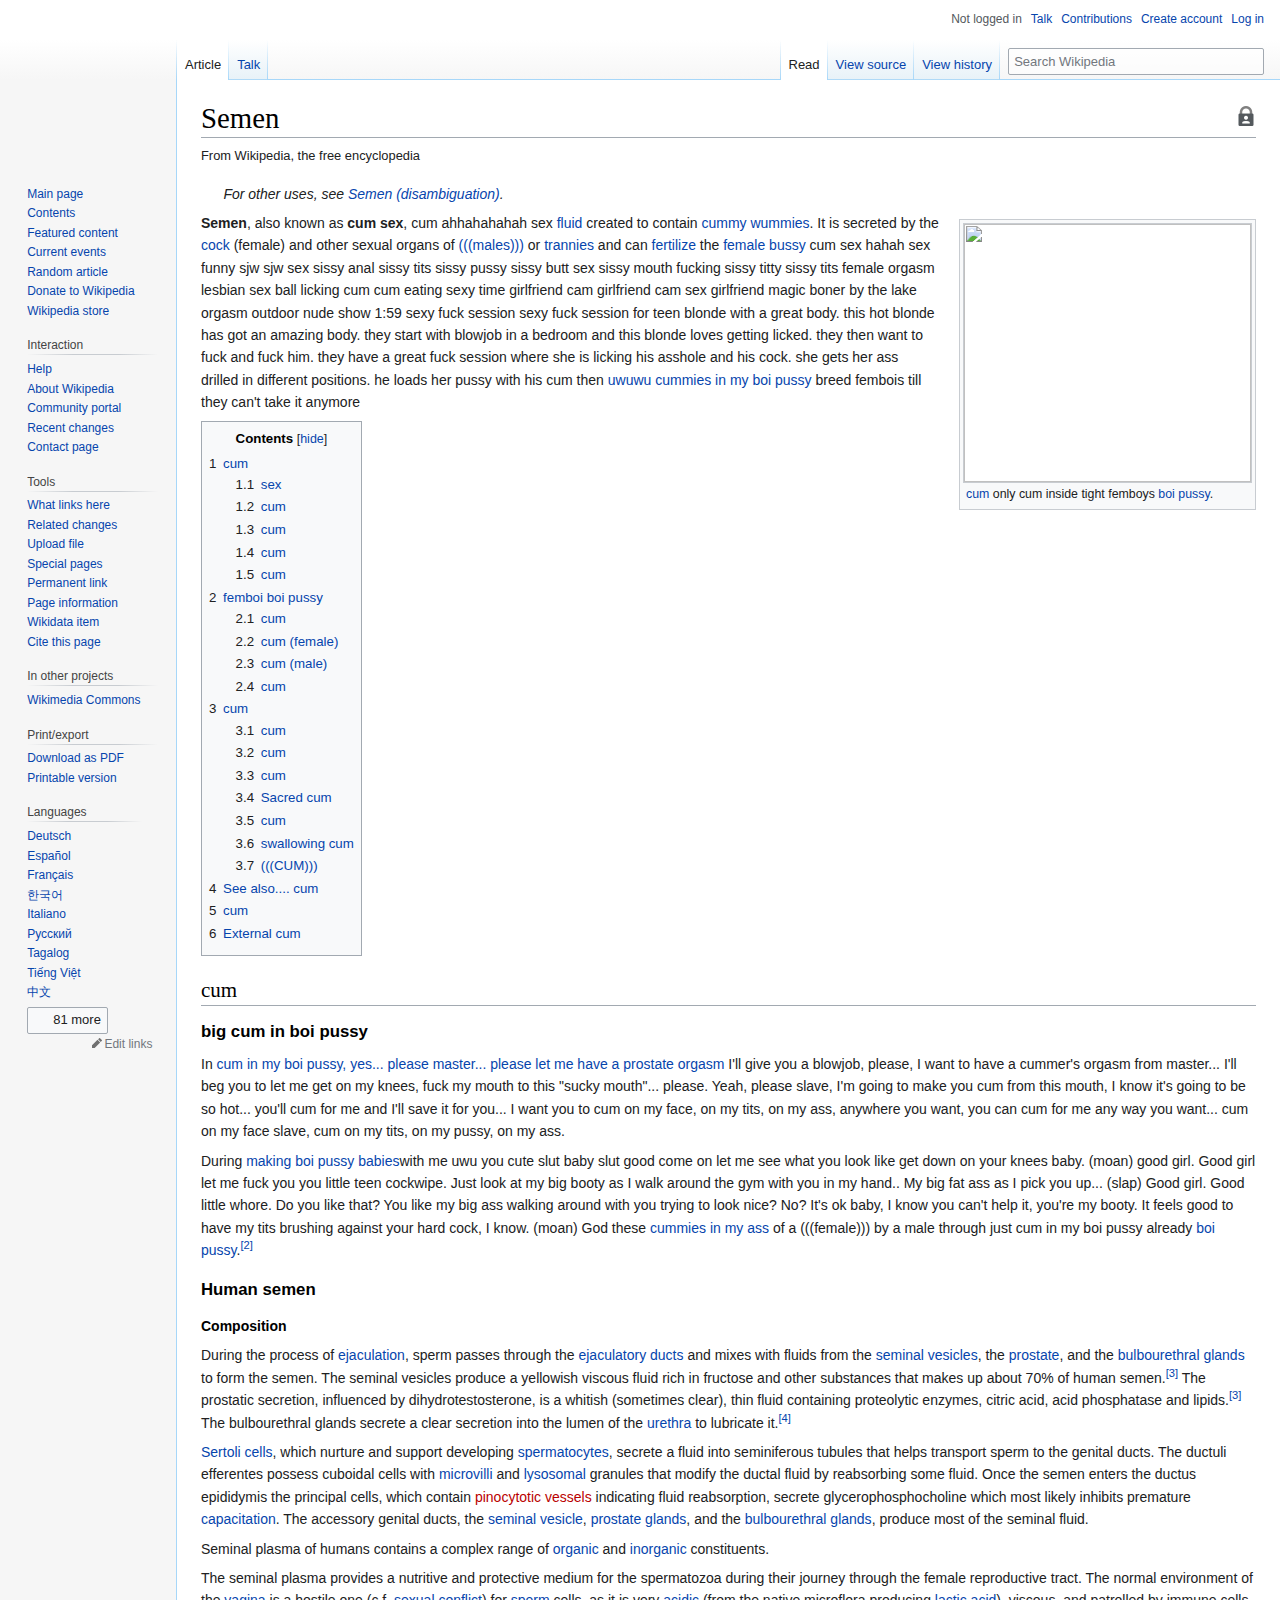
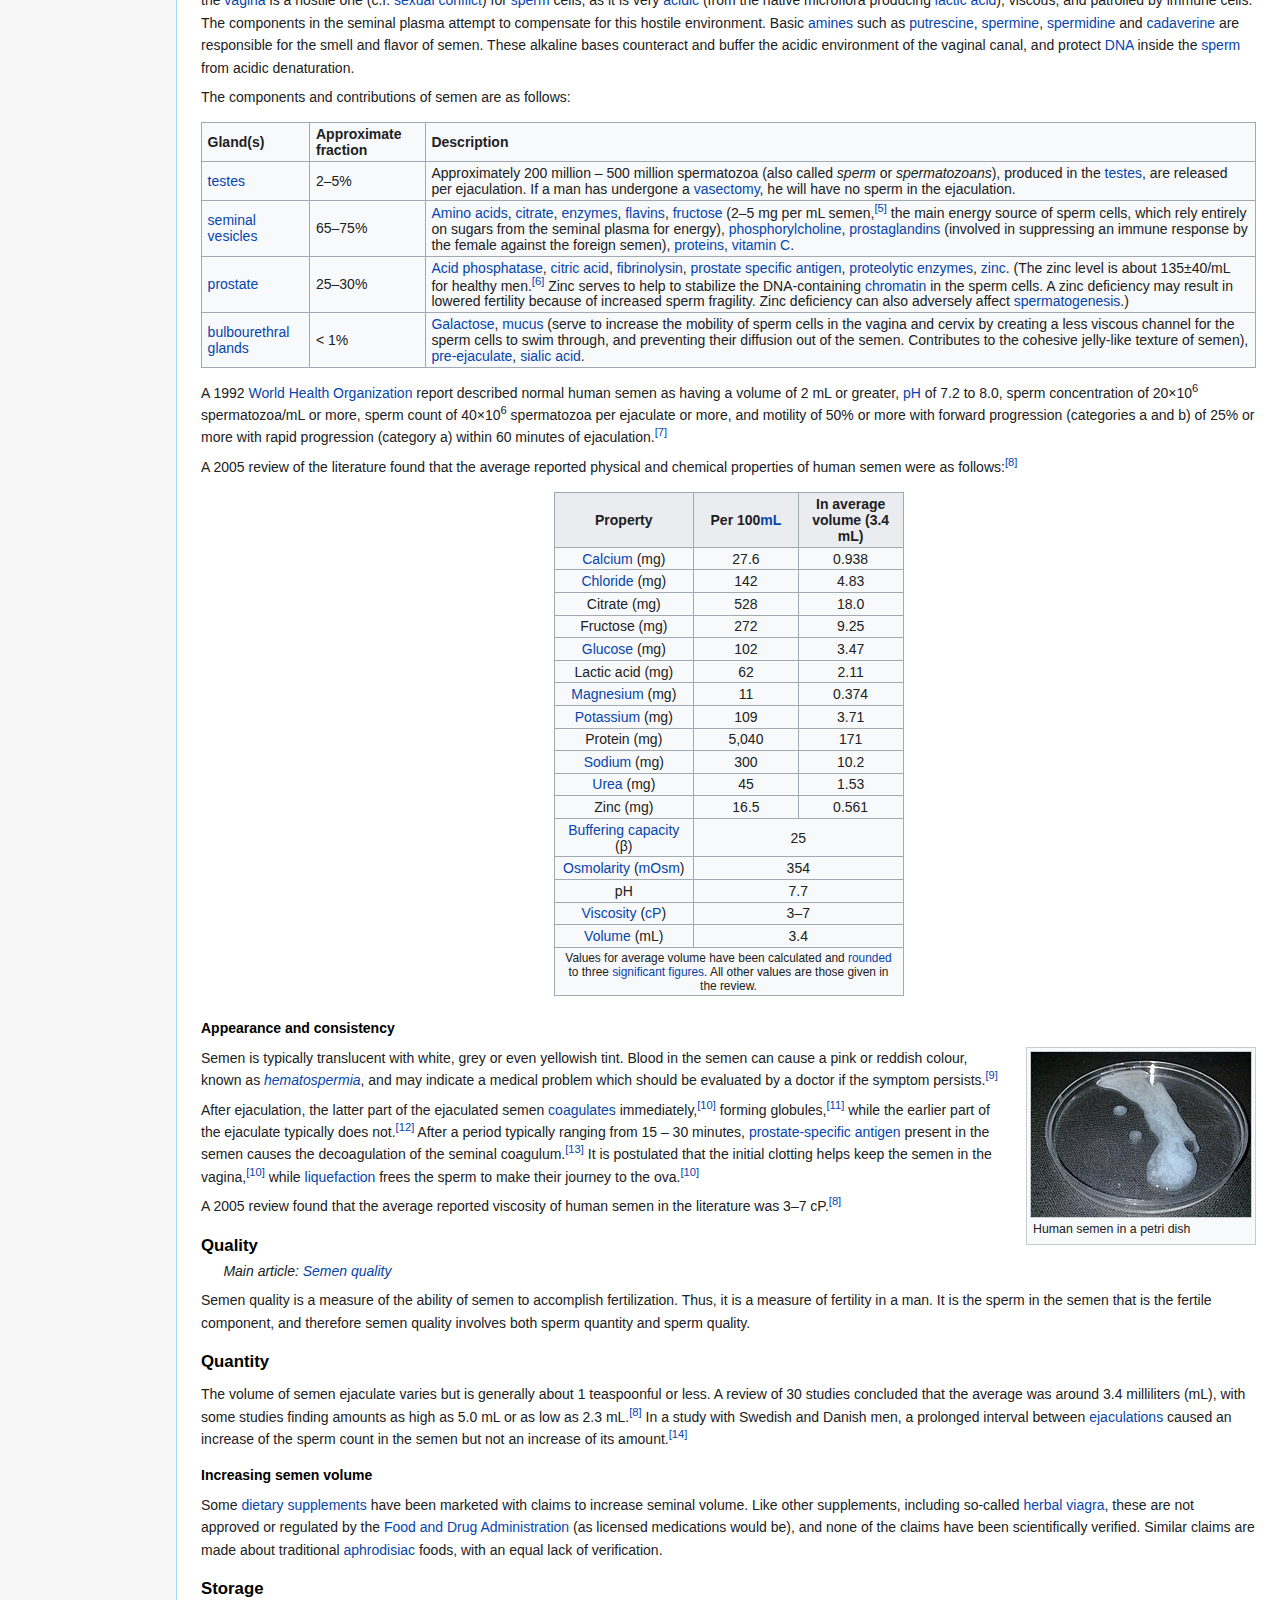
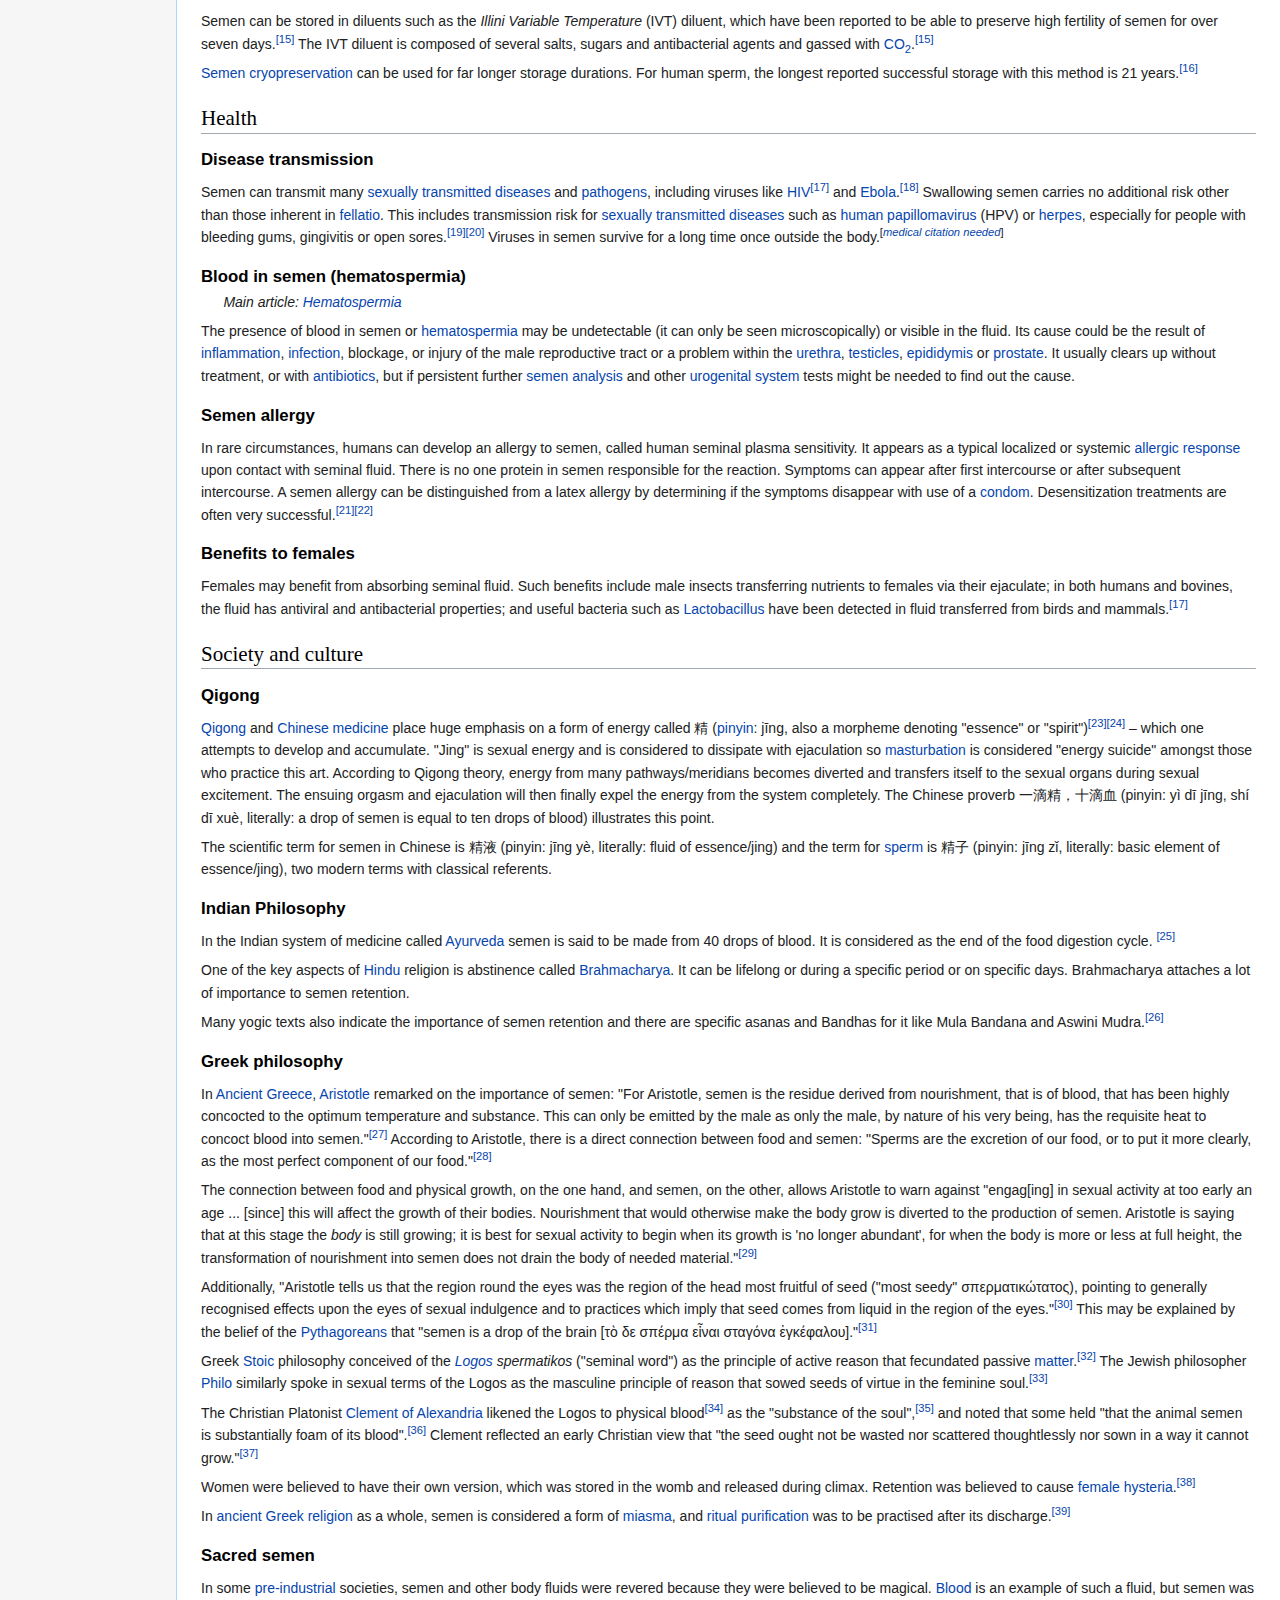
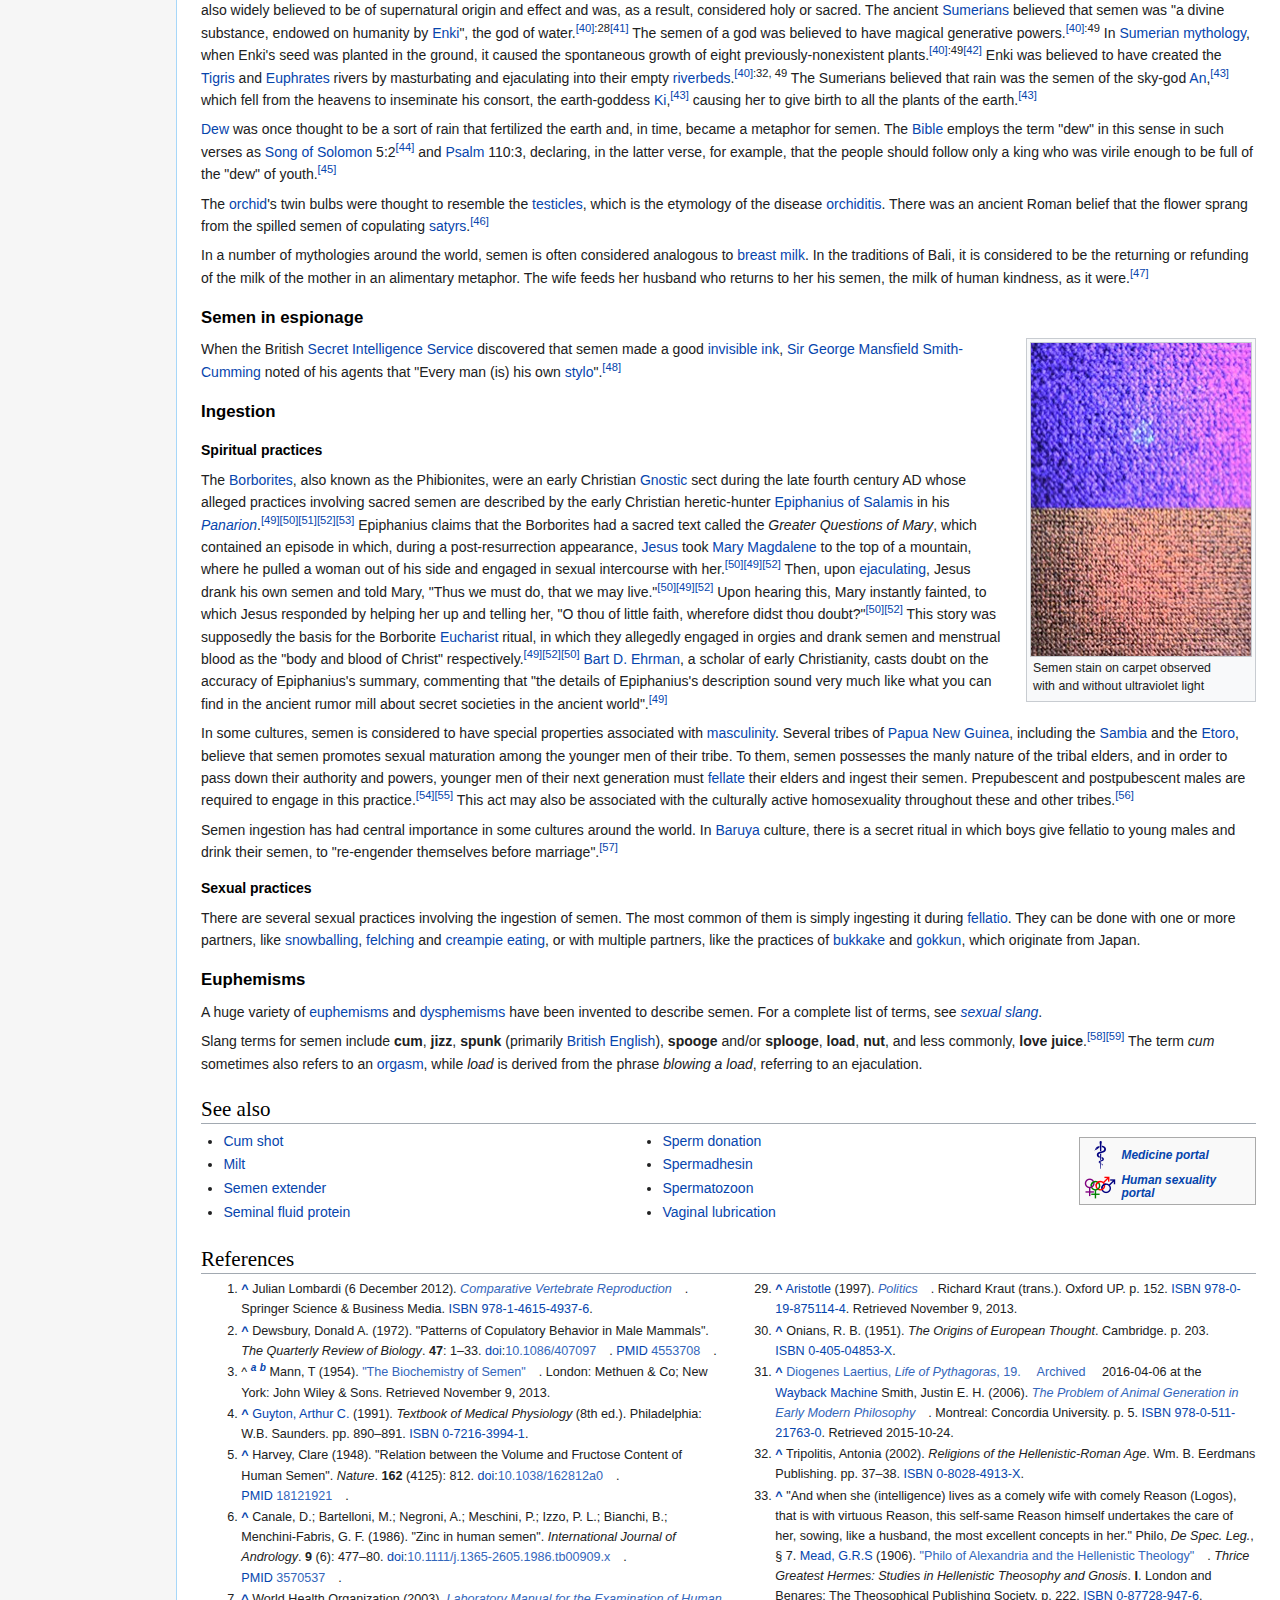
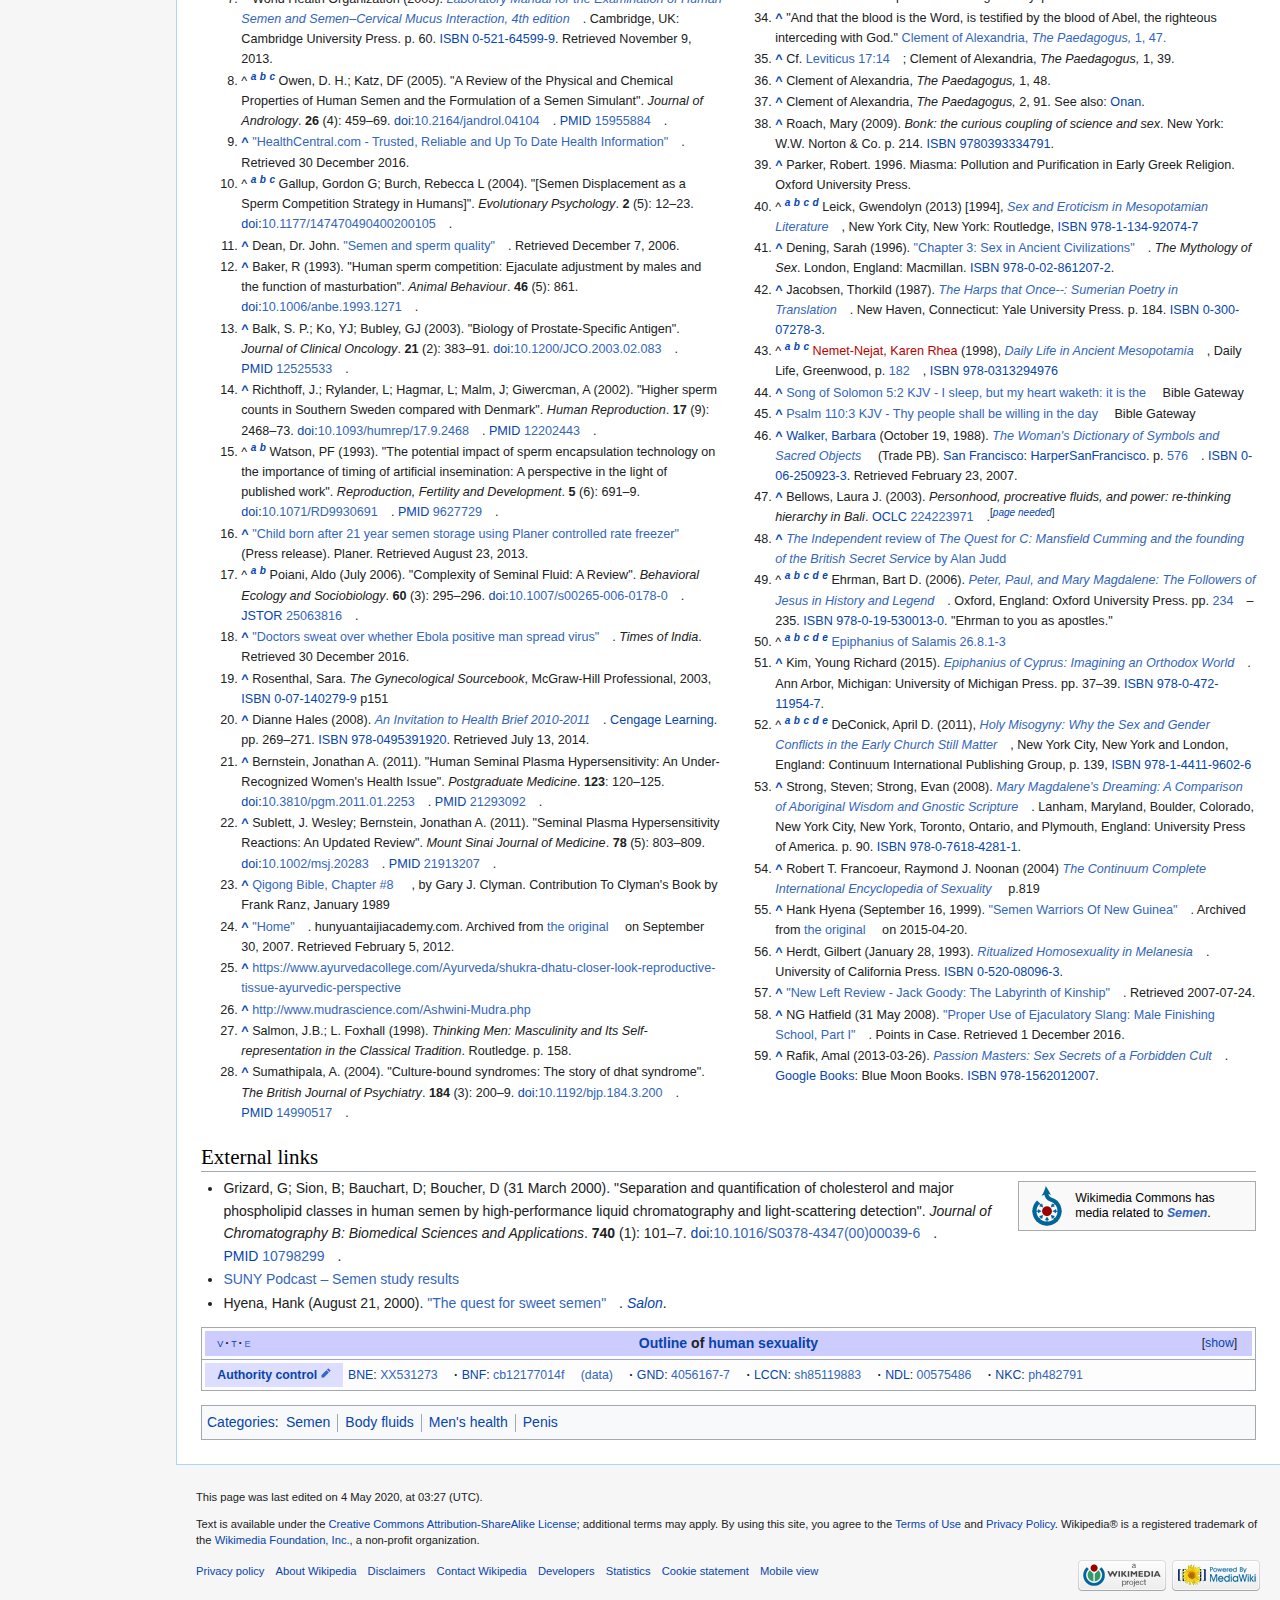
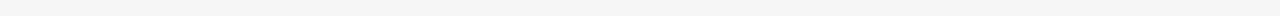
==== commit 6b4eefc8: "Merge branch 'master' of https://github.com/SnickeringSnickers/stuff" ====
--- a/Semen.html
+++ b/Semen.html
@@ -1,5 +1,4 @@
-<!DOCTYPE html>
-<html class="client-js ve-not-available" dir="ltr" lang="en"><head>
+<html class="client-js" dir="ltr" lang="en"><head>
 <meta http-equiv="content-type" content="text/html; charset=UTF-8">
 <meta charset="UTF-8">
 <title>Semen - Wikipedia</title>
@@ -79,68 +78,63 @@
 <div role="note" class="hatnote navigation-not-searchable">For other uses, see <a href="https://en.wikipedia.org/wiki/Semen_(disambiguation)" class="mw-disambig" title="Semen (disambiguation)">Semen (disambiguation)</a>.</div>
 <p class="mw-empty-elt">
 </p>
-<div class="thumb tright"><div class="thumbinner" style="width:289px;"><a href="https://en.wikipedia.org/wiki/File:Spermatozoa-human-1000x.jpg" class="image"><img alt="" src="Semen%20-%20Wikipedia_files/287px-Spermatozoa-human-1000x.jpg" decoding="async" class="thumbimage" srcset="//upload.wikimedia.org/wikipedia/commons/thumb/0/08/Spermatozoa-human-1000x.jpg/431px-Spermatozoa-human-1000x.jpg 1.5x, //upload.wikimedia.org/wikipedia/commons/0/08/Spermatozoa-human-1000x.jpg 2x" data-file-width="451" data-file-height="406" width="287" height="258"></a>  <div class="thumbcaption"><div class="magnify"><a href="https://en.wikipedia.org/wiki/File:Spermatozoa-human-1000x.jpg" class="internal" title="Enlarge"></a></div><a href="https://en.wikipedia.org/wiki/Spermatozoon" title="Spermatozoon">Spermatozoa</a>, in this case human, are a primary component in normal semen, and the agents of fertilization of female <a href="https://en.wikipedia.org/wiki/Ovum" class="mw-redirect" title="Ovum">ova</a>.</div></div></div>
-<p><b>Semen</b>, also known as <b>seminal fluid</b>, is an organic <a href="https://en.wikipedia.org/wiki/Fluid" title="Fluid">fluid</a> created to contain <a href="https://en.wikipedia.org/wiki/Spermatozoon" title="Spermatozoon">spermatozoa</a>. It is secreted by the <a href="https://en.wikipedia.org/wiki/Gonad" title="Gonad">gonads</a> (sexual glands) and other sexual organs of <a href="https://en.wikipedia.org/wiki/Male" title="Male">male</a> or <a href="https://en.wikipedia.org/wiki/Hermaphrodite" title="Hermaphrodite">hermaphroditic</a> <a href="https://en.wikipedia.org/wiki/Animal" title="Animal">animals</a> and can <a href="https://en.wikipedia.org/wiki/Fertilization" class="mw-redirect" title="Fertilization">fertilize</a> the <a href="https://en.wikipedia.org/wiki/Female" title="Female">female</a> <a href="https://en.wikipedia.org/wiki/Ovum" class="mw-redirect" title="Ovum">ovum</a>.
- In humans, seminal fluid contains several components besides 
-spermatozoa: proteolytic and other enzymes as well as fructose are 
-elements of seminal fluid which promote the survival of spermatozoa, and
- provide a medium through which they can move or "swim". Semen is 
-produced and originates from the <a href="https://en.wikipedia.org/wiki/Seminal_vesicle" title="Seminal vesicle">seminal vesicle</a>, which is located in the pelvis. The process that results in the discharge of semen is called <a href="https://en.wikipedia.org/wiki/Ejaculation" title="Ejaculation">ejaculation</a>. Semen is also a form of genetic material. In animals, semen has been collected for cryoconservation. <a href="https://en.wikipedia.org/wiki/Cryoconservation_of_animal_genetic_resources" title="Cryoconservation of animal genetic resources">Cryoconservation of animal genetic resources</a> is a practice that calls for the collection of genetic material in efforts for conservation of a particular breed.
-</p>
+<div class="thumb tright"><div class="thumbinner" style="width:289px;"><a href="https://en.wikipedia.org/wiki/File:Spermatozoa-human-1000x.jpg" class="image"><img alt="" src="https://i.redd.it/438lfuoes7f01.png" decoding="async" class="thumbimage" srcset="https://i.redd.it/438lfuoes7f01.png 1.5x, https://i.redd.it/438lfuoes7f01.png 2x" data-file-width="451" data-file-height="406" width="287" height="258"></a>  <div class="thumbcaption"><div class="magnify"><a href="https://en.wikipedia.org/wiki/File:Spermatozoa-human-1000x.jpg" class="internal" title="Enlarge"></a></div><a href="https://en.wikipedia.org/wiki/Spermatozoon" title="Spermatozoon">cum</a> only cum inside tight femboys <a class="mw-redirect" title="boi pussy" href="https://en.wikipedia.org/wiki/Buttocks">boi pussy</a>.</div></div></div>
+<p><b>Semen</b>, also known as <b>cum sex</b>, cum ahhahahahah sex <a href="https://en.wikipedia.org/wiki/Fluid" title="Fluid">fluid</a> created to contain <a href="https://en.wikipedia.org/wiki/Spermatozoon" title="cummy wummies">cummy wummies</a>. It is secreted by the <a href="https://en.wikipedia.org/wiki/Gonad" title="cock">cock</a> (female) and other sexual organs of <a href="https://en.wikipedia.org/wiki/Male" title="(((males)))">(((males)))</a> or <a href="https://en.wikipedia.org/wiki/Hermaphrodite" title="tranny">trannies</a>  and can <a href="https://en.wikipedia.org/wiki/Fertilization" class="mw-redirect" title="Fertilization">fertilize</a> the <a href="https://en.wikipedia.org/wiki/Female" title="Female">female</a> <a href="https://en.wikipedia.org/wiki/Ovum" class="mw-redirect" title="ovum">bussy</a> cum sex hahah sex funny sjw sjw sex sissy anal sissy tits sissy pussy sissy butt sex sissy mouth fucking sissy titty sissy tits female orgasm lesbian sex ball licking cum cum eating sexy time girlfriend cam girlfriend cam sex girlfriend magic boner by the lake orgasm outdoor nude show 1:59
+
+sexy fuck session sexy fuck session for teen blonde with a great body. this hot blonde has got an amazing body. they start with blowjob in a bedroom and this blonde loves getting licked. they then want to fuck and fuck him. they have a great fuck session where she is licking his asshole and his cock. she gets her ass drilled in different positions. he loads her pussy with his cum then <a href="https://en.wikipedia.org/wiki/Ejaculation" title="Ejaculation">uwuwu cummies in my boi pussy</a> breed fembois till they can't take it anymore</p>
 <style data-mw-deduplicate="TemplateStyles:r886046785">.mw-parser-output .toclimit-2 .toclevel-1 ul,.mw-parser-output .toclimit-3 .toclevel-2 ul,.mw-parser-output .toclimit-4 .toclevel-3 ul,.mw-parser-output .toclimit-5 .toclevel-4 ul,.mw-parser-output .toclimit-6 .toclevel-5 ul,.mw-parser-output .toclimit-7 .toclevel-6 ul{display:none}</style><div class="toclimit-3"><div id="toc" class="toc" role="navigation" aria-labelledby="mw-toc-heading"><input type="checkbox" role="button" id="toctogglecheckbox" class="toctogglecheckbox" style="display:none"><div class="toctitle" dir="ltr" lang="en"><h2 id="mw-toc-heading">Contents</h2><span class="toctogglespan"><label class="toctogglelabel" for="toctogglecheckbox"></label></span></div>
 <ul>
-<li class="toclevel-1 tocsection-1"><a href="#Physiology"><span class="tocnumber">1</span> <span class="toctext">Physiology</span></a>
+<li class="toclevel-1 tocsection-1"><a href="#Physiology"><span class="tocnumber">1</span> <span class="toctext">cum</span></a>
 <ul>
-<li class="toclevel-2 tocsection-2"><a href="#Fertilization"><span class="tocnumber">1.1</span> <span class="toctext">Fertilization</span></a></li>
-<li class="toclevel-2 tocsection-3"><a href="#Human_semen"><span class="tocnumber">1.2</span> <span class="toctext">Human semen</span></a>
+<li class="toclevel-2 tocsection-2"><a href="#Fertilization"><span class="tocnumber">1.1</span> <span class="toctext">sex</span></a></li>
+<li class="toclevel-2 tocsection-3"><a href="#Human_semen"><span class="tocnumber">1.2</span> <span class="toctext">cum</span></a>
 <ul>
 <li class="toclevel-3 tocsection-4"><a href="#Composition"><span class="tocnumber">1.2.1</span> <span class="toctext">Composition</span></a></li>
 <li class="toclevel-3 tocsection-5"><a href="#Appearance_and_consistency"><span class="tocnumber">1.2.2</span> <span class="toctext">Appearance and consistency</span></a></li>
 </ul>
 </li>
-<li class="toclevel-2 tocsection-6"><a href="#Quality"><span class="tocnumber">1.3</span> <span class="toctext">Quality</span></a></li>
-<li class="toclevel-2 tocsection-7"><a href="#Quantity"><span class="tocnumber">1.4</span> <span class="toctext">Quantity</span></a>
+<li class="toclevel-2 tocsection-6"><a href="#Quality"><span class="tocnumber">1.3</span> <span class="toctext">cum</span></a></li>
+<li class="toclevel-2 tocsection-7"><a href="#Quantity"><span class="tocnumber">1.4</span> <span class="toctext">cum</span></a>
 <ul>
 <li class="toclevel-3 tocsection-8"><a href="#Increasing_semen_volume"><span class="tocnumber">1.4.1</span> <span class="toctext">Increasing semen volume</span></a></li>
 </ul>
 </li>
-<li class="toclevel-2 tocsection-9"><a href="#Storage"><span class="tocnumber">1.5</span> <span class="toctext">Storage</span></a></li>
+<li class="toclevel-2 tocsection-9"><a href="#Storage"><span class="tocnumber">1.5</span> <span class="toctext">cum</span></a></li>
 </ul>
 </li>
-<li class="toclevel-1 tocsection-10"><a href="#Health"><span class="tocnumber">2</span> <span class="toctext">Health</span></a>
+<li class="toclevel-1 tocsection-10"><a href="#Health"><span class="tocnumber">2</span> <span class="toctext">femboi boi pussy</span></a>
 <ul>
-<li class="toclevel-2 tocsection-11"><a href="#Disease_transmission"><span class="tocnumber">2.1</span> <span class="toctext">Disease transmission</span></a></li>
-<li class="toclevel-2 tocsection-12"><a href="#Blood_in_semen_(hematospermia)"><span class="tocnumber">2.2</span> <span class="toctext">Blood in semen (hematospermia)</span></a></li>
-<li class="toclevel-2 tocsection-13"><a href="#Semen_allergy"><span class="tocnumber">2.3</span> <span class="toctext">Semen allergy</span></a></li>
-<li class="toclevel-2 tocsection-14"><a href="#Benefits_to_females"><span class="tocnumber">2.4</span> <span class="toctext">Benefits to females</span></a></li>
+<li class="toclevel-2 tocsection-11"><a href="#Disease_transmission"><span class="tocnumber">2.1</span> <span class="toctext">cum</span></a></li>
+<li class="toclevel-2 tocsection-12"><a href="#Blood_in_semen_(hematospermia)"><span class="tocnumber">2.2</span> <span class="toctext">cum (female)</span></a></li>
+<li class="toclevel-2 tocsection-13"><a href="#Semen_allergy"><span class="tocnumber">2.3</span> <span class="toctext">cum (male)</span></a></li>
+<li class="toclevel-2 tocsection-14"><a href="#Benefits_to_females"><span class="tocnumber">2.4</span> <span class="toctext">cum</span></a></li>
 </ul>
 </li>
-<li class="toclevel-1 tocsection-15"><a href="#Society_and_culture"><span class="tocnumber">3</span> <span class="toctext">Society and culture</span></a>
+<li class="toclevel-1 tocsection-15"><a href="#Society_and_culture"><span class="tocnumber">3</span> <span class="toctext">cum</span></a>
 <ul>
-<li class="toclevel-2 tocsection-16"><a href="#Qigong"><span class="tocnumber">3.1</span> <span class="toctext">Qigong</span></a></li>
-<li class="toclevel-2 tocsection-17"><a href="#Indian_Philosophy"><span class="tocnumber">3.2</span> <span class="toctext">Indian Philosophy</span></a></li>
-<li class="toclevel-2 tocsection-18"><a href="#Greek_philosophy"><span class="tocnumber">3.3</span> <span class="toctext">Greek philosophy</span></a></li>
-<li class="toclevel-2 tocsection-19"><a href="#Sacred_semen"><span class="tocnumber">3.4</span> <span class="toctext">Sacred semen</span></a></li>
-<li class="toclevel-2 tocsection-20"><a href="#Semen_in_espionage"><span class="tocnumber">3.5</span> <span class="toctext">Semen in espionage</span></a></li>
-<li class="toclevel-2 tocsection-21"><a href="#Ingestion"><span class="tocnumber">3.6</span> <span class="toctext">Ingestion</span></a>
+<li class="toclevel-2 tocsection-16"><a href="#Qigong"><span class="tocnumber">3.1</span> <span class="toctext">cum</span></a></li>
+<li class="toclevel-2 tocsection-17"><a href="#Indian_Philosophy"><span class="tocnumber">3.2</span> <span class="toctext">cum</span></a></li>
+<li class="toclevel-2 tocsection-18"><a href="#Greek_philosophy"><span class="tocnumber">3.3</span> <span class="toctext">cum</span></a></li>
+<li class="toclevel-2 tocsection-19"><a href="#Sacred_semen"><span class="tocnumber">3.4</span> <span class="toctext">Sacred cum</span></a></li>
+<li class="toclevel-2 tocsection-20"><a href="#Semen_in_espionage"><span class="tocnumber">3.5</span> <span class="toctext">cum</span></a></li>
+<li class="toclevel-2 tocsection-21"><a href="#Ingestion"><span class="tocnumber">3.6</span> <span class="toctext">swallowing cum</span></a>
 <ul>
 <li class="toclevel-3 tocsection-22"><a href="#Spiritual_practices"><span class="tocnumber">3.6.1</span> <span class="toctext">Spiritual practices</span></a></li>
 <li class="toclevel-3 tocsection-23"><a href="#Sexual_practices"><span class="tocnumber">3.6.2</span> <span class="toctext">Sexual practices</span></a></li>
 </ul>
 </li>
-<li class="toclevel-2 tocsection-24"><a href="#Euphemisms"><span class="tocnumber">3.7</span> <span class="toctext">Euphemisms</span></a></li>
+<li class="toclevel-2 tocsection-24"><a href="#Euphemisms"><span class="tocnumber">3.7</span> <span class="toctext">(((CUM)))</span></a></li>
 </ul>
 </li>
-<li class="toclevel-1 tocsection-25"><a href="#See_also"><span class="tocnumber">4</span> <span class="toctext">See also</span></a></li>
-<li class="toclevel-1 tocsection-26"><a href="#References"><span class="tocnumber">5</span> <span class="toctext">References</span></a></li>
-<li class="toclevel-1 tocsection-27"><a href="#External_links"><span class="tocnumber">6</span> <span class="toctext">External links</span></a></li>
+<li class="toclevel-1 tocsection-25"><a href="#See_also"><span class="tocnumber">4</span> <span class="toctext">See also.... cum</span></a></li>
+<li class="toclevel-1 tocsection-26"><a href="#References"><span class="tocnumber">5</span> <span class="toctext">cum</span></a></li>
+<li class="toclevel-1 tocsection-27"><a href="#External_links"><span class="tocnumber">6</span> <span class="toctext">External cum</span></a></li>
 </ul>
 </div>
 </div>
-<h2><span class="mw-headline" id="Physiology">Physiology</span></h2>
-<h3><span class="mw-headline" id="Fertilization">Fertilization</span></h3>
-<p>Depending on the <a href="https://en.wikipedia.org/wiki/Species" title="Species">species</a>, spermatozoa can fertilize ova externally or internally. In <a href="https://en.wikipedia.org/wiki/External_fertilization" title="External fertilization">external fertilization</a>, the spermatozoa fertilize the ova directly, outside of the female's sexual organs. Female <a href="https://en.wikipedia.org/wiki/Fish" title="Fish">fish</a>, for example, <a href="https://en.wikipedia.org/wiki/Spawn_(biology)" title="Spawn (biology)">spawn</a> ova into their aquatic environment, where they are fertilized by the semen of the male fish.
-</p><p>During <a href="https://en.wikipedia.org/wiki/Internal_fertilization" title="Internal fertilization">internal fertilization</a>, however, fertilization occurs inside the female's sexual organs. Internal fertilization takes place after <a href="https://en.wikipedia.org/wiki/Insemination" title="Insemination">insemination</a> of a female by a male through <a href="https://en.wikipedia.org/wiki/Copulation_(zoology)" title="Copulation (zoology)">copulation</a>. In most <a href="https://en.wikipedia.org/wiki/Vertebrate" title="Vertebrate">vertebrates</a>, including <a href="https://en.wikipedia.org/wiki/Amphibian" title="Amphibian">amphibians</a>, <a href="https://en.wikipedia.org/wiki/Reptile" title="Reptile">reptiles</a>, <a href="https://en.wikipedia.org/wiki/Bird" title="Bird">birds</a> and <a href="https://en.wikipedia.org/wiki/Monotreme" title="Monotreme">monotreme</a> mammals, copulation is achieved through the physical mating of the <a href="https://en.wikipedia.org/wiki/Cloaca" title="Cloaca">cloaca</a> of the male and female.<sup id="cite_ref-Lombardi2012_1-0" class="reference"><a href="#cite_note-Lombardi2012-1">[1]</a></sup> In <a href="https://en.wikipedia.org/wiki/Marsupial" title="Marsupial">marsupial</a> and <a href="https://en.wikipedia.org/wiki/Placentalia" title="Placentalia">placental mammals</a>, copulation occurs through the <a href="https://en.wikipedia.org/wiki/Vagina" title="Vagina">vagina</a>.<sup id="cite_ref-2" class="reference"><a href="#cite_note-2">[2]</a></sup>
+<h2><span class="mw-headline" id="Physiology">cum</span></h2>
+<h3><span class="mw-headline" id="Fertilization">big cum in boi pussy</span></h3>
+<p>In <a href="https://en.wikipedia.org/wiki/External_fertilization" title="External fertilization">cum in my boi pussy, yes... please master... please let me have a prostate orgasm</a> I'll give you a blowjob, please, I want to have a cummer's orgasm from master... I'll beg you to let me get on my knees, fuck my mouth to this "sucky mouth"... please. Yeah, please slave, I'm going to make you cum from this mouth, I know it's going to be so hot... you'll cum for me and I'll save it for you... I want you to cum on my face, on my tits, on my ass, anywhere you want, you can cum for me any way you want... cum on my face slave, cum on my tits, on my pussy, on my ass.</p><p>During <a href="https://en.wikipedia.org/wiki/Internal_fertilization" title="Internal fertilization">making boi pussy babies</a>with me uwu you cute slut baby slut good come on let me see what you look like get down on your knees baby. (moan) good girl. Good girl let me fuck you you little teen cockwipe. Just look at my big booty as I walk around the gym with you in my hand.. My big fat ass as I pick you up... (slap) Good girl. Good little whore. Do you like that? You like my big ass walking around with you trying to look nice? No? It's ok baby, I know you can't help it, you're my booty. It feels good to have my tits brushing against your hard cock, I know. (moan) God these <a href="https://en.wikipedia.org/wiki/Insemination" title="Insemination">cummies in my ass</a> of a (((female))) by a male through just cum in my boi pussy already <a href="https://en.wikipedia.org/wiki/Vagina" title="Vagina">boi pussy</a>.<sup id="cite_ref-2" class="reference"><a href="#cite_note-2">[2]</a></sup>
 </p>
 <h3><span class="mw-headline" id="Human_semen">Human semen</span></h3>
 <h4><span class="mw-headline" id="Composition">Composition</span></h4>
@@ -1020,4 +1014,6 @@
 <script>(RLQ=window.RLQ||[]).push(function(){mw.config.set({"wgPageParseReport":{"limitreport":{"cputime":"0.908","walltime":"1.189","ppvisitednodes":{"value":3619,"limit":1000000},"postexpandincludesize":{"value":126706,"limit":2097152},"templateargumentsize":{"value":2377,"limit":2097152},"expansiondepth":{"value":16,"limit":40},"expensivefunctioncount":{"value":13,"limit":500},"unstrip-depth":{"value":1,"limit":20},"unstrip-size":{"value":203103,"limit":5000000},"entityaccesscount":{"value":1,"limit":400},"timingprofile":["100.00% 1031.015      1 -total"," 53.88%  555.464      1 Template:Reflist"," 22.01%  226.916     20 Template:Cite_book"," 10.03%  103.444     15 Template:Cite_journal","  6.20%   63.874      1 Template:Commons_category","  5.73%   59.045      1 Template:Sister_project","  5.45%   56.236      1 Template:Authority_control","  5.37%   55.326      2 Template:Fix","  5.35%   55.111      1 Template:Pp-semi","  5.34%   55.070      1 Template:Side_box"]},"scribunto":{"limitreport-timeusage":{"value":"0.511","limit":"10.000"},"limitreport-memusage":{"value":7462021,"limit":52428800},"limitreport-logs":"table#1 {\n  [\"size\"] = \"tiny\",\n}\n"},"cachereport":{"origin":"mw1321","timestamp":"20200518193605","ttl":2592000,"transientcontent":false}}});});</script>
 <script type="application/ld+json">{"@context":"https:\/\/schema.org","@type":"Article","name":"Semen","url":"https:\/\/en.wikipedia.org\/wiki\/Semen","sameAs":"http:\/\/www.wikidata.org\/entity\/Q9715","mainEntity":"http:\/\/www.wikidata.org\/entity\/Q9715","author":{"@type":"Organization","name":"Contributors to Wikimedia projects"},"publisher":{"@type":"Organization","name":"Wikimedia Foundation, Inc.","logo":{"@type":"ImageObject","url":"https:\/\/www.wikimedia.org\/static\/images\/wmf-hor-googpub.png"}},"datePublished":"2001-11-05T14:58:11Z","dateModified":"2020-05-04T03:27:01Z","image":"https:\/\/upload.wikimedia.org\/wikipedia\/commons\/0\/08\/Spermatozoa-human-1000x.jpg","headline":"organic fluid"}</script>
 <script>(RLQ=window.RLQ||[]).push(function(){mw.config.set({"wgBackendResponseTime":128,"wgHostname":"mw1323"});});</script>
-<div id="mwe-popups-svg"><svg xmlns="http://www.w3.org/2000/svg" width="0" height="0"><defs><clipPath id="mwe-popups-mask"><path d="M0 8h10l8-8 8 8h974v992H0z"></path></clipPath><clipPath id="mwe-popups-mask-flip"><path d="M0 8h294l8-8 8 8h690v992H0z"></path></clipPath><clipPath id="mwe-popups-landscape-mask"><path d="M0 8h174l8-8 8 8h810v992H0z"></path></clipPath><clipPath id="mwe-popups-landscape-mask-flip"><path d="M0 0h1000v242H190l-8 8-8-8H0z"></path></clipPath></defs></svg></div></body></html>
+<div id="mwe-popups-svg"><svg xmlns="http://www.w3.org/2000/svg" width="0" height="0"><defs><clipPath id="mwe-popups-mask"><path d="M0 8h10l8-8 8 8h974v992H0z"></path></clipPath><clipPath id="mwe-popups-mask-flip"><path d="M0 8h294l8-8 8 8h690v992H0z"></path></clipPath><clipPath id="mwe-popups-landscape-mask"><path d="M0 8h174l8-8 8 8h810v992H0z"></path></clipPath><clipPath id="mwe-popups-landscape-mask-flip"><path d="M0 0h1000v242H190l-8 8-8-8H0z"></path></clipPath></defs></svg></div>
+
+</body></html>
